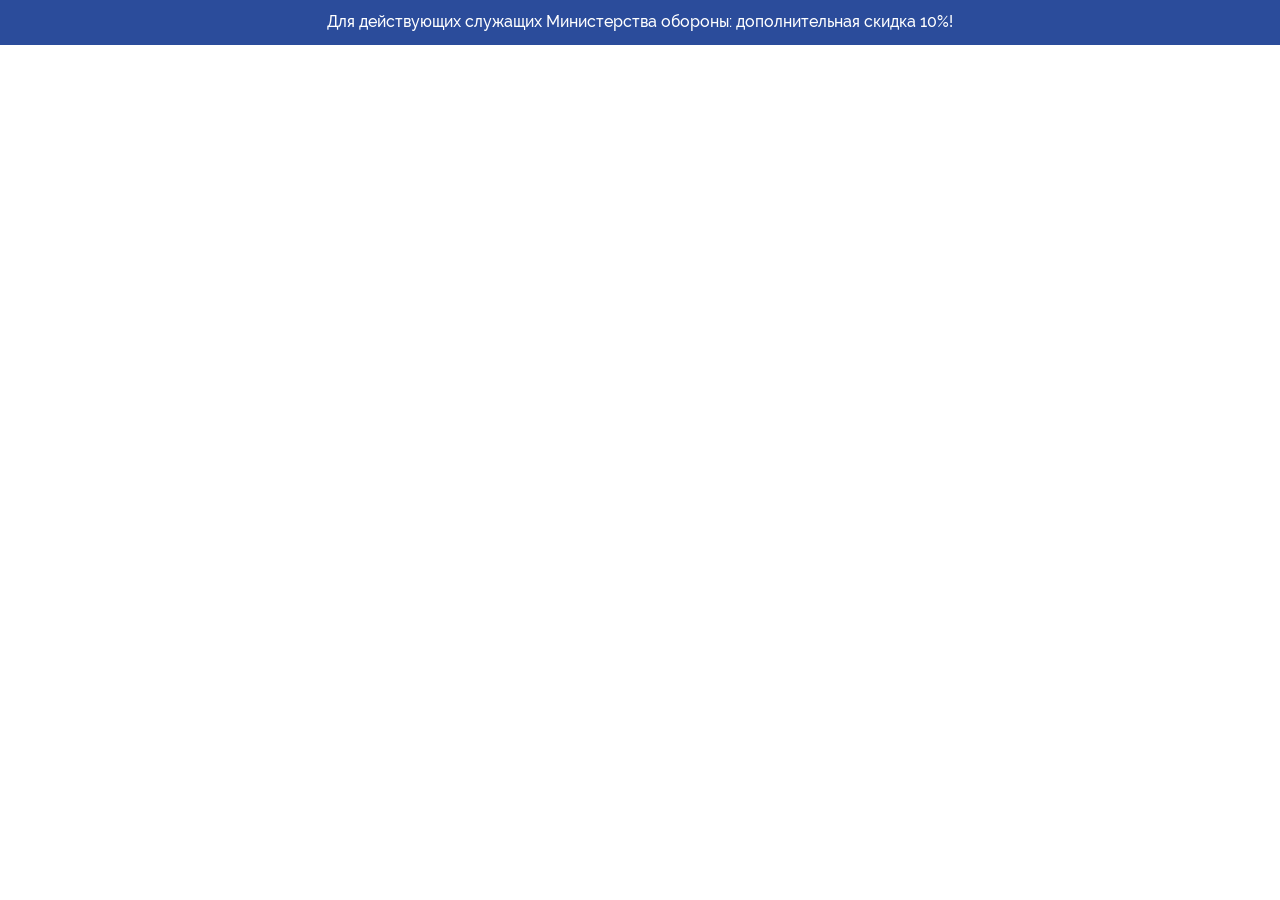
==== index.html @ e116390b "begin" ====
<!DOCTYPE html>
<html lang="ru">

<head>
    <meta charset="UTF-8">
    <meta name="viewport" content="width=device-width, initial-scale=1.0">
    <link rel="stylesheet" href="assets/css/normalize.css">
    <link rel="stylesheet" href="assets/css/style.css">
    <title>Главная</title>
</head>

<body>
    <div class="jaw">
        <div class="jaw__container container">
            <p class="jaw__text">
                Для действующих служащих Министерства обороны: дополнительная скидка 10%!
            </p>
        </div>
    </div>
</body>

</html>
---- assets/css/style.css ----
/* fonts */
@font-face {
    font-family: 'Raleway';
    src: local('Raleway Regular'), local('Raleway-Regular'),
        url('../fonts/Raleway-Regular.woff2') format('woff2'),
        url('../fonts/Raleway-Regular.woff') format('woff');
    font-display: swap;
    font-weight: 400;
    font-style: normal;
}

@font-face {
    font-family: 'Raleway';
    src: local('Raleway Medium'), local('IRalewaynter-Medium'),
        url('../fonts/Raleway-Medium.woff2') format('woff2'),
        url('../fonts/Raleway-Medium.woff') format('woff');
    font-display: swap;
    font-weight: 500;
    font-style: normal;
}

@font-face {
    font-family: 'Raleway';
    src: local('Raleway SemiBold'), local('Raleway-SemiBold'),
        url('../fonts/inter/Inter-SemiBold.woff2') format('woff2'),
        url('../fonts/inter/Inter-SemiBold.woff') format('woff');
    font-display: swap;
    font-weight: 600;
    font-style: normal;
}

@font-face {
    font-family: 'Raleway';
    src: local('Raleway Bold'), local('Raleway-Bold'),
        url('../fonts/Raleway-Bold.woff2') format('woff2'),
        url('../fonts/Raleway-Bold.woff') format('woff');
    font-display: swap;
    font-weight: 700;
    font-style: normal;
}

@font-face {
    font-family: 'Raleway';
    src: local('Raleway ExtraBold'), local('Raleway-ExtraBold'),
        url('../fonts/Raleway-ExtraBold.woff2') format('woff2'),
        url('../fonts/Raleway-ExtraBold.woff') format('woff');
    font-display: swap;
    font-weight: 800;
    font-style: normal;
}

/* reset styles */
* {
    padding: 0;
    margin: 0;
    border: 0;
}

*,
*:before,
*:after {
    -moz-box-sizing: border-box;
    -webkit-box-sizing: border-box;
    box-sizing: border-box;
}

:focus,
:active {
    outline: none;
}

a:focus,
a:active {
    outline: none;
}

nav,
footer,
header,
aside {
    display: block;
}

html,
body {
    width: 100%;
    line-height: 1;
    font-size: 16px;
    -ms-text-size-adjust: 100%;
    -moz-text-size-adjust: 100%;
    -webkit-text-size-adjust: 100%;
}

body {
    overflow-x: hidden;
}

input,
button,
textarea {
    font-family: inherit;
}

textarea {
    resize: none;
}

input::-ms-clear {
    display: none;
}

input::-moz-placeholder {
    color: rgba(1, 32, 55, 0.5);
}

input::-webkit-input-placeholder {
    color: rgba(1, 32, 55, 0.5);
}

textarea::-moz-placeholder {
    color: rgba(1, 32, 55, 0.5);
}

textarea::-webkit-input-placeholder {
    color: rgba(1, 32, 55, 0.5);
}

button {
    cursor: pointer;
    background-color: transparent;
}

button::-moz-focus-inner {
    padding: 0;
    border: 0;
}

a,
a:visited {
    text-decoration: none;
}

ul li {
    list-style: none;
}

img {
    vertical-align: top;
    max-width: 100%;
}

h1,
h2,
h3,
h4,
h5,
h6 {
    font-size: inherit;
    font-weight: 400;
    margin: 0;
}

picture {
    display: block;
}

/* glob */
body {
    font-family: 'Raleway', sans-serif;
    color: rgb(1, 32, 55);
    min-width: 320px;
}

body.lock {
    overflow: hidden;
}

.container {
    width: 100%;
    max-width: 1810px;
    padding: 0 15px;
    margin: 0 auto;
}

/* jaw */
.jaw {
    padding: 12px 0;
    background-color: rgb(43, 76, 155);
}

.jaw__text {
    font-size: 16px;
    font-weight: 500;
    line-height: 130%;
    color: #fff;
    text-align: center;
}

@media (max-width: 1024px) {

    /* jaw */
    .jaw {
        padding: 10px 0;
        background-color: rgb(43, 76, 155);
    }

    .jaw__text {
        font-size: 12px;
    }
}
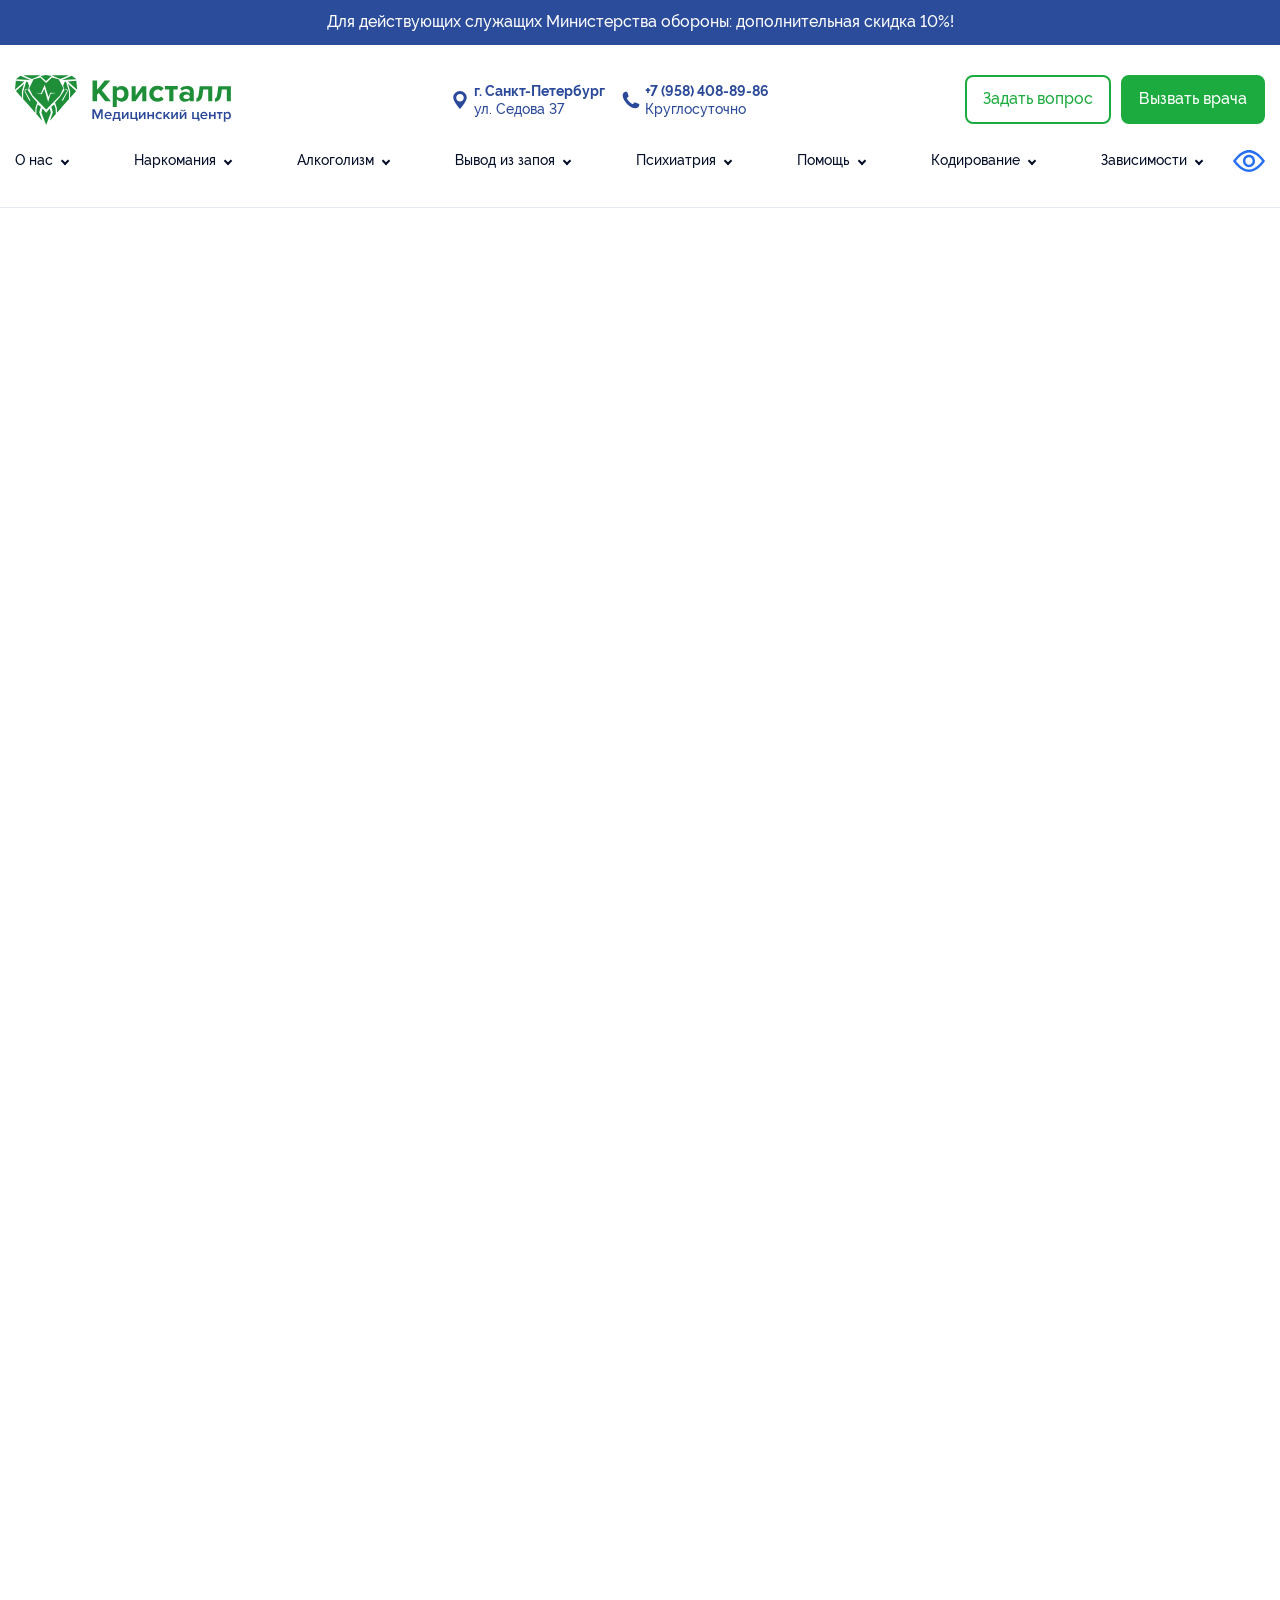
==== commit ecaf7ab4: "layout" ====
--- a/index.html
+++ b/index.html
@@ -3,10 +3,19 @@
 
 <head>
     <meta charset="UTF-8">
-    <meta name="viewport" content="width=device-width, initial-scale=1.0">
-    <link rel="stylesheet" href="assets/css/normalize.css">
+    <meta http-equiv="x-ua-compatible" content="ie=edge">
+    <meta name="viewport" content="width=device-width, initial-scale=1, shrink-to-fit=no">
+    <link rel="stylesheet" href="assets/css/build/fancybox.min.css">
+    <link rel="stylesheet" href="assets/css/build/swiper.css">
+    <link rel="stylesheet" href="assets/css/my_swiper.css">
     <link rel="stylesheet" href="assets/css/style.css">
-    <title>Главная</title>
+    <script defer src="https://api-maps.yandex.ru/2.1/?apikey=вашAPI-ключ&lang=ru_RU"></script>
+    <script defer src="assets/js/swiper-bundle.js"></script>
+    <script defer src="assets/js/fancybox.js"></script>
+    <script defer src="assets/js/build/lidrekon-jquery.js"></script>
+    <script defer src="assets/js/build/lidrekon.js"></script>
+    <script defer src="assets/js/app.js"></script>
+    <title>Тут титл</title>
 </head>
 
 <body>
@@ -17,6 +26,2107 @@
             </p>
         </div>
     </div>
+    <header class="header">
+        <div class="header__bottom" id="#header__bottom">
+            <div class="container">
+                <div class="header__bottom-content--mobile">
+                    <div class="header__bottom-content">
+                        <div class="header__bottom-intro">
+                            <a href="index.html" class="header__logo logo">
+                                <picture>
+                                    <source class="logo-img" srcset="assets/img/logo-mobile.svg" type="image/svg+xml">
+                                    <img class="logo-img" src="assets/img/logo-mobile.png"
+                                        alt="Кристалл медицинский центр">
+                                </picture>
+                            </a>
+                            <div class="header__bottom-item">
+                                <div class="header__bottom-item-p">
+                                    <a href="tel:+79584088986" class="header__bottom-item-p-title"> +7 (958)
+                                        408-89-86</a>
+                                    Круглосуточно
+                                </div>
+                            </div>
+                        </div>
+                    </div>
+                    <div class="burger__menu">
+                        <span></span>
+                    </div>
+                </div>
+                <div class="header__bottom-content--burger">
+                    <div class="header__bottom-content">
+                        <div class="header__bottom-intro">
+                            <a href="index.html" class="header__logo logo">
+                                <picture>
+                                    <source class="logo-img" srcset="assets/img/logo.svg" type="image/svg+xml">
+                                    <img class="logo-img" src="assets/img/logo.png" alt="Кристалл медицинский центр">
+                                </picture>
+                            </a>
+                            <div class="header__bottom-item header__bottom-item--line">
+                                Принимаем вызовы 24/7, без выходных. <br>
+                                Гарантируем анонимность обращения
+                            </div>
+                        </div>
+                        <div class="header__bottom-intro">
+                            <div class="header__bottom-item">
+                                <picture>
+                                    <source class="icon-header" srcset="assets/img/icon/map.svg" type="image/svg+xml">
+                                    <img class="icon-header" src="assets/img/icon/map.png" alt="map">
+                                </picture>
+                                <a href="#" class="header__bottom-item-p">
+                                    <span class="header__bottom-item-p-title"> г. Санкт-Петербург </span>
+                                    ул. Седова 37
+                                </a>
+                            </div>
+                            <div class="header__bottom-item">
+                                <picture>
+                                    <source class="icon-header" srcset="assets/img/icon/phone.svg" type="image/svg+xml">
+                                    <img class="icon-header" src="assets/img/icon/phone.png" alt="map">
+                                </picture>
+                                <div class="header__bottom-item-p">
+                                    <a href="tel:+79584088986" class="header__bottom-item-p-title"> +7 (958)
+                                        408-89-86</a>
+                                    Круглосуточно
+                                </div>
+                            </div>
+                        </div>
+                        <div class="header__bottom-intro">
+                            <div class="header__bottom-item header__bottom-item--btns">
+                                <a href="#"
+                                    class="header__bottom-item--btn btn__standart btn--opacity open-popup-second">
+                                    <span class="header__bottom-item-p">
+                                        Задать вопрос
+                                    </span>
+                                    <picture>
+                                        <img src="assets/img/icon/calcul.svg" alt="calculator">
+                                    </picture>
+                                </a>
+                                <a href="#" class="btn__standart header__bottom-item--btn open-popup-second">
+                                    <picture>
+                                        <source srcset="assets/img/icon/phone--white.svg" type="image/svg+xml">
+                                        <img src="assets/img/icon/phone--white.png" alt="calculator">
+                                    </picture>
+                                    <div class="header__bottom-item-p">
+                                        Вызвать врача
+                                    </div>
+                                </a>
+                            </div>
+                        </div>
+                    </div>
+                    <div class="header__bottom-content">
+                        <nav class="header__nav">
+                            <ul class="nav-item">
+                                <li class="header__click-submenu">
+                                    <a href="#">О нас</a>
+                                    <div class="header__nav-item panel-title"> </div>
+                                    <ul class="header__submenu panel-body">
+                                        <li><a href="#">Статьи</a></li>
+                                        <li><a href="#">Акции</a></li>
+                                        <li><a href="#">Контакты</a></li>
+                                        <li><a href="#">Врачи</a></li>
+                                        <li><a href="#">Фотогалерея</a></li>
+                                        <li><a href="#">Лицензия</a></li>
+                                        <li><a href="#">Вакансии</a></li>
+                                        <li><a href="#">Отзывы</a></li>
+                                        <li><a href="#">Цены</a></li>
+                                    </ul>
+                                </li>
+                            </ul>
+                            <ul class="nav-item">
+                                <li class="header__click-submenu">
+                                    <a href="#">Наркомания</a>
+                                    <div class="header__nav-item panel-title"> </div>
+                                    <ul class="header__submenu panel-body">
+                                        <li><a href="#">Статьи</a></li>
+                                        <li><a href="#">Акции</a></li>
+                                        <li><a href="#">Контакты</a></li>
+                                        <li><a href="#">Врачи</a></li>
+                                        <li><a href="#">Фотогалерея</a></li>
+                                        <li><a href="#">Лицензия</a></li>
+                                        <li><a href="#">Вакансии</a></li>
+                                        <li><a href="#">Отзывы</a></li>
+                                        <li><a href="#">Цены</a></li>
+                                    </ul>
+                                </li>
+                            </ul>
+                            <ul class="nav-item">
+                                <li class="header__click-submenu">
+                                    <a href="#">Алкоголизм</a>
+                                    <div class="header__nav-item panel-title"> </div>
+                                    <ul class="header__submenu panel-body">
+                                        <li><a href="#">Статьи</a></li>
+                                        <li><a href="#">Акции</a></li>
+                                        <li><a href="#">Контакты</a></li>
+                                        <li><a href="#">Врачи</a></li>
+                                        <li><a href="#">Фотогалерея</a></li>
+                                        <li><a href="#">Лицензия</a></li>
+                                        <li><a href="#">Вакансии</a></li>
+                                        <li><a href="#">Отзывы</a></li>
+                                        <li><a href="#">Цены</a></li>
+                                    </ul>
+                                </li>
+                            </ul>
+                            <ul class="nav-item">
+                                <li class="header__click-submenu">
+                                    <a href="#">Вывод из запоя</a>
+                                    <div class="header__nav-item panel-title"> </div>
+                                    <ul class="header__submenu panel-body">
+                                        <li><a href="#">Статьи</a></li>
+                                        <li><a href="#">Акции</a></li>
+                                        <li><a href="#">Контакты</a></li>
+                                        <li><a href="#">Врачи</a></li>
+                                        <li><a href="#">Фотогалерея</a></li>
+                                        <li><a href="#">Лицензия</a></li>
+                                        <li><a href="#">Вакансии</a></li>
+                                        <li><a href="#">Отзывы</a></li>
+                                        <li><a href="#">Цены</a></li>
+                                    </ul>
+                                </li>
+                            </ul>
+                            <ul class="nav-item">
+                                <li class="header__click-submenu">
+                                    <a href="#">Психиатрия</a>
+                                    <div class="header__nav-item panel-title"> </div>
+                                    <ul class="header__submenu panel-body">
+                                        <li><a href="#">Статьи</a></li>
+                                        <li><a href="#">Акции</a></li>
+                                        <li><a href="#">Контакты</a></li>
+                                        <li><a href="#">Врачи</a></li>
+                                        <li><a href="#">Фотогалерея</a></li>
+                                        <li><a href="#">Лицензия</a></li>
+                                        <li><a href="#">Вакансии</a></li>
+                                        <li><a href="#">Отзывы</a></li>
+                                        <li><a href="#">Цены</a></li>
+                                    </ul>
+                                </li>
+                            </ul>
+                            <ul class="nav-item">
+                                <li class="header__click-submenu">
+                                    <a href="#">Помощь</a>
+                                    <div class="header__nav-item panel-title"> </div>
+                                    <ul class="header__submenu panel-body">
+                                        <li><a href="#">Статьи</a></li>
+                                        <li><a href="#">Акции</a></li>
+                                        <li><a href="#">Контакты</a></li>
+                                        <li><a href="#">Врачи</a></li>
+                                        <li><a href="#">Фотогалерея</a></li>
+                                        <li><a href="#">Лицензия</a></li>
+                                        <li><a href="#">Вакансии</a></li>
+                                        <li><a href="#">Отзывы</a></li>
+                                        <li><a href="#">Цены</a></li>
+                                    </ul>
+                                </li>
+                            </ul>
+                            <ul class="nav-item">
+                                <li class="header__click-submenu">
+                                    <a href="#">Кодирование</a>
+                                    <div class="header__nav-item panel-title"> </div>
+                                    <ul class="header__submenu panel-body">
+                                        <li><a href="#">Статьи</a></li>
+                                        <li><a href="#">Акции</a></li>
+                                        <li><a href="#">Контакты</a></li>
+                                        <li><a href="#">Врачи</a></li>
+                                        <li><a href="#">Фотогалерея</a></li>
+                                        <li><a href="#">Лицензия</a></li>
+                                        <li><a href="#">Вакансии</a></li>
+                                        <li><a href="#">Отзывы</a></li>
+                                        <li><a href="#">Цены</a></li>
+                                    </ul>
+                                </li>
+                            </ul>
+                            <ul class="nav-item">
+                                <li class="header__click-submenu">
+                                    <a href="#">Зависимости</a>
+                                    <div class="header__nav-item panel-title"> </div>
+                                    <ul class="header__submenu panel-body">
+                                        <li><a href="#">Статьи</a></li>
+                                        <li><a href="#">Акции</a></li>
+                                        <li><a href="#">Контакты</a></li>
+                                        <li><a href="#">Врачи</a></li>
+                                        <li><a href="#">Фотогалерея</a></li>
+                                        <li><a href="#">Лицензия</a></li>
+                                        <li><a href="#">Вакансии</a></li>
+                                        <li><a href="#">Отзывы</a></li>
+                                        <li><a href="#">Цены</a></li>
+                                    </ul>
+                                </li>
+                            </ul>
+                        </nav>
+                        <div class="header__bottom-content__icon">
+                            <div class="eye-version">
+                                <img width="32" height="32" id="specialButton" style="cursor:pointer;"
+                                    src="assets/img/icon/lidrecon.svg" alt="ВЕРСИЯ ДЛЯ СЛАБОВИДЯЩИХ"
+                                    title="ВЕРСИЯ ДЛЯ СЛАБОВИДЯЩИХ" class="aspect-ratio">
+                            </div>
+                        </div>
+                    </div>
+                </div>
+                <div class="header__bottom-item header__bottom-item--btns header__bottom-item--btns_mobile">
+                    <a href="#" class="header__bottom-item--btn btn__standart btn--opacity open-popup-second">
+                        <span class="header__bottom-item-p">
+                            Задать вопрос
+                        </span>
+                        <picture>
+                            <img src="assets/img/icon/calcul.svg" alt="calculator">
+                        </picture>
+                    </a>
+                    <a href="#" class="btn__standart header__bottom-item--btn open-popup-second">
+                        <picture>
+                            <source srcset="assets/img/icon/phone--white.svg" type="image/svg+xml">
+                            <img src="assets/img/icon/phone--white.png" alt="calculator">
+                        </picture>
+                        <div class="header__bottom-item-p">
+                            Вызвать врача
+                        </div>
+                    </a>
+                </div>
+            </div>
+        </div>
+    </header>
+    <main class="main">
+        <!-- <section class="intro">
+            <div class="intro-inner">
+                <div class="intro-item">
+                    <h1>НАРКОЛОГИЧЕСКАЯ КЛИНИКА В САНКТ-ПЕТЕРБУРГЕ</h1>
+                    <p>Медкомиссии, профосмотры, анализы и выдача медицинских справок в одном месте. Прием
+                        специалистов.
+                        Делаем тест на COVID-19</p>
+                    <a href="#" class="btn__standart btn--white btn--intro">Перейти к услугам</a>
+                </div>
+                <div class="intro-item intro-item--bg">
+                    <form action="/" method="post" class="intro__form">
+                        <h3 class="intro__form--title">Получите консультацию специалиста бесплатно</h3>
+                        <label class="user-input-wrp">
+                            <input type="text" class="form--name" required />
+                            <span class="floating-label">Ваше имя</span>
+                        </label>
+                        <label class="user-input-wrp">
+                            <input type="tel" class="form--phone" required />
+                            <span class="floating-label">Телефон</span>
+                        </label>
+                        <button class="btn__standart gradient_btn ">Оставить заявку</button>
+                        <div class="form-personal">
+                            <label>
+                                <input type="checkbox" value="checked" /> Нажимая кнопку “Оставить заявку” вы
+                                соглашаетесь
+                                с политикой конфиденциальности данного сайта
+                            </label>
+                        </div>
+                    </form>
+                    <img src="assets/img/intro/woman.png" alt="woman">
+                </div>
+            </div>
+        </section> -->
+        <!-- <section class="second element-animation section-margin">
+            <div class="container">
+                <div class="second-inner">
+                    <h2>Уважаемые жители Санкт-Петербурга!</h2>
+                    <p>С радостью сообщаем Вам об открытии нашего медицинского Центра Кристалл в невском районе. Мы
+                        оказываем полный спектра медицинских услуг. Приёмы квалифицированных специалистов,
+                        диагностика,
+                        лабораторное обследование, обследование на коронавирусную инфекцию, все виды медицинских
+                        комиссий! Все виды медицинских комиссий, услуг по лечению алкоголизма, наркомании и других
+                        зависимостей, как в клинике, так и на дому. Запись на консультацию по телефону: <a href="#">+7
+                            (958) 408-89-86</a></p>
+                </div>
+            </div>
+        </section> -->
+        <!-- <section class="works section-margin">
+            <div class="container">
+                <h2 class="section-title">Услуги</h2>
+                <h2 class="section-subtitle">Основные направления</h2>
+                <div class="works-inner">
+                    <a href="#" class="works-item">
+                        <h3 class="works-text">Наркомания</h3>
+                        <img src="assets/img/works/nark.jpg" alt="Наркомания">
+                    </a>
+                    <a href="#" class="works-item">
+                        <h3 class="works-text">Игромания</h3>
+                        <img src="assets/img/works/igr.jpg" alt="Игромания">
+                    </a>
+                    <a href="#" class="works-item">
+                        <h3 class="works-text">Созависимость</h3>
+                        <img src="assets/img/works/soz.jpg" alt="Созависимость">
+                    </a>
+                    <a href="#" class="works-item">
+                        <h3 class="works-text">Алкоголизм</h3>
+                        <img src="assets/img/works/alk.jpg" alt="Алкоголизм">
+                    </a>
+                    <a href="#" class="works-item">
+                        <h3 class="works-text">Табакокурение</h3>
+                        <img src="assets/img/works/tabak.jpg" alt="Табакокурение">
+                    </a>
+                    <a href="#" class="works-item">
+                        <h3 class="works-text">Психиатрия</h3>
+                        <img src="assets/img/works/psih.jpg" alt="Психиатрия">
+                    </a>
+
+                </div>
+            </div>
+        </section> -->
+        <!-- <section class="price section-margin element-animation">
+            <div class="container">
+                <h2 class="section-title">Прайс</h2>
+                <h2 class="section-subtitle">Цены на наши услуги</h2>
+                <div class="price-inner">
+                    <div class="price-item">
+                        <p>Обращаем Ваше внимание на то, что данный интернет-сайт носит исключительно информационный
+                            характер и ни при каких условиях не является публичной офертой, определяемой положениями
+                            Статьи 437 (2) Гражданского кодекса Российской Федерации. Стоимость услуг уточняйте по
+                            телефону, указанному на сайте.</p>
+                        <a href="lechenie.html" class="header__bottom-item--btn btn__standart btn--opacity">
+                            Список всех услуг
+                        </a>
+                    </div>
+                    <ul class="panel-group">
+                        <li class="panel-title">
+                            <div>
+                                <div>
+                                    <span>Услуги по лечению алкоголизма</span>
+                                    <span>От 2500 ₽ <a href="#">Заказать</a></span>
+                                </div>
+                                <button><span class="open-popup-thrid"
+                                        id="Услуги по лечению алкоголизма">Заказать</span>
+                                    <picture>
+                                        <source srcset="assets/img/icon/popup.svg" type="image/svg+xml">
+                                        <img src="assets/img/icon/popup.png" alt="popup">
+                                    </picture>
+                                </button>
+                            </div>
+                        </li>
+                        <li class="panel-body">
+                            <ul>
+                                <li><span>В стационаре</span> <span>от 5000 ₽</span> <a class="open-popup-thrid"
+                                        id="В стационаре">Заказать</a></li>
+                                <li><span>Реабилитация алкоголизма</span><span>от 5000 ₽</span> <a
+                                        class="open-popup-thrid" id="Реабилитация алкоголизма">Заказать</a></li>
+                                <li><span>Анонимное лечение алкоголизма</span><span>от 5000 ₽</span> <a
+                                        class="open-popup-thrid" id="Анонимное лечение алкоголизма">Заказать</a>
+                                </li>
+                                <li><span>Лечение зависимости от пива</span><span>от 5000 ₽</span> <a
+                                        class="open-popup-thrid" id="ечение зависимости от пива">Заказать</a></li>
+                                <li><span>Лечение женской алкозависимости</span><span>от 5000 ₽</span> <a
+                                        class="open-popup-thrid" id="Лечение женской алкозависимости">Заказать</a>
+                                </li>
+                                <li><span>Подростковый алкоголизм</span><span>от 5000 ₽</span> <a
+                                        class="open-popup-thrid" id="Подростковый алкоголизм">Заказать</a></li>
+                                <li><span>Лечение алкоголизма на дому</span><span>от 5000 ₽</span> <a
+                                        class="open-popup-thrid" id="Лечение алкоголизма на дому">Заказать</a></li>
+                                <li><span>Хронический алкоголизм</span><span>от 5000 ₽</span> <a
+                                        class="open-popup-thrid" id="Хронический алкоголизм">Заказать</a></li>
+                                <li><span>Зависимости у пожилых</span><span>от 5000 ₽</span> <a class="open-popup-thrid"
+                                        id="Зависимости у пожилых">Заказать</a></li>
+                                <li><span>Эффективная помощь при алкозависимости</span><span>от 5000 ₽</span> <a
+                                        class="open-popup-thrid"
+                                        id="Эффективная помощь при алкозависимости">Заказать</a></li>
+                                <li><span>Бесплатное лечение алкоголизма</span><span>от 5000 ₽</span> <a
+                                        class="open-popup-thrid" id="Бесплатное лечение алкоголизма">Заказать</a>
+                                </li>
+                            </ul>
+                        </li>
+                        <li class="panel-title">
+
+                            <div>
+                                <div>
+
+                                    <span>Услуги по лечению наркомании</span>
+                                    <span>От 3500 ₽ <a href="#">Заказать</a></span>
+                                </div>
+                                <button><span class="open-popup-thrid" id="Услуги по лечению наркомании">Заказать</span>
+                                    <picture>
+                                        <source srcset="assets/img/icon/popup.svg" type="image/svg+xml">
+                                        <img src="assets/img/icon/popup.png" alt="popup">
+                                    </picture>
+                                </button>
+
+                            </div>
+
+
+                        </li>
+                        <li class="panel-body">
+                            Lorem ipsum dolor sit amet consectetur adipisicing elit. Itaque consequuntur, officiis
+                            magni
+                            harum hic officia esse qui earum dolor error minima quia placeat laborum provident
+                            aspernatur alias voluptatem unde voluptate.
+                        </li>
+                        <li class="panel-title">
+
+                            <div>
+                                <div>
+
+                                    <span>Услуги по выводу из запоя</span>
+                                    <span>От 2500 ₽ <a href="#">Заказать</a></span>
+                                </div>
+                                <button><span class="open-popup-thrid" id="Услуги по выводу из запоя">Заказать</span>
+                                    <picture>
+                                        <source srcset="assets/img/icon/popup.svg" type="image/svg+xml">
+                                        <img src="assets/img/icon/popup.png" alt="popup">
+                                    </picture>
+                                </button>
+
+                            </div>
+
+
+                        </li>
+                        <li class="panel-body">
+                            Lorem ipsum dolor sit amet consectetur adipisicing elit. Itaque consequuntur, officiis
+                            magni
+                            harum hic officia esse qui earum dolor error minima quia placeat laborum provident
+                            aspernatur alias voluptatem unde voluptate.
+                        </li>
+
+                        <li class="panel-title">
+
+                            <div>
+                                <div>
+
+                                    <span>Помощь</span>
+                                    <span>От 4500 ₽ <a href="#">Заказать</a></span>
+                                </div>
+                                <button><span class="open-popup-thrid" id="Помощь">Заказать</span>
+                                    <picture>
+                                        <source srcset="assets/img/icon/popup.svg" type="image/svg+xml">
+                                        <img src="assets/img/icon/popup.png" alt="popup">
+                                    </picture>
+                                </button>
+
+                            </div>
+
+
+                        </li>
+                        <li class="panel-body">
+                            Lorem ipsum dolor sit amet consectetur adipisicing elit. Itaque consequuntur, officiis
+                            magni
+                            harum hic officia esse qui earum dolor error minima quia placeat laborum provident
+                            aspernatur alias voluptatem unde voluptate.
+                        </li>
+                        <li class="panel-title">
+
+                            <div>
+                                <div>
+
+                                    <span>Кодирование</span>
+                                    <span>От 2500 ₽ <a href="#">Заказать</a></span>
+                                </div>
+                                <button><span class="open-popup-thrid" id="Кодирование">Заказать</span>
+                                    <picture>
+                                        <source srcset="assets/img/icon/popup.svg" type="image/svg+xml">
+                                        <img src="assets/img/icon/popup.png" alt="popup">
+                                    </picture>
+                                </button>
+
+                            </div>
+
+
+                        </li>
+                        <li class="panel-body">
+                            Lorem ipsum dolor sit amet consectetur adipisicing elit. Itaque consequuntur, officiis
+                            magni
+                            harum hic officia esse qui earum dolor error minima quia placeat laborum provident
+                            aspernatur alias voluptatem unde voluptate.
+                        </li>
+                        <li class="panel-title">
+
+                            <div>
+                                <div>
+
+                                    <span>Зависимости</span>
+                                    <span>От 5500 ₽ <a href="#">Заказать</a></span>
+                                </div>
+                                <button><span class="open-popup-thrid" id="Зависимости">Заказать</span>
+                                    <picture>
+                                        <source srcset="assets/img/icon/popup.svg" type="image/svg+xml">
+                                        <img src="assets/img/icon/popup.png" alt="popup">
+                                    </picture>
+                                </button>
+
+                            </div>
+
+
+                        </li>
+                        <li class="panel-body">
+                            Lorem ipsum dolor sit amet consectetur adipisicing elit. Itaque consequuntur, officiis
+                            magni
+                            harum hic officia esse qui earum dolor error minima quia placeat laborum provident
+                            aspernatur alias voluptatem unde voluptate.
+                        </li>
+
+
+                    </ul>
+
+                </div>
+            </div>
+        </section> -->
+        <!-- <section class="stage section-margin element-animation">
+            <div class="container">
+                <h2 class="section-title">6 шагов</h2>
+                <h2 class="section-subtitle">этапы оказания помощи</h2>
+                <div class="stage-inner">
+                    <div class="stage-item">
+                        <div class="stage-number">01</div>
+                        <div class="stage-img">
+                            <picture>
+                                <source srcset="assets/img/stage/1.svg" type="image/svg+xml">
+                                <img src="assets/img/stage/1.png" alt="stage1">
+                            </picture>
+                        </div>
+                        <div class="stage-name">Входящая заявка</div>
+                    </div>
+                    <div class="stage-item">
+                        <div class="stage-number">02</div>
+                        <div class="stage-img">
+                            <picture>
+                                <source srcset="assets/img/stage/2.svg" type="image/svg+xml">
+                                <img src="assets/img/stage/2.png" alt="stage2">
+                            </picture>
+                        </div>
+                        <div class="stage-name">Сбор анамнеза</div>
+                    </div>
+                    <div class="stage-item">
+                        <div class="stage-number">03</div>
+                        <div class="stage-img">
+                            <picture>
+                                <source srcset="assets/img/stage/3.svg" type="image/svg+xml">
+                                <img src="assets/img/stage/3.png" alt="stage3">
+                            </picture>
+                        </div>
+                        <div class="stage-name">Выезд врачей</div>
+                    </div>
+                    <div class="stage-item">
+                        <div class="stage-number">04</div>
+                        <div class="stage-img">
+                            <picture>
+                                <source srcset="assets/img/stage/4.svg" type="image/svg+xml">
+                                <img src="assets/img/stage/4.png" alt="stage4">
+                            </picture>
+                        </div>
+                        <div class="stage-name">Оплата услуг</div>
+                    </div>
+                    <div class="stage-item">
+                        <div class="stage-number">05</div>
+                        <div class="stage-img">
+                            <picture>
+                                <source srcset="assets/img/stage/5.svg" type="image/svg+xml">
+                                <img src="assets/img/stage/5.png" alt="stage5">
+                            </picture>
+                        </div>
+                        <div class="stage-name">Оказание помощи</div>
+                    </div>
+                    <div class="stage-item">
+                        <div class="stage-number">06</div>
+                        <div class="stage-img">
+                            <picture>
+                                <source srcset="assets/img/stage/6.svg" type="image/svg+xml">
+                                <img src="assets/img/stage/6.png" alt="stage6">
+                            </picture>
+                        </div>
+                        <div class="stage-name">Обратная связь</div>
+                    </div>
+                </div>
+            </div>
+        </section> -->
+        <!-- <section class="why__are__we section-margin">
+            <div class="container">
+                <h2 class="section-title">преимущества</h2>
+                <h2 class="section-subtitle">Почему выбирают нас</h2>
+                <div class="why__are__we-inner">
+                    <div class="why__are__we-item">
+                        <h4>
+                            <picture>
+                                <source srcset="assets/img/why__are__we/1.svg" type="image/svg+xml">
+                                <img src="assets/img/why__are__we/1.png" alt="why__are__we">
+                            </picture>
+                            Лечим в клинике и на дому
+                        </h4>
+                        <p>Если медработники видят, что терапия в амбулаторных условиях невозможна, вам
+                            порекомендуют
+                            госпитализацию для проведения обследования.</p>
+                    </div>
+
+                    <div class="why__are__we-item">
+                        <h4>
+                            <picture>
+                                <source srcset="assets/img/why__are__we/2.svg" type="image/svg+xml">
+                                <img src="assets/img/why__are__we/2.png" alt="why__are__we">
+                            </picture>
+                            Бесплатная консультация
+                        </h4>
+                        <p>Опытные специалисты нашей клиники помогут найти решение именно в вашей ситуации,
+                            обратитесь
+                            прямо сейчас!</p>
+                    </div>
+                    <div class="why__are__we-item">
+                        <h4>
+                            <picture>
+                                <source srcset="assets/img/why__are__we/3.svg" type="image/svg+xml">
+                                <img src="assets/img/why__are__we/3.png" alt="why__are__we">
+                            </picture>
+                            Выезд в течении 39 минут
+                        </h4>
+                        <p>Наркологи приедут к вам в течение 39 минут после вызова. Бригада имеет все необходимое,
+                            чтобы
+                            оказать требующеюся услуги на дому.</p>
+                    </div>
+                    <div class="why__are__we-item">
+                        <h4>
+                            <picture>
+                                <source srcset="assets/img/why__are__we/4.svg" type="image/svg+xml">
+                                <img src="assets/img/why__are__we/4.png" alt="why__are__we">
+                            </picture>
+                            Круглосуточно, 24/7
+                        </h4>
+                        <p>Обращайтесь в клинику в любое время, мы окажем своевременную помощь. Работаем
+                            круглосуточно и
+                            без выходных</p>
+                    </div>
+                    <div class="why__are__we-item">
+                        <h4>
+                            <picture>
+                                <source srcset="assets/img/why__are__we/5.svg" type="image/svg+xml">
+                                <img src="assets/img/why__are__we/5.png" alt="why__are__we">
+                            </picture>
+                            Анонимное обращение
+                        </h4>
+                        <p>Лечение в нашей клинике анонимно, поэтому никто не узнает, что вы проходите или проходили
+                            лечение в нашем наркологическом центре.</p>
+                    </div>
+                    <div class="why__are__we-item">
+                        <h4>
+                            <picture>
+                                <source srcset="assets/img/why__are__we/6.svg" type="image/svg+xml">
+                                <img src="assets/img/why__are__we/6.png" alt="why__are__we">
+                            </picture>
+                            Препараты с лицензией
+                        </h4>
+                        <p>В клинике применяются сертифицированные препараты безопасные для здоровья. Пациенты
+                            находятся
+                            под наблюдением врачей.</p>
+                    </div>
+                    <div class="why__are__we-item">
+                        <h4>
+                            <picture>
+                                <source srcset="assets/img/why__are__we/7.svg" type="image/svg+xml">
+                                <img src="assets/img/why__are__we/7.png" alt="why__are__we">
+                            </picture>
+                            Опытный персонал
+                        </h4>
+                        <p>У нас работают только опытные врачи высокой квалификации, постоянно повышающие свой
+                            профессиональный уровень.</p>
+                    </div>
+                    <div class="why__are__we-item">
+                        <h4>
+                            <picture>
+                                <source srcset="assets/img/why__are__we/8.svg" type="image/svg+xml">
+                                <img src="assets/img/why__are__we/8.png" alt="why__are__we">
+                            </picture>
+                            Все в одном месте
+                        </h4>
+                        <p>Отсутствие очередей и экономия времени.Выполняем все необходимые обследования и процедуры
+                            в
+                            одном месте.</p>
+                    </div>
+                </div>
+            </div>
+        </section> -->
+        <!-- <section class="form__center element-animation section-margin">
+            <div class="container">
+                <form action="/" method="post" class="intro__form form__center-inner">
+                    <h3 class="form__center-inner--title">Оставьте заявку и получите первичную консультацию
+                        бесплатно
+                    </h3>
+                    <h4 class="form__center-inner--subtitle">Позвоните сейчас и получите профессиональную
+                        консультацию
+                        бесплатно. Мы не навязываем услуги. Все звонки анонимны</h4>
+                    <div class="form__center-item">
+
+                        <label class="user-input-wrp">
+                            <input type="text" class="form--name" placeholder="Ваше имя" required />
+                        </label>
+                        <label class="user-input-wrp">
+                            <input type="tel" class="form--phone" placeholder="Телефон" required />
+                        </label>
+                        <button class="gradient_btn btn__standart">Вызвать врача</button>
+                    </div>
+                    <div class="form-personal">
+                        <label>
+                            <input type="checkbox" value="checked" /> <span>
+                                Нажимая кнопку “Оставить заявку” вы соглашаетесь
+                                с политикой конфиденциальности данного сайта
+                            </span>
+                        </label>
+                    </div>
+                </form>
+            </div>
+        </section> -->
+        <!-- <section class="plus section-margin">
+            <div class="container">
+                <div class="plus-inner">
+                    <h3 class="section-title--small">Преимущества профессиональной помощи в лечении зависимости от
+                        наркотиков</h3>
+                    <p>Избавиться от желания употреблять наркотические вещества – процесс нелегкий и занимает
+                        продолжительный период. Его должны контролировать квалифицированный психолог,
+                        психиатр-нарколог.
+                        Самое сложное для пациента – признать наличие проблемы и самостоятельно обратиться за
+                        поддержкой.</p>
+                    <ul>
+                        <h6>Целью терапии является:</h6>
+                        <li>избавление от физического и психологического пристрастия к наркотическим веществам;</li>
+                        <li>восстановление нормального состояния организма больного, применяя психотерапевтические
+                            методики;</li>
+                        <li>социализация пациента, восстановление семейных отношений, налаживание связей с близкими
+                            и
+                            родственниками.</li>
+                    </ul>
+                    <div class="plus-important">
+                        <p>
+                            <span>Важно:</span> курс проводится исключительно в специализированных клиниках.
+                            Самостоятельно избавится от проблемы практически невозможно, а все попытки могут лишь
+                            усугубить состояние зависимого. Большой практический опыт позволяет нам выделить три
+                            главных
+                            составляющих успеха:
+                        </p>
+                    </div>
+                    <div class="plus__center">
+                        <div class="plus__center-item plus__center-item--big">
+                            <div class="plus__center-elem">
+                                <picture>
+                                    <source srcset="assets/img/plus/1.svg" type="image/svg+xml">
+                                    <img src="assets/img/plus/1.png" alt="Мотивация">
+                                </picture>
+                                <p>
+                                    <span>Мотивация.</span>
+                                    Если у пациента отсутствует желание отказаться от наркотиков, то проведение
+                                    любых
+                                    процедур и манипуляций не имеет смысла. Для убеждения его избавиться от тяги к
+                                    психоактивным веществам и добровольно госпитализироваться, персонал клиники
+                                    применяет особые современные методики, которые всесторонне поощряют отказ от
+                                    наркотических средств. Медперсонал определяет причины пагубной привычки,
+                                    непринужденно устраняет защитные психологические барьеры. При необходимости,
+                                    можно
+                                    сделать вызов врча-нарколога по адресу больного, который убедит его в
+                                    необходимости
+                                    лечь в больницу.
+                                </p>
+                            </div>
+                            <div class="plus__center-elem">
+                                <picture>
+                                    <source srcset="assets/img/plus/2.svg" type="image/svg+xml">
+                                    <img src="assets/img/plus/2.png" alt="Поддержка">
+                                </picture>
+                                <p>
+                                    <span>Поддержка.</span>
+                                    Когда больной будет ощущать поддержку близких, друзей, родственников его
+                                    восстановление пройдет быстрее и легче.
+                                </p>
+                            </div>
+                            <div class="plus__center-elem">
+                                <picture>
+                                    <source srcset="assets/img/plus/3.svg" type="image/svg+xml">
+                                    <img src="assets/img/plus/3.png" alt="Анонимность">
+                                </picture>
+                                <p>
+                                    <span>Анонимность.</span>
+                                    Окружающие не всегда готовы принять в свое общество зависимого, который
+                                    пролечился.
+                                    У пациента медицинского учреждения после выписки часто возникают трудности с
+                                    трудоустройством, проблемы в личной жизни. Многие из наркозависимых лиц не
+                                    желают
+                                    госпитализироваться, опасаясь огласки и передачи данных об их заболевании в
+                                    государственные органы. В клинике «Кристалл» можно пройти полный курс
+                                    восстановления
+                                    полностью анонимно. Вся информация об обратившихся в клинику людях хранится
+                                    только в
+                                    архивах учреждения и не передается третьим лицам.
+                                </p>
+                            </div>
+
+                        </div>
+                        <div class="plus__center-item">
+                            <img src="assets/img/plus/man.jpg" alt="man">
+                        </div>
+                    </div>
+
+                    <ul class="counter--reset">
+                        <h6>Этапы терапии:</h6>
+                        <li>Снятие абсистентного синдрома, избавления больного от физического пристрастия к
+                            наркотическим веществам</li>
+                        <li>Прохождение лечебного курса по восстановлению здоровья</li>
+                        <li>Психотерапия, которую проводит психолог по особой программе в специализированном
+                            медучреждении</li>
+                        <li>Социализация. Данный этап предполагает постепенное возвращение зависимого к нормальной
+                            жизни: трудоустройство, налаживание отношений внутри семьи</li>
+
+                    </ul>
+                    <p>Полный курс восстановления может составлять 3-12 месяцев. За этот период больной полностью
+                        избавляется от любого вида тяги к запретным препаратам, изменяет мировоззрение, вырабатывает
+                        установку на трезвую жизнь.</p>
+
+
+
+                    <h3 class="section-title--small section-title--margin">Особенности лечения наркомании: в клинике
+                        или
+                        на дому?</h3>
+                    <p>Мероприятия в клинике направлены на отказ больного от употребления наркотических средств.
+                        Зависимый от препаратов человек не в состоянии давать адекватную оценку своим поступкам. Вне
+                        медицинского учреждения справиться с зависимостью практически невозможно. Ломка провоцирует
+                        новый срыв в 99% случаев, даже у стойких людей.</p>
+
+
+
+                    <ul>
+                        <h6>На стоимость терапевтических процедур влияет:</h6>
+                        <li>общее состояние человека;</li>
+                        <li>требуемый объем лечебных и диагностических процедур;</li>
+                        <li>продолжительность лечебного курса.</li>
+                    </ul>
+
+                    <p>Средняя цена пребывания в стационарных условиях – 3-5 тысяч рублей в сутки. Она зависит от
+                        класса
+                        палаты и уровня сервиса.</p>
+                    <p>Перед началом реабилитационных мероприятий необходимо получить согласие зависимого. Не
+                        допускается принудительные терапевтические мероприятия. После подписания больным согласия,
+                        проводится полное обследование организма. На основании полученных данных нарколог
+                        разрабатывает
+                        индивидуальный лечебный план с учетом степени зависимости, состояния здоровья больного, его
+                        возраста, наличия сопутствующих болезней.</p>
+
+
+
+                </div>
+            </div>
+        </section> -->
+        <!-- <section class="consultations element-animation section-margin">
+            <div class="consultations__content">
+                <div class="container consultations__container">
+                    <div class="consultations__box" style="margin: auto;">
+                        <form class="consultations__form" id="consultations__form">
+                            <h2 class="consultations-title">
+                                Анонимная и бесплатная
+                                консультация специалиста
+                            </h2>
+                            <p class="consultations-text">
+                                Опытные специалисты нашей клиники помогут найти решение именно в вашей ситуации,
+                                обратитесь прямо
+                                сейчас!
+                            </p>
+                            <div class="consultations__form-box">
+                                <label class="user-input-wrp consultations__label  consultations__label--row">
+                                    <input type="text" class="form--name" placeholder="Ваше имя" required />
+
+                                </label>
+                                <label class="user-input-wrp consultations__label consultations__label--row">
+                                    <input type="text" class="form--phone" placeholder="Ваш телефон" required />
+                                </label>
+
+                                <label class="user-input-wrp consultations__label consultations__label--row">
+                                    <textarea required="" name="f_message" placeholder="Сообщение"
+                                        class="consultations-textarea form__focus-js"></textarea>
+                                </label>
+
+                            </div>
+                            <div class="consultations__form-inner">
+                                <button class="consultations__btn gradient_btn ">
+                                    Отправить
+                                </button>
+                                <div class="form-personal">
+                                    <label>
+                                        <input type="checkbox" value="checked" /> Нажимая кнопку “Оставить заявку”
+                                        вы
+                                        соглашаетесь
+                                        с политикой конфиденциальности данного сайта
+                                    </label>
+
+                                </div>
+
+                            </div>
+
+                        </form>
+                        <div class="consultations__column">
+                            <div class="consultations__column-transport">
+                                <h3 class="consultations__column-title">
+                                    Бесплатно
+                                </h3>
+                                <strong class="consultations__column-cliniki">
+                                    Транспортировка до клиники
+                                </strong>
+                                <p class="consultations__column-text">
+                                    К пациенту выезжает врач нарколог, применяет при необходимости, меры первичной
+                                    медицинской помощи,
+                                    затем сопровождает пациента на всем пути следования в клинику
+                                </p>
+                            </div>
+                            <div class="consultations__column-qualit">
+                                <strong class="consultations__column-time">
+                                    24/7
+                                </strong>
+                                <p class="consultations__qualit-text">
+                                    Наша клиника работает круглосуточно
+                                </p>
+                            </div>
+                            <div class="consultations__column-qualit">
+                                <strong class="consultations__column-time">
+                                    100%
+                                </strong>
+                                <p class="consultations__qualit-text">
+                                    Бесплатный подбор
+                                    програмы лечения
+                                </p>
+                            </div>
+                        </div>
+                    </div>
+                </div>
+            </div>
+
+        </section> -->
+        <!-- <section class="special section-margin">
+            <div class="container">
+                <h3 class="section-title--small">Особенности оказываемых услуг</h3>
+                <div class="special-inner">
+                    <div class="special-item">
+                        <div class="special-item--flex">
+                            <div class="special-item--flex__item">
+                                <div class="special-item--flex__item--title">В домашних условиях</div>
+                                <ul>
+                                    <h6>Преимущества:</h6>
+                                    <li>Быстрое прибытие медперсонала на вызов в любое время суток. Скорость
+                                        реагирования имеет огромное значение в сложных и запущенных случаях.</li>
+                                    <li>Осмотр и беседа проходят в комфортных для больного условиях среди семьи.
+                                        Пребывание в домашней обстановке способствует охотному согласию на
+                                        прохождение
+                                        курса психотерапии.</li>
+                                    <li>Возможность вызвать нарколога анонимно. Гарантия неразглашения полученной
+                                        наркологом информации третьим лицам.</li>
+                                </ul>
+
+                            </div>
+                            <div class="special-item--flex__item">
+                                <div class="special-item--flex__item--title special-item--flex__item--title-second">
+                                    В
+                                    клинике</div>
+                                <ul>
+                                    <h6>Терапевтические этапы:</h6>
+                                    <li>Детоксикация. Используются медикаментозные препараты, снижающие вредное
+                                        воздействие наркотических средств на организм. При этом снимается ломка и
+                                        физическая тяга. Из организма выводятся наркотические вещества и продукты
+                                        его
+                                        распада.</li>
+                                    <li>Терапевтические процедуры от сопутствующих болезней. Больной принимает
+                                        лекарственные средства, нормализующие обмен веществ, улучшающие
+                                        функционирование
+                                        внутренних органов.</li>
+                                    <li>Психотерапия. Важнейший терапевтический этап. В это время снимается
+                                        психологическая тяга к приему наркотических веществ.</li>
+                                    <li>Социальная адаптация. После выписки из клиники больной приобретает
+                                        уверенность в
+                                        себе, налаживает отношения с близкими, трудоустраивается.</li>
+                                    <li>Для профилактики рецидивов, бывшие зависимые посещают групповые занятия.
+                                    </li>
+
+                                </ul>
+
+                            </div>
+                        </div>
+                        <p>Важно понимать, что вызов даже профессионального нарколога не является главным
+                            терапевтическим методом. В домашних условиях доктор может проводить осмотр больного,
+                            назначить обследования и процедуры, которые необходимо проходить в медицинском
+                            учреждении.
+                            Для окончательного выздоровления клиента потребуется длительный лечебный и
+                            восстановительный
+                            процесс.</p>
+                    </div>
+                    <div class="special-item">
+                        <h3 class="section-title--small">Как проводится лечение наркомании</h3>
+                        <h6>Основные терапевтические мероприятия включают:</h6>
+                        <ul>
+                            <li>Первичный прием у специалиста по лечебным программам. Осознание проблемы</li>
+                            <li>Беседа с наркологом/Срочный вызов</li>
+                            <li>Прием врача-нарколога в клинике, госпитализация</li>
+                            <li>Детоксикация</li>
+                            <li>Программа диагностики (обследование состояния внутренних органов, сдача клинического
+                                анализа крови, мочи)</li>
+                            <li>Врачебный консилиум. При выборе лечебной методики учитываются противопоказания,
+                                выявленные на стадии диагностики (серьезные нарушения в функционировании внутренних
+                                органов, психические расстройства, беременность, лактация)</li>
+                            <li>Выбор метода кодировки</li>
+                            <li>Психотерапевтическая программа восстановления</li>
+                            <li>Терапевтические процедуры в амбулатории, кодировка, последующая поддержка</li>
+                            <li>Гарантии</li>
+                        </ul>
+                    </div>
+                    <div class="special-item">
+                        <h3 class="section-title--small">Эффективность лечения зависимости от наркотиков</h3>
+                        <p>В случае успешной деятельности медицинского учреждения больной хочет вести трезвый образ
+                            жизни без употребления наркотических веществ. При этом у бывшего зависимого отсутствует
+                            желание вернуться к пагубной привычке. Если ему помогают близкие люди, то процесс
+                            выздоровления будет проходить быстрее, а результат закрепится на долгий период.</p>
+                    </div>
+                    <div class="section__center">
+                        <div class="special-item section__center__item--big">
+                            <h3 class="section-title--small">Реабилитация после лечения наркомании</h3>
+                            <p>
+                                Восстановление после завершения лечебного курса должно проходить в медицинском
+                                учреждении. При этом используются различные комплексные методики. Такой подход дает
+                                возможность не допустить срывы и получить психическую стабильность больному.
+                            </p>
+                            <ul>
+                                <h6>
+                                    Аспекты восстановительного процесса:
+                                </h6>
+                                <li>
+                                    <p>
+                                        <span> Социальный.</span>
+                                        Важно правильно подобрать психологические приемы и помочь зависимому
+                                        адаптироваться к условиям внешнего мира. Хорошие результаты дает спортивные
+                                        и
+                                        творческие занятия, труд.
+                                    </p>
+                                </li>
+                                <li>
+                                    <p>
+                                        <span> Физический.</span>
+                                        Употребление наркотических средств отрицательно влияет на организм больного.
+                                        Деструктивный процесс часто сопровождается: нарушениями функций почек,
+                                        печени,
+                                        сердца, нервной системы, онкологией, заболеваниями легких, СПИДом, гепатитом
+                                        С.
+                                        Наиболее сильное воздействие оказывает болезнь на функционирование головного
+                                        мозга. Поэтому для возвращения зависимого к нормальной жизни, требуется
+                                        вылечить
+                                        возникшие болезни.
+                                    </p>
+                                </li>
+                                <li>
+                                    <p> <span>
+                                            Психологический.
+                                        </span>
+                                        Проводится психотерапия, направленная на улучшение отношений между членами
+                                        семьи
+                                        и пациентом.</p>
+                                </li>
+                            </ul>
+                            <p>
+                                Реабилитационные мероприятия повышают шансы больного на излечение и минимизируют
+                                повторные рецидивы.
+                            </p>
+                        </div>
+                        <div class="special-item">
+                            <img src="assets/img/special/special.jpg" alt="help">
+                        </div>
+                    </div>
+                    <div class="special-item">
+                        <h3 class="section-title--small">Почему именно к нам обращаются для лечения
+                            наркозависимости?
+                        </h3>
+                        <p>Если больной принимает дозы наркотических веществ и близкие не знают, как помочь, то
+                            нужно
+                            срочно сделать звонок к нам в клинику или записаться на прием к наркологу. Мы знаем, как
+                            справиться с интоксикацией, очистить организм, избавить от ломки. Успешно применяем
+                            лечебную
+                            методику, которую разработал доктор медицинских наук Александр Довженко. В нашей клинике
+                            можно получить полный комплекс услуг от поступления в отделение интенсивной терапии до
+                            реабилитационных мероприятий. У нас принимают лучшие врачи-наркологи, психологи.</p>
+                        <ul class="special-list">
+                            <h6>Преимущества обращения в нашу клинику:</h6>
+                            <li>
+                                <picture>
+                                    <source srcset="assets/img/special/1.svg" type="image/svg+xml">
+                                    <img src="assets/img/special/1.png" alt="icon">
+                                </picture>
+                                <p>Лечим зависимость от наркотиков на любой стадии</p>
+                            </li>
+                            <li>
+                                <picture>
+                                    <source srcset="assets/img/special/2.svg" type="image/svg+xml">
+                                    <img src="assets/img/special/2.png" alt="icon">
+                                </picture>
+                                <p>Применяем различные виды лечебно-восстановительных методик</p>
+                            </li>
+                            <li>
+                                <picture>
+                                    <source srcset="assets/img/special/3.svg" type="image/svg+xml">
+                                    <img src="assets/img/special/3.png" alt="icon">
+                                </picture>
+                                <p>Индивидуальный подход. Каждый клиент получает уникальный терапевтический комплекс
+                                </p>
+                            </li>
+                            <li>
+                                <picture>
+                                    <source srcset="assets/img/plus/1.svg" type="image/svg+xml">
+                                    <img src="assets/img/plus/1.png" alt="icon">
+                                </picture>
+                                <p>Профессионализм медицинского персонала</p>
+                            </li>
+                            <li>
+                                <picture>
+                                    <source srcset="assets/img/special/4.svg" type="image/svg+xml">
+                                    <img src="assets/img/special/4.png" alt="icon">
+                                </picture>
+                                <p>Комфортные условия пребывания в учреждении при госпитализации</p>
+                            </li>
+                            <li>
+                                <picture>
+                                    <source srcset="assets/img/special/5.svg" type="image/svg+xml">
+                                    <img src="assets/img/special/5.png" alt="icon">
+                                </picture>
+                                <p>Гарантируем анонимность</p>
+                            </li>
+                            <li>
+                                <picture>
+                                    <source srcset="assets/img/special/6.svg" type="image/svg+xml">
+                                    <img src="assets/img/special/6.png" alt="icon">
+                                </picture>
+                                <p>Четырехразовое питание</p>
+                            </li>
+                        </ul>
+                        <p class="special-item__contact">
+                            Узнать точные цены и записаться на прием можно позвонив по <a href="#">телефону</a> или
+                            <a href="#">заполнив форму</a> на сайте.
+                        </p>
+                    </div>
+                </div>
+            </div>
+        </section> -->
+        <!-- <section class="difference section-margin element-animation">
+            <div class="container">
+                <div class="difference-inner">
+                    <div class="difference-item">
+                        <h2 class="section-title">Отличия</h2>
+                        <h2 class="section-subtitle">Чем мы лучше других клиник?</h2>
+                        <ul class="difference-list">
+                            <li>Доступные цены</li>
+                            <li>Собственный автопарк</li>
+                            <li>Современное оборудование</li>
+                            <li>Врачи разной специализации</li>
+                            <li>Работаем 24/7</li>
+                            <li>Гарантия анонимности</li>
+                            <li>Работа с тяжёлыми случаями</li>
+                            <li>Высокий процент положительных результатов</li>
+                            <li>Консультация для близких</li>
+                            <li>Мотивация и поддержка на всём этапе лечения</li>
+                        </ul>
+                    </div>
+                    <div class="difference-item">
+                        <img src="assets/img/diffrenece.jpg" alt="Отличия">
+                    </div>
+                </div>
+            </div>
+        </section> -->
+        <!-- <section class="calc section-margin element-animation">
+            <div class="container">
+                <div class="calc-inner">
+                    <h2 class="section-title">Калькулятор</h2>
+                    <h2 class="section-subtitle">рассчитайте стоимость услуг</h2>
+                    <form action="/" method="post" class="select__form">
+                        <div class="select__form-item">
+                            <label>Кому нужная помощь</label>
+                            <select name="" id="">
+                                <option value="">Выбрать</option>
+                                <option value="1">Мне</option>
+                                <option value="2">Не мне</option>
+                            </select>
+                        </div>
+
+                        <div class="select__form-item">
+                            <label>Услуги</label>
+                            <select name="" id="">
+                                <option value="">Выбрать</option>
+                            </select>
+                        </div>
+
+                        <div class="select__form-item">
+                            <label>Сколько лет зависимому</label>
+                            <select name="" id="">
+                                <option value="">Выбрать</option>
+                            </select>
+                        </div>
+
+                        <div class="select__form-item">
+                            <label>Длительность потребления</label>
+                            <select name="" id="">
+                                <option value="">Выбрать</option>
+                            </select>
+                        </div>
+                        <div class="select__form-big">
+                            <div class="select__form-item">
+
+                                <button class="btn__calcul btn__standart">Посчитать стоимость</button>
+                            </div>
+
+                            <div class="select__form-item">
+                                <label>Итог:
+                                    <span id="calcul__price">0</span>
+                                    <span>₽</span></label>
+
+                            </div>
+                        </div>
+
+
+
+                    </form>
+                </div>
+
+            </div>
+        </section> -->
+        <!-- <section class="faq section-margin element-animation">
+            <div class="container">
+                <div class="faq-inner">
+                    <h2 class="section-title">F.A.Q.</h2>
+                    <h2 class="section-subtitle">ОТВЕТЫ НА ЧАСТО ЗАДАВАЕМЫЕ ВОПРОСЫ</h2>
+
+                    <div class="faq-item">
+                        <div class="panel-title"> Что нужно капать, чтобы вывести из запоя? <span>+</span></div>
+
+                        <div class="faq-content panel-body">
+                            <p>
+                                Для вывода из запоя назначают капельницы. Количество препаратов, их дозировку
+                                назначает
+                                квалифицированный врач-нарколог с учетом общего состояния пациента, его возраста,
+                                сопутствующих патологий. В состав капельницы обычно входят:
+                            </p>
+                            <ul>
+                                <li>Эспераль – французский препарат, содержащий дисульфирам;</li>
+                                <li>Тетурам – его российский аналог;</li>
+                                <li>Лидевин – помимо дисульфирама, содержит витамины группы В;</li>
+                                <li>Колме – раствор, содержащий цианамид, который по фармакологическому воздействию
+                                    на
+                                    организм пациента сходен с дисульфирамом;</li>
+                                <li>Алгоминал, столэптил – вводятся внутривенно в условиях стационара;</li>
+                                <li>Бинастим – его можно применять внутримышечно в домашних условиях по назначению
+                                    врача.</li>
+                            </ul>
+                        </div>
+                    </div>
+
+                    <div class="faq-item">
+
+                        <div class="panel-title">Какие лекарства помогают выйти из запоя?<span>+</span></div>
+
+                        <div class="faq-content panel-body">Lorem ipsum dolor sit amet consectetur adipisicing elit.
+                            Nisi iure error deleniti. Nihil, ex eius voluptatibus ab quasi velit assumenda numquam
+                            distinctio corrupti. Quis voluptatibus, ducimus animi quos tempora adipisci.</div>
+                    </div>
+
+                    <div class="faq-item">
+                        <div class="panel-title">Как вывести человека из запоя в домашних условиях?<span>+</span>
+                        </div>
+
+                        <div class="faq-content panel-body">Lorem ipsum dolor sit amet consectetur adipisicing elit.
+                            Nisi iure error deleniti. Nihil, ex eius voluptatibus ab quasi velit assumenda numquam
+                            distinctio corrupti. Quis voluptatibus, ducimus animi quos tempora adipisci.</div>
+                    </div>
+
+                    <div class="faq-item">
+
+                        <div class="panel-title">Что входит в состав капельницы при выводе из запоя?<span>+</span>
+                        </div>
+
+                        <div class="faq-content panel-body">Lorem ipsum dolor sit amet consectetur adipisicing elit.
+                            Nisi iure error deleniti. Nihil, ex eius voluptatibus ab quasi velit assumenda numquam
+                            distinctio corrupti. Quis voluptatibus, ducimus animi quos tempora adipisci.</div>
+                    </div>
+                </div>
+                <section class="form__bottom element-animation">
+                    <div class="form__bottom-flex">
+                        <h2 class="section-title">Остались вопросы?</h2>
+                        <span>Оставьте заявку для связи со специалистом</span>
+                    </div>
+                    <form action="/" method="post" class="intro__form form__center-inner">
+                        <div class="form__center-item form__bottom__item">
+                            <label class="user-input-wrp">
+                                <input type="text" class="form--name" placeholder="Ваше имя" required />
+
+                            </label>
+                            <label class="user-input-wrp">
+                                <input type="text" class="form--phone" placeholder="Ваш телефон" required />
+
+                            </label>
+                            <a href="#" class="gradient_btn btn__standart">Оставить заявку</a>
+                        </div>
+                    </form>
+                    <div class="form-personal">
+                        <label>
+                            <input type="checkbox" value="checked" /> Нажимая кнопку “Оставить заявку” вы
+                            соглашаетесь
+                            с политикой конфиденциальности данного сайта
+                        </label>
+                    </div>
+                </section>
+            </div>
+        </section> -->
+        <!-- <section class="last__form section-margin element-animation">
+            <div class="container">
+                <div class="last__form-inner last__form-item--flex">
+
+                    <div class="last__form-item__img">
+                        <img src="assets/img/womans.png" alt="Женщины">
+                    </div>
+
+                    <div class="last__form-item last__form-item--flex">
+                        <form action="/">
+                            <h2 class="section-subtitle">больной не хочет лечиться?</h2>
+                            <p>Берем все на себя! Убеждаем на лечение без физического и морального давления</p>
+
+                            <div class="last__form-item__intro">
+                                <label class="user-input-wrp">
+                                    <input type="text" class="form--name" placeholder="Ваше имя" required />
+
+                                </label>
+                                <label class="user-input-wrp">
+                                    <input type="text" class="form--phone" placeholder="Ваш телефон" required />
+
+                                </label>
+
+                                <button class=" btn__standart btn--white last__form-btn">Оставить заявку</button>
+                                <div class="form-personal">
+                                    <label>
+                                        <input type="checkbox" value="checked" /> Нажимая кнопку “Оставить заявку”
+                                        вы
+                                        соглашаетесь
+                                        с политикой конфиденциальности данного сайта
+                                    </label>
+
+                                </div>
+                            </div>
+                        </form>
+                    </div>
+                </div>
+            </div>
+        </section> -->
+        <!-- <section class="comment section-margin element-animation">
+            <div class="container">
+                <div class="swiper-comments swiper-my__wrapper">
+                    <div class="swiper__header">
+                        <div class="comment-titles">
+                            <h2 class="section-title">Отзывы</h2>
+                            <h2 class="section-subtitle">истории наших пациентов</h2>
+                        </div>
+                        <div class="swiper__header-btn">
+                            <div class="header__bottom-item header__bottom-item--btns">
+                                <a href="#" class="header__bottom-item--btn btn__standart btn--opacity">
+                                    Оставить отзыв
+                                </a>
+                                <a href="#" class="btn__standart header__bottom-item--btn btn-comment">
+                                    <picture>
+                                        <source srcset="assets/img/icon/pen.svg" type="image/svg+xml">
+                                        <img src="assets/img/icon/pen.png" alt="pen">
+                                    </picture>
+
+                                    <div>
+                                        Все отзывы
+                                    </div>
+                                </a>
+                                <div class="swiper-button-prev1 swiper-button-prev"></div>
+                                <div class="swiper-button-next1 swiper-button-next"></div>
+                            </div>
+                        </div>
+                        <div class="comments--pagination my--pagination"></div>
+                    </div>
+                    <div class="swiper-wrapper">
+                        <div class="swiper-slide">
+                            <div class="comment-item">
+                                <span>
+                                    <picture>
+                                        <source srcset="assets/img/icon/“.svg" type="image/svg+xml">
+                                        <img src="assets/img/icon/“.png" alt="“">
+                                    </picture>
+                                </span>
+                                <p> Мой отец развелся с матерью 2 года назад и он стал выпивать спиртное. Регулярные
+                                    выпивки переросли в зависимость. Он думал, что сможет бросить пить в любой
+                                    момент,
+                                    но оказался не в силах. Все попытки отказаться от алкоголя заканчивались сильной
+                                    ломкой и новым срывом. Потом начались периоды запоя, когда отец не трезвел. Я
+                                    поняла, что он нуждается в квалифицированной медицинской помощи. Я решила
+                                    вызвать
+                                    врачей на дом, чтобы не напугать его. На вызов приехал врач-нарколог,
+                                    психотерапевт
+                                    и психолог. Отец сначала не хотел никого видеть, но с ним вежливо провела
+                                    беседу...
+                                    <a class="active open-popup">Читать полностью</a>
+                                </p>
+                                <div>
+                                    <span>Анна, 39 лет</span>
+                                    <span>15.03.2023</span>
+                                </div>
+                            </div>
+                        </div>
+                        <div class="swiper-slide">
+                            <div class="comment-item">
+                                <span>
+                                    <picture>
+                                        <source srcset="assets/img/icon/“.svg" type="image/svg+xml">
+                                        <img src="assets/img/icon/“.png" alt="“">
+                                    </picture>
+                                </span>
+                                <p> Моему племяннику 18 лет. Столкнулись с зависимостью от наркотиков. Только
+                                    обнаружив
+                                    проблему, я сразу начал искать лучшую наркологическую клинику, в которой можно
+                                    вызвать врачей на дом. Его мама очень боялась огласки, не хотели, чтобы знакомые
+                                    узнали. Благодарю персонал за анонимность. Очень помогли. Племянник проходит
+                                    реабилитационный курс, поправляется.
+                                    <a href="#">Читать полностью</a>
+                                </p>
+                                <div>
+                                    <span>Александр, 35 лет</span>
+                                    <span>12.02.2023</span>
+                                </div>
+                            </div>
+                        </div>
+                        <div class="swiper-slide">
+                            <div class="comment-item">
+                                <span>
+                                    <picture>
+                                        <source srcset="assets/img/icon/“.svg" type="image/svg+xml">
+                                        <img src="assets/img/icon/“.png" alt="“">
+                                    </picture>
+                                </span>
+                                <p> Мой отец развелся с матерью 2 года назад и он стал выпивать спиртное. Регулярные
+                                    выпивки переросли в зависимость. Он думал, что сможет бросить пить в любой
+                                    момент,
+                                    но оказался не в силах. Все попытки отказаться от алкоголя заканчивались сильной
+                                    ломкой и новым срывом. Потом начались периоды запоя, когда отец не трезвел. Я
+                                    поняла, что он нуждается в квалифицированной медицинской помощи. Я решила
+                                    вызвать
+                                    врачей на дом, чтобы не напугать его. На вызов приехал врач-нарколог,
+                                    психотерапевт
+                                    и психолог. Отец сначала не хотел никого видеть, но с ним вежливо провела
+                                    беседу...
+                                    <a href="#">Читать полностью</a>
+                                </p>
+                                <div>
+                                    <span>Анна, 39 лет</span>
+                                    <span>15.03.2023</span>
+                                </div>
+                            </div>
+                        </div>
+                        <div class="swiper-slide">
+                            <div class="comment-item">
+                                <span>
+                                    <picture>
+                                        <source srcset="assets/img/icon/“.svg" type="image/svg+xml">
+                                        <img src="assets/img/icon/“.png" alt="“">
+                                    </picture>
+                                </span>
+                                <p> Моему племяннику 18 лет. Столкнулись с зависимостью от наркотиков. Только
+                                    обнаружив
+                                    проблему, я сразу начал искать лучшую наркологическую клинику, в которой можно
+                                    вызвать врачей на дом. Его мама очень боялась огласки, не хотели, чтобы знакомые
+                                    узнали. Благодарю персонал за анонимность. Очень помогли. Племянник проходит
+                                    реабилитационный курс, поправляется.
+                                    <a href="#">Читать полностью</a>
+                                </p>
+                                <div>
+                                    <span>Александр, 35 лет</span>
+                                    <span>12.02.2023</span>
+                                </div>
+                            </div>
+                        </div>
+                    </div>
+                    <div class="comment-titles">
+                        <h2 class="section-title">Отзывы</h2>
+                        <h2 class="section-subtitle">истории наших пациентов</h2>
+                    </div>
+                </div>
+            </div>
+        </section> -->
+        <!-- <section class="gallery section-margin element-animation">
+            <div class="container">
+                <div class="swiper-gallery swiper-my__wrapper">
+                    <div class="swiper__header">
+                        <div class="comment-titles">
+                            <h2 class="section-title">Фотогалерея</h2>
+                            <h2 class="section-subtitle">Посмотрите, как всё устроено</h2>
+                        </div>
+                        <div class="swiper__header-btn">
+                            <div class="header__bottom-item header__bottom-item--btns">
+                                <div class="swiper-button-prev2 swiper-button-prev"></div>
+                                <div class="swiper-button-next2 swiper-button-next"></div>
+                            </div>
+                        </div>
+                        <div class="gallery--pagination my--pagination"></div>
+                    </div>
+                    <div class="swiper-wrapper">
+                        <div class="swiper-slide">
+                            <a href="assets/img/gallery/1.jpg" data-fancybox="gallery__photo" class="gallery-item">
+                                <img src="assets/img/gallery/1.jpg" alt="gallery__photo">
+                            </a>
+                        </div>
+                        <div class="swiper-slide">
+                            <a href="assets/img/gallery/2.jpg" data-fancybox="gallery__photo" class="gallery-item">
+                                <img src="assets/img/gallery/2.jpg" alt="gallery__photo">
+                            </a>
+                        </div>
+                        <div class="swiper-slide">
+                            <a href="assets/img/gallery/3.jpg" data-fancybox="gallery__photo" class="gallery-item">
+                                <img src="assets/img/gallery/3.jpg" alt="gallery__photo">
+                            </a>
+                        </div>
+                        <div class="swiper-slide">
+                            <a href="assets/img/gallery/4.jpg" data-fancybox="gallery__photo" class="gallery-item">
+                                <img src="assets/img/gallery/4.jpg" alt="gallery__photo">
+                            </a>
+                        </div>
+                    </div>
+                    <div class="comment-titles">
+                        <h2 class="section-title">Фотогалерея</h2>
+                        <h2 class="section-subtitle">Посмотрите, как всё устроено</h2>
+                    </div>
+                </div>
+            </div>
+        </section> -->
+        <!-- <section class="doctor section-margin element-animation">
+            <div class="container">
+                <div class="swiper-doctor swiper-my__wrapper">
+                    <div class="swiper__header">
+                        <div class="comment-titles">
+                            <h2 class="section-title">Наши врачи</h2>
+                            <h2 class="section-subtitle">Лучшие доктора</h2>
+                        </div>
+                        <div class="swiper__header-btn">
+                            <div class="header__bottom-item header__bottom-item--btns">
+                                <a href="#" class="btn__standart header__bottom-item--btn btn-comment">
+                                    <picture>
+                                        <source srcset="assets/img/icon/doctor.svg" type="image/svg+xml">
+                                        <img src="assets/img/icon/doctor.png" alt="doctor">
+                                    </picture>
+                                    <div>
+                                        Все врачи
+                                    </div>
+                                </a>
+                                <div class="swiper-button-prev3 swiper-button-prev"></div>
+                                <div class="swiper-button-next3 swiper-button-next"></div>
+                            </div>
+                        </div>
+                    </div>
+                    <div class="swiper-wrapper">
+                        <div class="swiper-slide">
+                            <div class="doctor-card">
+                                <div><img src="assets/img/proff/1.jpg" alt="Калюжная Марина Александровна"></div>
+                                <span>Калюжная Марина Александровна</span>
+                                <span> Гинеколог-эндокринолог, гинеколог, акушер</span>
+                                <span>
+                                    <picture>
+                                        <source srcset="assets/img/icon/exp.svg" type="image/svg+xml">
+                                        <img src="assets/img/icon/exp.png" alt="exp">
+                                    </picture> <span>
+                                        Стаж работы: <span>14 </span>лет
+                                    </span>
+                                </span>
+                                <a class="btn__standart" href="#">Записаться к врачу</a>
+                                <a href="#">Подробнее</a>
+                            </div>
+                        </div>
+                        <div class="swiper-slide">
+                            <div class="doctor-card">
+                                <div><img src="assets/img/proff/1.jpg" alt="Калюжная Марина Александровна"></div>
+                                <span>Калюжная Марина Александровна</span>
+                                <span> Гинеколог-эндокринолог, гинеколог, акушер</span>
+                                <span>
+                                    <picture>
+                                        <source srcset="assets/img/icon/exp.svg" type="image/svg+xml">
+                                        <img src="assets/img/icon/exp.png" alt="exp">
+                                    </picture> <span>
+                                        Стаж работы: <span>14 </span>лет
+                                    </span>
+                                </span>
+                                <a class="btn__standart" href="#">Записаться к врачу</a>
+                                <a href="#">Подробнее</a>
+                            </div>
+                        </div>
+                        <div class="swiper-slide">
+                            <div class="doctor-card">
+                                <div><img src="assets/img/proff/1.jpg" alt="Калюжная Марина Александровна"></div>
+                                <span>Калюжная Марина Александровна</span>
+                                <span> Гинеколог-эндокринолог, гинеколог, акушер</span>
+                                <span>
+                                    <picture>
+                                        <source srcset="assets/img/icon/exp.svg" type="image/svg+xml">
+                                        <img src="assets/img/icon/exp.png" alt="exp">
+                                    </picture> <span>
+                                        Стаж работы: <span>14 </span>лет
+                                    </span>
+                                </span>
+                                <a class="btn__standart" href="#">Записаться к врачу</a>
+                                <a href="#">Подробнее</a>
+                            </div>
+                        </div>
+                        <div class="swiper-slide">
+                            <div class="doctor-card">
+                                <div><img src="assets/img/proff/1.jpg" alt="Калюжная Марина Александровна"></div>
+                                <span>Калюжная Марина Александровна</span>
+                                <span> Гинеколог-эндокринолог, гинеколог, акушер</span>
+                                <span>
+                                    <picture>
+                                        <source srcset="assets/img/icon/exp.svg" type="image/svg+xml">
+                                        <img src="assets/img/icon/exp.png" alt="exp">
+                                    </picture> <span>
+                                        Стаж работы: <span>14 </span>лет
+                                    </span>
+                                </span>
+                                <a class="btn__standart" href="#">Записаться к врачу</a>
+                                <a href="#">Подробнее</a>
+                            </div>
+                        </div>
+                        <div class="swiper-slide">
+                            <div class="doctor-card">
+                                <div><img src="assets/img/proff/1.jpg" alt="Калюжная Марина Александровна"></div>
+                                <span>Калюжная Марина Александровна</span>
+                                <span> Гинеколог-эндокринолог, гинеколог, акушер</span>
+                                <span>
+                                    <picture>
+                                        <source srcset="assets/img/icon/exp.svg" type="image/svg+xml">
+                                        <img src="assets/img/icon/exp.png" alt="exp">
+                                    </picture> <span>
+                                        Стаж работы: <span>14 </span>лет
+                                    </span>
+                                </span>
+                                <a class="btn__standart" href="#">Записаться к врачу</a>
+                                <a href="#">Подробнее</a>
+                            </div>
+                        </div>
+                        <div class="swiper-slide">
+                            <div class="doctor-card">
+                                <div><img src="assets/img/proff/1.jpg" alt="Калюжная Марина Александровна"></div>
+                                <span>Калюжная Марина Александровна</span>
+                                <span> Гинеколог-эндокринолог, гинеколог, акушер</span>
+                                <span>
+                                    <picture>
+                                        <source srcset="assets/img/icon/exp.svg" type="image/svg+xml">
+                                        <img src="assets/img/icon/exp.png" alt="exp">
+                                    </picture> <span>
+                                        Стаж работы: <span>14 </span>лет
+                                    </span>
+                                </span>
+                                <a class="btn__standart" href="#">Записаться к врачу</a>
+                                <a href="#">Подробнее</a>
+                            </div>
+                        </div>
+                    </div>
+                    <div class="comment-titles">
+                        <h2 class="section-title">Наши врачи</h2>
+                        <h2 class="section-subtitle">Лучшие доктора</h2>
+                    </div>
+                </div>
+            </div>
+        </section> -->
+        <!-- <section class="certificate section-margin element-animation">
+            <div class="container">
+                <div class="swiper-certificate swiper-my__wrapper">
+                    <div class="swiper__header">
+                        <div class="comment-titles">
+                            <h2 class="section-title">Нормативные документы</h2>
+                            <h2 class="section-subtitle">Лицензии и сертификаты</h2>
+                        </div>
+                        <div class="swiper__header-btn">
+                            <div class="header__bottom-item header__bottom-item--btns">
+                                <a href="#" class="btn__standart header__bottom-item--btn btn-comment">
+                                    <picture>
+                                        <source srcset="assets/img/icon/doc.svg" type="image/svg+xml">
+                                        <img src="assets/img/icon/doc.png" alt="document">
+                                    </picture>
+                                    <div>
+                                        Все документы
+                                    </div>
+                                </a>
+                                <div class="swiper-button-prev4 swiper-button-prev"></div>
+                                <div class="swiper-button-next4 swiper-button-next"></div>
+                            </div>
+                        </div>
+                    </div>
+                    <div class="swiper-wrapper">
+                        <div class="swiper-slide">
+                            <a href="assets/img/certificate/pic1.jpg" data-fancybox="certificate"
+                                class="certificate__img">
+                                <img src="assets/img/certificate/pic1.jpg" alt="certificate">
+                            </a>
+                        </div>
+                        <div class="swiper-slide">
+                            <a href="assets/img/certificate/pic2.jpg" data-fancybox="certificate"
+                                class="certificate__img">
+                                <img src="assets/img/certificate/pic2.jpg" alt="certificate">
+                            </a>
+                        </div>
+                        <div class="swiper-slide">
+                            <a href="assets/img/certificate/pic3.jpg" data-fancybox="certificate"
+                                class="certificate__img">
+                                <img src="assets/img/certificate/pic3.jpg" alt="certificate">
+                            </a>
+                        </div>
+                        <div class="swiper-slide">
+                            <a href="assets/img/certificate/pic4.jpg" data-fancybox="certificate"
+                                class="certificate__img">
+                                <img src="assets/img/certificate/pic4.jpg" alt="certificate">
+                            </a>
+                        </div>
+                        <div class="swiper-slide">
+                            <a href="assets/img/certificate/pic5.jpg" data-fancybox="certificate"
+                                class="certificate__img">
+                                <img src="assets/img/certificate/pic5.jpg" alt="certificate">
+                            </a>
+                        </div>
+                        <div class="swiper-slide">
+                            <a href="assets/img/certificate/pic6.jpg" data-fancybox="certificate"
+                                class="certificate__img">
+                                <img src="assets/img/certificate/pic6.jpg" alt="certificate">
+                            </a>
+                        </div>
+                        <div class="swiper-slide">
+                            <a href="assets/img/certificate/pic6.jpg" data-fancybox="certificate"
+                                class="certificate__img">
+                                <img src="assets/img/certificate/pic6.jpg" alt="certificate">
+                            </a>
+                        </div>
+                    </div>
+                    <div class="comment-titles">
+                        <h2 class="section-title">Нормативные документы</h2>
+                        <h2 class="section-subtitle">Лицензии и сертификаты</h2>
+                    </div>
+                </div>
+            </div>
+        </section> -->
+        <!-- <section class="map section-margin element-animation">
+            <div class="map-content">
+                <div class="map-contacts">
+                    <div class="map-box">
+                        <div class="section-title map__section-title">
+                            <h2 class="section-title">Наши контакты</h2>
+                            <h3 class="section-subtitle">Как к нам добраться?</h3>
+                        </div>
+                        <div class="map-title">
+                            Наш адрес
+                        </div>
+                        <p class="map-text map-text-margin">
+                            г. Санкт-Петербург, ул. Седова 37 </p>
+                        <div class="map-title map-title--phone">
+                            Наши телефоны
+                        </div>
+                        <a class="map-text map-text-link" href="tel:+79584088986">
+                            +7 (958) 408-89-86 - Выездная наркология 24/7
+                        </a>
+                        <a class="map-text map-text-link map-text-margin" href="tel:+7(958)408-89-86">
+                            +7 (958) 408-89-86 - Регистратура
+                        </a>
+                        <div class="map-title map-title--time">
+                            Режим работы
+                        </div>
+                        <p class="map-text map-text-margin">
+                            Ежедневно, 24/7
+                            (прием по предварительной записи)
+                        </p>
+                        <div class="map-title map-title--mail">
+                            Электронная почта
+                        </div>
+                        <a class="map-text-mail" href="mailto:medcenter-kristall@yandex.ru">
+                            medcenter-kristall@yandex.ru
+                        </a>
+                    </div>
+                </div>
+                <div id="map_container" id="map" class="map container-fluid">
+                    <div id="map" style="width: 100%; height: 100%;"></div>
+                </div>
+            </div>
+        </section> -->
+    </main>
+    <br><br><br><br><br><br><br><br><br><br><br><br><br><br><br><br><br><br><br><br><br><br><br><br><br><br><br><br><br><br><br><br><br><br><br><br><br><br><br><br><br><br><br><br><br><br><br><br><br><br><br><br><br><br><br><br><br><br><br><br><br><br><br><br><br><br><br><br><br><br><br><br><br><br><br><br><br><br><br><br><br><br><br><br><br><br><br><br><br><br><br><br><br><br><br><br><br><br><br><br>
+    <!-- <footer class="footer">
+        <div class="footer-content">
+            <div class="container">
+                <div class="footer-inner">
+                    <div class="footer-contacts">
+                        <a href="index.html" class="logo">
+                            <picture>
+                                <source class="logo-img" srcset="assets/img/logo.svg" type="image/svg+xml">
+                                <img class="logo-img" src="assets/img/logo.png" alt="Кристалл медицинский центр">
+                            </picture>
+
+                        </a>
+                        <div class="footer-address footer-address-media">Адрес</div>
+                        <p class="footer-text-address footer-address-media">г. Санкт-Петербург, ул. Седова 37</p>
+                        <a class="footer-link" href="tel:+7(958)408-89-86">
+                            +7 (958) 408-89-86 </a>
+                        <p class="footer-text footer-text-margin16">Регистратура</p>
+
+                        <button
+                            class="footer__button button footer-address-media js__popup-link gradient_btn btn__standart btn--white"
+                            data-modal="#popup">Перезвоните
+                            мне</button>
+                        <form class="footer__label footer-address-media" id="wrapper-form2">
+                            <input class="footer__input input" placeholder="Поиск по сайту" type="text" id="top">
+
+
+
+                            <button class="footer-shearch-button" type="submit">
+                                <svg width="24" height="24" viewBox="0 0 24 24" fill="none"
+                                    xmlns="http://www.w3.org/2000/svg">
+                                    <path fill-rule="evenodd" clip-rule="evenodd"
+                                        d="M18.8469 17.1831C20.0858 15.5894 20.8235 13.5867 20.8235 11.4118C20.8235 6.21379 16.6097 2 11.4118 2C6.21379 2 2 6.21379 2 11.4118C2 16.6097 6.21379 20.8235 11.4118 20.8235C13.5867 20.8235 15.5894 20.0858 17.1831 18.8469L19.9916 21.6554C20.4511 22.1149 21.196 22.1149 21.6554 21.6554C22.1149 21.196 22.1149 20.4511 21.6554 19.9916L18.8469 17.1831ZM11.4115 18.4704C7.51305 18.4704 4.35271 15.31 4.35271 11.4115C4.35271 7.51305 7.51305 4.35271 11.4115 4.35271C15.31 4.35271 18.4704 7.51305 18.4704 11.4115C18.4704 15.31 15.31 18.4704 11.4115 18.4704Z"
+                                        fill="#3AB8EE"></path>
+                                </svg>
+                            </button>
+                            <input name="f_trafficSource" type="hidden" value="organic"><input name="f_istochnik"
+                                type="hidden" value="yandex">
+                        </form>
+                        <div class="footer-address">Адрес</div>
+                        <p class="footer-text-address">г. Санкт-Петербург, ул. Седова 37</p>
+                    </div>
+                    <nav class="footer-nav">
+                        <ul class="footer__list">
+                            <li class="footer__list-title">Услуги</li>
+                            <li class="footer__list-item">
+                                <a class="footer__list-link" href="/vyvod-iz-zapoya/"> Вывод из запоя </a>
+                            </li>
+                            <li class="footer__list-item">
+                                <a class="footer__list-link" href="/vyvod-iz-zapoya/kapelnitsa-ot-zapoya-na-domu/">
+                                    Капельница от
+                                    запоя </a>
+                            </li>
+                            <li class="footer__list-item">
+                                <a class="footer__list-link" href="/vyvod-iz-zapoya/narkolog-na-dom/"> Нарколог на
+                                    дом </a>
+                            </li>
+                            <li class="footer__list-item">
+                                <a class="footer__list-link" href="/kodirovanie/"> Кодирование </a>
+                            </li>
+                        </ul>
+                        <ul class="footer__list">
+                            <li class="footer__list-title">О центре</li>
+                            <li class="footer__list-item">
+                                <a class="footer__list-link" href="/o-nas/litsenzii/"> Лицензии </a>
+                            </li>
+                            <li class="footer__list-item">
+                                <a class="footer__list-link" href="/o-nas/otzyvy/"> Отзывы </a>
+                            </li>
+                            <li class="footer__list-item">
+                                <a class="footer__list-link" href="/o-nas/vrachi/"> Врачи </a>
+                            </li>
+                            <li class="footer__list-item">
+                                <a class="footer__list-link" href="/o-nas/price/"> Цены </a>
+                            </li>
+                        </ul>
+                        <ul class="footer__list">
+                            <li class="footer__list-title">Полезное</li>
+                            <li class="footer__list-item">
+                                <a class="footer__list-link" href="/o-nas/stati/"> Статьи </a>
+                            </li>
+                            <li class="footer__list-item">
+                                <a class="footer__list-link" href="/o-nas/kontakty/"> Контакты </a>
+                            </li>
+                            <li class="footer__list-item">
+                                <a class="footer__list-link" href="/o-nas/politika-konfidentsialnosti/">
+                                    Политика конфиденциальности
+                                </a>
+                            </li>
+                            <li class="footer__list-item">
+                                <a class="footer__list-link" href="/o-nas/polzovatelskoe-soglashenie/">
+                                    Пользовательское соглашение
+                                </a>
+                            </li>
+                        </ul>
+                    </nav>
+                    <div class="footer-title-socials footer-address-media">Мы в социальных сетях:</div>
+                    <div class="footer-items footer-address-media">
+                        <a class="footer-item" href="#">
+                            <picture>
+                                <source class="footer-item-icon icon-soc" srcset="assets/img/icon/vk.svg"
+                                    type="image/svg+xml">
+                                <img class=" footer-item-icon icon-soc" src="assets/img/icon/vk.png" alt="vkontakte">
+                            </picture>
+                        </a>
+                        <a class="footer-item" href="#">
+                            <picture>
+                                <source class="footer-item-icon  icon-soc" srcset="assets/img/icon/teleg.svg"
+                                    type="image/svg+xml">
+                                <img class="footer-item-icon  icon-soc" src="assets/img/icon/teleg.png" alt="telegram">
+                            </picture>
+                        </a>
+                    </div>
+                    <div class="mobile-payment">
+                        <div class="footer-title-socials title-sposobi-oplati">Способы оплаты</div>
+                        <div class="sposobi-oplati">
+                            <div class="sposobi-block">
+                                <img src="assets/img/pay/bank-card.png" loading="lazy" alt="иконка оплаты картой">
+                                <span>Банковские карты</span>
+                            </div>
+                            <div class="sposobi-block">
+                                <img src="assets/img/pay/bank-perevod.png" loading="lazy" alt="иконка оплаты переводом">
+                                <span>Банковский перевод</span>
+                            </div>
+                            <div class="sposobi-block">
+                                <img src="assets/img/pay/nalichnie.png" loading="lazy" alt="иконка наличной оплаты">
+                                <span>Наличные</span>
+                            </div>
+                        </div>
+                    </div>
+                    <div class="footer-shearch">
+                        <button class="button footer__button js__popup-link gradient_btn btn__standart btn--white"
+                            data-modal="#popup">Перезвоните мне</button>
+                        <form class="footer__label" id="wrapper-form">
+                            <input class="footer__input input" placeholder="Поиск по сайту" type="text" id="top">
+                            <button class="footer-shearch-button" type="submit">
+                                <svg width="24" height="24" viewBox="0 0 24 24" fill="none"
+                                    xmlns="http://www.w3.org/2000/svg">
+                                    <path fill-rule="evenodd" clip-rule="evenodd"
+                                        d="M18.8469 17.1831C20.0858 15.5894 20.8235 13.5867 20.8235 11.4118C20.8235 6.21379 16.6097 2 11.4118 2C6.21379 2 2 6.21379 2 11.4118C2 16.6097 6.21379 20.8235 11.4118 20.8235C13.5867 20.8235 15.5894 20.0858 17.1831 18.8469L19.9916 21.6554C20.4511 22.1149 21.196 22.1149 21.6554 21.6554C22.1149 21.196 22.1149 20.4511 21.6554 19.9916L18.8469 17.1831ZM11.4115 18.4704C7.51305 18.4704 4.35271 15.31 4.35271 11.4115C4.35271 7.51305 7.51305 4.35271 11.4115 4.35271C15.31 4.35271 18.4704 7.51305 18.4704 11.4115C18.4704 15.31 15.31 18.4704 11.4115 18.4704Z"
+                                        fill="#3AB8EE"></path>
+                                </svg>
+                            </button>
+                            <input name="f_trafficSource" type="hidden" value="organic"><input name="f_istochnik"
+                                type="hidden" value="yandex">
+                        </form>
+                        <div style="display: none;"
+                            class="ya-site-form ya-site-form_bg_transparent ya-site-form_inited_yes"
+                            data-bem="{&quot;action&quot;:&quot;https://medcentr-kristall.ru/rezultaty-poiska/&quot;,&quot;arrow&quot;:false,&quot;bg&quot;:&quot;transparent&quot;,&quot;fontsize&quot;:12,&quot;fg&quot;:&quot;#000000&quot;,&quot;language&quot;:&quot;ru&quot;,&quot;logo&quot;:&quot;rb&quot;,&quot;publicname&quot;:&quot;Поиск по medcentr-kristall.ru&quot;,&quot;suggest&quot;:true,&quot;target&quot;:&quot;_self&quot;,&quot;tld&quot;:&quot;ru&quot;,&quot;type&quot;:2,&quot;usebigdictionary&quot;:true,&quot;searchid&quot;:2842028,&quot;input_fg&quot;:&quot;#000000&quot;,&quot;input_bg&quot;:&quot;#ffffff&quot;,&quot;input_fontStyle&quot;:&quot;normal&quot;,&quot;input_fontWeight&quot;:&quot;normal&quot;,&quot;input_placeholder&quot;:&quot;Поиск по сайту&quot;,&quot;input_placeholderColor&quot;:&quot;#000000&quot;,&quot;input_borderColor&quot;:&quot;#7f9db9&quot;}"
+                            id="ya-site-form0">
+                            <div class="ya-site-form__form">
+                                <table class="ya-site-form__wrap">
+                                    <tbody>
+                                        <tr>
+                                            <td class="ya-site-form__search-wrap">
+                                                <table class="ya-site-form__search">
+                                                    <tbody>
+                                                        <tr>
+                                                            <td class="ya-site-form__search-input">
+                                                                <table class="ya-site-form__search-input-layout">
+                                                                    <tbody>
+                                                                        <tr>
+                                                                            <td
+                                                                                class="ya-site-form__search-input-layout-l">
+                                                                                <div class="ya-site-form__input">
+                                                                                    <input name="text" type="search"
+                                                                                        value=""
+                                                                                        class="ya-site-form__input-text"
+                                                                                        placeholder="Поиск по сайту"
+                                                                                        autocomplete="off">
+                                                                                    <div class="ya-site-suggest">
+                                                                                        <div class="ya-site-suggest-popup"
+                                                                                            style="display: none;">
+                                                                                            <i
+                                                                                                class="ya-site-suggest__opera-gap"></i>
+                                                                                            <div
+                                                                                                class="ya-site-suggest-list">
+                                                                                                <div
+                                                                                                    class="ya-site-suggest__iframe">
+                                                                                                </div>
+                                                                                                <ul
+                                                                                                    class="ya-site-suggest-items">
+                                                                                                </ul>
+                                                                                            </div>
+                                                                                        </div>
+                                                                                    </div>
+                                                                                </div>
+                                                                            </td>
+                                                                            <td
+                                                                                class="ya-site-form__search-input-layout-r">
+                                                                                <input class="ya-site-form__submit"
+                                                                                    type="button" value="Найти">
+                                                                            </td>
+                                                                        </tr>
+                                                                    </tbody>
+                                                                </table>
+                                                            </td>
+                                                        </tr>
+                                                        <tr>
+                                                            <td class="ya-site-form__gap">
+                                                                <div class="ya-site-form__gap-i"></div>
+                                                            </td>
+                                                        </tr>
+                                                    </tbody>
+                                                </table>
+                                            </td>
+                                        </tr>
+                                    </tbody>
+                                </table>
+                            </div>
+                        </div>
+
+
+
+                        <div class="footer-title-socials">Мы в социальных сетях:</div>
+                        <div class="footer-items">
+                            <a href="#" class="footer-item">
+                                <picture>
+                                    <source class="footer-item-icon icon-soc" srcset="assets/img/icon/vk.svg"
+                                        type="image/svg+xml">
+                                    <img class=" footer-item-icon icon-soc" src="assets/img/icon/vk.png"
+                                        alt="vkontakte">
+                                </picture>
+                            </a>
+                            <a href="#" class="footer-item">
+                                <picture>
+                                    <source class="footer-item-icon  icon-soc" srcset="assets/img/icon/teleg.svg"
+                                        type="image/svg+xml">
+                                    <img class="footer-item-icon  icon-soc" src="assets/img/icon/teleg.png"
+                                        alt="telegram">
+                                </picture>
+                            </a>
+                        </div>
+                        <div class="footer-title-socials title-sposobi-oplati">Способы оплаты</div>
+                        <div class="sposobi-oplati">
+                            <div class="sposobi-block">
+
+
+                                <img class="icon-soc" src="assets/img/pay/bank-card.png" alt="оплата иконка">
+
+                                <span>Банковские карты</span>
+                            </div>
+                            <div class="sposobi-block">
+
+
+                                <img class="icon-soc" src="assets/img/pay/bank-perevod.png" alt="иконка оплаты">
+
+                                <span>Банковский перевод</span>
+                            </div>
+                            <div class="sposobi-block">
+
+                                <img class="icon-soc" src="assets/img/pay/nalichnie.png" alt="иконка способов оплаты">
+
+                                <span>Наличные</span>
+                            </div>
+                        </div>
+                    </div>
+                </div>
+            </div>
+        </div>
+    </footer> -->
+    <div class="popup__bg-thrid">
+        <form class="popup-thrid">
+            <picture class="close-popup-thrid">
+                <source srcset="assets/img/icon/close_popup.svg" type="image/svg+xml">
+                <img src="assets/img/icon/close_popup.png" alt="close_popup">
+            </picture>
+            <h3 class="title-popup">Заполните форму и мы с вами свяжемся</h3>
+            <div>
+                <input type="text" placeholder="Ваше имя" required>
+                <input type="tel" placeholder="Телефон" required>
+                <textarea name="message" id="message" placeholder="Сообщение"></textarea>
+            </div>
+            <button class="btn__standart ">Заказать</button>
+            <div class="form-personal">
+                <label>
+                    <input type="checkbox" value="checked" /> Нажимая кнопку “Оставить заявку” вы соглашаетесь
+                    с политикой конфиденциальности данного сайта
+                </label>
+            </div>
+        </form>
+    </div>
+    <div class="popup__bg-second">
+        <form class="popup-second">
+            <picture class="close-popup-second">
+                <source srcset="assets/img/icon/close_popup.svg" type="image/svg+xml">
+                <img src="assets/img/icon/close_popup.png" alt="close_popup">
+            </picture>
+            <h3 class="section-title">Заполните форму и мы с вами свяжемся</h3>
+            <div>
+                <input type="text" placeholder="Ваше имя" required>
+                <input type="tel" placeholder="Телефон" required>
+            </div>
+            <button class="btn__standart ">Отправить</button>
+            <div class="form-personal">
+                <label>
+                    <input type="checkbox" value="checked" /> Нажимая кнопку “Оставить заявку” вы соглашаетесь
+                    с политикой конфиденциальности данного сайта
+                </label>
+            </div>
+        </form>
+    </div>
 </body>
 
 </html>
--- a/assets/css/style.css
+++ b/assets/css/style.css
@@ -1,67 +1,10 @@
-/* fonts */
-@font-face {
-    font-family: 'Raleway';
-    src: local('Raleway Regular'), local('Raleway-Regular'),
-        url('../fonts/Raleway-Regular.woff2') format('woff2'),
-        url('../fonts/Raleway-Regular.woff') format('woff');
-    font-display: swap;
-    font-weight: 400;
-    font-style: normal;
-}
-
-@font-face {
-    font-family: 'Raleway';
-    src: local('Raleway Medium'), local('IRalewaynter-Medium'),
-        url('../fonts/Raleway-Medium.woff2') format('woff2'),
-        url('../fonts/Raleway-Medium.woff') format('woff');
-    font-display: swap;
-    font-weight: 500;
-    font-style: normal;
-}
-
-@font-face {
-    font-family: 'Raleway';
-    src: local('Raleway SemiBold'), local('Raleway-SemiBold'),
-        url('../fonts/inter/Inter-SemiBold.woff2') format('woff2'),
-        url('../fonts/inter/Inter-SemiBold.woff') format('woff');
-    font-display: swap;
-    font-weight: 600;
-    font-style: normal;
-}
-
-@font-face {
-    font-family: 'Raleway';
-    src: local('Raleway Bold'), local('Raleway-Bold'),
-        url('../fonts/Raleway-Bold.woff2') format('woff2'),
-        url('../fonts/Raleway-Bold.woff') format('woff');
-    font-display: swap;
-    font-weight: 700;
-    font-style: normal;
-}
-
-@font-face {
-    font-family: 'Raleway';
-    src: local('Raleway ExtraBold'), local('Raleway-ExtraBold'),
-        url('../fonts/Raleway-ExtraBold.woff2') format('woff2'),
-        url('../fonts/Raleway-ExtraBold.woff') format('woff');
-    font-display: swap;
-    font-weight: 800;
-    font-style: normal;
-}
-
-/* reset styles */
+@charset "UTF-8";
+
+/*Общие */
 * {
     padding: 0;
     margin: 0;
     border: 0;
-}
-
-*,
-*:before,
-*:after {
-    -moz-box-sizing: border-box;
-    -webkit-box-sizing: border-box;
-    box-sizing: border-box;
 }
 
 :focus,
@@ -81,20 +24,6 @@
     display: block;
 }
 
-html,
-body {
-    width: 100%;
-    line-height: 1;
-    font-size: 16px;
-    -ms-text-size-adjust: 100%;
-    -moz-text-size-adjust: 100%;
-    -webkit-text-size-adjust: 100%;
-}
-
-body {
-    overflow-x: hidden;
-}
-
 input,
 button,
 textarea {
@@ -103,26 +32,6 @@
 
 textarea {
     resize: none;
-}
-
-input::-ms-clear {
-    display: none;
-}
-
-input::-moz-placeholder {
-    color: rgba(1, 32, 55, 0.5);
-}
-
-input::-webkit-input-placeholder {
-    color: rgba(1, 32, 55, 0.5);
-}
-
-textarea::-moz-placeholder {
-    color: rgba(1, 32, 55, 0.5);
-}
-
-textarea::-webkit-input-placeholder {
-    color: rgba(1, 32, 55, 0.5);
 }
 
 button {
@@ -160,19 +69,33 @@
     margin: 0;
 }
 
-picture {
-    display: block;
-}
-
-/* glob */
+html {
+    font-size: 100px;
+}
+
+*,
+*::before,
+*::after {
+    -webkit-box-sizing: border-box;
+    box-sizing: border-box;
+}
+
+html {
+    overflow-x: hidden;
+}
+
 body {
-    font-family: 'Raleway', sans-serif;
-    color: rgb(1, 32, 55);
-    min-width: 320px;
-}
-
-body.lock {
-    overflow: hidden;
+    overflow-x: hidden;
+    font-family: "Raleway", sans-serif;
+    -webkit-font-feature-settings: "lnum" 1;
+    font-feature-settings: "lnum" 1;
+    margin: 0;
+    padding: 0;
+    font-size: 16px;
+    line-height: 1.56;
+    font-weight: 500;
+    color: #012037;
+    min-height: 100vh;
 }
 
 .container {
@@ -182,29 +105,6388 @@
     margin: 0 auto;
 }
 
+a,
+button {
+    text-decoration: none;
+    color: inherit;
+    -webkit-transition: all 0.3s linear;
+    transition: all 0.3s linear;
+    cursor: pointer;
+}
+
+button {
+    border: none;
+    cursor: pointer;
+    -webkit-transition: all 0.3s linear;
+    transition: all 0.3s linear;
+    font-family: inherit;
+    font-size: inherit;
+    background-color: none;
+}
+
+textarea:focus {
+    outline-width: 0;
+}
+
+input::-webkit-input-placeholder {
+    font-size: inherit;
+    font-weight: 400;
+    font-family: inherit;
+    border: none;
+    outline: none;
+}
+
+input::-moz-placeholder {
+    font-size: inherit;
+    font-weight: 400;
+    font-family: inherit;
+    border: none;
+    outline: none;
+}
+
+input:-ms-input-placeholder {
+    font-size: inherit;
+    font-weight: 400;
+    font-family: inherit;
+    border: none;
+    outline: none;
+}
+
+input::-ms-input-placeholder {
+    font-size: inherit;
+    font-weight: 400;
+    font-family: inherit;
+    border: none;
+    outline: none;
+}
+
+input,
+input::placeholder {
+    font-size: inherit;
+    font-weight: 400;
+    font-family: inherit;
+    border: none;
+    outline: none;
+}
+
+picture {
+    text-align: center;
+    display: -webkit-box;
+    display: -ms-flexbox;
+    display: flex;
+    -webkit-box-align: center;
+    -ms-flex-align: center;
+    align-items: center;
+}
+
+picture img {
+    width: 100%;
+}
+
+ul,
+li,
+h1,
+h2,
+h3,
+h4,
+h5,
+h6,
+p {
+    margin: 0;
+    padding: 0;
+}
+
+p {
+    -webkit-margin-before: 0;
+    margin-block-start: 0;
+    -webkit-margin-after: 0;
+    margin-block-end: 0;
+}
+
+ul li {
+    list-style-type: none;
+}
+
+.section-title {
+    color: #03399E;
+    font-weight: 700;
+    font-size: 32px;
+    text-transform: uppercase;
+    margin-bottom: 10px;
+}
+
+.section-subtitle {
+    color: #3AB8EE;
+    font-size: 40px;
+    font-weight: 800;
+    text-transform: uppercase;
+    line-height: 1.1;
+    margin-bottom: 20px;
+}
+
+.section-margin {
+    margin-bottom: 160px;
+}
+
+.btn__standart {
+    background-color: #1CAB3E;
+    color: #fff;
+    display: -webkit-box;
+    display: -ms-flexbox;
+    display: flex;
+    gap: 8px;
+    -webkit-box-pack: center;
+    -ms-flex-pack: center;
+    justify-content: center;
+    -webkit-box-align: center;
+    -ms-flex-align: center;
+    align-items: center;
+    font-weight: 600;
+    cursor: pointer;
+    -webkit-transition: all 0.3s linear;
+    transition: all 0.3s linear;
+    line-height: 0.5;
+    text-align: center;
+}
+
+.btn__standart picture {
+    flex-shrink: 0;
+}
+
+.btn__standart:hover {
+    color: #1CAB3E;
+    background-color: #fff;
+    -webkit-box-shadow: 1px 1px 7px 3px rgba(7, 7, 7, 0.37);
+    box-shadow: 1px 1px 7px 3px rgba(7, 7, 7, 0.37);
+}
+
+.page {
+    overflow: hidden;
+}
+
+h6 {
+    font-size: 16px;
+    margin-bottom: 15px;
+}
+
+.btn--white:hover {
+    color: #fff;
+}
+
+.user-input-wrp input {
+    height: 50px;
+}
+
+.element-animation {
+    opacity: 0;
+    -webkit-transform: translateY(10%);
+    transform: translateY(10%);
+}
+
+.element-animation.element-show {
+    opacity: 1;
+    -webkit-transform: translateX(0);
+    transform: translateX(0);
+    -webkit-transform: translateY(0);
+    transform: translateY(0);
+    -webkit-transition: opacity 0.4s linear, -webkit-transform 0.4s linear;
+    transition: opacity 0.4s linear, -webkit-transform 0.4s linear;
+    transition: opacity 0.4s linear, transform 0.4s linear;
+    transition: opacity 0.4s linear, transform 0.4s linear, -webkit-transform 0.4s linear;
+}
+
+.active__burger {
+    max-height: 100vh;
+    overflow: hidden;
+}
+
+.breadcrumbs {
+    padding-left: 5px;
+    display: -webkit-box;
+    display: -ms-flexbox;
+    display: flex;
+    font-weight: 400;
+    gap: 8px;
+    margin-bottom: 50px;
+    padding-top: 20px;
+}
+
+.breadcrumbs li {
+    font-family: "Roboto", sans-serif;
+    color: #2B4999;
+    display: -webkit-box;
+    display: -ms-flexbox;
+    display: flex;
+    text-align: center;
+    -webkit-box-align: center;
+    -ms-flex-align: center;
+    align-items: center;
+}
+
+.breadcrumbs li::after {
+    content: "";
+    display: block;
+    width: 5px;
+    height: 5px;
+    border-radius: 50%;
+    background-color: #2B4999;
+    margin-left: 8px;
+}
+
+.breadcrumbs li:last-of-type {
+    color: rgba(4, 14, 40, 0.3);
+}
+
+.breadcrumbs li:last-of-type::after {
+    display: none;
+}
+
+.form-personal label {
+    display: -webkit-box;
+    display: -ms-flexbox;
+    display: flex;
+    -webkit-box-align: center;
+    -ms-flex-align: center;
+    align-items: center;
+    cursor: pointer;
+    gap: 8px;
+    text-align: left;
+    width: 100%;
+    max-width: 470px;
+    font-size: 12px;
+    line-height: 1.25;
+}
+
+.form-personal label>input {
+    height: 25px;
+    width: 100%;
+    max-width: 25px;
+    margin-bottom: 0;
+    cursor: pointer;
+}
+
+@media (max-width: 1200px) {
+    .section-margin {
+        margin-bottom: 120px;
+    }
+
+    .section-title {
+        font-size: 28px;
+    }
+
+    .section-subtitle {
+        font-size: 32px;
+    }
+}
+
+@media (max-width: 950px) {
+    .header__bottom.fixed {
+        background-color: #fff;
+        padding-bottom: 0;
+        position: fixed;
+        top: 0;
+        right: 0;
+        left: 0;
+        z-index: 100;
+        -webkit-box-shadow: 0px 5px 4px 0px rgba(52, 53, 54, 0.42);
+        box-shadow: 0px 5px 4px 0px rgba(52, 53, 54, 0.42);
+    }
+}
+
+@media (max-width: 800px) {
+    .section-margin {
+        margin-bottom: 80px;
+    }
+
+    .section-title {
+        font-size: 24px;
+    }
+
+    .section-subtitle {
+        font-size: 28px;
+    }
+
+    body {
+        font-size: 14px;
+        line-height: 1.43;
+    }
+
+    .breadcrumbs {
+        -ms-flex-wrap: wrap;
+        flex-wrap: wrap;
+        margin-bottom: 25px;
+    }
+
+    .breadcrumbs li {
+        font-size: 12px;
+    }
+}
+
+@media (max-width: 500px) {
+    .section-margin {
+        margin-bottom: 60px;
+    }
+
+    .section-no-margin-mobile {
+        margin-bottom: 0;
+    }
+
+    .section-title {
+        font-size: 20px;
+        margin-bottom: 5px;
+    }
+
+    .section-subtitle {
+        font-size: 25px;
+    }
+}
+
+html {
+    line-height: 1.15;
+    -webkit-text-size-adjust: 100%;
+}
+
+body {
+    margin: 0;
+}
+
+main {
+    display: block;
+}
+
+hr {
+    -webkit-box-sizing: content-box;
+    box-sizing: content-box;
+    height: 0;
+    overflow: visible;
+}
+
+pre {
+    font-family: monospace, monospace;
+    font-size: 1em;
+}
+
+a {
+    background-color: transparent;
+}
+
+abbr[title] {
+    border-bottom: none;
+    text-decoration: underline;
+    -webkit-text-decoration: underline dotted;
+    text-decoration: underline dotted;
+}
+
+b,
+strong {
+    font-weight: bolder;
+}
+
+code,
+kbd,
+samp {
+    font-family: monospace, monospace;
+    font-size: 1em;
+}
+
+small {
+    font-size: 80%;
+}
+
+sub,
+sup {
+    font-size: 75%;
+    line-height: 0;
+    position: relative;
+    vertical-align: baseline;
+}
+
+sub {
+    bottom: -0.25em;
+}
+
+sup {
+    top: -0.5em;
+}
+
+img {
+    border-style: none;
+    display: block;
+}
+
+button,
+input,
+optgroup,
+select,
+textarea {
+    font-family: inherit;
+    font-size: 100%;
+    line-height: 1.15;
+    margin: 0;
+}
+
+button,
+input {
+    overflow: visible;
+}
+
+button,
+select {
+    text-transform: none;
+}
+
+button,
+[type=button],
+[type=reset],
+[type=submit] {
+    -webkit-appearance: button;
+}
+
+button::-moz-focus-inner,
+[type=button]::-moz-focus-inner,
+[type=reset]::-moz-focus-inner,
+[type=submit]::-moz-focus-inner {
+    border-style: none;
+    padding: 0;
+}
+
+button:-moz-focusring,
+[type=button]:-moz-focusring,
+[type=reset]:-moz-focusring,
+[type=submit]:-moz-focusring {
+    outline: 1px dotted ButtonText;
+}
+
+fieldset {
+    padding: 0.35em 0.75em 0.625em;
+}
+
+legend {
+    -webkit-box-sizing: border-box;
+    box-sizing: border-box;
+    color: inherit;
+    display: table;
+    max-width: 100%;
+    padding: 0;
+    white-space: normal;
+}
+
+progress {
+    vertical-align: baseline;
+}
+
+textarea {
+    overflow: auto;
+}
+
+[type=checkbox],
+[type=radio] {
+    -webkit-box-sizing: border-box;
+    box-sizing: border-box;
+    padding: 0;
+}
+
+[type=number]::-webkit-inner-spin-button,
+[type=number]::-webkit-outer-spin-button {
+    height: auto;
+}
+
+[type=search] {
+    -webkit-appearance: textfield;
+    outline-offset: -2px;
+}
+
+[type=search]::-webkit-search-decoration {
+    -webkit-appearance: none;
+}
+
+::-webkit-file-upload-button {
+    -webkit-appearance: button;
+    font: inherit;
+}
+
+details {
+    display: block;
+}
+
+summary {
+    display: list-item;
+}
+
+template {
+    display: none;
+}
+
+[hidden] {
+    display: none;
+}
+
 /* jaw */
 .jaw {
     padding: 12px 0;
-    background-color: rgb(43, 76, 155);
+    background-color: #2B4C9B;
 }
 
 .jaw__text {
+    color: #fff;
+    text-align: center;
     font-size: 16px;
     font-weight: 500;
     line-height: 130%;
+}
+
+@media (max-width: 950px) {
+    .jaw {
+        padding: 10px 0;
+    }
+
+    .jaw__text {
+        font-size: 12px;
+        line-height: 120%;
+    }
+}
+
+/* Header */
+.header {
+    padding: 30px 0;
+    border-bottom: 1px solid #E5E9F2;
+}
+
+.header__bottom-content--mobile {
+    display: none;
+}
+
+.header__bottom-content {
+    display: -webkit-box;
+    display: -ms-flexbox;
+    display: flex;
+    -webkit-box-pack: justify;
+    -ms-flex-pack: justify;
+    justify-content: space-between;
+    color: #2B4999;
+    margin-bottom: 20px;
+}
+
+.header__bottom-content:last-child {
+    margin-bottom: 0;
+}
+
+.header__logo {
+    display: flex;
+    margin-right: 24px;
+}
+
+.logo {
+    display: -webkit-box;
+    display: -ms-flexbox;
+    display: flex;
+    align-items: center;
+}
+
+
+.icon-header {
+    width: 100%;
+    max-width: 24px;
+    height: 100%;
+    max-height: 24px;
+}
+
+.header__bottom-intro {
+    display: -webkit-box;
+    display: -ms-flexbox;
+    display: flex;
+    -webkit-box-pack: justify;
+    -ms-flex-pack: justify;
+    justify-content: space-between;
+}
+
+.header__bottom-item {
+    color: rgb(43, 73, 153);
+    position: relative;
+    display: -webkit-box;
+    display: -ms-flexbox;
+    display: flex;
+    -webkit-box-pack: justify;
+    -ms-flex-pack: justify;
+    justify-content: space-between;
+    -ms-flex-item-align: center;
+    align-self: center;
+    padding-left: 17px;
+    font-size: 16px;
+    font-weight: 700;
+    line-height: 140%;
+}
+
+.header__bottom-item--line::before {
+    content: "";
+    position: absolute;
+    top: 0;
+    left: 0;
+    display: block;
+    width: 4px;
+    height: 100%;
+    background-color: #36B1EA;
+}
+
+.header__bottom-item-p {
+    margin: auto 0;
+    display: -webkit-box;
+    display: -ms-flexbox;
+    display: flex;
+    -webkit-box-orient: vertical;
+    -webkit-box-direction: normal;
+    -ms-flex-direction: column;
+    flex-direction: column;
+    font-size: 16px;
+    font-weight: 400;
+    line-height: 130%;
+    text-align: initial;
+}
+
+.header__bottom-item-p-title {
+    font-size: 18px;
+    font-weight: 700;
+    line-height: 130%;
+    text-align: initial;
+}
+
+.header__bottom-item--btns {
+    color: #1CAB3E;
+}
+
+.header__bottom-item--btns .header__bottom-item-p {
+    font-size: 16px;
+}
+
+a.header__bottom-item--btn {
+    border: 2px solid #1CAB3E;
+    padding: 15px 25px;
+    font-weight: 600;
+    border-radius: 8px;
+}
+
+.btn__standart.header__bottom-item--btn:nth-of-type(2):hover {
+    color: #fff;
+    background-color: #1CAB3E;
+    -webkit-box-shadow: 1px 1px 7px 3px rgba(7, 7, 7, 0.37);
+    box-shadow: 1px 1px 7px 3px rgba(7, 7, 7, 0.37);
+}
+
+a.btn--opacity {
+    margin-right: 10px;
+    background-color: #fff;
+    color: #1CAB3E;
+    padding: 16px 30px;
+    font-size: 15px;
+}
+
+.btn--opacity:hover {
+    -webkit-box-shadow: 1px 1px 7px 3px rgba(7, 7, 7, 0.37);
+    box-shadow: 1px 1px 7px 3px rgba(7, 7, 7, 0.37);
+}
+
+.header__nav {
+    display: -webkit-box;
+    display: -ms-flexbox;
+    display: flex;
+    align-items: center;
+    -webkit-box-pack: justify;
+    -ms-flex-pack: justify;
+    justify-content: space-between;
+    width: 100%;
+    max-width: 1172px;
+    margin-right: 40px;
+    overflow: visible;
+}
+
+.header__submenu {
+    display: none;
+    cursor: pointer;
+    color: #040E28;
+    position: absolute;
+    background-color: #fff;
+    padding: 15px;
+    top: 20px;
+    right: 0;
+    left: 0;
+    z-index: 1000;
+    width: 100%;
+    min-width: 200px;
+    -webkit-box-shadow: 4px 4px 6px 0px rgba(95, 111, 124, 0.47);
+    box-shadow: 4px 4px 6px 0px rgba(95, 111, 124, 0.47);
+}
+
+.header__click-submenu {
+    display: block;
+    position: relative;
+}
+
+.header__click-submenu::before {
+    content: "";
+    display: block;
+    width: 6px;
+    height: 6px;
+    background-color: #fff;
+    position: absolute;
+    top: 35%;
+    right: -15px;
+    border: 2px solid #040E28;
+    border-top: none;
+    border-left: none;
+    -webkit-transform: rotate(-315deg);
+    transform: rotate(-315deg);
+    -webkit-transition: all 0.3s linear;
+    transition: all 0.3s linear;
+}
+
+.nav-item li {
+    color: #040E28;
+}
+
+.nav-item li:hover {
+    color: #36B1EA;
+}
+
+.nav-item li:hover::before {
+    border-color: #36B1EA;
+}
+
+.header__bottom .container {
+    overflow: visible;
+}
+
+.header__bottom .container>.header__bottom-content {
+    padding-top: 0;
+}
+
+.header__bottom-content__icon {
+    display: -webkit-box;
+    display: -ms-flexbox;
+    display: flex;
+    -webkit-box-pack: justify;
+    -ms-flex-pack: justify;
+    justify-content: space-between;
+    -webkit-box-align: center;
+    -ms-flex-align: center;
+    align-items: center;
+}
+
+.header__bottom-content__icon a {
+    -webkit-transition: opacity 0.3s linear;
+    transition: opacity 0.3s linear;
+}
+
+.header__bottom-content__icon a>picture {
+    display: -webkit-box;
+    display: -ms-flexbox;
+    display: flex;
+    -webkit-box-align: center;
+    -ms-flex-align: center;
+    align-items: center;
+}
+
+.header__bottom-content__icon a:hover {
+    opacity: 0.7;
+}
+
+.icon-soc {
+    margin-left: 10px;
+}
+
+.header .header__bottom-content__icon a:nth-of-type(3) {
+    display: none;
+}
+
+.header__bottom-content__icon a img {
+    width: 100%;
+    max-width: 20px;
+}
+
+.header__open--submenu {
+    display: block;
+}
+
+.header__nav-item {
+    display: none;
+}
+
+.header__bottom-content--burger>.header__bottom-content>.header__bottom-intro:nth-of-type(2) .header__bottom-item {
+    gap: 10px;
+}
+
+.burger__menu {
+    display: none;
+    position: relative;
+    cursor: pointer;
+    height: 20px;
+    display: flex;
+    align-items: center;
+}
+
+.header__bottom-content--burger.active {
+    overflow: auto;
+}
+
+.burger__menu::after,
+.burger__menu::before {
+    content: "";
+}
+
+.burger__menu span,
+.burger__menu::after,
+.burger__menu::before {
+    display: block;
+    width: 25px;
+    height: 4px;
+    background-color: #1CA93E;
+}
+
+.burger__menu::after,
+.burger__menu::before {
+    position: absolute;
+    left: 0;
+}
+
+.burger__menu::before {
+    top: 0;
+}
+
+.burger__menu::after {
+    bottom: 0;
+}
+
+.header__bottom-item--btns_mobile {
+    display: none;
+}
+
+@-webkit-keyframes burger {
+    0% {
+        opacity: 0;
+    }
+
+    50% {
+        opacity: 0.5;
+    }
+
+    75% {
+        opacity: 0.75;
+    }
+
+    100% {
+        opacity: 1;
+    }
+}
+
+@keyframes burger {
+    0% {
+        opacity: 0;
+    }
+
+    50% {
+        opacity: 0.5;
+    }
+
+    75% {
+        opacity: 0.75;
+    }
+
+    100% {
+        opacity: 1;
+    }
+}
+
+@media (min-width: 950px) {
+    .header__click-submenu:hover .header__submenu.panel-body {
+        display: block;
+        opacity: 1;
+        height: auto;
+    }
+
+    .header__click-submenu:hover.header__click-submenu::before {
+        top: 45%;
+        -webkit-transform: rotate(-495deg);
+        transform: rotate(-495deg);
+    }
+}
+
+@media (max-width: 1556px) {
+    .header__bottom-content--burger>.header__bottom-content>.header__bottom-intro:nth-of-type(2) .header__bottom-item {
+        gap: 5px;
+    }
+
+    .header__bottom-content--burger>.header__bottom-content>.header__bottom-intro:nth-of-type(2) .header__bottom-item picture img {
+        max-width: 18px;
+    }
+
+    .header__bottom-item--btn picture {
+        width: 20px;
+    }
+
+    a.btn--opacity {
+        padding: 6px 7px;
+        white-space: nowrap;
+    }
+
+    body {
+        font-size: 15px;
+    }
+
+}
+
+@media (max-width: 1440px) {
+    .header__bottom-content {
+        font-size: 14px;
+    }
+
+    .header__bottom-item {
+        font-size: 14px;
+    }
+
+    .header__bottom-item--btns {
+        text-align: center;
+        font-size: 14px;
+    }
+
+    .header__bottom-item-p {
+        font-size: 14px;
+        font-weight: 500;
+    }
+
+    .header__bottom-item-p-title {
+        font-size: 14px;
+    }
+
+    a.header__bottom-item--btn {
+        padding: 12px 16px;
+    }
+
+    .header__bottom-item--line {
+        display: none;
+    }
+}
+
+@media (max-width: 1350px) {
+    .header__bottom-item--line {
+        max-width: 45%;
+    }
+
+    .header__bottom-item--btn picture {
+        display: none;
+    }
+}
+
+@media (max-width: 1150px) {
+    a.header__bottom-item--btn {
+        padding: 5px 2px;
+    }
+
+    .header__bottom-content .header__bottom-intro:nth-of-type(2) {
+        -webkit-box-pack: justify;
+        -ms-flex-pack: justify;
+        justify-content: space-between;
+        text-align: center;
+    }
+
+    .header__logo {
+        margin-right: 0;
+    }
+}
+
+@media (max-width: 950px) {
+    .header__bottom-item--btns_mobile {
+        display: flex;
+        justify-content: initial;
+    }
+
+    .header__bottom-item--btns_mobile .header__bottom-item--btn {
+        padding: 10px 15px;
+        gap: 6px;
+    }
+
+    .header__bottom-item--btns_mobile .header__bottom-item--btn .header__bottom-item-p {
+        font-size: 12px;
+    }
+
+    .header__bottom-item--btn picture {
+        width: 12px;
+        height: 12px;
+    }
+
+    .header {
+        padding: 10px 0;
+        position: relative;
+    }
+
+    .header__bottom .container>.header__bottom-content {
+        padding-top: 10px;
+        padding-bottom: 10px;
+    }
+
+    .header .header__bottom-content__icon a:nth-of-type(3) {
+        display: block;
+    }
+
+    .header__nav {
+        margin-left: 0;
+        -webkit-box-orient: vertical;
+        -webkit-box-direction: normal;
+        -ms-flex-direction: column;
+        flex-direction: column;
+    }
+
+    .header__click-submenu>a {
+        position: absolute;
+        top: 0;
+        left: 0;
+        z-index: 100;
+        font-size: 16px;
+        font-weight: 600;
+    }
+
+    .header__click-submenu>.header__nav-item {
+        position: absolute;
+        top: 0;
+        right: 0;
+        z-index: 100;
+    }
+
+    .header__submenu.panel-body {
+        display: block;
+        position: static;
+        margin: 0;
+        padding: 0;
+        border: none;
+        padding-top: 25px;
+        -webkit-box-shadow: none;
+        box-shadow: none;
+    }
+
+    .header__submenu.panel-body li {
+        margin-bottom: 10px;
+    }
+
+    .burger__menu::before,
+    .burger__menu::after {
+        -webkit-transition: top 200ms 200ms, -webkit-transform 200ms cubic-bezier(0.23, 1, 0.32, 1);
+        transition: top 200ms 200ms, -webkit-transform 200ms cubic-bezier(0.23, 1, 0.32, 1);
+        transition: top 200ms 200ms, transform 200ms cubic-bezier(0.23, 1, 0.32, 1);
+        transition: top 200ms 200ms, transform 200ms cubic-bezier(0.23, 1, 0.32, 1), -webkit-transform 200ms cubic-bezier(0.23, 1, 0.32, 1);
+    }
+
+    .burger__menu.active::before {
+        top: 50%;
+        left: 50%;
+        bottom: auto;
+        -webkit-transform: translate(-50%, -50%) rotate(45deg);
+        transform: translate(-50%, -50%) rotate(45deg);
+        -webkit-transition: top 200ms, -webkit-transform 200ms 200ms cubic-bezier(0.68, -0.55, 0.265, 1.55);
+        transition: top 200ms, -webkit-transform 200ms 200ms cubic-bezier(0.68, -0.55, 0.265, 1.55);
+        transition: top 200ms, transform 200ms 200ms cubic-bezier(0.68, -0.55, 0.265, 1.55);
+        transition: top 200ms, transform 200ms 200ms cubic-bezier(0.68, -0.55, 0.265, 1.55), -webkit-transform 200ms 200ms cubic-bezier(0.68, -0.55, 0.265, 1.55);
+    }
+
+    .burger__menu.active span {
+        background-color: #fff;
+    }
+
+    .burger__menu.active::after {
+        top: 50%;
+        left: 50%;
+        bottom: auto;
+        -webkit-transform: translate(-50%, -50%) rotate(-45deg);
+        transform: translate(-50%, -50%) rotate(-45deg);
+        -webkit-transition: top 200ms, -webkit-transform 200ms 200ms cubic-bezier(0.68, -0.55, 0.265, 1.55);
+        transition: top 200ms, -webkit-transform 200ms 200ms cubic-bezier(0.68, -0.55, 0.265, 1.55);
+        transition: top 200ms, transform 200ms 200ms cubic-bezier(0.68, -0.55, 0.265, 1.55);
+        transition: top 200ms, transform 200ms 200ms cubic-bezier(0.68, -0.55, 0.265, 1.55), -webkit-transform 200ms 200ms cubic-bezier(0.68, -0.55, 0.265, 1.55);
+    }
+
+    .header__logo {
+        margin-right: 17px;
+    }
+
+    .header__bottom-content {
+        display: -webkit-box;
+        display: -ms-flexbox;
+        display: flex;
+        -webkit-box-pack: justify;
+        -ms-flex-pack: justify;
+        justify-content: space-between;
+        -webkit-box-align: center;
+        -ms-flex-align: center;
+        align-items: center;
+        padding-top: 0;
+        margin-bottom: 0;
+    }
+
+    .header__bottom-content--mobile {
+        display: block;
+    }
+
+    .header__bottom-content--mobile .logo {
+        max-height: none;
+    }
+
+    .header__bottom-content--burger {
+        display: -webkit-box;
+        display: -ms-flexbox;
+        display: flex;
+        position: absolute;
+        top: -400vh;
+        -webkit-animation: burger 0.3s forwards;
+        animation: burger 0.3s forwards;
+        -webkit-transition: top 300ms 300ms;
+        transition: top 300ms 300ms;
+        z-index: 100001;
+        background-color: #fff;
+        width: 100%;
+        min-height: calc(100vh - 57.16px);
+        -webkit-box-orient: vertical;
+        -webkit-box-direction: normal;
+        -ms-flex-direction: column;
+        flex-direction: column;
+        left: 0;
+        right: 0;
+    }
+
+    .header__bottom-content--burger.active {
+        top: 100%;
+        -webkit-transition: top 300ms 300ms;
+        transition: top 300ms 300ms;
+        padding: 0 15px;
+    }
+
+    .header__bottom-item--btns_mobile .header__bottom-item--btn picture {
+        display: block;
+    }
+
+    .header__bottom-content--burger.active>.header__bottom-content:first-of-type {
+        gap: 15px;
+        max-width: none;
+    }
+
+    .header__bottom-content--burger .header__bottom-content {
+        width: 100%;
+        max-width: 300px;
+        margin: 0 auto;
+    }
+
+    .header__bottom-content--burger .header__bottom-content .logo {
+        display: none;
+    }
+
+    .header__bottom-content--burger .header__bottom-content .header__bottom-intro .header__bottom-item--btns .btn__standart:nth-of-type(1) {
+        display: none;
+    }
+
+    .header__bottom-content--burger .header__bottom-content,
+    .header__bottom-content--burger .header__bottom-content .header__bottom-intro,
+    .header__bottom-content--burger .header__bottom-content .nav {
+        -webkit-box-orient: vertical;
+        -webkit-box-direction: normal;
+        -ms-flex-direction: column;
+        flex-direction: column;
+    }
+
+    .nav-item {
+        width: 100%;
+        padding-top: 12px;
+        padding-bottom: 12px;
+        line-height: 1;
+    }
+
+    .nav-item li {
+        color: #2B4999;
+        font-weight: 600;
+    }
+
+    .header__submenu li a {
+        font-weight: 500;
+        font-size: 14px;
+    }
+
+    .header__nav-item {
+        position: relative;
+        display: block;
+        width: 20px;
+        height: 20px;
+        color: #fff;
+        font-size: 30px;
+        line-height: 0.7;
+        font-weight: 300;
+        background-color: #1D9339;
+        position: static;
+        -webkit-transition: all 0.3s linear;
+        transition: all 0.3s linear;
+        border-radius: 4px;
+    }
+
+    .header__nav-item.panel-active {
+        border-radius: 4px;
+    }
+
+    .header__nav-item::after {
+        content: "+";
+        position: absolute;
+        top: 50%;
+        right: 50%;
+        z-index: 100;
+        -webkit-transform: translate3d(50%, -50%, 0);
+        transform: translate3d(50%, -50%, 0);
+    }
+
+    .panel-title.panel-active.header__nav-item::after {
+        content: "-";
+        font-size: 28px;
+        font-weight: 100;
+        top: 40%;
+    }
+
+    .header__click-submenu::before {
+        display: none;
+    }
+
+    .header__nav-item {
+        display: block;
+    }
+
+    .header__nav-item:hover {
+        background-color: #3ab8ee;
+    }
+
+    .header__bottom-item {
+        padding-left: 0;
+    }
+
+    .header__bottom-content--mobile {
+        display: flex;
+        align-items: center;
+        justify-content: space-between;
+        margin-bottom: 10px;
+    }
+}
+
+@media (max-width: 500px) {
+    .header__bottom-content--burger>.header__bottom-content>.header__bottom-intro:nth-of-type(2) {
+        width: 100%;
+        max-width: 300px;
+        margin: 0 auto;
+    }
+
+    .header__bottom-content--burger>.header__bottom-content>.header__bottom-intro:nth-of-type(2) .header__bottom-item {
+        -ms-flex-item-align: start;
+        align-self: flex-start;
+    }
+
+    .header__bottom-content--mobile .header__bottom-intro {
+        margin-right: 0;
+        -webkit-box-pack: justify;
+        -ms-flex-pack: justify;
+        justify-content: space-between;
+    }
+
+    .header__bottom-content--burger .header__bottom-content {
+        -webkit-box-align: self-start;
+        -ms-flex-align: self-start;
+        align-items: self-start;
+    }
+
+    .header__bottom-content--burger .header__bottom-intro {
+        margin-bottom: 13px;
+        -moz-text-align-last: left;
+        text-align-last: left;
+    }
+
+    .header__bottom-content--burger .header__bottom-intro:last-of-type {
+        margin: 0 auto;
+        -moz-text-align-last: center;
+        text-align-last: center;
+    }
+
+    .header__bottom-content--burger .header__bottom-intro:last-of-type .btn__standart {
+        width: 100%;
+        max-width: 320px;
+        min-width: 100px;
+        padding: 0 78px;
+    }
+
+    .header__bottom-content__icon a picture {
+        text-align: center;
+    }
+
+    .icon-soc {
+        margin-top: 15px;
+        margin-left: 15px;
+    }
+
+    .header__bottom-content__icon a:first-of-type picture .icon-soc {
+        margin-left: 0;
+    }
+}
+
+@media (max-width: 371px) {
+    .logo picture {
+        margin-left: 0;
+    }
+
+    .header__bottom-content--burger .header__bottom-intro:last-of-type .btn__standart {
+        max-width: 80%;
+        margin: 0 auto;
+    }
+}
+
+/* INTRO */
+.intro-item {
+    background-color: rgb(236, 245, 250);
+    position: relative;
+    margin-bottom: 5%;
+    border-radius: 20px;
+    border-top-left-radius: 0;
+    max-width: 50%;
+    padding-right: 10%;
+}
+
+.intro-item .form-personal {
+    max-width: 350px;
+}
+
+.intro-item .form-personal label {
+    color: #040E28;
+    font-size: 12px;
+}
+
+.intro-item--bg {
+    background: url("../img/intro/bg.png") center center no-repeat;
+    background: url("../img/intro/bg.svg") center center no-repeat;
+    background-size: cover;
+    display: -webkit-box;
+    display: -ms-flexbox;
+    display: flex;
+    width: 100%;
+    max-width: 1026px;
+    -webkit-box-pack: justify;
+    -ms-flex-pack: justify;
+    justify-content: space-between;
+    max-height: 704px;
+    margin-bottom: 0;
+    margin-top: 2%;
+    margin-right: 0;
+    margin-left: -20%;
+    padding-right: 0;
+    position: relative;
+    margin-right: 70px;
+    border-radius: 20px;
+    z-index: 11;
+}
+
+.intro-item--bg img {
+    width: 100%;
+    max-width: 467px;
+    position: absolute;
+    bottom: 0;
+    right: -5%;
+    z-index: 10;
+}
+
+.intro-inner {
+    display: -webkit-box;
+    display: -ms-flexbox;
+    display: flex;
+    -webkit-box-pack: justify;
+    -ms-flex-pack: justify;
+    justify-content: space-between;
+}
+
+.intro-item:first-of-type {
+    padding: 124px 72px;
+}
+
+.intro-item:first-of-type>p {
+    margin-bottom: 40px;
+    max-width: 80%;
+}
+
+h1 {
+    font-size: 56px;
+    line-height: 1.1;
+    color: #2C4A99;
+    font-weight: 800;
+    margin-bottom: 32px;
+    text-transform: uppercase;
+}
+
+.intro__form {
+    font-family: "Roboto", sans-serif;
+    text-align: center;
+    display: -webkit-box;
+    display: -ms-flexbox;
+    display: flex;
+    -webkit-box-align: center;
+    -ms-flex-align: center;
+    align-items: center;
+    padding-top: 24px;
+    -webkit-box-orient: vertical;
+    -webkit-box-direction: normal;
+    -ms-flex-direction: column;
+    flex-direction: column;
+    width: 100%;
+    max-width: 445px;
+    height: 100%;
+    max-height: 443px;
+    background-color: #fff;
+    border-radius: 24px;
+    line-height: 1.1;
+    margin-top: 56px;
+    margin-left: 80px;
+}
+
+.intro__form p {
+    color: #040E28;
+    font-size: 13px;
+    line-height: 1.6;
+    max-width: 346px;
+}
+
+.gradient_btn {
+    max-width: 346px;
+    height: 56px;
+    background: -webkit-gradient(linear, left top, left bottom, from(#1D8F38), to(#1CAB3E));
+    background: linear-gradient(#1D8F38, #1CAB3E);
+    position: relative;
+    margin-top: 32px;
+    margin-bottom: 16px;
+    border-radius: 8px;
+    z-index: 11;
+}
+
+.btn--intro {
+    padding: 14px 44px;
+    border-radius: 10px;
+    max-width: 235px;
+    height: 50px;
+}
+
+.btn--intro:hover {
+    color: #1D8F38;
+}
+
+.gradient_btn::after {
+    content: "Оставить заявку";
+    display: block;
+    position: absolute;
+    top: 42%;
+    left: 0;
+    width: 100%;
+    height: 100%;
+    -webkit-transition: all 0.1s linear;
+    transition: all 0.1s linear;
+    opacity: 0;
+    -webkit-transition: inherit;
+    transition: inherit;
+    border-radius: 8px;
+    z-index: 10;
+    pointer-events: none !important;
+}
+
+.gradient_btn::before {
+    content: "";
+    display: block;
+    position: absolute;
+    top: 0;
+    left: 0;
+    width: 100%;
+    height: 100%;
+    -webkit-transition: all 0.2s linear;
+    transition: all 0.2s linear;
+    background: -webkit-gradient(linear, left top, left bottom, from(#f7f7f7), to(#f6fff8));
+    background: linear-gradient(#f7f7f7, #f6fff8);
+    opacity: 0;
+    -webkit-transition: inherit;
+    transition: inherit;
+    border-radius: 8px;
+    z-index: 10;
+}
+
+.gradient_btn:hover {
+    color: #1D8F38;
+    -webkit-box-shadow: 1px 1px 7px 3px rgba(7, 7, 7, 0.37);
+    box-shadow: 1px 1px 7px 3px rgba(7, 7, 7, 0.37);
+}
+
+.gradient_btn:hover::before,
+.gradient_btn:hover::after {
+    opacity: 1;
+}
+
+.intro__form .gradient_btn {
+    margin-top: 16px;
+}
+
+.intro__form button {
+    height: 53px;
+}
+
+.intro__form .user-input-wrp input {
+    width: 100%;
+    padding: 11px 16px;
+    border-radius: 8px;
+    margin: 0 auto;
+    margin-bottom: 16px;
+    border: 1px solid rgba(4, 14, 40, 0.2);
+}
+
+.intro__form input::-webkit-input-placeholder {
+    color: rgba(4, 14, 40, 0.5019607843);
+}
+
+.intro__form input::-moz-placeholder {
+    color: rgba(4, 14, 40, 0.5019607843);
+}
+
+.intro__form input:-ms-input-placeholder {
+    color: rgba(4, 14, 40, 0.5019607843);
+}
+
+.intro__form input::-ms-input-placeholder {
+    color: rgba(4, 14, 40, 0.5019607843);
+}
+
+.intro__form input::placeholder {
+    color: rgba(4, 14, 40, 0.5019607843);
+}
+
+.intro__form--title {
+    color: #2B5BA7;
+    font-weight: bold;
+    font-size: 32px;
+    margin-bottom: 42px;
+}
+
+.intro__form input,
+.intro__form button,
+.intro__form p {
+    max-width: 346px;
+}
+
+@media (min-width: 1921px) {
+    .intro-item--bg {
+        max-width: 53.44vw;
+    }
+}
+
+@media (max-width: 1750px) {
+    h1 {
+        font-size: 46px;
+    }
+
+    .intro-item--bg {
+        width: 55%;
+    }
+
+    .intro-item:first-of-type {
+        padding-right: 13%;
+    }
+}
+
+@media (max-width: 1604px) {
+    .intro-item .form-personal {
+        max-width: 346px;
+    }
+
+    h1 {
+        font-size: 30px;
+        margin-bottom: 16px;
+    }
+
+    .intro-item--bg img {
+        max-width: 295px;
+    }
+
+    .intro__form--title {
+        font-size: 18px;
+    }
+
+    .intro .swiper-slide p {
+        margin-bottom: 30px;
+    }
+
+    .intro__form--title {
+        margin-bottom: 18px;
+        max-width: 250px;
+    }
+
+    .intro__form input {
+        margin-bottom: 12px;
+    }
+
+    .intro-item--bg .gradient_btn {
+        margin-top: 0;
+    }
+
+    .intro__form p {
+        font-size: 10px;
+    }
+
+    .intro__form {
+        max-height: 350px;
+        margin-bottom: 20px;
+        margin-top: 20px;
+    }
+
+    .intro__form input,
+    .intro__form button,
+    .intro__form p {
+        max-width: 346px;
+    }
+}
+
+@media (max-width: 1250px) {
+    .intro-item:first-of-type {
+        padding-right: 10%;
+    }
+
+    .intro-item--bg {
+        max-height: none;
+        height: auto;
+    }
+
+    .intro-item {
+        max-height: none;
+        height: auto;
+    }
+
+    .intro-item.intro-item--bg {
+        text-align: center;
+    }
+
+    .intro-item--bg img {
+        display: none;
+    }
+
+    .intro-item {
+        margin-right: 0;
+        padding-right: 0;
+    }
+
+    .intro-item--bg {
+        padding: 0 15px;
+    }
+
+    .intro__form {
+        margin: auto auto;
+        padding: 24px 15px 0;
+    }
+
+    .intro-item--bg {
+        width: 52%;
+    }
+}
+
+@media (max-width: 800px) {
+    .intro-item .form-personal {
+        padding-bottom: 10px;
+    }
+
+    .intro-inner {
+        -webkit-box-orient: vertical;
+        -webkit-box-direction: normal;
+        -ms-flex-direction: column;
+        flex-direction: column;
+        text-align: center;
+    }
+
+    .intro-item {
+        margin-bottom: 0;
+        border-radius: 0;
+    }
+
+    .intro-item,
+    .intro-item:first-of-type {
+        height: auto;
+        padding-right: 0;
+        min-width: 100%;
+    }
+
+    .intro-item:first-of-type {
+        padding: 70px 15px;
+        display: -webkit-box;
+        display: -ms-flexbox;
+        display: flex;
+        -webkit-box-orient: vertical;
+        -webkit-box-direction: normal;
+        -ms-flex-direction: column;
+        flex-direction: column;
+    }
+
+    .intro-item:first-of-type>p {
+        margin: 0 auto;
+        margin-bottom: 30px;
+        max-width: 100%;
+    }
+
+    .intro-item:first-of-type>a {
+        margin: 0 auto;
+    }
+
+    h1 {
+        font-size: 25px;
+    }
+
+    .intro-item.intro-item--bg {
+        border-radius: 20px;
+        margin-top: 0;
+        width: 100%;
+        padding: 20px;
+        margin-left: 0;
+        height: auto;
+    }
+}
+
+@media (max-width: 500px) {
+    .intro-item:first-of-type {
+        padding: 37px 15px;
+    }
+
+    .intro-item .form-personal label {
+        font-size: 10px;
+    }
+}
+
+@media (max-width: 400px) {
+    h1 {
+        margin-right: 10px;
+    }
+}
+
+/* Second */
+.second-inner {
+    color: #fff;
+    padding-top: 70px;
+    padding-bottom: 65px;
+}
+
+.second {
+    width: 100%;
+    background: -webkit-gradient(linear, left top, left bottom, from(#187adc), to(#39b5eb));
+    background: linear-gradient(#187adc, #39b5eb);
+    text-align: center;
+    margin-top: 40px;
+    font-family: "Roboto", sans-serif;
+}
+
+.second-inner h2 {
+    font-weight: bold;
+    padding-bottom: 30px;
+    font-size: 27px;
+}
+
+.second-inner p {
+    font-size: 20px;
+}
+
+/* second MEDIA */
+@media (max-width: 800px) {
+    .second {
+        margin-top: 25px;
+    }
+
+    .second-inner {
+        padding: 40px 0;
+    }
+
+    .second-inner h2 {
+        padding-bottom: 15px;
+        font-size: 18px;
+        line-height: 1;
+    }
+
+    .second-inner p {
+        font-size: 14px;
+    }
+}
+
+/* Works */
+.works-inner {
+    display: -webkit-box;
+    display: -ms-flexbox;
+    display: flex;
+    -ms-flex-wrap: wrap;
+    flex-wrap: wrap;
+    -ms-flex-pack: distribute;
+    justify-content: space-around;
+}
+
+.works-item {
+    display: block;
+    width: 100%;
+    max-width: 576px;
+    margin: 8px;
+    border-radius: 15px;
+    position: relative;
+    max-height: 300px;
+}
+
+.works-item img {
+    overflow: hidden;
+    -webkit-transition: all 0.3s linear;
+    transition: all 0.3s linear;
+}
+
+.works-item img:hover {
+    border-radius: 40px;
+    -webkit-box-shadow: 1px 1px 7px 3px rgba(7, 7, 7, 0.37);
+    box-shadow: 1px 1px 7px 3px rgba(7, 7, 7, 0.37);
+}
+
+.works-text {
+    position: absolute;
+    bottom: 20px;
+    left: 20px;
+    z-index: 10;
+    padding: 15px 25px;
+    color: #fff;
+    font-weight: bold;
+    font-size: 20px;
+    background-color: #3AB8EE;
+    border-radius: 10px;
+}
+
+@media (max-width: 700px) {
+    .works-inner {
+        -webkit-box-pack: justify;
+        -ms-flex-pack: justify;
+        justify-content: space-between;
+        -webkit-box-orient: horizontal;
+        -webkit-box-direction: normal;
+        -ms-flex-direction: row;
+        flex-direction: row;
+        -ms-flex-wrap: nowrap;
+        flex-wrap: nowrap;
+        overflow-y: scroll;
+        height: 100%;
+    }
+
+    .works-inner::-webkit-scrollbar {
+        width: 0;
+        height: 0;
+    }
+
+    .works-text {
+        font-size: 14px;
+        padding: 5px 10px;
+    }
+
+    .works-item {
+        max-width: 450px;
+        min-width: 237px;
+        min-height: 160px;
+    }
+
+    .works-item img {
+        width: 100%;
+        height: 100%;
+        max-height: 150px;
+    }
+}
+
+/* Stage */
+.stage-inner {
+    display: -webkit-box;
+    display: -ms-flexbox;
+    display: flex;
+    -webkit-box-pack: justify;
+    -ms-flex-pack: justify;
+    justify-content: space-between;
+    margin-top: 45px;
+    gap: 20px;
+}
+
+.stage-item {
+    display: -webkit-box;
+    display: -ms-flexbox;
+    display: flex;
+    -webkit-box-orient: vertical;
+    -webkit-box-direction: normal;
+    -ms-flex-direction: column;
+    flex-direction: column;
+    background-color: #ECF5FA;
+    min-width: 15%;
+    padding-bottom: 60px;
+    border-radius: 20px;
+}
+
+.stage-number {
+    padding-top: 15px;
+    padding-right: 20px;
+    color: #607788;
+    -ms-flex-item-align: end;
+    align-self: flex-end;
+}
+
+.stage-img {
+    margin: 14px auto;
+}
+
+.stage-img img {
+    max-width: 100px;
+    margin: 0 auto;
+}
+
+.stage-name {
+    color: #2B4999;
+    width: 100%;
+    font-weight: 600;
+    text-align: center;
+    font-size: 24px;
+}
+
+@media (max-width: 1176px) {
+    .stage-inner {
+        -ms-flex-wrap: wrap;
+        flex-wrap: wrap;
+    }
+
+    .stage-item {
+        width: 30%;
+    }
+}
+
+@media (max-width: 600px) {
+    .stage-item {
+        padding-bottom: 25px;
+    }
+
+    .stage-name {
+        font-size: 14px;
+    }
+
+    .stage-img img {
+        max-width: 60px;
+    }
+
+    .stage-number {
+        font-size: 12px;
+    }
+}
+
+@media (max-width: 500px) {
+    .stage-img {
+        margin: 5px auto;
+    }
+
+    .stage-item {
+        width: 45%;
+    }
+}
+
+/* PRICE */
+.price-item {
+    display: -webkit-box;
+    display: -ms-flexbox;
+    display: flex;
+    margin-bottom: 60px;
+    gap: 10px;
+}
+
+.price-inner:first-child {
+    -webkit-box-pack: justify;
+    -ms-flex-pack: justify;
+    justify-content: space-between;
+    -webkit-box-align: center;
+    -ms-flex-align: center;
+    align-items: center;
+}
+
+.price-inner>p {
+    max-width: 65%;
+    margin-right: 10px;
+}
+
+.price-inner ul li {
+    font-size: 18px;
+    font-weight: 600;
+}
+
+.price-inner ul li>div {
+    padding: 15px;
+}
+
+.price-inner ul li div {
+    background-color: #ECF5FA;
+    border-radius: 10px;
+    width: 100%;
+    display: -webkit-box;
+    display: -ms-flexbox;
+    display: flex;
+    -webkit-box-pack: justify;
+    -ms-flex-pack: justify;
+    justify-content: space-between;
+    -webkit-box-align: center;
+    -ms-flex-align: center;
+    align-items: center;
+}
+
+.price-inner ul li>div>div>span:last-of-type {
+    display: -webkit-box;
+    display: -ms-flexbox;
+    display: flex;
+    gap: 15px;
+}
+
+.price-inner ul li span {
+    font-weight: 600;
+}
+
+.price-inner ul li>div>div>span:first-of-type {
+    width: 60%;
+}
+
+.price-inner ul li button {
+    background-color: #ECF5FA;
+    color: #3AB8EE;
+    font-weight: 600;
+    line-height: 1.4;
+    display: -webkit-box;
+    display: -ms-flexbox;
+    display: flex;
+    -webkit-box-align: center;
+    -ms-flex-align: center;
+    align-items: center;
+    margin-left: 180px;
+}
+
+.price-inner ul li button span:hover {
+    color: #03399E;
+}
+
+.price-inner ul li button img {
+    margin-left: 10px;
+    width: 40px;
+    height: auto;
+    -webkit-transition: -webkit-transform 0.3s ease;
+    transition: -webkit-transform 0.3s ease;
+    transition: transform 0.3s ease;
+    transition: transform 0.3s ease, -webkit-transform 0.3s ease;
+}
+
+.price-inner ul li button img:hover {
+    -webkit-transform: rotate(180deg);
+    transform: rotate(180deg);
+}
+
+.price-inner ul li.panel-active button img:hover {
+    -webkit-transform: rotate(0);
+    transform: rotate(0);
+}
+
+.price-inner ul li a {
+    display: none;
+    color: #3ab8ee;
+    font-weight: 600;
+    font-size: 14px;
+}
+
+.price-inner .panel-group .panel-title {
+    position: relative;
+    z-index: 12;
+}
+
+.price-inner .panel-group .panel-body {
+    background-color: #E2EDF3;
+    border-bottom-left-radius: 4px;
+    border-bottom-right-radius: 4px;
+    position: relative;
+    z-index: 2;
+    margin: 0;
+    padding: 0;
+}
+
+.price-inner .panel-group .panel-body.active {
+    margin-top: -10px;
+    padding-top: 25px;
+    margin-bottom: 20px;
+    padding: 10px;
+    padding-top: 20px;
+}
+
+.panel {
+    margin-bottom: 5px;
+}
+
+.panel-title {
+    font-size: 18px;
+    border-radius: 4px;
+    font-weight: 300;
+    cursor: pointer;
+    margin-bottom: 5px;
+}
+
+.panel-body {
+    padding: 15px;
+    height: 0;
+    opacity: 0;
+    margin-bottom: 10px;
+    -webkit-animation-direction: alternate;
+    animation-direction: alternate;
+}
+
+.panel-active button picture img {
+    rotate: 180deg;
+    -webkit-transition: all 0.3s ease;
+    transition: all 0.3s ease;
+}
+
+.panel-active {
+    margin-bottom: 0;
+    border-bottom: 0;
+    border-bottom-left-radius: 0;
+    border-bottom-right-radius: 0;
+}
+
+.panel-body.active {
+    -webkit-animation-direction: alternate;
+    animation-direction: alternate;
+    height: auto;
+    -webkit-transition: all 0.5s linear;
+    transition: all 0.5s linear;
+    opacity: 1;
+}
+
+.price-inner .panel-body>ul li {
+    display: -webkit-box;
+    display: -ms-flexbox;
+    display: flex;
+    -webkit-box-pack: justify;
+    -ms-flex-pack: justify;
+    justify-content: space-between;
+    padding: 15px 5px;
+}
+
+.price-inner .panel-body>ul li a {
+    display: block;
+}
+
+.price-inner .panel-body>ul li a:hover {
+    color: #03399E;
+}
+
+.price-inner .panel-body>ul li span:last-of-type {
+    font-weight: 600;
+}
+
+.price-inner .panel-body>ul li span:first-of-type {
+    width: 60%;
+}
+
+@media (max-width: 900px) {
+    .price-inner ul li button {
+        margin-left: 30px;
+    }
+}
+
+@media (max-width: 660px) {
+    .price-inner ul li {
+        font-size: 14px;
+    }
+
+    .price-inner {
+        font-size: 12px;
+    }
+
+    .price-inner ul li a {
+        display: block;
+    }
+
+    .price-inner ul li button span {
+        display: none;
+    }
+
+    .price-inner ul li>div>div {
+        display: block;
+    }
+}
+
+@media (max-width: 650px) {
+    .price-mt {
+        padding-top: 55px;
+    }
+}
+
+@media (max-width: 500px) {
+    .price-inner ul li button {
+        margin-left: 10px;
+    }
+
+    .price-inner {
+        margin-bottom: 40px;
+    }
+
+    .price-item>p {
+        font-size: 14px;
+        max-width: 100%;
+        margin-right: 0;
+    }
+
+    .price-inner a {
+        display: none;
+    }
+
+    .price-inner .panel-title span {
+        margin-left: 0;
+    }
+
+    .price-inner .panel-body>ul li span:first-of-type {
+        width: 50%;
+    }
+}
+
+/*WHY ARE WE*/
+.why__are__we-inner {
+    margin-top: 80px;
+    display: -webkit-box;
+    display: -ms-flexbox;
+    display: flex;
+    -ms-flex-wrap: wrap;
+    flex-wrap: wrap;
+    gap: 60px;
+}
+
+.why__are__we-item {
+    -ms-flex-preferred-size: calc((100% - 180px) / 4);
+    flex-basis: calc((100% - 180px) / 4);
+    display: -webkit-box;
+    display: -ms-flexbox;
+    display: flex;
+    -webkit-box-orient: vertical;
+    -webkit-box-direction: normal;
+    -ms-flex-direction: column;
+    flex-direction: column;
+    gap: 20px;
+}
+
+.why__are__we-item picture {
+    width: 100%;
+    max-width: 70px;
+    height: auto;
+}
+
+.why__are__we-item h4 {
+    color: #2B4999;
+    font-weight: bold;
+    font-size: 20px;
+    display: -webkit-box;
+    display: -ms-flexbox;
+    display: flex;
+    gap: 20px;
+    -webkit-box-align: center;
+    -ms-flex-align: center;
+    align-items: center;
+}
+
+.why__are__we-item p {
+    font-size: 14px;
+}
+
+@media (max-width: 1400px) {
+    .why__are__we-inner {
+        gap: 40px;
+    }
+
+    .why__are__we-item {
+        -ms-flex-preferred-size: calc((100% - 80px) / 3);
+        flex-basis: calc((100% - 80px) / 3);
+    }
+}
+
+@media (max-width: 1000px) {
+    .why__are__we-inner {
+        gap: 15px;
+    }
+
+    .why__are__we-item {
+        -ms-flex-preferred-size: calc((100% - 15px) / 2);
+        flex-basis: calc((100% - 15px) / 2);
+    }
+}
+
+@media (max-width: 800px) {
+    .why__are__we-inner {
+        margin-top: 0;
+    }
+}
+
+@media (max-width: 600px) {
+    .why__are__we-item {
+        -ms-flex-preferred-size: 100%;
+        flex-basis: 100%;
+        gap: 10px;
+        padding-bottom: 15px;
+        border-bottom: 1px solid #CFE0EA;
+    }
+
+    .why__are__we-item picture {
+        max-width: 45px;
+    }
+
+    .why__are__we-item h4 {
+        font-size: 16px;
+        gap: 15px;
+    }
+
+    .why__are__we-item p {
+        font-size: 12px;
+    }
+}
+
+/* FORM CENTER */
+.form__center {
+    width: 100%;
+    padding: 100px 0;
+    background: url(../img/form__center__bg.jpg) center center no-repeat;
+    background-size: cover;
+}
+
+.form__center-inner {
+    background: none;
     color: #fff;
     text-align: center;
+    margin: 0 auto;
+    width: 100%;
+    max-width: 1280px;
+}
+
+.form__center-inner--title {
+    font-weight: 800;
+    font-size: 32px;
+    line-height: 1.25;
+    margin-bottom: 20px;
+    width: 100%;
+    text-transform: uppercase;
+}
+
+.form__center-inner--subtitle {
+    margin-bottom: 50px;
+    width: 100%;
+    max-width: 673px;
+    font-weight: 600;
+    font-size: 20px;
+    line-height: 1.5;
+}
+
+.form__center-item {
+    display: -webkit-box;
+    display: -ms-flexbox;
+    display: flex;
+    -webkit-box-pack: center;
+    -ms-flex-pack: center;
+    justify-content: center;
+    margin-bottom: 20px;
+    width: 100%;
+    max-width: 1014px;
+    height: 100%;
+    max-height: 50px;
+    gap: 10px;
+}
+
+.form__center-item input {
+    margin-right: 15px;
+    margin-bottom: 0;
+    width: 100%;
+    max-width: 329px;
+    border: none;
+}
+
+.form__center-item .gradient_btn {
+    margin: 0;
+    width: 100%;
+    max-width: 329px;
+    height: 50px;
+}
+
+.user-input-wrp {
+    position: relative;
+    width: 100%;
+}
+
+.user-input-wrp .form--phone,
+.user-input-wrp .form--name {
+    width: 100%;
+    outline: none;
+    border: none;
+    border: 1px solid rgba(4, 14, 40, 0.2);
+}
+
+.user-input-wrp .floating-label {
+    position: absolute;
+    pointer-events: none;
+    top: 16px;
+    left: 15%;
+    -webkit-transition: 0.2s ease all;
+    transition: 0.2s ease all;
+    color: rgba(4, 14, 40, 0.5);
+}
+
+.user-input-wrp input:focus~.floating-label,
+.user-input-wrp input:not(:focus):valid~.floating-label {
+    top: -7px;
+    font-size: 15px;
+    opacity: 1;
+}
+
+.form__center-item .gradient_btn::after {
+    content: "Вызвать врача";
+    left: 0;
+}
+
+.form__center .form-personal label {
+    max-width: 345px;
+}
+
+@media (max-width: 800px) {
+    .form__center {
+        padding: 50px 0;
+    }
+
+    .form__center-inner--title {
+        font-size: 20px;
+    }
+
+    .form__center-inner--subtitle {
+        font-size: 14px;
+        margin-bottom: 105px;
+    }
+
+    .form__center-item .user-input-wrp {
+        max-width: 320px;
+        margin: 0 auto;
+    }
+
+    .form__center-item {
+        -webkit-box-orient: vertical;
+        -webkit-box-direction: normal;
+        -ms-flex-direction: column;
+        flex-direction: column;
+        margin-top: 30px;
+    }
+
+    .form__center-inner {
+        max-height: none;
+    }
+
+    .form__center-inner .form-personal {
+        margin-top: 90px;
+        max-width: 320px;
+        gap: 10px;
+    }
+
+    .form__center-inner .form-personal label {
+        font-size: 10px;
+    }
+
+    .form__center-item .gradient_btn {
+        min-height: 50px;
+        margin: 0 auto;
+    }
+}
+
+/* PLUS */
+.section-title--small {
+    margin-bottom: 15px;
+    font-weight: 700;
+    font-size: 24px;
+    line-height: 1.25;
+}
+
+.plus-inner h6 {
+    font-weight: bold;
+}
+
+.plus-inner p {
+    margin-top: 15px;
+    margin-bottom: 15px;
+}
+
+.plus-inner ul,
+.special__intro ul {
+    margin-top: 30px;
+    margin-bottom: 30px;
+}
+
+.plus-inner>ul:first-of-type {
+    margin-bottom: 0;
+}
+
+.plus-inner ul li,
+.special__item__flex__item ul li {
+    list-style-type: none;
+    position: relative;
+    margin-bottom: 5px;
+}
+
+.plus-inner ul li {
+    margin-left: 20px;
+}
+
+.plus-inner ul li::before {
+    content: "";
+    display: block;
+    width: 6px;
+    height: 6px;
+    background-color: #3AB8EE;
+    border-radius: 50%;
+    position: absolute;
+    left: -1%;
+    top: 50%;
+    z-index: 10;
+    -webkit-transform: translateY(-50%);
+    transform: translateY(-50%);
+}
+
+.plus-important {
+    margin: 80px 35px 30px 35px;
+    display: -webkit-box;
+    display: -ms-flexbox;
+    display: flex;
+    -webkit-box-align: center;
+    -ms-flex-align: center;
+    align-items: center;
+    background-color: #ECF5FA;
+    padding: 0px 30px;
+    border-radius: 10px;
+    gap: 30px;
+}
+
+.plus-important p span {
+    font-weight: 700;
+}
+
+.plus-important::before {
+    content: "!";
+    display: inline;
+    font-size: 56px;
+    font-weight: 700;
+    line-height: 1;
+    color: #3AB8EE;
+}
+
+.plus-important--red {
+    display: -webkit-box;
+    display: -ms-flexbox;
+    display: flex;
+    padding: 0px;
+    -webkit-box-align: center;
+    -ms-flex-align: center;
+    align-items: center;
+    border-radius: 20px;
+    background-color: #F6686D;
+    border: 1px solid #F6686D;
+}
+
+.plus-important--red>p {
+    background-color: #fff;
+    padding: 20px 30px;
+    border-radius: 20px;
+    border-top-left-radius: 0;
+    border-bottom-left-radius: 0;
+}
+
+.plus-important--red::before {
+    color: #fff;
+    font-size: 44px;
+    padding-left: 25px;
+    border-radius: 8px;
+}
+
+.plus__center,
+.section__center {
+    display: -webkit-box;
+    display: -ms-flexbox;
+    display: flex;
+}
+
+.plus__center-item--big,
+.section__center__item--big {
+    max-width: 1111px;
+    margin-right: 66px;
+}
+
+.plus__center-elem {
+    margin-bottom: 30px;
+}
+
+.plus__center-elem picture {
+    width: 100%;
+    max-width: 50px;
+}
+
+.plus__center-elem p {
+    margin-top: 15px;
+}
+
+.plus__center-elem p span {
+    font-weight: 700;
+}
+
+.plus__center .plus__center-item:nth-of-type(2) {
+    display: -webkit-box;
+    display: -ms-flexbox;
+    display: flex;
+    -webkit-box-align: center;
+    -ms-flex-align: center;
+    align-items: center;
+}
+
+.plus__center-item>img {
+    width: 100%;
+    max-width: 599px;
+    border-radius: 10px;
+    min-width: 599px;
+}
+
+.plus__center-elem img {
+    max-width: 50px;
+}
+
+.section-title--margin {
+    margin-top: 80px;
+}
+
+.counter--reset {
+    list-style-type: none;
+    counter-reset: list 0;
+    margin-top: 80px;
+}
+
+.plus-inner .counter--reset li {
+    display: -webkit-box;
+    display: -ms-flexbox;
+    display: flex;
+    -webkit-box-align: center;
+    -ms-flex-align: center;
+    align-items: center;
+    margin-bottom: 10px;
+    margin-left: 0;
+}
+
+.plus-inner .counter--reset li::before {
+    min-width: 40px;
+    width: 40px;
+    height: 40px;
+    position: static;
+    left: 0;
+    margin-right: 15px;
+    -webkit-transform: none;
+    transform: none;
+    counter-increment: list;
+    content: "0" counter(list);
+    display: -webkit-box;
+    display: -ms-flexbox;
+    display: flex;
+    text-align: center;
+    -webkit-box-align: center;
+    -ms-flex-align: center;
+    align-items: center;
+    -webkit-box-pack: center;
+    -ms-flex-pack: center;
+    justify-content: center;
+    color: #fff;
+    font-weight: 700;
+    font-size: 14px;
+}
+
+@media (max-width: 1500px) {
+    .plus__center-item>img {
+        min-width: 499px;
+    }
+
+    .plus__center-item--big {
+        margin-right: 20px;
+    }
+}
+
+@media (max-width: 1200px) {
+    .section-title--margin {
+        margin-top: 60px;
+    }
+
+    .section-title--small {
+        font-size: 18px;
+    }
+
+    .plus-inner p {
+        margin: 10px 0;
+        line-height: 1.38;
+    }
+
+    .plus-important {
+        -webkit-box-orient: vertical;
+        -webkit-box-direction: normal;
+        -ms-flex-direction: column;
+        flex-direction: column;
+        -webkit-box-align: self-start;
+        -ms-flex-align: self-start;
+        align-items: self-start;
+        margin: 0 30px 45px;
+    }
+
+    .plus-important::before {
+        margin-top: 10px;
+    }
+
+    .plus-important--red {
+        background-color: #fff;
+    }
+
+    .plus-important--red>p {
+        border-radius: 20px;
+        border-top-left-radius: 0;
+        padding-top: 0;
+        border-top-right-radius: 0;
+    }
+
+    .plus-important--red::before {
+        color: #F6686D;
+    }
+
+    .plus__center-item>img {
+        min-width: 399px;
+    }
+
+    .plus__center-elem {
+        margin-bottom: 10px;
+    }
+}
+
+@media (max-width: 800px) {
+    .plus-important {
+        gap: 10px;
+        margin: 40px 0;
+    }
+
+    .section-title--margin {
+        margin-top: 40px;
+    }
+
+    .plus__center-item--big {
+        margin-right: 0;
+    }
+
+    .plus-inner ul li:before {
+        top: 12px;
+        left: -3%;
+    }
+
+    .plus__center-item>img {
+        margin: 0 auto;
+        min-width: 320px;
+    }
+
+    .plus__center {
+        -webkit-box-orient: vertical;
+        -webkit-box-direction: normal;
+        -ms-flex-direction: column;
+        flex-direction: column;
+    }
+}
+
+/* Special */
+.special-item {
+    margin: 80px 0;
+}
+
+.special-item:first-of-type {
+    margin: 0;
+    margin-top: 30px;
+}
+
+.special-inner>.special-item:last-of-type {
+    margin-bottom: 0;
+}
+
+.special-item--flex {
+    display: -webkit-box;
+    display: -ms-flexbox;
+    display: flex;
+    margin-bottom: 30px;
+}
+
+.special-item--flex__item {
+    background-color: #ECF5FA;
+    width: 100%;
+    border-radius: 8px;
+}
+
+.special-item--flex__item:first-of-type {
+    margin-right: 4px;
+}
+
+.special-item--flex__item--title {
+    font-weight: 600;
+    text-transform: uppercase;
+    color: #fff;
+    background-color: #3AB8EE;
+    padding: 15px 0 15px 30px;
+    border-top-left-radius: 15px;
+}
+
+.special-item--flex__item--title-second {
+    border-top-left-radius: 0;
+    border-top-right-radius: 15px;
+}
+
+.special-item--flex__item ul {
+    border-top: 4px solid #fff;
+    padding: 30px;
+    height: 100%;
+}
+
+.special-item--flex__item ul li,
+.special-item ul li {
+    display: -webkit-box;
+    display: -ms-flexbox;
+    display: flex;
+    margin-bottom: 10px;
+}
+
+.special-item--flex__item ul li::before,
+.special-item ul li::before {
+    content: "";
+    display: block;
+    width: 6px;
+    min-width: 6px;
+    height: 6px;
+    margin-right: 8px;
+    background-color: #3AB8EE;
+    border-radius: 50%;
+    margin-top: 8px;
+}
+
+.special-item .special-list li::before {
+    display: none;
+}
+
+.special-inner>.special-item>.special-list h6 {
+    margin-top: 30px;
+}
+
+.special-item img {
+    border-radius: 10px;
+    width: 100%;
+    max-width: 599px;
+    min-width: 599px;
+}
+
+.special-list li {
+    text-align: center;
+    -webkit-box-align: center;
+    -ms-flex-align: center;
+    align-items: center;
+}
+
+.special-list li picture {
+    width: 100%;
+    max-width: 35px;
+    height: 100%;
+    max-height: 35px;
+    margin-bottom: 5px;
+    margin-right: 15px;
+}
+
+.special-list li picture img {
+    width: 100%;
+    max-width: 35px;
+    height: 100%;
+    max-height: 35px;
+    min-width: 10px;
+}
+
+.special-item__contact {
+    font-weight: bold;
+}
+
+.special-item__contact a {
+    color: #3AB8EE;
+}
+
+.special-item__contact a:hover {
+    color: #03399E;
+}
+
+.section__center>.special-item {
+    margin: 0 auto;
+}
+
+.section__center__item--big ul h6 {
+    margin-top: 30px;
+}
+
+.section__center__item--big ul li p span {
+    font-weight: 700;
+}
+
+.special-inner .section__center {
+    gap: 30px;
+}
+
+@media (max-width: 1200px) {
+    .special-item:first-of-type {
+        margin-top: 20px;
+    }
+
+    .special-item {
+        margin: 50px 0;
+    }
+
+    .section__center {
+        -webkit-box-orient: vertical;
+        -webkit-box-direction: normal;
+        -ms-flex-direction: column;
+        flex-direction: column;
+        gap: 0;
+    }
+
+    .special-item img {
+        min-width: 200px;
+    }
+
+    .section__center .special-item:nth-of-type(2) {
+        text-align: center;
+    }
+
+    .special-item--flex__item--title {
+        border-top-right-radius: 15px;
+        padding: 15px;
+    }
+
+    .special-item--flex__item--title-second {
+        border-top-left-radius: 15px;
+    }
+}
+
+@media (max-width: 830px) {
+    .special-list h6 {
+        margin-bottom: 10px;
+        line-height: 1;
+    }
+
+    .special-item {
+        margin: 0;
+        margin-top: 35px;
+    }
+
+    .section__center .special-item:nth-of-type(2) {
+        margin: 0;
+        margin-top: 20px;
+    }
+
+    .special-item--flex {
+        -webkit-box-orient: vertical;
+        -webkit-box-direction: normal;
+        -ms-flex-direction: column;
+        flex-direction: column;
+        gap: 20px;
+    }
+
+    .special-item--flex__item--title {
+        text-align: center;
+    }
+
+    .special-item {
+        font-size: 14px;
+    }
+
+    .special-item ul li,
+    .special-item--flex__item ul li {
+        margin-bottom: 15px;
+    }
+}
+
+@media (max-width: 730px) {
+    .special-list li {
+        -webkit-box-orient: vertical;
+        -webkit-box-direction: normal;
+        -ms-flex-direction: column;
+        flex-direction: column;
+        -webkit-box-align: self-start;
+        -ms-flex-align: self-start;
+        align-items: self-start;
+    }
+
+    .special-list li {
+        text-align: left;
+    }
+}
+
+/* Difference*/
+.difference-inner {
+    display: -webkit-box;
+    display: -ms-flexbox;
+    display: flex;
+}
+
+.difference-list {
+    display: -webkit-box;
+    display: -ms-flexbox;
+    display: flex;
+    -ms-flex-wrap: wrap;
+    flex-wrap: wrap;
+}
+
+.difference-list {
+    counter-reset: list 0;
+    font-size: 18px;
+    margin-top: 50px;
+    width: 100%;
+    max-width: 900px;
+}
+
+.difference-list li {
+    display: -webkit-box;
+    display: -ms-flexbox;
+    display: flex;
+    min-width: 40%;
+    position: relative;
+    margin-bottom: 40px;
+    padding-bottom: 3px;
+    line-height: 1;
+    font-weight: 600;
+}
+
+.difference-list li::before {
+    width: 51px;
+    height: 26px;
+    position: static;
+    left: 0;
+    margin-right: 15px;
+    -webkit-transform: none;
+    transform: none;
+    counter-increment: list;
+    content: "0" counter(list);
+    display: -webkit-box;
+    display: -ms-flexbox;
+    display: flex;
+    text-align: center;
+    -webkit-box-align: center;
+    -ms-flex-align: center;
+    align-items: center;
+    -webkit-box-pack: center;
+    -ms-flex-pack: center;
+    justify-content: center;
+    color: #3AB8EE;
+    font-weight: 700;
+    font-size: 38px;
+    line-height: 1;
+}
+
+.difference-list li:nth-of-type(1n+10)::before {
+    content: counter(list);
+}
+
+.difference-list li:nth-last-of-type(0n+2),
+.difference-list li:nth-last-of-type(0n+1) {
+    margin-bottom: 0;
+}
+
+.difference-list li::after {
+    content: "";
+    display: block;
+    width: 80px;
+    height: 2px;
+    background-color: #3AB8EE;
+    position: absolute;
+    bottom: 2px;
+    left: 65px;
+    z-index: 10;
+}
+
+.difference-item {
+    border-radius: 30px;
+}
+
+.difference-item:nth-of-type(2) {
+    display: -webkit-box;
+    display: -ms-flexbox;
+    display: flex;
+    text-align: center;
+    -webkit-box-align: center;
+    -ms-flex-align: center;
+    align-items: center;
+}
+
+.difference-item img {
+    width: 100%;
+    max-width: 795px;
+    border-radius: 30px;
+}
+
+@media (max-width: 1550px) {
+    .difference-item img {
+        max-width: 600px;
+    }
+}
+
+@media (max-width: 1375px) {
+    .difference-item img {
+        max-width: 500px;
+    }
+}
+
+@media (max-width: 1290px) {
+    .difference-list {
+        margin-top: 40px;
+        max-width: none;
+        -webkit-box-pack: start;
+        -ms-flex-pack: start;
+        justify-content: flex-start;
+    }
+
+    .difference-inner {
+        -webkit-box-orient: vertical;
+        -webkit-box-direction: normal;
+        -ms-flex-direction: column;
+        flex-direction: column;
+    }
+
+    .difference-list li {
+        min-width: 50%;
+    }
+
+    .difference-item img {
+        max-width: 795px;
+    }
+
+    .difference-item:nth-of-type(2) {
+        margin-top: 25px;
+        -ms-flex-item-align: center;
+        align-self: center;
+    }
+}
+
+@media (max-width: 1000px) {
+    .difference-list li {
+        min-width: 45%;
+        -moz-text-align-last: left;
+        text-align-last: left;
+    }
+}
+
+@media (max-width: 912px) {
+    .difference-list {
+        margin-top: 25px;
+        font-size: 14px;
+    }
+}
+
+@media (max-width: 743px) {
+    .difference-list li {
+        margin-bottom: 20px;
+    }
+
+    .difference-list li:nth-last-of-type(0n+1),
+    .difference-list li:nth-last-of-type(0n+2) {
+        margin-bottom: 20px;
+    }
+
+    .difference-list {
+        margin-top: 25px;
+        -ms-flex-wrap: nowrap;
+        flex-wrap: nowrap;
+        -webkit-box-orient: vertical;
+        -webkit-box-direction: normal;
+        -ms-flex-direction: column;
+        flex-direction: column;
+    }
+
+    .difference-item:nth-of-type(2) {
+        margin-top: 0;
+    }
+}
+
+@media (max-width: 420px) {
+    .difference-list li {
+        line-height: 1.6;
+    }
+}
+
+/* calc */
+.calc {
+    margin-bottom: 160px;
+}
+
+.calc-inner {
+    padding: 60px;
+    background: url(../img/calcul.jpg) center center no-repeat;
+    background-size: cover;
+    border-radius: 30px;
+}
+
+.calc-inner .section-title,
+.calc-inner .section-subtitle,
+.last__form__item .section-subtitle {
+    color: #fff;
+}
+
+.select__form {
+    display: -webkit-box;
+    display: -ms-flexbox;
+    display: flex;
+    -ms-flex-wrap: wrap;
+    flex-wrap: wrap;
+    margin-top: 40px;
+}
+
+.select__form-item {
+    display: -webkit-box;
+    display: -ms-flexbox;
+    display: flex;
+    -webkit-box-orient: vertical;
+    -webkit-box-direction: normal;
+    -ms-flex-direction: column;
+    flex-direction: column;
+    width: 100%;
+    max-width: 402px;
+    margin-right: 16px;
+    margin-bottom: 40px;
+}
+
+.select__form-big {
+    display: -webkit-box;
+    display: -ms-flexbox;
+    display: flex;
+    width: 100%;
+}
+
+.select__form-item:nth-of-type(4) {
+    margin-right: 0;
+}
+
+.select__form-item label {
+    color: #fff;
+    margin-bottom: 10px;
+}
+
+.select__form-item select::-ms-expand {
+    display: none;
+}
+
+.select__form-item select {
+    display: block;
+    height: 60px;
+    border: none;
+    outline: none;
+    border-radius: 5px;
+    color: rgba(1, 32, 55, 0.5);
+    font-weight: 400;
+    padding: 17px 20px;
+    font-size: 16px;
+    -moz-appearance: none;
+    -webkit-appearance: none;
+    appearance: none;
+    cursor: pointer;
+}
+
+.select__form-item select:not([multiple]) {
+    padding-right: 1.2rem;
+    background-image: url(../img/icon/select.png);
+    background-repeat: no-repeat;
+    background-position: calc(100% - 20px) 50%;
+}
+
+.btn__calcul {
+    max-width: 402px;
+    height: 60px;
+    border-radius: 5px;
+}
+
+.select__form-item:nth-last-of-type(1) {
+    display: -webkit-box;
+    display: -ms-flexbox;
+    display: flex;
+    -webkit-box-pack: center;
+    -ms-flex-pack: center;
+    justify-content: center;
+    padding-left: 24px;
+}
+
+.select__form-item span {
+    font-weight: 600;
+    font-size: 32px;
+}
+
+@media (max-width: 1806px) {
+    .select__form-item:nth-of-type(4) {
+        margin-right: 16px;
+    }
+
+    .select__form-item:nth-last-of-type(1),
+    .select__form-item:nth-last-of-type(2) {
+        -ms-flex-item-align: end;
+        align-self: flex-end;
+    }
+}
+
+@media (max-width: 1030px) {
+    .calc-inner {
+        padding: 50px 15px;
+    }
+
+    .select__form {
+        margin-top: 10px;
+    }
+
+    .calc {
+        margin-bottom: 60px;
+    }
+}
+
+@media (max-width: 900px) {
+    .select__form {
+        -webkit-box-align: center;
+        -ms-flex-align: center;
+        align-items: center;
+        -webkit-box-orient: vertical;
+        -webkit-box-direction: normal;
+        -ms-flex-direction: column;
+        flex-direction: column;
+    }
+
+    .select__form-item {
+        margin: 0 auto;
+        margin-bottom: 25px;
+    }
+
+    .select__form-item:nth-of-type(4) {
+        margin: 0 auto;
+        margin-bottom: 25px;
+    }
+
+    .select__form-big {
+        -webkit-box-orient: vertical;
+        -webkit-box-direction: reverse;
+        -ms-flex-direction: column-reverse;
+        flex-direction: column-reverse;
+    }
+
+    .select__form-big .select__form-item {
+        margin: 0 auto;
+        padding: 0;
+    }
+}
+
+@media (max-width: 850px) {
+    .calc {
+        margin-bottom: 80px;
+    }
+
+    .calc .container {
+        padding: 0;
+    }
+
+    .calc-inner {
+        padding: 50px 15px;
+        border-radius: 0;
+    }
+}
+
+@media (max-width: 650px) {
+    .calc {
+        margin-top: 55px;
+        margin-bottom: 0;
+    }
+}
+
+/* F. A. Q. */
+.faq {
+    background-color: #ECF5FA;
+    padding: 100px 0;
+}
+
+.faq .form-personal {
+    gap: 0;
+}
+
+.faq .form-personal label {
+    color: #012037;
+    max-width: 406px;
+}
+
+.faq .container {
+    display: -webkit-box;
+    display: -ms-flexbox;
+    display: flex;
+    -webkit-box-orient: vertical;
+    -webkit-box-direction: normal;
+    -ms-flex-direction: column;
+    flex-direction: column;
+    text-align: center;
+}
+
+.faq-inner {
+    margin-top: 60px;
+    max-width: 1341px;
+    margin: 0 auto;
+}
+
+.faq-item {
+    background-color: #fff;
+    margin-bottom: 20px;
+    font-size: 18px;
+    font-weight: 600;
+    border-radius: 10px;
+}
+
+.faq-item .panel-title {
+    display: -webkit-box;
+    display: -ms-flexbox;
+    display: flex;
+    -webkit-box-pack: justify;
+    -ms-flex-pack: justify;
+    justify-content: space-between;
+    padding: 20px 25px;
+    position: relative;
+    font-weight: 600;
+}
+
+.faq-item .panel-title span {
+    padding-top: 14px;
+    color: #3AB8EE;
+    font-size: 40px;
+    font-weight: 100;
+    -webkit-transition: color 0.3s linear;
+    transition: color 0.3s linear;
+    line-height: 0;
+}
+
+.faq-item .panel-title span:hover {
+    color: #03399E;
+}
+
+.faq-item .panel-title.panel-active span {
+    display: none;
+}
+
+.faq-item .panel-title.panel-active::after {
+    content: "";
+    display: block;
+    border-bottom: 2px solid #3AB8EE;
+    width: 18px;
+    position: absolute;
+    top: 50%;
+    right: 25px;
+    z-index: 10;
+}
+
+.faq-item .panel-body {
+    background-color: #DEEBF2;
+    text-align: left;
+    border: none;
+    font-size: 16px;
+}
+
+.faq-item .panel-body ul {
+    color: #03399E;
+    font-weight: 600;
+}
+
+.faq-content {
+    padding: 0;
+    margin: 0;
+}
+
+.faq-content.panel-body.active {
+    padding: 15px;
+}
+
+.faq-content ul {
+    padding-left: 15px;
+}
+
+.faq-content ul li {
+    list-style-type: disc;
+    padding-bottom: 10px;
+}
+
+.faq-content.panel-body.active p {
+    padding-bottom: 20px;
+}
+
+@media (max-width: 900px) {
+    .faq {
+        margin-bottom: 0;
+    }
+
+    .panel-title {
+        font-size: 16px;
+        -webkit-box-align: center;
+        -ms-flex-align: center;
+        align-items: center;
+    }
+
+    .faq-inner .panel-title {
+        -webkit-box-align: start;
+        -ms-flex-align: start;
+        align-items: flex-start;
+        text-align: left;
+        margin-top: 20px;
+    }
+
+    .faq-content {
+        font-size: 14px;
+    }
+
+    .faq-content ul {
+        margin-top: 10px;
+    }
+}
+
+@media (max-width: 500px) {
+    .faq-inner {
+        margin-top: 5px;
+    }
+
+    .faq-item {
+        margin-bottom: 15px;
+    }
+
+    .panel-title {
+        font-size: 14px;
+    }
+
+    .panel-title span {
+        margin-left: 50px;
+    }
+}
+
+/* Form bottom */
+.form__bottom {
+    background-color: #DEEBF2;
+    border-radius: 10px;
+    width: 100%;
+    max-width: 1341px;
+    margin: 0 auto;
+    margin-top: 40px;
+    padding: 40px;
+}
+
+.form__bottom-flex {
+    display: -webkit-box;
+    display: -ms-flexbox;
+    display: flex;
+    -webkit-box-pack: justify;
+    -ms-flex-pack: justify;
+    justify-content: space-between;
+    -webkit-box-align: center;
+    -ms-flex-align: center;
+    align-items: center;
+    width: 100%;
+    max-width: 1261px;
+}
+
+.form__bottom-flex .section-title {
+    color: #012037;
+    text-transform: none;
+}
+
+.form__bottom-flex span {
+    font-weight: 600;
+}
+
+.form__bottom .container p {
+    font-size: 12px;
+}
+
+.form__bottom__item {
+    min-width: 100%;
+    width: 1261px;
+}
+
+.form__bottom .form-personal>p {
+    max-width: 440px;
+}
+
+.intro__form .form__bottom__item input,
+.form__bottom__item .gradient_btn {
+    max-width: 410px;
+    height: 50px;
+    margin-bottom: 20px;
+}
+
+.form__bottom__item .user-input-wrp .floating-label {
+    top: 16px;
+}
+
+.form__bottom__item .gradient_btn::after {
+    content: "Оставить заявку";
+}
+
+.user-input-wrp textarea:focus~.floating-label,
+.user-input-wrp textarea:not(:focus):valid~.floating-label {
+    top: -11px;
+    font-size: 15px;
+    opacity: 1;
+    background-color: #2b80db;
+    font-weight: bold;
+}
+
+@media (max-width: 1100px) {
+    .form__bottom {
+        display: none;
+    }
+}
+
+/* last form */
+.last__form {
+    overflow: visible;
+    margin-top: 109px;
+    margin-bottom: 160px;
+    background: url(../img/form__center__bg.jpg) center center no-repeat;
+    background-size: cover;
+    border-radius: 30px;
+}
+
+.last__form .form-personal {
+    max-width: 320px;
+    display: -webkit-box;
+    display: -ms-flexbox;
+    display: flex;
+    -webkit-box-orient: vertical;
+    -webkit-box-direction: normal;
+    -ms-flex-direction: column;
+    flex-direction: column;
+    -webkit-box-pack: center;
+    -ms-flex-pack: center;
+    justify-content: center;
+    color: #fff;
+}
+
+.last__form .form-personal label {
+    font-size: 11px;
+}
+
+.last__form .last__form-btn:hover {
+    color: #1cab3e;
+}
+
+.last__form .container {
+    overflow: visible;
+}
+
+.last__form-inner {
+    display: -webkit-box;
+    display: -ms-flexbox;
+    display: flex;
+    height: 100%;
+    max-height: 470px;
+}
+
+.last__form-item {
+    margin: 100px;
+    width: 100%;
+    max-width: 835px;
+}
+
+.last__form-item h2 {
+    color: #fff;
+}
+
+.last__form-item__img {
+    position: relative;
+    width: 35%;
+    margin-right: 10px;
+}
+
+.last__form-item__img img {
+    position: absolute;
+    bottom: 0%;
+    left: 15%;
+    z-index: 10;
+    width: 100%;
+    max-width: 596px;
+    min-width: 596px;
+}
+
+.last__form-inner .last__form-item form>p {
+    color: #fff;
+    font-size: 20px;
+    font-weight: 600;
+    line-height: 1.25;
+    margin-top: 25px;
+    margin-bottom: 60px;
+}
+
+.last__form-item .last__form-inner p:nth-of-type(2) {
+    font-weight: 500;
+}
+
+.last__form-item__intro {
+    display: -webkit-box;
+    display: -ms-flexbox;
+    display: flex;
+    -ms-flex-wrap: wrap;
+    flex-wrap: wrap;
+    gap: 15px;
+}
+
+.last__form-item__intro input,
+.last__form-item__intro button {
+    height: 50px;
+    width: 49%;
+    max-width: 410px;
+    border-radius: 8px;
+    padding: 12px 15px;
+    margin-top: 0;
+}
+
+.last__form-item__intro p {
+    font-size: 15px;
+    margin-bottom: 0;
+    margin-top: 0;
+    height: 50px;
+    width: 50%;
+    max-width: 410px;
+}
+
+.last__form-item__intro .user-input-wrp {
+    width: 49%;
+}
+
+@media (max-width: 1663px) {
+    .last__form {
+        margin-bottom: 120px;
+        margin-top: 80px;
+    }
+
+    .last__form-item__img img {
+        min-width: 450px;
+        max-width: 450px;
+    }
+
+    .last__form-item--flex {
+        gap: 10px;
+        -webkit-box-pack: justify;
+        -ms-flex-pack: justify;
+        justify-content: space-between;
+    }
+
+    .last__form-item__intro {
+        -ms-flex-pack: distribute;
+        justify-content: space-around;
+        text-align: center;
+    }
+
+    .last__form-item__intro .user-input-wrp .floating-label {
+        left: 7%;
+    }
+
+    .last__form-item__intro input,
+    .last__form-item__intro button,
+    .last__form-item__intro p {
+        max-width: 320px;
+    }
+
+    .last__form-inner.last__form-item--flex {
+        width: 100%;
+        min-height: 100%;
+    }
+
+    .last__form-item.last__form-item--flex {
+        text-align: center;
+        width: 100%;
+        max-width: 800px;
+        margin: 50px;
+    }
+}
+
+@media (max-width: 1401px) {
+    .last__form-inner p {
+        margin-top: 0;
+        margin-bottom: 20px;
+    }
+
+    .last__form-item__intro .user-input-wrp {
+        max-width: 320px;
+    }
+
+    .last__form-item.last__form-item--flex {
+        max-width: 656px;
+    }
+}
+
+@media (max-width: 1252px) {
+    .last__form-item__img img {
+        max-width: 450px;
+        min-width: 280px;
+    }
+}
+
+@media (max-width: 1045px) {
+    .last__form-item__img img {
+        left: 0;
+    }
+
+    .last__form-item.last__form-item--flex {
+        margin: 0 auto;
+        margin-top: 50px;
+    }
+
+    .last__form {
+        padding-top: 0;
+    }
+
+    .last__form .form-personal label>input {
+        min-width: 10px;
+    }
+
+    .last__form-item__img {
+        display: block;
+        min-height: 245px;
+        margin: 0 auto;
+        min-width: 320px;
+    }
+
+    .last__form-inner.last__form-item--flex {
+        -webkit-box-orient: vertical;
+        -webkit-box-direction: reverse;
+        -ms-flex-direction: column-reverse;
+        flex-direction: column-reverse;
+        text-align: center;
+        min-height: 700px;
+    }
+
+    .last__form-item.last__form-item--flex {
+        max-width: 90%;
+    }
+
+    .last__form-item__intro input,
+    .last__form-item__intro button,
+    .last__form-item__intro p {
+        min-width: 320px;
+    }
+
+    .last__form-item__intro .user-input-wrp {
+        width: 100% !important;
+    }
+}
+
+@media (max-width: 740px) {
+    .last__form-inner {
+        gap: 40px;
+        max-height: none;
+    }
+
+    .last__form .form-personal {
+        margin-bottom: 20px;
+    }
+}
+
+@media (max-width: 650px) {
+    .last__form {
+        margin-top: 0;
+        margin-bottom: 40px;
+        border-radius: 0;
+    }
+
+    .last__form-item__intro p:last-of-type {
+        margin-bottom: 0;
+    }
+
+    .last__form-item__img img {
+        max-width: 278px;
+        left: 20px;
+    }
+
+    .last__form-item .section-subtitle {
+        margin-bottom: 15px;
+    }
+
+    .last__form-item form>p {
+        font-size: 14px;
+    }
+}
+
+@media (max-width: 405px) {
+    .last__form-item.last__form-item--flex {
+        max-width: 100%;
+    }
+}
+
+@media (max-width: 405px) {
+
+    .last__form-item__intro button,
+    .last__form-item__intro input,
+    .last__form-item__intro p {
+        min-width: 270px;
+        max-width: 270px;
+    }
+
+    .last__form-item__intro p {
+        font-size: 12px;
+    }
+}
+
+.comment {
+    overflow: hidden;
+}
+
+.swiper-my__wrapper>.comment-titles {
+    display: none;
+}
+
+.swiper__header {
+    display: -webkit-box;
+    display: -ms-flexbox;
+    display: flex;
+    -webkit-box-align: center;
+    -ms-flex-align: center;
+    align-items: center;
+    -webkit-box-pack: justify;
+    -ms-flex-pack: justify;
+    justify-content: space-between;
+    margin-bottom: 40px;
+}
+
+.slide__comment {
+    font-size: 30px;
+}
+
+.comment-item {
+    display: -webkit-box;
+    display: -ms-flexbox;
+    display: flex;
+    padding: 25px;
+    -webkit-box-orient: vertical;
+    -webkit-box-direction: normal;
+    -ms-flex-direction: column;
+    flex-direction: column;
+    -webkit-box-pack: justify;
+    -ms-flex-pack: justify;
+    justify-content: space-between;
+    border-radius: 20px;
+    border: 5px solid #CFEBFB;
+    height: 100%;
+    min-height: 320px;
+    background-color: #ECF5FA;
+}
+
+a.btn-comment {
+    padding: 13px 24px;
+    margin-right: 24px;
+}
+
+.btn-comment picture {
+    width: 24px;
+}
+
+.btn-comment picture img {
+    width: 24px;
+}
+
+.comment-item>span img {
+    width: 100%;
+    max-width: 14px;
+    margin-bottom: 10px;
+}
+
+.comment-item div span:first-of-type {
+    font-weight: bold;
+}
+
+.comment-item div span:last-of-type {
+    color: rgba(1, 32, 55, 0.5);
+}
+
+.comment-item div {
+    display: -webkit-box;
+    display: -ms-flexbox;
+    display: flex;
+    -webkit-box-pack: justify;
+    -ms-flex-pack: justify;
+    justify-content: space-between;
+}
+
+.comment-item p {
+    padding-bottom: 9px;
+}
+
+.comment-item p a {
+    display: block;
+    color: #3AB8EE;
+    padding-top: 10px;
+    display: none;
+}
+
+.comment-item p a:hover {
+    color: #03399e;
+}
+
+.comment-item p a.active {
+    display: block;
+}
+
+.swiper__header-btn .header__bottom-item--btns {
+    gap: 16px;
+    white-space: nowrap;
+}
+
+.swiper__header-btn .header__bottom-item--btns>.header__bottom-item--btn {
+    margin-right: 24px;
+}
+
+.swiper__header-btn .header__bottom-item--btn picture {
+    margin-right: 5px;
+}
+
+@media (max-width: 1350px) {
+    .swiper__header-btn .header__bottom-item--btn picture {
+        display: block;
+    }
+}
+
+@media (max-width: 1152px) {
+    .swiper__header-btn .header__bottom-item--btns>.header__bottom-item--btn {
+        margin-right: 0;
+        padding: 5px 5px;
+    }
+}
+
+@media (max-width: 1125px) {
+    .comment-item {
+        font-size: 14px;
+    }
+}
+
+@media (max-width: 950px) {
+    .swiper__header-btn .header__bottom-item--btns>.header__bottom-item--btn {
+        max-width: 155px;
+        min-width: 155px;
+    }
+}
+
+@media (max-width: 850px) {
+    .swiper__header-btn .header__bottom-item--btns {
+        -webkit-box-pack: center;
+        -ms-flex-pack: center;
+        justify-content: center;
+    }
+
+    .swiper-my__wrapper {
+        display: -webkit-box;
+        display: -ms-flexbox;
+        display: flex;
+        -webkit-box-orient: vertical;
+        -webkit-box-direction: reverse;
+        -ms-flex-direction: column-reverse;
+        flex-direction: column-reverse;
+    }
+
+    .swiper-my__wrapper .comment-titles {
+        position: relative;
+    }
+
+    .comment-item>p {
+        max-height: 350px;
+        line-height: 1.38;
+    }
+
+    .swiper-my__wrapper .comment-item {
+        width: 100%;
+        margin: 0 auto;
+        border-width: 2px;
+    }
+
+    .swiper-my__wrapper .swiper__header>.comment-titles {
+        display: none;
+    }
+
+    .swiper-my__wrapper>.comment-titles {
+        display: block;
+    }
+
+    .swiper-my__wrapper>.swiper__header {
+        -webkit-box-orient: vertical;
+        -webkit-box-direction: reverse;
+        -ms-flex-direction: column-reverse;
+        flex-direction: column-reverse;
+        text-align: center;
+        margin-top: 25px;
+        margin-bottom: 0;
+    }
+
+    .swiper__header-btn .btn__standart {
+        width: 155px;
+    }
+
+    .swiper__header .swiper__header-btn {
+        margin-top: 25px;
+    }
+
+    .swiper__header-btn .header__bottom-item .btn-comment {
+        margin: 0;
+    }
+}
+
+@media (max-width: 500px) {
+    .swiper__header-btn .header__bottom-item--btns {
+        gap: 10px;
+    }
+
+    .swiper__header-btn .header__bottom-item .btn-comment {
+        width: 100%;
+    }
+
+    .comment .header__bottom-item .header__bottom-item--btn {
+        width: 50%;
+    }
+
+    .header__bottom-item--btns {
+        width: 100%;
+    }
+
+    .swiper__header-btn {
+        width: 100%;
+    }
+}
+
+@media (max-width: 390px) {
+    .comment-item>span img {
+        max-width: 10px;
+        margin-bottom: 0;
+    }
+
+    .comment-item {
+        padding: 20px;
+    }
+
+    .comment-item p a {
+        padding-top: 5px;
+    }
+}
+
+@media (max-width: 340px) {
+    .comment-item {
+        padding: 15px;
+    }
+}
+
+/* gallery */
+.gallery-item {
+    border-radius: 30px;
+}
+
+.gallery-item img {
+    width: 100%;
+    border-radius: 30px;
+    height: 100%;
+    -o-object-fit: cover;
+    object-fit: cover;
+    min-width: 320px;
+}
+
+/* gallery MEDIA */
+@media (max-width: 850px) {
+    .gallery-item img {
+        width: 100%;
+        margin: 0 auto;
+    }
+}
+
+/* doctor */
+.doctor-card {
+    display: -webkit-box;
+    display: -ms-flexbox;
+    display: flex;
+    -webkit-box-orient: vertical;
+    -webkit-box-direction: normal;
+    -ms-flex-direction: column;
+    flex-direction: column;
+    text-align: center;
+    border: 1px solid #CADCE5;
+    padding-bottom: 24px;
+    border-radius: 15px;
+    width: 100%;
+    max-width: 336px;
+    background-color: #ECF5FA;
+    -webkit-box-align: center;
+    -ms-flex-align: center;
+    align-items: center;
+    padding: 0 5px 24px;
+}
+
+.doctor-card div {
+    border-top-left-radius: 15px;
+    border-top-right-radius: 15px;
+    background-color: #fff;
+    padding-top: 20px;
+    width: 100%;
+    border-bottom: 6px solid #3AB8EE;
+}
+
+.doctor-card div img {
+    display: block;
+    margin: 0 auto;
+}
+
+.doctor-card span picture {
+    max-width: 18px;
+}
+
+.doctor-card>span:first-of-type {
+    font-size: 20px;
+    font-weight: 600;
+    line-height: 1.25;
+    padding-top: 22px;
+    padding-bottom: 15px;
+}
+
+.doctor-card span:nth-of-type(2) {
+    font-size: 14px;
+    line-height: 1.4;
+    padding-bottom: 10px;
+    -webkit-box-flex: 1;
+    -ms-flex-positive: 1;
+    flex-grow: 1;
+}
+
+.doctor-card span:nth-of-type(3) {
+    display: -webkit-box;
+    display: -ms-flexbox;
+    display: flex;
+    -webkit-box-pack: center;
+    -ms-flex-pack: center;
+    justify-content: center;
+    font-size: 14px;
+    line-height: 1.4;
+    padding-bottom: 25px;
+}
+
+.doctor-card span:nth-of-type(3) span {
+    margin-left: 8px;
+}
+
+.doctor-card a:first-of-type {
+    max-width: 84.52%;
+    margin-bottom: 15px;
+}
+
+.doctor-card a:last-of-type {
+    color: #1CAB3E;
+}
+
+.doctor-card a:last-of-type:hover {
+    color: #3AB8EE;
+}
+
+.doctor-card .btn__standart {
+    padding: 12px 0;
+    border-radius: 8px;
+    height: 50px;
+}
+
+.swiper__header-btn>.header__bottom-item>.btn__standart.header__bottom-item--btn:hover {
+    color: #fff;
+    background-color: #1CAB3E;
+    -webkit-box-shadow: 1px 1px 7px 3px rgba(7, 7, 7, 0.37);
+    box-shadow: 1px 1px 7px 3px rgba(7, 7, 7, 0.37);
+}
+
+/* doctor MEDIA */
+@media (max-width: 560px) {
+    .doctor .swiper__header-btn .header__bottom-item--btns>.header__bottom-item--btn {
+        min-width: 320px;
+        max-width: 320px;
+    }
+
+    .doctor-card {
+        margin-left: auto;
+    }
+
+    .swiper-doctor .swiper__header-btn {
+        margin-top: 0;
+    }
+}
+
+.certificate__img {
+    height: auto;
+    display: -webkit-box;
+    display: -ms-flexbox;
+    display: flex;
+    text-align: center;
+    padding-bottom: 20px;
+}
+
+.certificate__img img {
+    -o-object-fit: cover;
+    object-fit: cover;
+    width: 100%;
+    max-width: 170px;
+    -webkit-transition: scale 0.3s linear;
+    transition: scale 0.3s linear;
+}
+
+.certificate__img:hover img {
+    scale: 1.1;
+}
+
+@media (max-width: 850px) {
+    .swiper-certificate .swiper__header-btn .header__bottom-item--btns>.header__bottom-item--btn {
+        width: 100%;
+        min-width: 300px;
+        max-width: 320px;
+    }
+
+    .certificate__img img {
+        max-width: 250px;
+    }
+}
+
+@media (max-width: 600px) {
+    .swiper--certificate .swiper__header-btn {
+        margin-top: 0;
+    }
+}
+
+.map-content {
+    margin: 0 auto;
+    display: -webkit-box;
+    display: -ms-flexbox;
+    display: flex;
+    overflow: hidden;
+    -webkit-box-align: start;
+    -ms-flex-align: start;
+    align-items: flex-start;
+    width: 100%;
+}
+
+.map-box {
+    padding: 70px 80px;
+    padding-right: 200px;
+    background-color: #ECF5FA;
+    border-top-right-radius: 32px;
+    border-bottom-right-radius: 32px;
+}
+
+.map.container-fluid {
+    margin-top: 40px;
+    -webkit-box-flex: 0;
+    -ms-flex: 0 0 auto;
+    flex: 0 0 auto;
+    background: #ECF5FA;
+    border-radius: 32px;
+    overflow: hidden;
+    margin-left: -128px;
+    max-width: 1100px;
+    background: url("../img/map/map.jpg") center center no-repeat;
+    width: 100%;
+    max-width: 1100px;
+    height: 710px;
+    border-radius: 20px;
+    overflow: hidden;
+    padding: 0;
+}
+
+.map-title {
+    font-family: "Raleway", sans-serif;
+    font-weight: 700;
+    font-size: 0.18rem;
+    line-height: 0.26rem;
+    color: #2B4999;
+    position: relative;
+    padding-left: 0.34rem;
+    margin-bottom: 0.08rem;
+}
+
+.map-title:before {
+    content: "";
+    position: absolute;
+    top: 0px;
+    left: 0px;
+    width: 0.26rem;
+    height: 0.26rem;
+    background: url("../img/icon/map4.png");
+    background: url("../img/icon/map4.svg");
+    background-repeat: no-repeat;
+    background-size: 100% 100%;
+}
+
+.map-text {
+    margin-left: 0.34rem;
+    font-family: "Roboto", sans-serif;
+    font-weight: 400;
+    font-size: 0.18rem;
+    line-height: 160%;
+    color: #040E28;
+    display: block;
+}
+
+.map-text:not(:last-child) {
+    margin-bottom: 0.08rem;
+}
+
+.map-title--phone:before {
+    background: url("../img/icon/phone1.png");
+    background: url("../img/icon/phone1.svg");
+    background-repeat: no-repeat;
+    background-size: 100% 100%;
+}
+
+.map-title--time:before {
+    background: url("../img/icon/watch1.png");
+    background: url("../img/icon/watch1.svg");
+    background-repeat: no-repeat;
+    background-size: 100% 100%;
+}
+
+.map-title--mail:before {
+    background: url("../img/icon/mail1.png");
+    background: url("../img/icon/mail1.svg");
+    background-repeat: no-repeat;
+    background-size: 100% 100%;
+}
+
+.map-text-mail {
+    font-family: "Roboto", sans-serif;
+    font-weight: 400;
+    font-size: 0.18rem;
+    line-height: 160%;
+    text-decoration-line: underline;
+    color: #3AB8EE;
+    margin-left: 0.34rem;
+}
+
+.map-text-mail:hover {
+    text-decoration: none;
+}
+
+.map-text-link:hover {
+    text-decoration: underline;
+}
+
+.map-text-margin:not(:last-child) {
+    margin-bottom: 0.16rem;
+}
+
+.map__section-title {
+    margin-bottom: 0.4rem;
+}
+
+@media (max-width: 1600px) {
+    .map.container-fluid {
+        -webkit-box-flex: 0;
+        -ms-flex: 0 1 auto;
+        flex: 0 1 auto;
+        max-width: 50vw;
+    }
+}
+
+@media (max-width: 1023px) {
+    .map-contacts {
+        width: 100%;
+    }
+
+    .map-box {
+        padding: 50px 15px;
+    }
+
+    .map.section-margin {
+        margin-bottom: 0;
+    }
+
+    .map-content {
+        -webkit-box-orient: vertical;
+        -webkit-box-direction: normal;
+        -ms-flex-direction: column;
+        flex-direction: column;
+    }
+
+    .map.container-fluid {
+        border-radius: 0;
+        margin: 0;
+        max-width: none;
+        width: 100%;
+        border-radius: 0;
+        height: 400px;
+    }
+}
+
+@media (max-width: 500px) {
+    .map.container-fluid {
+        height: 240px;
+    }
+}
+
+.footer-content {
+    padding: 0.4rem 0px 0.32rem;
+    background: #ECF5FA;
+}
+
+.footer-shearch-button {
+    position: absolute;
+    top: 50%;
+    -webkit-transform: translate(0%, -50%);
+    transform: translate(0%, -50%);
+    right: 0.16rem;
+    background-color: #fff;
+}
+
+.footer-inner {
+    display: -webkit-box;
+    display: -ms-flexbox;
+    display: flex;
+    -webkit-box-align: center;
+    -ms-flex-align: center;
+    align-items: center;
+    -webkit-box-pack: justify;
+    -ms-flex-pack: justify;
+    justify-content: space-between;
+}
+
+.footer-contacts {
+    height: 100%;
+    width: 2.83rem;
+    margin-right: 1.66rem;
+    display: -webkit-box;
+    display: -ms-flexbox;
+    display: flex;
+    -webkit-box-pack: justify;
+    -ms-flex-pack: justify;
+    justify-content: space-between;
+    -webkit-box-orient: vertical;
+    -webkit-box-direction: normal;
+    -ms-flex-direction: column;
+    flex-direction: column;
+}
+
+.footer-contacts .logo {
+    margin-bottom: 75px;
+}
+
+.footer-link {
+    font-family: "Montserrat", sans-serif;
+    font-weight: 800;
+    font-size: 18px;
+    line-height: 0.32rem;
+    color: #2B4999;
+    margin-bottom: 0.04rem;
+    display: inline-block;
+}
+
+.footer-link:hover {
+    text-decoration: underline;
+}
+
+.footer-text {
+    font-family: "Roboto", sans-serif;
+    font-weight: 400;
+    font-size: 0.16rem;
+    line-height: 0.26rem;
+    color: #040E28;
+}
+
+.footer-text-margin16 {
+    margin-bottom: 0.16rem;
+}
+
+.ya-site-form__wrap tr,
+.ya-site-form__wrap td {
+    padding: 0;
+}
+
+.ya-site-form__search tr,
+.ya-site-form__search td {
+    padding: 0;
+}
+
+.footer-address {
+    font-family: "Roboto", sans-serif;
+    font-weight: 700;
+    font-size: 0.18rem;
+    line-height: 0.26rem;
+    color: #040E28;
+    margin-bottom: 0.04rem;
+    position: relative;
+    padding-left: 0.3rem;
+}
+
+.sposobi-oplati {
+    display: -webkit-box;
+    display: -ms-flexbox;
+    display: flex;
+    gap: 5px;
+}
+
+.footer-address:before {
+    content: "";
+    position: absolute;
+    top: 0px;
+    left: 0px;
+    width: 0.26rem;
+    height: 0.26rem;
+    background: url("../img/icon/map3.png") no-repeat;
+    background: url("../img/icon/map3.svg") no-repeat;
+    background-size: 100% 100%;
+    z-index: 10;
+}
+
+.footer-text-address {
+    font-family: "Roboto", sans-serif;
+    font-weight: 400;
+    font-size: 0.18rem;
+    line-height: 0.26rem;
+    color: #040E28;
+    margin-bottom: 0.4rem;
+}
+
+.footer-nav {
+    display: grid;
+    grid-template-columns: repeat(auto-fit, minmax(2.36rem, 1fr));
+    grid-column-gap: 1rem;
+    grid-row-gap: 0.2rem;
+    width: 9.87rem;
+    margin-right: 0.63rem;
+}
+
+.footer__list-title {
+    font-family: "Raleway", sans-serif;
+    font-weight: 700;
+    font-size: 0.24rem;
+    line-height: 160%;
+    letter-spacing: 0.02em;
+    color: #2B4999;
+    margin-bottom: 0.24rem;
+}
+
+.footer__list-item:not(:last-child) {
+    margin-bottom: 0.16rem;
+}
+
+.footer__list-link {
+    font-family: "Roboto", sans-serif;
+    font-weight: 400;
+    font-size: 0.16rem;
+    line-height: 130%;
+    color: #040E28;
+    -webkit-transition: all 0.4s ease;
+    transition: all 0.4s ease;
+}
+
+.footer__list-link:hover {
+    color: #1CAB3E;
+}
+
+.footer-shearch {
+    width: 2.76rem;
+    -webkit-box-flex: 0;
+    -ms-flex: 0 0 auto;
+    flex: 0 0 auto;
+}
+
+.footer-shearch .footer-items {
+    margin-left: 5px;
+}
+
+.footer-shearch .footer-items a picture .footer-item-icon,
+.footer-address-media a picture .icon-soc {
+    max-width: 16px;
+    margin-left: 0;
+}
+
+.footer-items {
+    padding: 20px 0;
+}
+
+.footer__button {
+    width: 100%;
+    margin-bottom: 0.24rem;
+}
+
+.footer__label {
+    position: relative;
+    display: block;
+    margin-bottom: 0.4rem;
+}
+
+.footer__input {
+    width: 100%;
+    background: #FFFFFF;
+    border: 1px solid rgba(4, 14, 40, 0.2);
+    border-radius: 8px;
+    height: 0.48rem;
+    padding-left: 0.24rem;
+    padding-right: 0.54rem;
+    font-family: "Roboto", sans-serif;
+    font-weight: 400;
+    font-size: 0.16rem;
+    line-height: 160%;
+    color: rgba(4, 14, 40, 0.5);
+}
+
+.footer__input::-webkit-input-placeholder {
+    color: rgba(4, 14, 40, 0.5);
+}
+
+.footer__input::-moz-placeholder {
+    color: rgba(4, 14, 40, 0.5);
+}
+
+.footer__input::-ms-input-placeholder {
+    color: rgba(4, 14, 40, 0.5);
+}
+
+.footer__input:-ms-input-placeholder {
+    color: rgba(4, 14, 40, 0.5);
+}
+
+.footer__input::placeholder {
+    color: rgba(4, 14, 40, 0.5);
+}
+
+.footer-items {
+    display: -webkit-box;
+    display: -ms-flexbox;
+    display: flex;
+    -webkit-box-align: center;
+    -ms-flex-align: center;
+    align-items: center;
+}
+
+.footer-item {
+    -webkit-transition: all 0.4s ease;
+    transition: all 0.4s ease;
+}
+
+.footer-item:not(:last-child) {
+    margin-right: 0.24rem;
+}
+
+.footer-item:hover {
+    opacity: 0.6;
+}
+
+.footer-address-media {
+    display: none;
+}
+
+.footer__icon--map--mobile {
+    display: none;
+}
+
+.mobile-payment {
+    display: none;
+}
+
+.footer-contacts .gradient_btn.btn__standart {
+    display: none;
+}
+
+.footer-shearch .gradient_btn::after {
+    content: "Перезвоните мне";
+}
+
+.sposobi-block {
+    display: -webkit-box;
+    display: -ms-flexbox;
+    display: flex;
+    -webkit-box-orient: vertical;
+    -webkit-box-direction: normal;
+    -ms-flex-direction: column;
+    flex-direction: column;
+    text-align: center;
+}
+
+.sposobi-block img {
+    margin: 0 auto;
+    max-width: 27px;
+}
+
+.footer-title-socials {
+    font-size: 20px;
+    font-weight: 600;
+    color: rgb(43, 73, 153);
+}
+
+@media (max-width: 1600px) {
+    .footer-inner {
+        -webkit-box-pack: justify;
+        -ms-flex-pack: justify;
+        justify-content: space-between;
+    }
+
+    .footer-contacts {
+        margin-right: 0.3rem;
+    }
+
+    .footer-nav {
+        grid-gap: 0.2rem;
+        margin-right: 0.3rem;
+    }
 }
 
 @media (max-width: 1024px) {
-
-    /* jaw */
-    .jaw {
-        padding: 10px 0;
-        background-color: rgb(43, 76, 155);
-    }
-
-    .jaw__text {
-        font-size: 12px;
-    }
+    .doctors__swiper-slide:after {
+        display: none;
+    }
+
+    .footer-nav {
+        width: 5rem;
+    }
+
+    .mobile-payment {
+        display: block;
+    }
+}
+
+@media (max-width: 1023px) {
+
+    .footer-address-media,
+    .footer-contacts .gradient_btn.btn__standart {
+        display: block;
+    }
+
+    .footer-inner {
+        -webkit-box-orient: vertical;
+        -webkit-box-direction: normal;
+        -ms-flex-direction: column;
+        flex-direction: column;
+        -webkit-box-pack: start;
+        -ms-flex-pack: start;
+        justify-content: start;
+        -webkit-box-align: start;
+        -ms-flex-align: start;
+        align-items: flex-start;
+    }
+
+    .footer-contacts,
+    .footer-nav {
+        margin-right: 0px;
+    }
+
+    .footer-nav {
+        width: 100%;
+        margin-bottom: 30px;
+    }
+
+    .footer-address {
+        margin-top: 0px;
+        display: none;
+    }
+
+    .footer-shearch {
+        display: none;
+    }
+
+    .footer-text-address {
+        margin-bottom: 0.16rem;
+        display: none;
+    }
+
+    .footer-address-media {
+        display: block;
+    }
+
+    .footer__button {
+        margin-top: 0.24rem;
+        margin-bottom: 0.16rem;
+    }
+
+    .footer__label {
+        margin-bottom: 0.24rem;
+    }
+
+    .footer-items {
+        display: -webkit-box;
+        display: -ms-flexbox;
+        display: flex;
+    }
+
+    .footer-contacts .logo {
+        margin-bottom: 40px;
+    }
+}
+
+@media (max-width: 500px) {
+    .footer-nav {
+        grid-template-columns: 1fr;
+    }
+
+    .footer__list-title {
+        margin-bottom: 0.08rem;
+    }
+
+    .footer__list-item:not(:last-child) {
+        margin-bottom: 0.08rem;
+    }
+
+    .footer-items {
+        display: -webkit-box;
+        display: -ms-flexbox;
+        display: flex;
+    }
+
+    .footer-contacts .logo {
+        margin-bottom: 30px;
+        -webkit-box-pack: start;
+        -ms-flex-pack: start;
+        justify-content: flex-start;
+    }
+}
+
+@media screen and (max-width: 1050px) {
+    .footer-link {
+        font-size: 15px;
+    }
+}
+
+/* consultation */
+.consultations__content {
+    margin: 0 auto;
+    margin-top: 80px;
+    background: #ecf5fa;
+    max-width: 1920px;
+    padding: 1.2rem 0px;
+    position: relative;
+}
+
+.consultations__content .form-personal {
+    position: relative;
+    z-index: 10000000;
+    color: #fff;
+}
+
+.consultations__content-img {
+    position: absolute;
+    bottom: 0rem;
+    right: 0.88rem;
+    z-index: 1;
+}
+
+.consultations__box {
+    background: linear-gradient(115.49deg, #1676db 0%, #3bb9ec 98.6%);
+    border-radius: 24px;
+    display: -webkit-box;
+    display: -ms-flexbox;
+    display: flex;
+    -webkit-box-align: start;
+    -ms-flex-align: start;
+    align-items: flex-start;
+    position: relative;
+    padding: 0.32rem 0.4rem 0.4rem 0.64rem;
+    max-width: 13.26rem;
+}
+
+.consultations__box::before {
+    content: "";
+    position: absolute;
+    top: 0px;
+    left: -25%;
+    width: 1000px;
+    height: 1000px;
+    background: url("../img/confbg2.png") no-repeat;
+    mix-blend-mode: overlay;
+    opacity: 0.3;
+    -webkit-transform: rotate(270deg);
+    transform: rotate(270deg);
+}
+
+.consultations__box::after {
+    content: "";
+    position: absolute;
+    bottom: 0px;
+    right: 0px;
+    width: 402px;
+    height: 369px;
+    background: url("../img/confbg.png") no-repeat;
+    mix-blend-mode: overlay;
+}
+
+.consultations__form {
+    width: 5.5rem;
+    margin-right: 1.28rem;
+    margin-top: 0.22rem;
+}
+
+.consultations-title {
+    font-family: "Raleway", sans-serif;
+    font-weight: 700;
+    font-size: 0.32rem;
+    line-height: 130%;
+    text-transform: uppercase;
+    color: #ffffff;
+    margin-bottom: 0.24rem;
+}
+
+.consultations-text {
+    font-family: "Roboto", sans-serif;
+    font-weight: 500;
+    font-size: 0.18rem;
+    line-height: 160%;
+    color: #ffffff;
+    margin-bottom: 0.32rem;
+}
+
+.consultations__form-box {
+    display: -webkit-box;
+    display: -ms-flexbox;
+    display: flex;
+    -ms-flex-wrap: wrap;
+    flex-wrap: wrap;
+    -webkit-box-pack: justify;
+    -ms-flex-pack: justify;
+    justify-content: space-between;
+    gap: 15px;
+    margin-bottom: 0.24rem;
+}
+
+.consultations__label {
+    display: block;
+    position: relative;
+    background: none;
+    width: 100%;
+}
+
+.consultations__label:before {
+    content: "";
+    position: absolute;
+    top: 50%;
+    right: 0.16rem;
+    width: 0.26rem;
+    height: 0.26rem;
+    -webkit-transform: translate(0%, -50%);
+    transform: translate(0%, -50%);
+    background-size: 100% 100%;
+    opacity: 0;
+    -webkit-transition: 0.4s;
+    transition: 0.4s;
+}
+
+.consultations__label.check:before {
+    opacity: 1;
+}
+
+.consultations__form-input,
+.consultations-textarea {
+    width: 100%;
+    border: 1px solid #ffffff;
+    border-radius: 8px;
+    height: 0.48rem;
+    padding-left: 0.24rem;
+    font-family: "Roboto";
+    font-weight: 400;
+    line-height: 160%;
+    color: #ffffff;
+    padding-right: 0.45rem;
+    position: relative;
+    z-index: 2;
+    background: none;
+}
+
+.consultations__form-input::-webkit-input-placeholder,
+.consultations-textarea::-webkit-input-placeholder {
+    color: #fff;
+}
+
+.consultations__form-input::-moz-placeholder,
+.consultations-textarea::-moz-placeholder {
+    color: #fff;
+}
+
+.consultations__form-input:-ms-input-placeholder,
+.consultations-textarea:-ms-input-placeholder {
+    color: #fff;
+}
+
+.consultations__form-input::-ms-input-placeholder,
+.consultations-textarea::-ms-input-placeholder {
+    color: #fff;
+}
+
+.consultations__form-input::placeholder,
+.consultations-textarea::placeholder {
+    color: #fff;
+}
+
+.consultations__focus {
+    font-family: "Roboto", sans-serif;
+    font-weight: 400;
+    font-size: 0.16rem;
+    line-height: 160%;
+    color: #ffffff;
+    position: absolute;
+    top: 0px;
+    left: 0px;
+    padding-left: 0.24rem;
+    width: 100%;
+    height: 100%;
+    display: -webkit-box;
+    display: -ms-flexbox;
+    display: flex;
+    -webkit-box-align: center;
+    -ms-flex-align: center;
+    align-items: center;
+    -webkit-transition: -webkit-transform 0.4s;
+    transition: -webkit-transform 0.4s;
+    transition: transform 0.4s;
+    transition: transform 0.4s, -webkit-transform 0.4s;
+}
+
+.consultations__focus-textarea {
+    -webkit-box-align: start;
+    -ms-flex-align: start;
+    align-items: flex-start;
+    padding: 0.12rem 0.24rem;
+}
+
+.consultations__form-input.open+.consultations__focus,
+.consultations-textarea.open+.consultations__focus {
+    -webkit-transform: translateY(-53%);
+    transform: translateY(-53%);
+    display: inline;
+    width: auto;
+    height: auto;
+    background: #1e84df;
+    z-index: 3;
+    padding: 0px 0.03rem;
+    left: 0.11rem;
+    font-family: "Roboto", sans-serif;
+    font-weight: 400;
+    font-size: 0.12rem;
+    line-height: 130%;
+}
+
+.consultations-textarea {
+    padding: 0.12rem 0.24rem;
+    height: 0.78rem;
+    resize: none;
+}
+
+.consultations__form-inner {
+    display: -webkit-box;
+    display: -ms-flexbox;
+    display: flex;
+    -webkit-box-align: center;
+    -ms-flex-align: center;
+    align-items: center;
+    gap: 20px;
+}
+
+.consultations__form-inner .form-personal {
+    gap: 10px;
+}
+
+.consultations__btn {
+    display: -webkit-box;
+    display: -ms-flexbox;
+    display: flex;
+    -webkit-box-align: center;
+    -ms-flex-align: center;
+    align-items: center;
+    -webkit-box-pack: center;
+    -ms-flex-pack: center;
+    justify-content: center;
+    background: -webkit-gradient(linear, left top, right top, from(#1cab3e), to(#2ab84c));
+    background: linear-gradient(90deg, #1cab3e 0%, #2ab84c 100%);
+    border-radius: 8px;
+    width: 1.69rem;
+    min-height: 0.49rem;
+    padding: 0.1rem;
+    font-family: "Roboto", sans-serif;
+    font-weight: 500;
+    font-size: 0.16rem;
+    line-height: 130%;
+    color: #ffffff;
+    -webkit-transition: all 0.4s ease;
+    transition: all 0.4s ease;
+    min-width: 200px;
+    z-index: 200000;
+}
+
+.consultations__btn.gradient_btn {
+    margin: 0;
+}
+
+.consultations__form-inner .gradient_btn:after {
+    content: "Отправить";
+    top: 32%;
+}
+
+.consultations__politica {
+    font-family: "Roboto", sans-serif;
+    font-weight: 400;
+    font-size: 0.13rem;
+    line-height: 160%;
+    color: #FFFFFF;
+    max-width: 3.46rem;
+}
+
+.consultations__column {
+    width: 5.44rem;
+    display: grid;
+    grid-template-columns: repeat(auto-fill, minmax(2rem, 1fr));
+    grid-gap: 0.24rem;
+    position: relative;
+}
+
+.consultations__column-transport {
+    grid-column: 1/3;
+    background: #FFFFFF;
+    -webkit-box-shadow: 0px 4px 32px rgba(141, 163, 179, 0.2);
+    box-shadow: 0px 4px 32px rgba(141, 163, 179, 0.2);
+    border-radius: 16px;
+    padding: 0.24rem 0.32rem 0.32rem 0.32rem;
+}
+
+.consultations__column-title {
+    font-family: "Raleway", sans-serif;
+    font-weight: 700;
+    font-size: 0.32rem;
+    line-height: 130%;
+    color: #3AB8EE;
+    margin-bottom: 0.08rem;
+}
+
+.consultations__column-cliniki {
+    font-family: "Raleway", sans-serif;
+    font-weight: 500;
+    font-size: 0.24rem;
+    line-height: 130%;
+    color: #012037;
+    margin-bottom: 0.16rem;
+    display: block;
+}
+
+.consultations__column-text {
+    font-family: "Roboto", sans-serif;
+    font-weight: 400;
+    font-size: 0.16rem;
+    line-height: 160%;
+    color: #607788;
+}
+
+.consultations__column-qualit {
+    background: #FFFFFF;
+    border-radius: 0.16rem;
+    padding: 0.16rem;
+}
+
+.consultations__column-time {
+    font-family: "Gilroy", sans-serif;
+    font-weight: 900;
+    font-size: 20px;
+    line-height: 0.48rem;
+    text-align: center;
+    color: #35ADE9;
+    display: block;
+    margin-bottom: 0.04rem;
+}
+
+.consultations__qualit-text {
+    font-family: "Roboto", sans-serif;
+    font-weight: 500;
+    font-size: 14px;
+    line-height: 0.22rem;
+    text-align: center;
+    color: #35ADE9;
+}
+
+.consultations__form-box .user-input-wrp input {
+    height: 50px;
+    background: none;
+    border: 1px solid #fff;
+    color: #fff;
+    border-radius: 0.16rem;
+    padding: 0 20px;
+}
+
+.consultations__form-box .user-input-wrp input::-webkit-input-placeholder {
+    color: #fff;
+}
+
+.consultations__form-box .user-input-wrp input::-moz-placeholder {
+    color: #fff;
+}
+
+.consultations__form-box .user-input-wrp input:-ms-input-placeholder {
+    color: #fff;
+}
+
+.consultations__form-box .user-input-wrp input::-ms-input-placeholder {
+    color: #fff;
+}
+
+.consultations__form-box .user-input-wrp input::placeholder {
+    color: #fff;
+}
+
+.consultations__form-box .user-input-wrp .floating-label {
+    left: 6%;
+}
+
+.consultations__form-box .user-input-wrp:last-of-type {
+    width: 100%;
+}
+
+.consultations__btn {
+    cursor: pointer;
+}
+
+@media (max-width: 1869px) {
+    .consultations__content-img {
+        z-index: 0;
+    }
+}
+
+@media (max-width: 1409px) {
+    .consultations__box {
+        max-width: none;
+        width: 100%;
+    }
+
+    .consultations__content {
+        padding: 50px 0;
+    }
+}
+
+@media (max-width: 1023px) {
+    .consultations__content {
+        padding: 30px 0;
+        margin: 80px 0;
+    }
+
+    .consultations__box {
+        -webkit-box-orient: vertical;
+        -webkit-box-direction: normal;
+        -ms-flex-direction: column;
+        flex-direction: column;
+        padding: 0.24rem 0.2rem;
+    }
+
+    .consultations__form {
+        width: 100%;
+        margin-right: 0px;
+        margin-bottom: 0.24rem;
+        margin-top: 0px;
+    }
+
+    .consultations__column {
+        width: 100%;
+    }
+
+    .consultations__content-img {
+        display: none;
+    }
+}
+
+@media (max-width: 500px) {
+    .consultations__btn {
+        max-width: none;
+    }
+
+    .consultations__content {
+        margin: 30px 0;
+        margin-top: 80px;
+        padding: 0px;
+        background: transparent;
+    }
+
+    .consultations__column-transport {
+        padding: 0.16rem;
+        grid-row: 2;
+    }
+
+    .consultations__column-qualit {
+        padding-right: 0.02rem;
+        padding-left: 0.02rem;
+    }
+
+    .consultations__column {
+        grid-gap: 0.16rem;
+        grid-template-columns: 1fr 1fr;
+    }
+
+    .consultations__box:after {
+        display: none;
+    }
+
+    .consultations__column-title {
+        font-size: 0.18rem;
+        line-height: 130%;
+    }
+
+    .consultations__column-cliniki {
+        font-size: 0.16rem;
+        line-height: 130%;
+    }
+
+    .consultations__column-text {
+        font-size: 0.14rem;
+        line-height: 150%;
+    }
+
+    .consultations__qualit-text {
+        font-size: 0.14rem;
+    }
+
+    .consultations__form-inner {
+        -webkit-box-orient: vertical;
+        -webkit-box-direction: normal;
+        -ms-flex-direction: column;
+        flex-direction: column;
+        -webkit-box-align: start;
+        -ms-flex-align: start;
+        align-items: flex-start;
+    }
+
+    .consultations__btn {
+        width: 100%;
+    }
+
+    .consultations__label {
+        margin-bottom: 0.16rem;
+    }
+
+    .consultations__form-box {
+        display: block;
+        margin-bottom: 0px;
+    }
+
+    .consultations-title {
+        font-size: 0.18rem;
+        line-height: 130%;
+    }
+
+    .consultations-text {
+        font-size: 0.16rem;
+        margin-bottom: 0.32rem;
+        font-weight: 400;
+    }
+
+    .consultations__container {
+        padding: 0px;
+    }
+}
+
+.consultations__column_small {
+    width: 100%;
+    grid-gap: 8px;
+    -webkit-box-flex: 1;
+    -ms-flex-positive: 1;
+    flex-grow: 1;
+    grid-template-columns: 1fr 1fr;
+}
+
+.consultations__column_small .consultations__column-transport {
+    padding: 10px;
+}
+
+.consultations__column_small .consultations__column-title {
+    font-size: 20px;
+    line-height: 120%;
+    margin-bottom: 8px;
+}
+
+.consultations__column_small .consultations__column-cliniki {
+    font-size: 16px;
+    line-height: 120%;
+    margin-bottom: 8px;
+}
+
+.consultations__column_small .consultations__column-text {
+    font-size: 14px;
+    line-height: 120%;
+}
+
+.consultations__column_small .consultations__column-qualit {
+    padding: 10px;
+}
+
+.consultations__column-time {
+    font-weight: 700;
+    font-size: 20px;
+    line-height: 120%;
+    margin-bottom: 8px;
+}
+
+.consultations__qualit-text {
+    font-size: 14px;
+    font-weight: 400;
+    line-height: 120%;
+}
+
+.popup__bg {
+    position: fixed;
+    top: 0;
+    left: 0;
+    width: 100%;
+    height: 100vh;
+    background: rgba(0, 0, 0, 0.5);
+    opacity: 0;
+    pointer-events: none;
+    -webkit-transition: 0.5s all;
+    transition: 0.5s all;
+    overflow: hidden;
+    z-index: 1001;
+}
+
+.popup__bg.active {
+    opacity: 1;
+    pointer-events: all;
+    -webkit-transition: 0.5s all;
+    transition: 0.5s all;
+}
+
+.popup {
+    position: absolute;
+    top: 50%;
+    left: 50%;
+    -webkit-transform: translate(-50%, -50%) scale(0);
+    transform: translate(-50%, -50%) scale(0);
+    background: #fff;
+    width: 100%;
+    border-radius: 20px;
+    -webkit-transition: 0.5s all;
+    transition: 0.5s all;
+    max-width: 50vw;
+    z-index: 1001;
+}
+
+.popup .comment__item {
+    min-height: 100%;
+}
+
+.popup .comment__item>p {
+    max-height: none;
+}
+
+.popup.active {
+    -webkit-transform: translate(-50%, -50%) scale(1);
+    transform: translate(-50%, -50%) scale(1);
+    -webkit-transition: 0.5s all;
+    transition: 0.5s all;
+}
+
+.close-popup {
+    display: block;
+    text-align: center;
+    width: 25px;
+    height: 25px;
+    position: absolute;
+    top: 25px;
+    right: 25px;
+    cursor: pointer;
+    -webkit-transition: -webkit-transform 0.3s ease;
+    transition: -webkit-transform 0.3s ease;
+    transition: transform 0.3s ease;
+    transition: transform 0.3s ease, -webkit-transform 0.3s ease;
+}
+
+.close-popup:hover {
+    -webkit-transform: rotate(90deg);
+    transform: rotate(90deg);
+}
+
+.close-popup img {
+    width: 10px;
+    height: 10px;
+}
+
+@media (max-width: 1221px) {
+    .popup {
+        max-width: 90%;
+    }
+}
+
+/* popup */
+.popup__bg-second,
+.popup__bg-thrid {
+    position: fixed;
+    top: 0;
+    left: 0;
+    width: 100%;
+    height: 100vh;
+    background: rgba(0, 0, 0, 0.5);
+    opacity: 0;
+    pointer-events: none;
+    -webkit-transition: 0.5s all;
+    transition: 0.5s all;
+    z-index: 100000000;
+}
+
+.popup__bg-second.active,
+.popup__bg-thrid.active {
+    opacity: 1;
+    pointer-events: all;
+    -webkit-transition: 0.5s all;
+    transition: 0.5s all;
+}
+
+.popup-second,
+.popup-thrid {
+    position: absolute;
+    display: -webkit-box;
+    display: -ms-flexbox;
+    display: flex;
+    -webkit-box-orient: vertical;
+    -webkit-box-direction: normal;
+    -ms-flex-direction: column;
+    flex-direction: column;
+    gap: 20px;
+    border-radius: 30px;
+    top: 50%;
+    left: 50%;
+    z-index: 10000000;
+    -webkit-transform: translate(-50%, -50%) scale(0);
+    transform: translate(-50%, -50%) scale(0);
+    background: #fff;
+    min-width: 40vw;
+    padding: 20px;
+    -webkit-transition: 0.5s all;
+    transition: 0.5s all;
+}
+
+.popup-second>picture img,
+.popup-thrid>picture img {
+    max-width: 25px;
+    cursor: pointer;
+}
+
+.popup-second h3,
+.popup-thrid h3 {
+    font-size: 33px;
+    margin-bottom: 10px;
+    line-height: 1;
+    text-align: center;
+}
+
+.popup-second>div,
+.popup-thrid>div {
+    display: -webkit-box;
+    display: -ms-flexbox;
+    display: flex;
+    -ms-flex-wrap: wrap;
+    flex-wrap: wrap;
+    gap: 20px;
+}
+
+.popup-second input,
+.popup-thrid input {
+    width: 100%;
+    -ms-flex-preferred-size: calc((100% - 20px) / 2);
+    flex-basis: calc((100% - 20px) / 2);
+    padding: 15px;
+    border: 1px solid #eaeaea;
+    border-radius: 10px;
+}
+
+.popup-second textarea,
+.popup-thrid textarea {
+    width: 100%;
+    -ms-flex-preferred-size: 100%;
+    flex-basis: 100%;
+    padding: 15px;
+    border: 1px solid #eaeaea;
+    border-radius: 10px;
+    min-height: 300px;
+}
+
+.popup-second>button,
+.popup-thrid>button {
+    padding: 20px 0;
+    border-radius: 5px;
+}
+
+.popup-second>.form-personal,
+.popup-thrid>.form-personal {
+    text-align: center;
+    margin: 0 auto;
+}
+
+.popup-second>.form-personal label,
+.popup-thrid>.form-personal label {
+    max-width: 340px;
+}
+
+.close-popup-second,
+.close-popup-thrid {
+    display: -webkit-box;
+    display: -ms-flexbox;
+    display: flex;
+    -webkit-box-pack: end;
+    -ms-flex-pack: end;
+    justify-content: flex-end;
+}
+
+.popup-second.active,
+.popup-thrid.active {
+    -webkit-transform: translate(-50%, -50%) scale(1);
+    transform: translate(-50%, -50%) scale(1);
+    -webkit-transition: 0.5s all;
+    transition: 0.5s all;
+}
+
+.title-popup {
+    color: #03399E;
+    font-weight: bold;
+}
+
+/* popup MEDIA */
+@media (max-width: 900px) {
+
+    .popup-second,
+    .popup-thrid {
+        width: 100%;
+        max-width: 520px;
+        margin-right: 0;
+    }
+
+    .popup-second h3,
+    .popup-thrid h3 {
+        font-size: 28px;
+    }
+}
+
+@media (max-width: 500px) {
+
+    .popup-second,
+    .popup-thrid {
+        width: 100%;
+        max-width: 320px;
+        margin-right: 0;
+        gap: 10px;
+    }
+
+    .popup-second textarea,
+    .popup-thrid textarea {
+        min-height: 150px;
+    }
+
+    .popup-second h3,
+    .popup-thrid h3 {
+        font-size: 18px;
+        line-height: 1.2;
+    }
+}
+
+/* into */
+.into {
+    background-color: #ECF5FA;
+}
+
+.into .container {
+    overflow: visible;
+}
+
+.into-inner>div {
+    display: -webkit-box;
+    display: -ms-flexbox;
+    display: flex;
+    -webkit-box-pack: justify;
+    -ms-flex-pack: justify;
+    justify-content: space-between;
+    gap: 30px;
+}
+
+.into-inner>div>div:first-of-type {
+    width: 100%;
+    max-width: 700px;
+}
+
+.into-inner>div>div>img {
+    border-radius: 30px;
+    margin-bottom: -100px;
+    margin-top: 30px;
+}
+
+.into-inner>div>div>ul {
+    display: -webkit-box;
+    display: -ms-flexbox;
+    display: flex;
+    -webkit-box-pack: justify;
+    -ms-flex-pack: justify;
+    justify-content: space-between;
+    -webkit-box-orient: vertical;
+    -webkit-box-direction: normal;
+    -ms-flex-direction: column;
+    flex-direction: column;
+    max-height: 150px;
+    -ms-flex-wrap: wrap;
+    flex-wrap: wrap;
+    gap: 10px;
+}
+
+.into-inner>div>div>ul li {
+    display: -webkit-box;
+    display: -ms-flexbox;
+    display: flex;
+    -webkit-box-align: center;
+    -ms-flex-align: center;
+    align-items: center;
+}
+
+.into-inner>div>div>ul li picture img {
+    width: 25px;
+    height: 25px;
+    margin-left: 0;
+    margin-right: 10px;
+}
+
+.into-inner .user-input-wrp,
+.into-inner .btn__standart {
+    width: 48%;
+    margin: 0;
+    height: 50px;
+    border-radius: 8px;
+}
+
+.into.article h1 {
+    font-weight: 800;
+    font-size: 48px;
+}
+
+.into.article h3 {
+    font-size: 24px;
+    font-weight: 700;
+    margin-bottom: 20px;
+}
+
+.into.article .into-inner>div>div:first-of-type {
+    max-width: 721px;
+}
+
+.into.article .into-inner>div>div>ul {
+    -webkit-box-orient: vertical;
+    -webkit-box-direction: normal;
+    -ms-flex-direction: column;
+    flex-direction: column;
+    -ms-flex-wrap: nowrap;
+    flex-wrap: nowrap;
+    max-height: none;
+    padding-bottom: 80px;
+}
+
+.into.article .into-inner>div>div>ul>li {
+    color: #3AB8EE;
+    font-weight: 600;
+    display: -webkit-box;
+    display: -ms-flexbox;
+    display: flex;
+    gap: 5px;
+    cursor: pointer;
+}
+
+.into.article .into-inner>div>div>ul>li a:hover {
+    color: #2c4a99;
+}
+
+.into.article .into-inner>div>div>ul>li::before {
+    display: block;
+    content: "—";
+}
+
+.into-inner form {
+    background-color: #fff;
+    padding: 25px 30px;
+    border-radius: 20px;
+    display: -webkit-box;
+    display: -ms-flexbox;
+    display: flex;
+    -ms-flex-wrap: wrap;
+    flex-wrap: wrap;
+    -webkit-box-align: center;
+    -ms-flex-align: center;
+    align-items: center;
+    gap: 15px;
+    margin-top: 45px;
+    margin-bottom: 90px;
+}
+
+.into-inner form .form-personal label {
+    color: #84A5B8;
+}
+
+.into-inner form>span>a {
+    color: #1CAB3E;
+}
+
+.into-inner .user-input-wrp input {
+    background-color: #D8E6EE;
+    color: #84A5B8;
+    border: none;
+    border-radius: 8px;
+    margin-right: 15px;
+    padding: 12px 15px;
+}
+
+.into-inner .user-input-wrp span {
+    color: #84A5B8;
+    left: 4%;
+    top: 27%;
+}
+
+/* into MEDIA */
+@media (max-width: 1600px) {
+    .into-inner>div>div img {
+        max-width: 100%;
+        margin-left: 20px;
+    }
+}
+
+@media (max-width: 1300px) {
+    .into-inner form {
+        margin-bottom: 40px;
+        padding: 20px;
+    }
+
+    .into-inner>div>div:first-of-type {
+        max-width: 540px;
+    }
+
+    .into-inner>div>div>img {
+        margin-top: 100px;
+    }
+}
+
+@media (max-width: 1120px) {
+    .into-inner>div>div>ul {
+        max-height: none;
+    }
+
+    .into-inner>div>div:first-of-type {
+        max-width: 420px;
+    }
+
+    .into-inner form {
+        -webkit-box-orient: vertical;
+        -webkit-box-direction: normal;
+        -ms-flex-direction: column;
+        flex-direction: column;
+    }
+
+    .into-inner .btn__standart.gradient_btn,
+    .into-inner .user-input-wrp {
+        width: 100%;
+        max-width: none;
+    }
+}
+
+@media (max-width: 1120px) {
+    .into .into-inner .btn__standart {
+        width: 100%;
+    }
+}
+
+@media (max-width: 950px) {
+    .into-inner>div>div>ul li {
+        font-size: 14px;
+    }
+
+    .into-inner>div {
+        -webkit-box-orient: vertical;
+        -webkit-box-direction: normal;
+        -ms-flex-direction: column;
+        flex-direction: column;
+        -webkit-box-align: center;
+        -ms-flex-align: center;
+        align-items: center;
+    }
+
+    .into.article .into-inner>div {
+        gap: 30px;
+    }
+
+    .into-inner form {
+        margin-bottom: 0;
+        margin-top: 25px;
+    }
+
+    .into.article .into-inner>div>div>ul {
+        padding-bottom: 0;
+    }
+
+    .into-inner>div>div>img {
+        margin-bottom: -60px;
+        margin-top: 0;
+        margin-left: 0;
+    }
+
+    .into-inner h1 {
+        padding-top: 15px;
+    }
+
+    .into-inner form>span {
+        margin-bottom: 0;
+    }
+
+    .into-inner form>p {
+        margin-top: 0;
+    }
+}
+
+@media (max-width: 700px) {
+    .into.article h1 {
+        font-size: 22px;
+    }
+
+    .into.article h3 {
+        font-size: 16px;
+        margin-bottom: 10px;
+    }
+
+    .into-inner form .form-personal label {
+        font-size: 10px;
+    }
+}
+
+@media (max-width: 500px) {
+    .into-inner>div>div>img {
+        margin-bottom: -30px;
+    }
+}
+
+/* articles */
+.articles-title {
+    margin-bottom: 60px;
+}
+
+.articles-inner {
+    display: -webkit-box;
+    display: -ms-flexbox;
+    display: flex;
+    -webkit-box-pack: justify;
+    -ms-flex-pack: justify;
+    justify-content: space-between;
+    gap: 32px;
+    -ms-flex-wrap: wrap;
+    flex-wrap: wrap;
+}
+
+.articles-item {
+    -webkit-box-flex: 0;
+    -ms-flex: 0 0 calc((100% - 96px) / 4);
+    flex: 0 0 calc((100% - 96px) / 4);
+    min-height: 100%;
+    display: -webkit-box;
+    display: -ms-flexbox;
+    display: flex;
+    -webkit-box-orient: vertical;
+    -webkit-box-direction: normal;
+    -ms-flex-direction: column;
+    flex-direction: column;
+    gap: 20px;
+}
+
+.articles-item>picture {
+    width: 100%;
+    max-width: 420px;
+    height: 100%;
+    max-height: 240px;
+    overflow: hidden;
+    border-radius: 15px;
+}
+
+.articles-item>picture>img {
+    border-radius: 15px;
+    height: 100%;
+    width: 100%;
+    -o-object-fit: cover;
+    object-fit: cover;
+}
+
+.articles-item>p:first-of-type {
+    font-weight: 700;
+    -webkit-box-flex: 1;
+    -ms-flex-positive: 1;
+    flex-grow: 1;
+    font-size: 24px;
+    -webkit-transition: color 0.2s ease;
+    transition: color 0.2s ease;
+    color: #2B4999;
+}
+
+.articles-item>p:last-of-type {
+    color: #012037;
+    display: -webkit-box;
+    display: -ms-flexbox;
+    display: flex;
+    -webkit-box-align: center;
+    -ms-flex-align: center;
+    align-items: center;
+    gap: 11px;
+}
+
+.articles-item>p:last-of-type::before {
+    content: "";
+    display: block;
+    width: 18px;
+    height: 18px;
+    background: url("../img/icon/calendar.png") center center no-repeat;
+    background: url("../img/icon/calendar.svg") center center no-repeat;
+    background-size: cover;
+}
+
+.articles-item:hover>p:first-of-type {
+    color: #3AB8EE;
+}
+
+.specialists__nav {
+    margin-top: 1rem;
+    display: -webkit-box;
+    display: -ms-flexbox;
+    display: flex;
+    -webkit-box-align: center;
+    -ms-flex-align: center;
+    align-items: center;
+    -webkit-box-pack: center;
+    -ms-flex-pack: center;
+    justify-content: center;
+    -ms-flex-wrap: wrap;
+    flex-wrap: wrap;
+    gap: 8px;
+}
+
+.specialists__nav-left,
+.specialists__nav-right {
+    display: -webkit-box;
+    display: -ms-flexbox;
+    display: flex;
+    -webkit-box-align: center;
+    -ms-flex-align: center;
+    align-items: center;
+    font-family: "Roboto", sans-serif;
+    font-weight: 400;
+    font-size: 0.16rem;
+    line-height: 160%;
+    text-transform: uppercase;
+    color: #153250;
+    -webkit-transition: 0.4s;
+    transition: 0.4s;
+}
+
+.specialists__nav-left:hover,
+.specialists__nav-right:hover {
+    color: rgba(102, 102, 102, 0.6);
+}
+
+.specialists__nav-path {
+    -webkit-transition: 0.4s;
+    transition: 0.4s;
+    fill: #3E7FFF;
+}
+
+.specialists__nav-left:hover .specialists__nav-path,
+.specialists__nav-right:hover .specialists__nav-path {
+    fill: rgba(102, 102, 102, 0.6);
+}
+
+.specialists__nav-right {
+    margin-left: 0.31rem;
+    -webkit-box-flex: 0;
+    -ms-flex: 0 0 auto;
+    flex: 0 0 auto;
+}
+
+.specialists__nav-left {
+    margin-right: 0.31rem;
+    -webkit-box-flex: 0;
+    -ms-flex: 0 0 auto;
+    flex: 0 0 auto;
+}
+
+.specialists__svg-right {
+    margin-left: 0.2rem;
+}
+
+.specialists__svg-left {
+    margin-right: 0.2rem;
+}
+
+.specialists__nav-number {
+    width: 44px;
+    height: 44px;
+    display: -webkit-box;
+    display: -ms-flexbox;
+    display: flex;
+    -webkit-box-align: center;
+    -ms-flex-align: center;
+    align-items: center;
+    -webkit-box-pack: center;
+    -ms-flex-pack: center;
+    justify-content: center;
+    font-family: "Roboto", sans-serif;
+    font-weight: 500;
+    font-size: 16px;
+    line-height: 160%;
+    color: #012037;
+    -webkit-transition: color 0.2s ease, background-color 0.2s ease;
+    transition: color 0.2s ease, background-color 0.2s ease;
+    border-radius: 4px;
+}
+
+.specialists__nav-number:hover {
+    background: #3AB8EE;
+    color: #fff;
+}
+
+.specialists__nav-doots:hover {
+    background: transparent;
+}
+
+.specialists__nav-number--color {
+    background: #3AB8EE;
+    color: #fff;
+}
+
+.specialists__nav-media {
+    display: none;
+}
+
+/* articles MEDIA */
+@media (max-width: 1305px) {
+    .articles-inner {
+        gap: 30px;
+    }
+
+    .articles-item {
+        -ms-flex-preferred-size: calc((100% - 60px) / 3);
+        flex-basis: calc((100% - 60px) / 3);
+    }
+}
+
+@media (max-width: 850px) {
+    .articles-item {
+        -ms-flex-preferred-size: calc((100% - 30px) / 2);
+        flex-basis: calc((100% - 30px) / 2);
+    }
+
+    .specialists__nav-left,
+    .specialists__nav-right {
+        display: none;
+    }
+}
+
+@media (max-width: 600px) {
+    .articles-item {
+        gap: 15px;
+        -webkit-box-align: center;
+        -ms-flex-align: center;
+        align-items: center;
+        -webkit-box-pack: center;
+        -ms-flex-pack: center;
+        justify-content: center;
+        text-align: center;
+        -ms-flex-preferred-size: 100%;
+        flex-basis: 100%;
+    }
+
+    .articles-item>p:first-of-type {
+        font-size: 18px;
+    }
+
+    .articles-item>p:last-of-type {
+        font-size: 14px;
+    }
+}
+
+@media (max-width: 510px) {
+    .specialists__nav-doots {
+        display: none;
+    }
+}
+
+@media (max-width: 453px) {
+    .specialists__nav-number {
+        height: 33px;
+        width: 33px;
+    }
+}
+
+@media (max-width: 390px) {
+    .articles-item {
+        text-align: left;
+        -webkit-box-align: start;
+        -ms-flex-align: start;
+        align-items: flex-start;
+    }
+
+    .specialists__nav {
+        gap: 3px;
+    }
+}
+
+@font-face {
+    font-family: "Raleway";
+    font-style: normal;
+    font-weight: 300;
+    font-display: swap;
+    src: local("Raleway"), url("../fonts/Raleway/Raleway-Light.woff2") format("woff2"), url("../fonts/Raleway/Raleway-Light.woff") format("woff");
+}
+
+@font-face {
+    font-family: "Raleway";
+    font-style: normal;
+    font-weight: 400;
+    font-display: swap;
+    src: local("Raleway"), url("../fonts/Raleway/Raleway-Regular.woff2") format("woff2"), url("../fonts/Raleway/Raleway-Regular.woff") format("woff");
+}
+
+@font-face {
+    font-family: "Raleway";
+    font-style: normal;
+    font-weight: 500;
+    font-display: swap;
+    src: local("Raleway"), url("../fonts/Raleway/Raleway-Medium.woff2") format("woff2"), url("../fonts/Raleway/Raleway-Medium.woff") format("woff");
+}
+
+@font-face {
+    font-family: "Raleway";
+    font-style: normal;
+    font-weight: 600;
+    font-display: swap;
+    src: local("Raleway"), url("../fonts/Raleway/Raleway-SemiBold.woff2") format("woff2"), url("../fonts/Raleway/Raleway-SemiBold.woff") format("woff");
+}
+
+@font-face {
+    font-family: "Raleway";
+    font-style: normal;
+    font-weight: 700;
+    font-display: swap;
+    src: local("Raleway"), url("../fonts/Raleway/Raleway-Bold.woff2") format("woff2"), url("../fonts/Raleway/Raleway-Bold.woff") format("woff");
+}
+
+@font-face {
+    font-family: "Raleway";
+    font-style: normal;
+    font-weight: 800;
+    font-display: swap;
+    src: local("Raleway"), url("../fonts/Raleway/Raleway-ExtraBold.woff2") format("woff2"), url("../fonts/Raleway/Raleway-ExtraBold.woff") format("woff");
+}
+
+@font-face {
+    font-family: "Roboto";
+    font-style: normal;
+    font-weight: 300;
+    font-display: swap;
+    src: local("Roboto"), url("../fonts/Roboto/Roboto-Light.woff") format("woff"), url("../fonts/Roboto/Roboto-Light.ttf") format("ttf");
+}
+
+@font-face {
+    font-family: "Roboto";
+    font-style: normal;
+    font-weight: 400;
+    font-display: swap;
+    src: local("Roboto"), url("../fonts/Roboto/Roboto-Regular.woff") format("woff"), url("../fonts/Roboto/Roboto-Regular.ttf") format("ttf");
+}
+
+@font-face {
+    font-family: "Roboto";
+    font-style: normal;
+    font-weight: 500;
+    font-display: swap;
+    src: local("Roboto"), url("../fonts/Roboto/Roboto-Medium.woff") format("woff"), url("../fonts/Roboto/Roboto-Medium.ttf") format("ttf");
+}
+
+@font-face {
+    font-family: "Roboto";
+    font-style: normal;
+    font-weight: 700;
+    font-display: swap;
+    src: local("Roboto"), url("../fonts/Roboto/Roboto-Bold.woff") format("woff"), url("../fonts/Roboto/Roboto-Bold.ttf") format("ttf");
 }
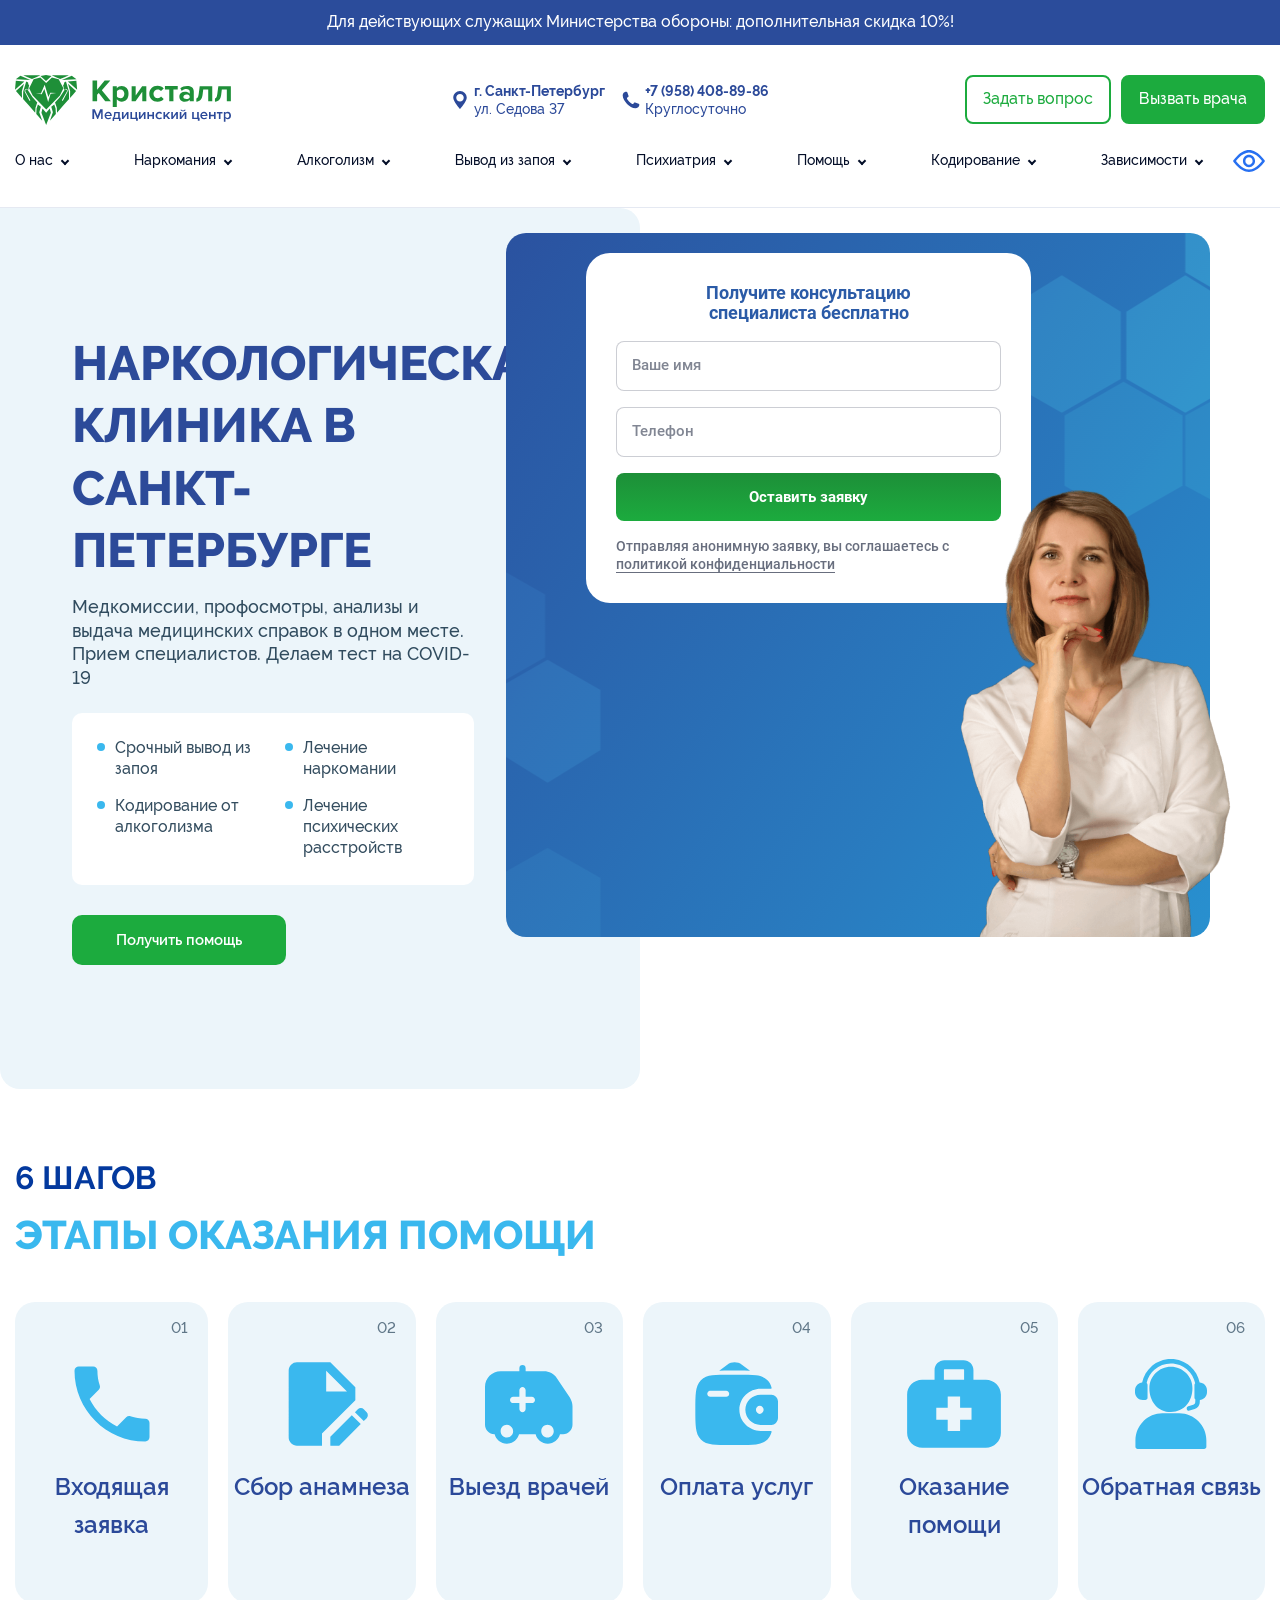
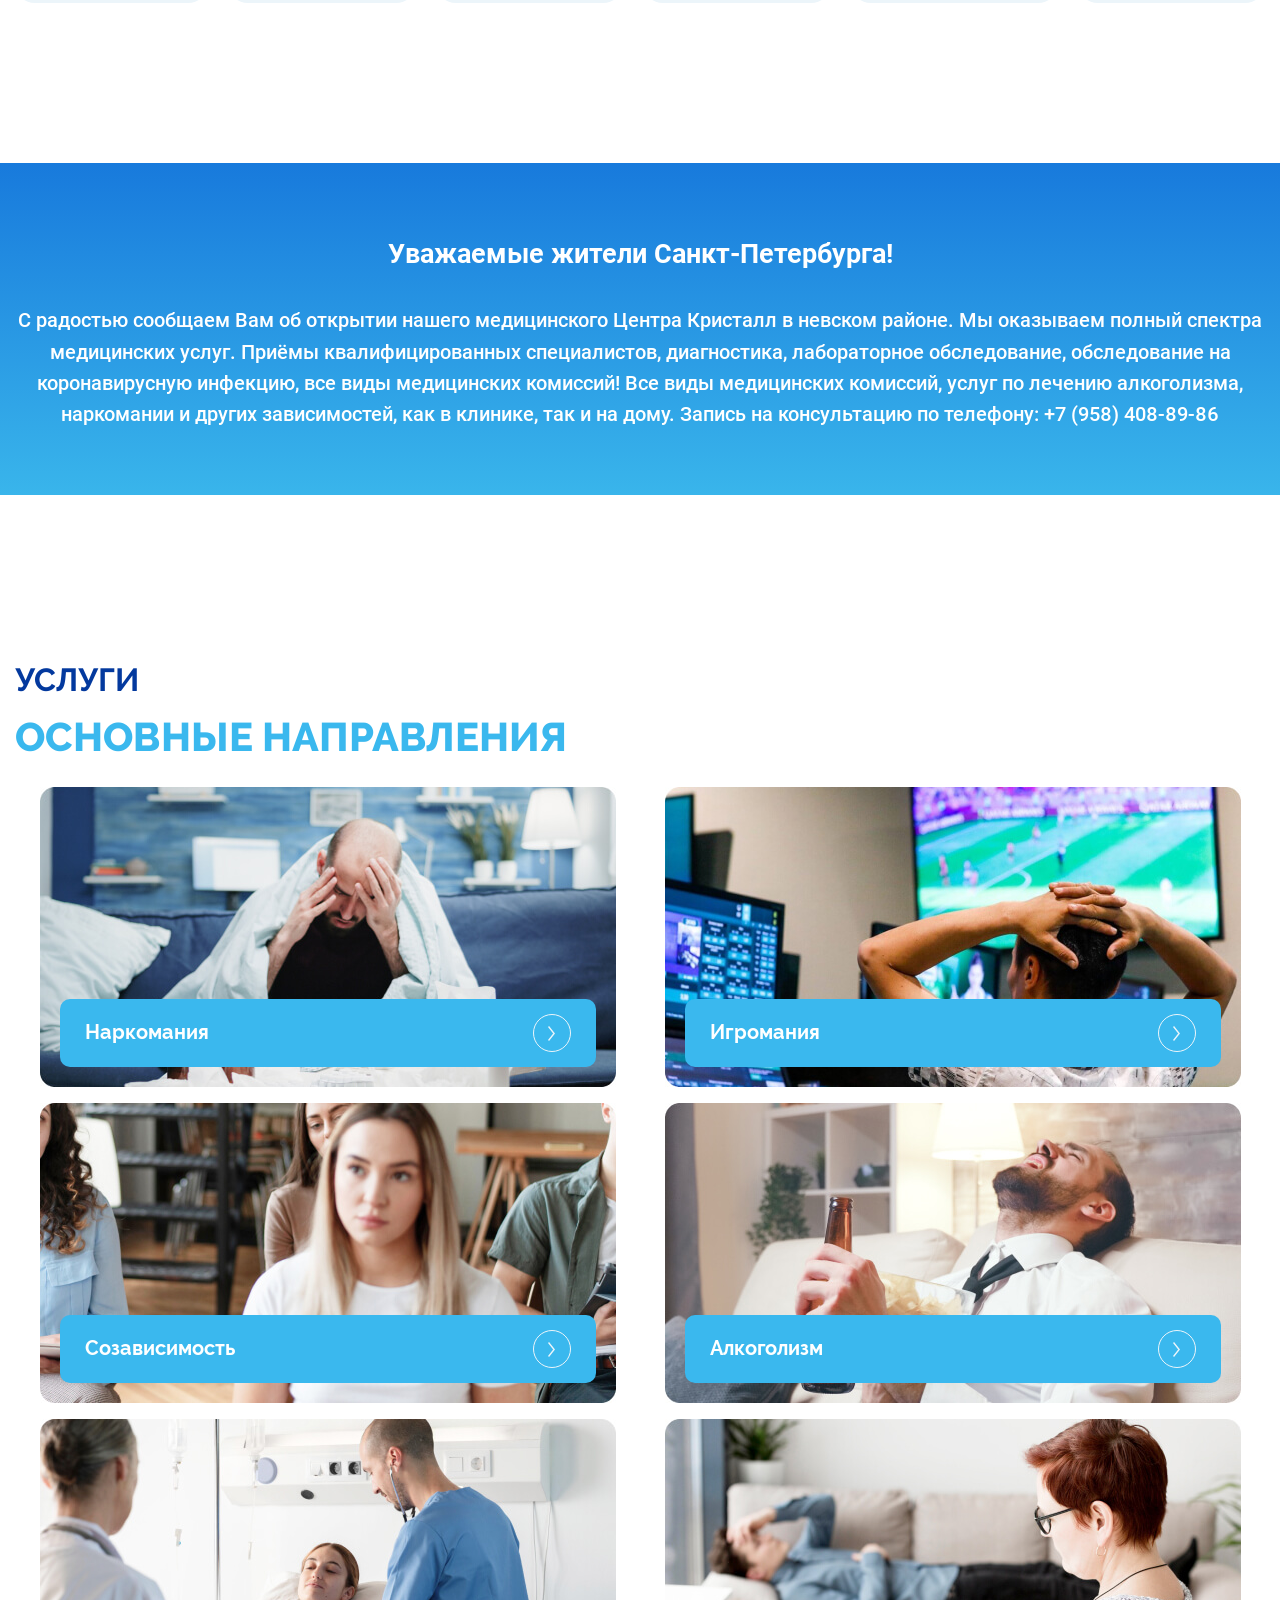
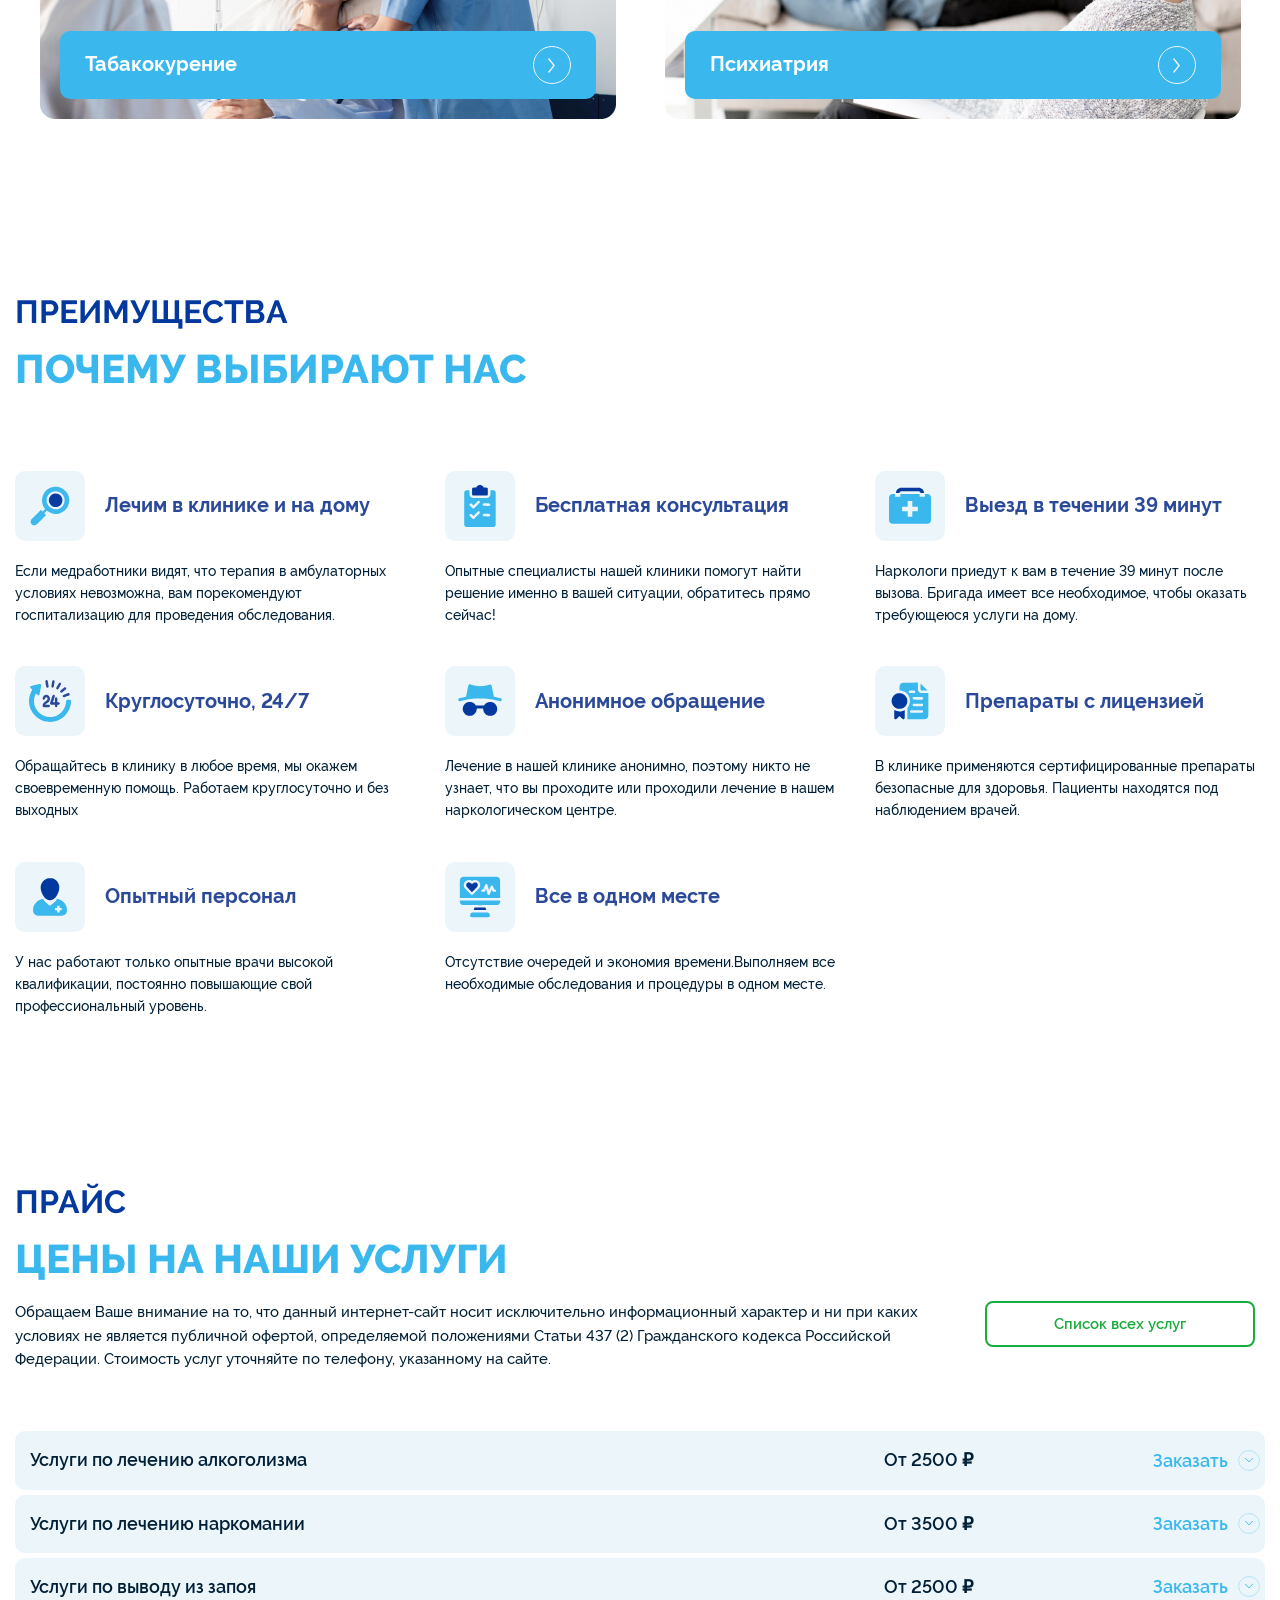
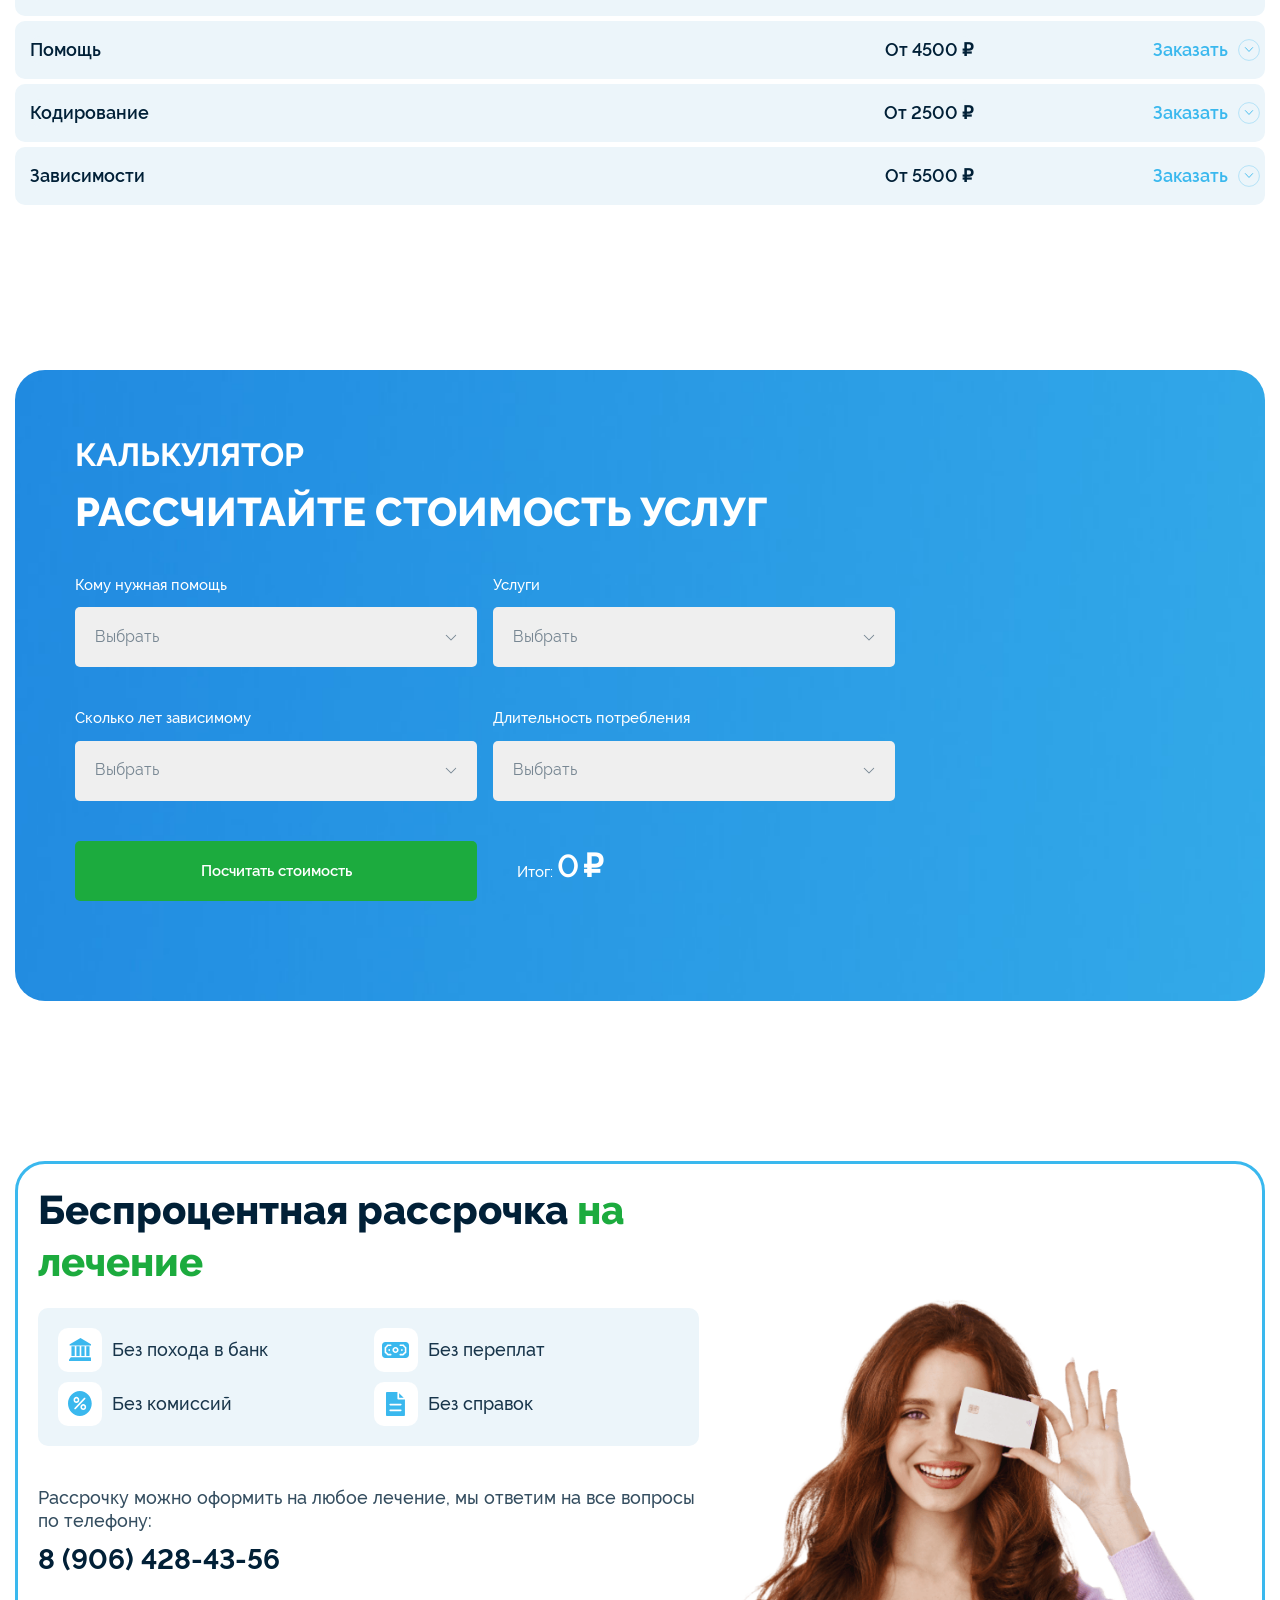
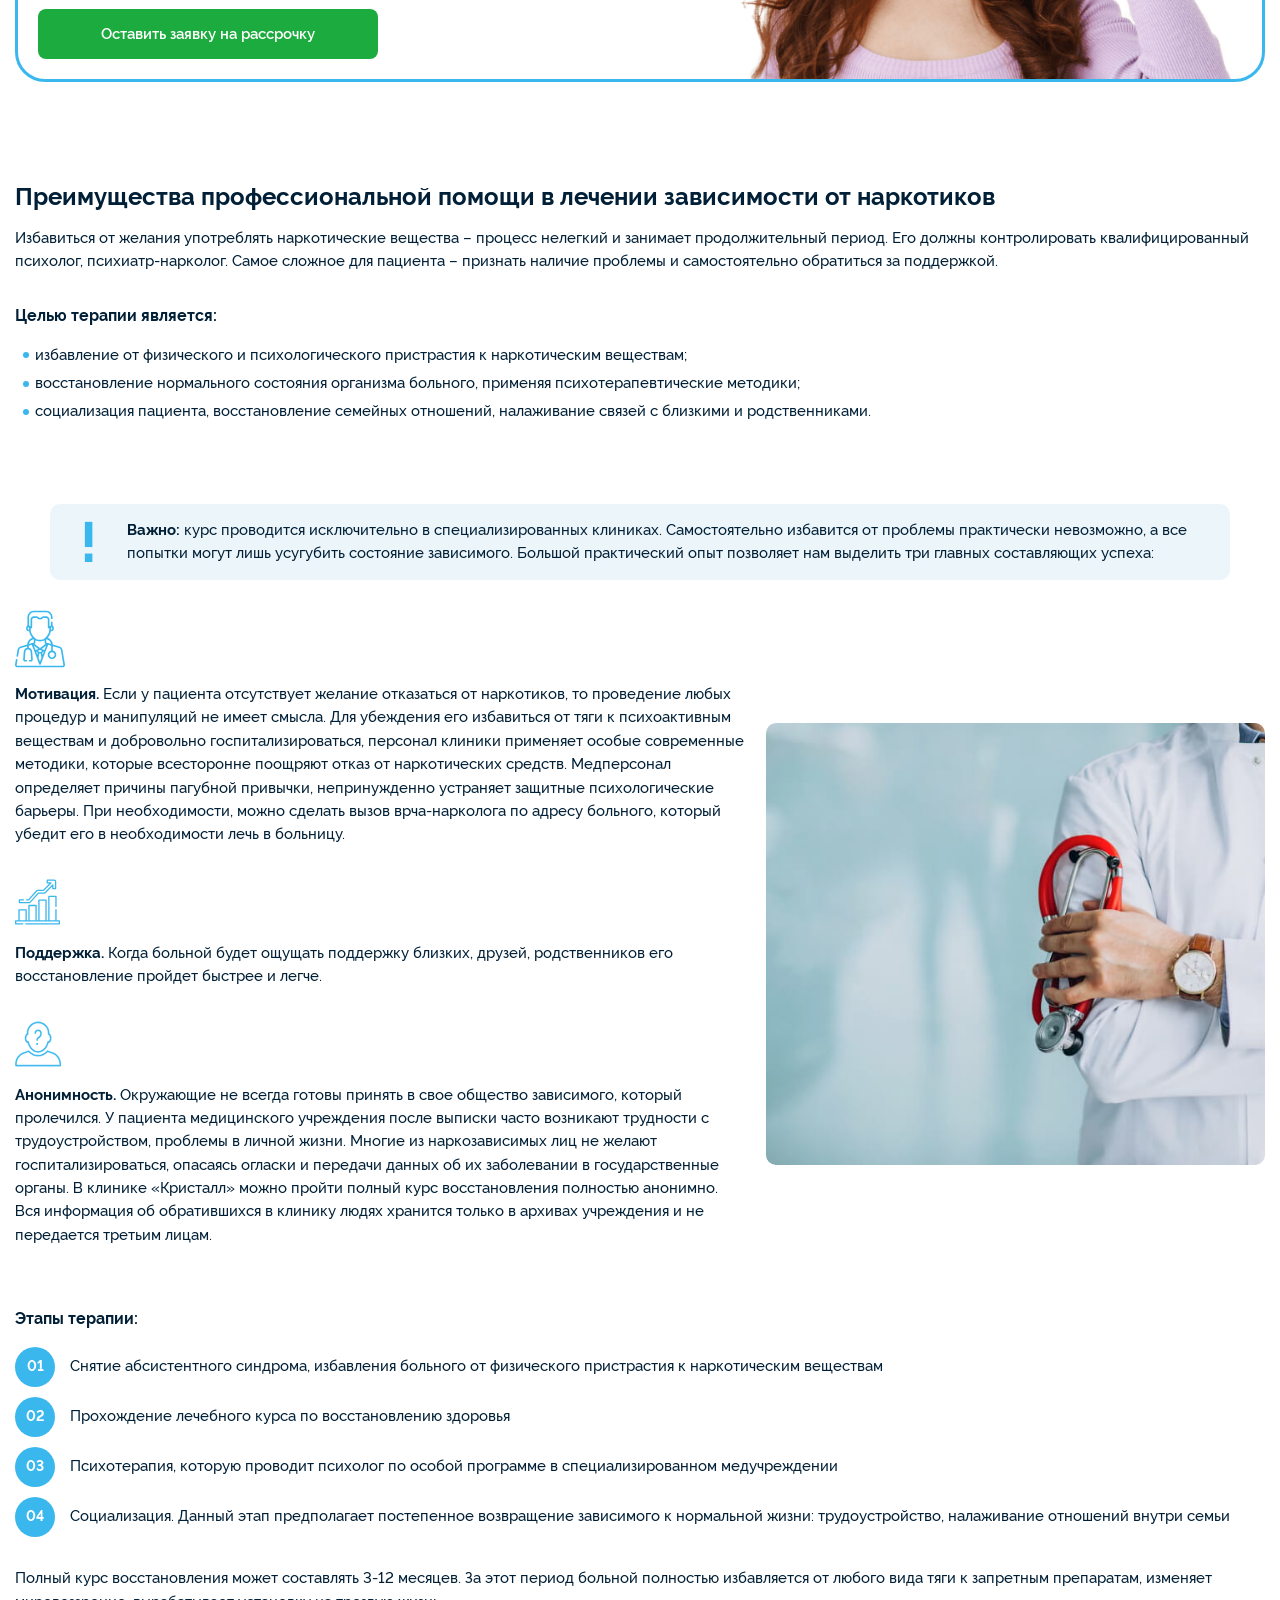
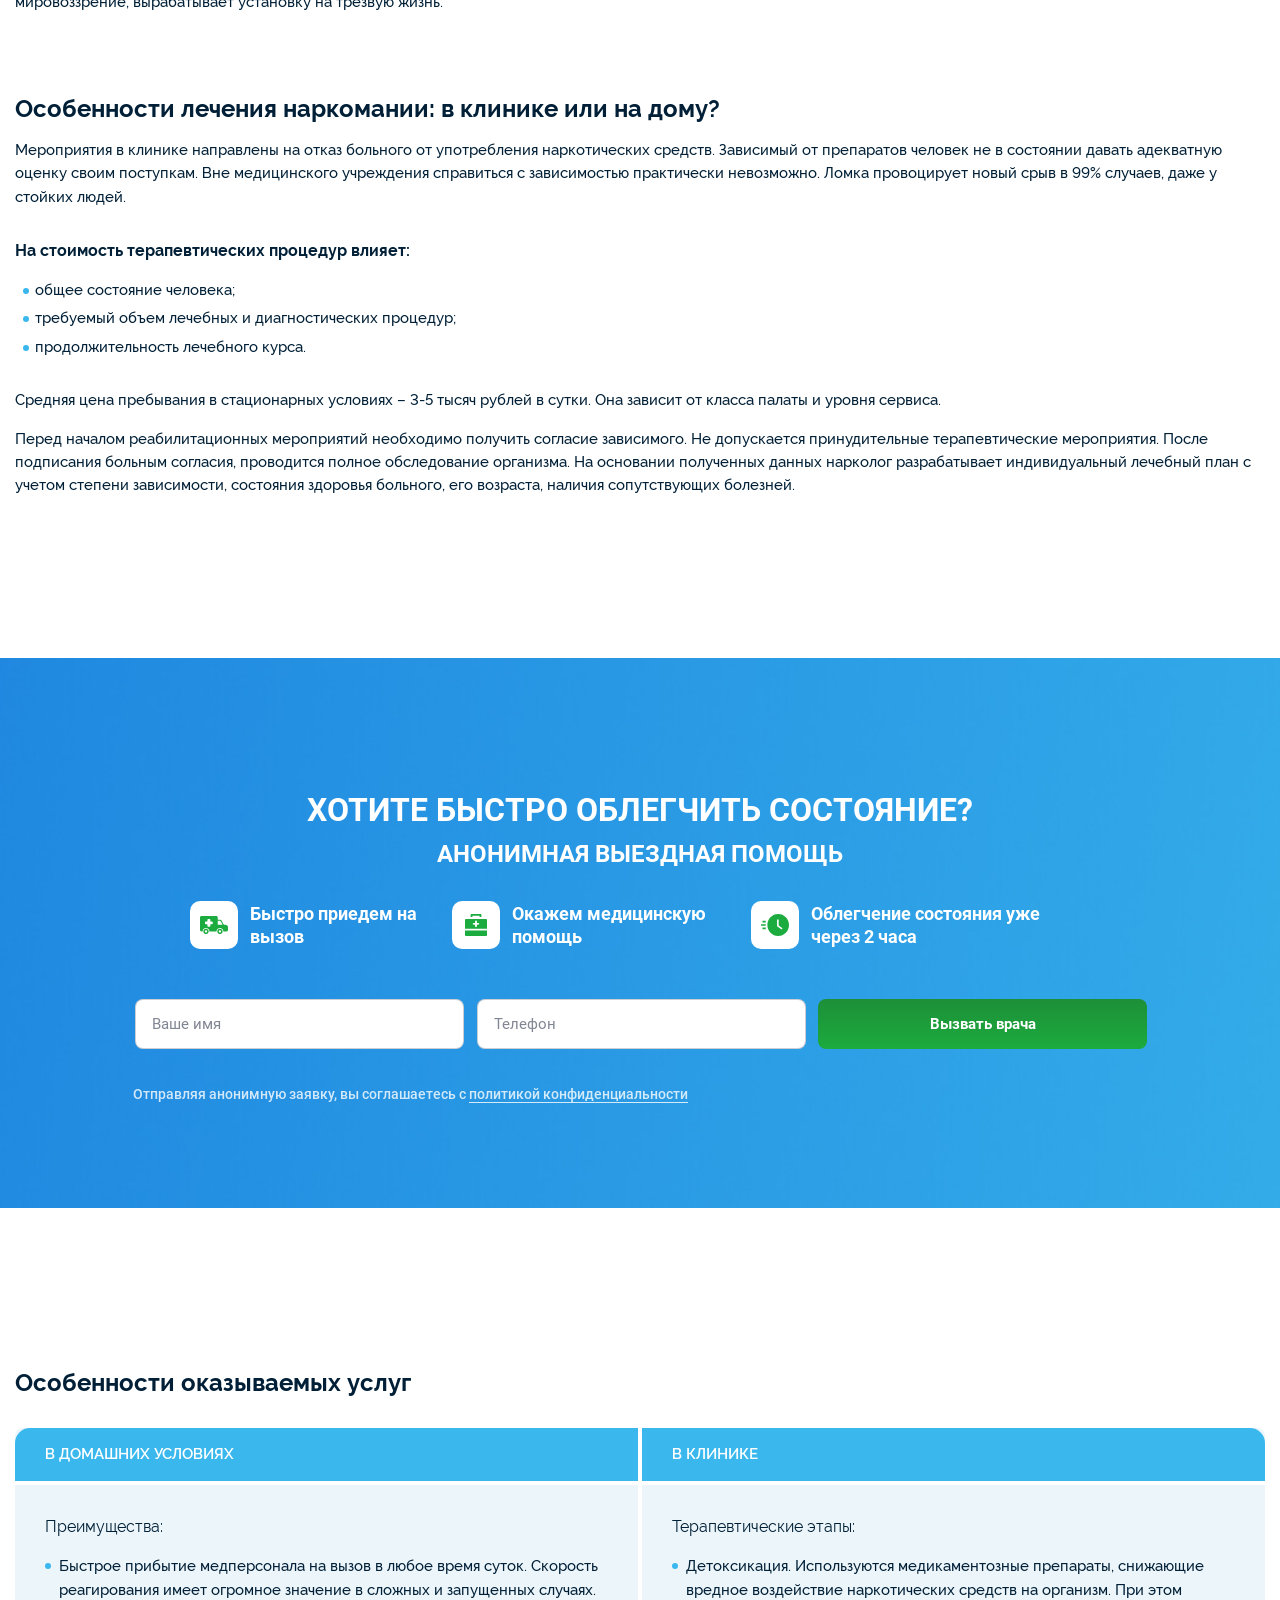
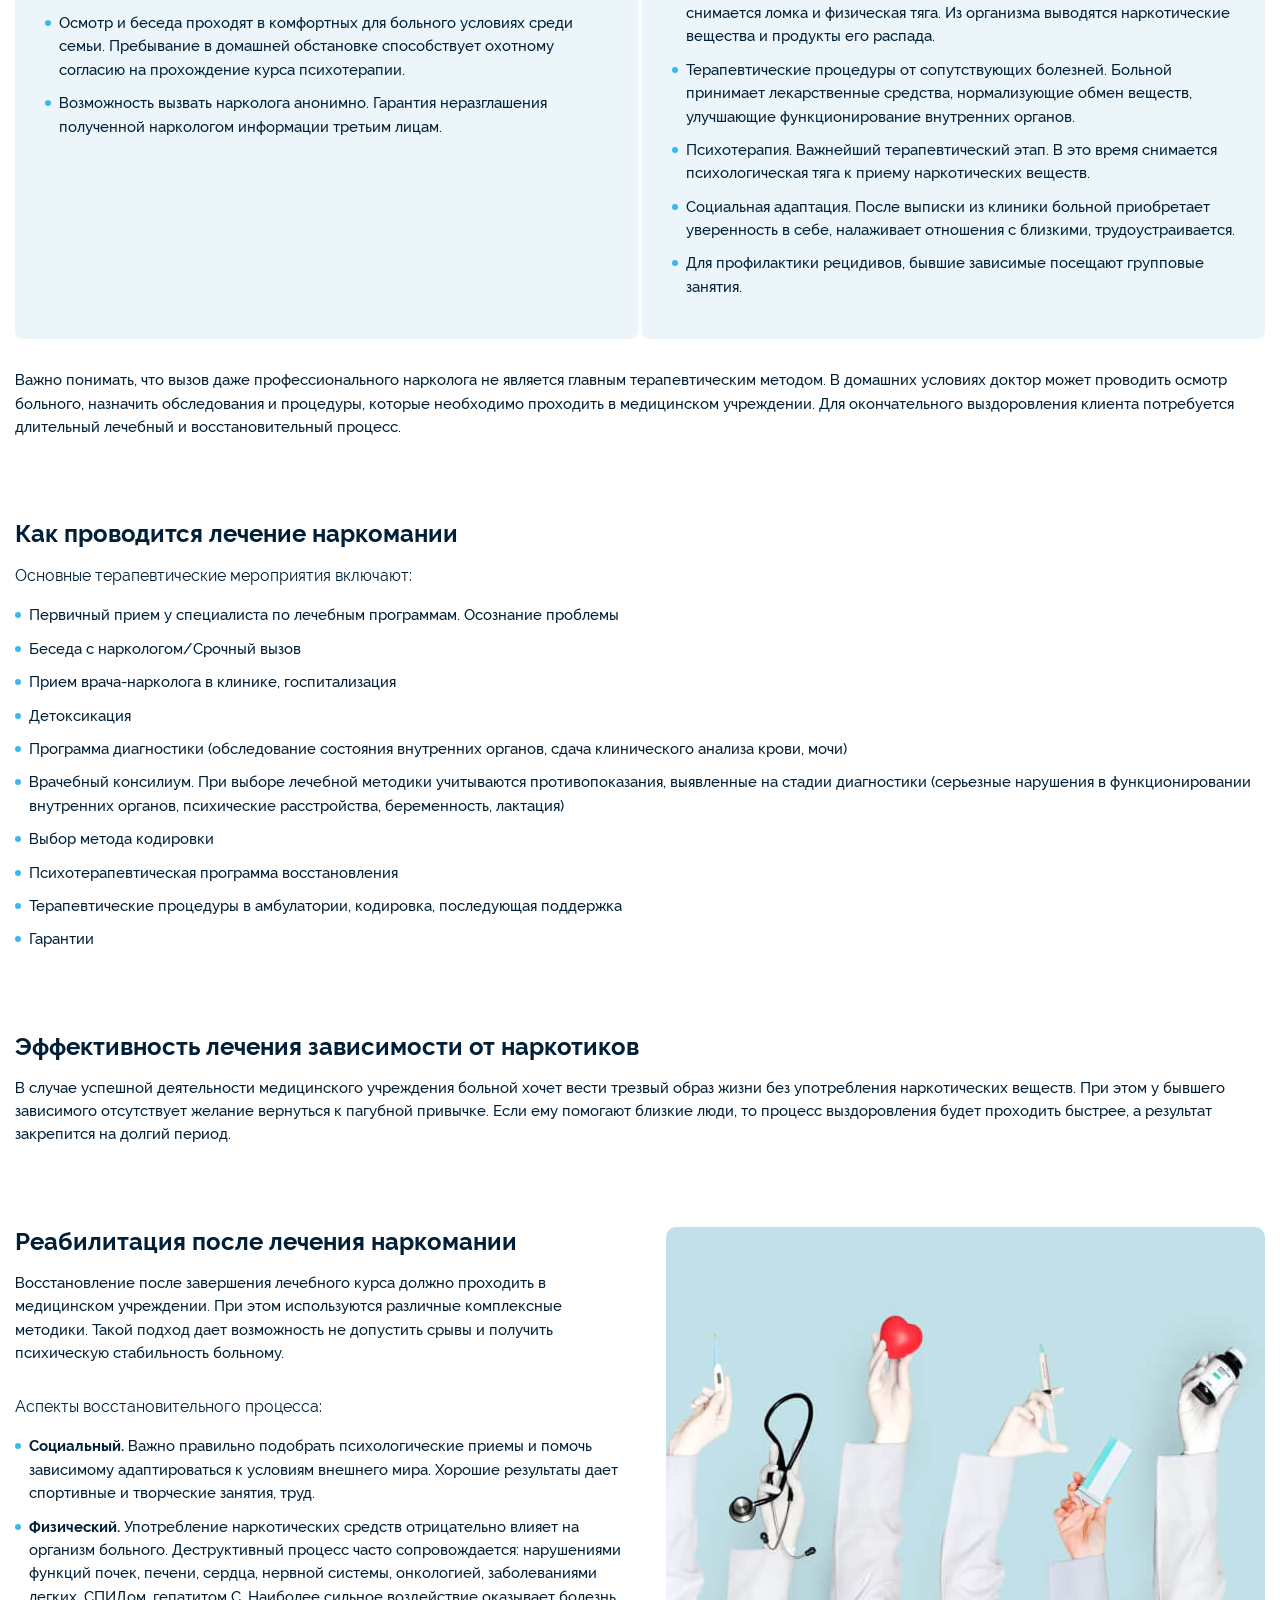
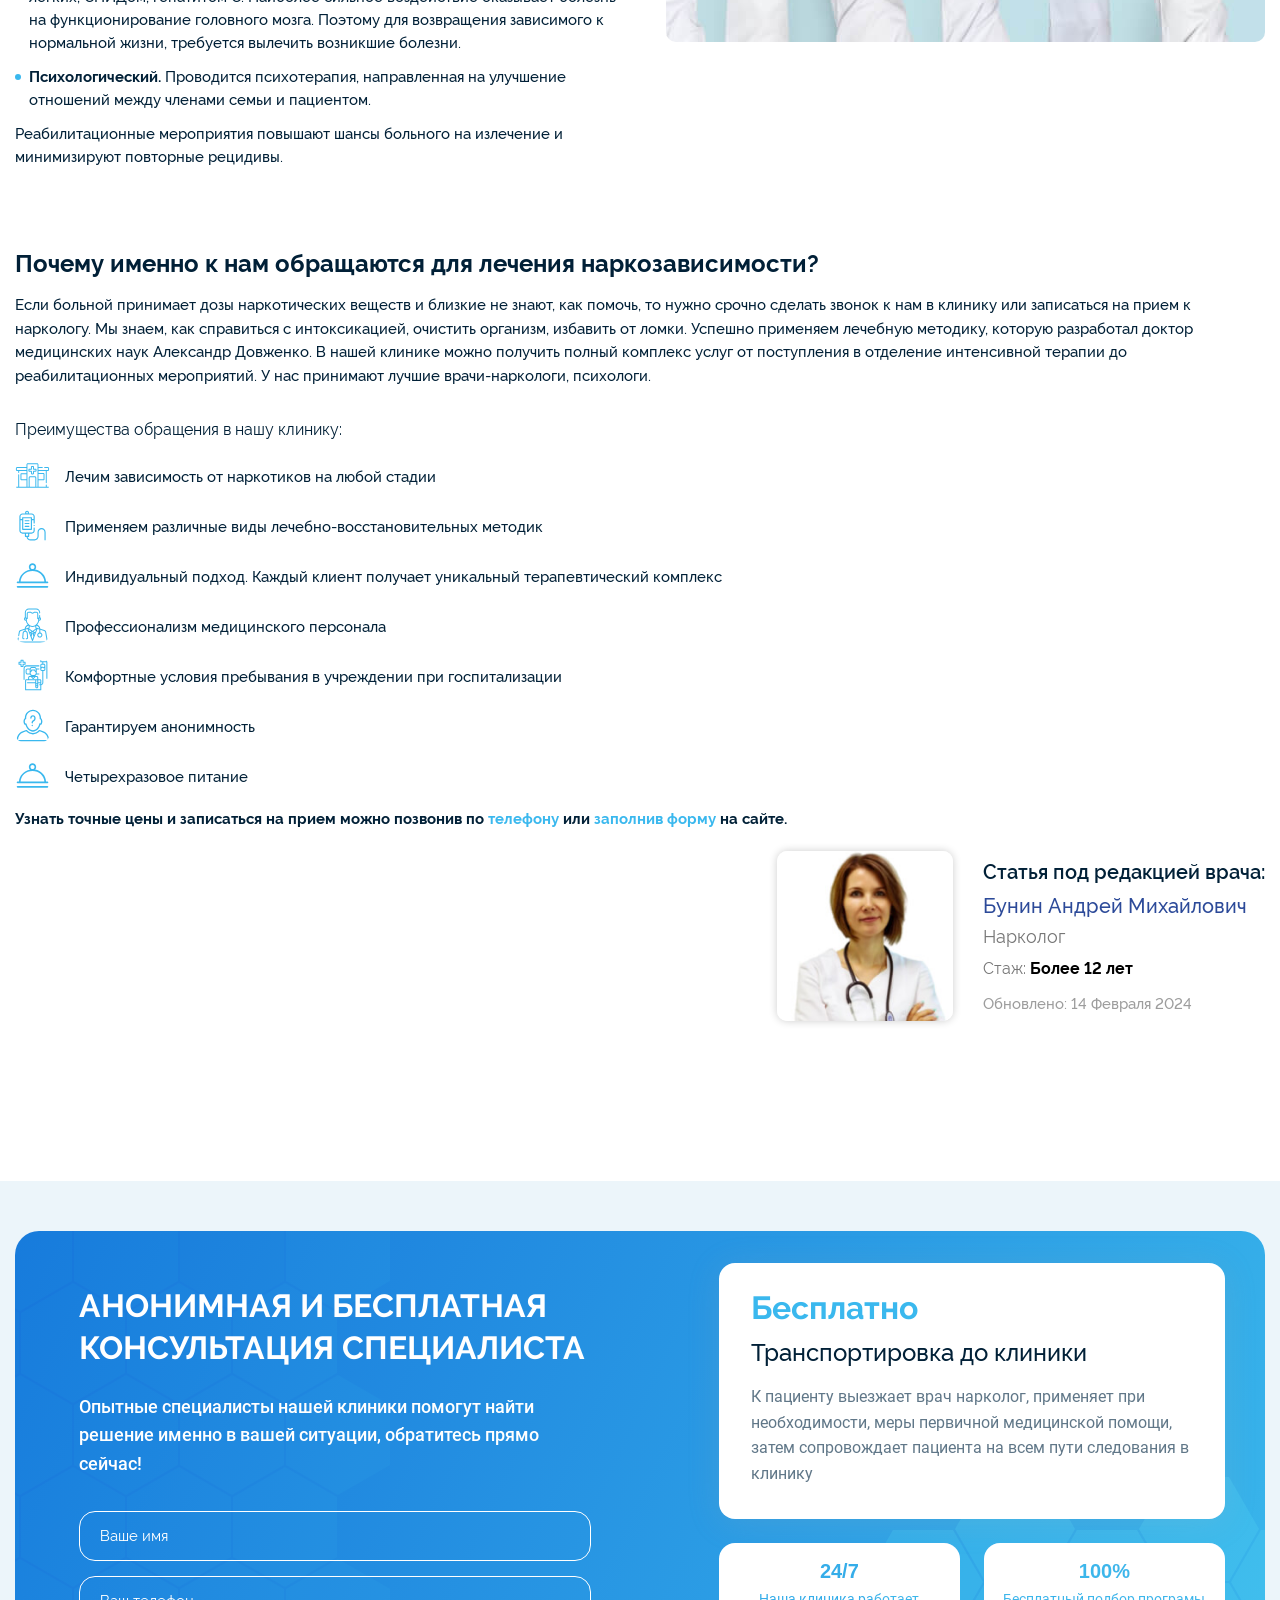
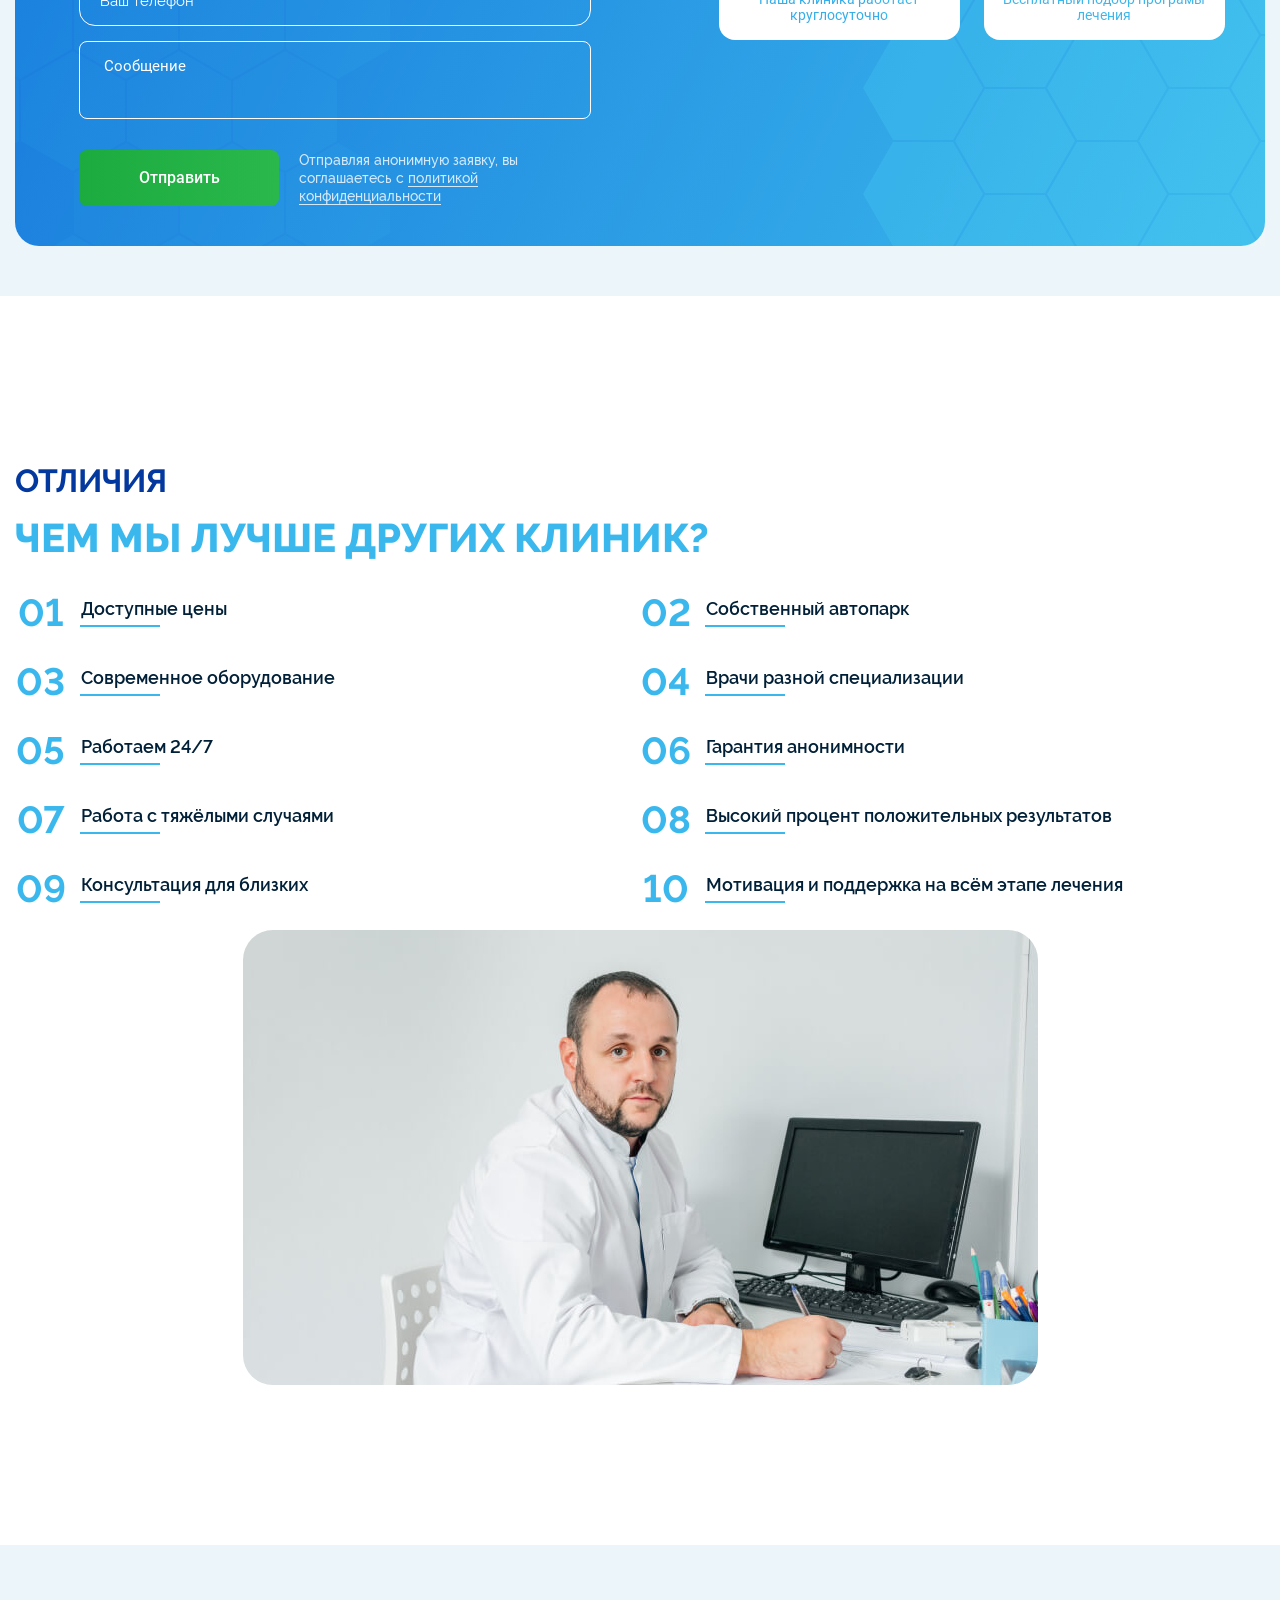
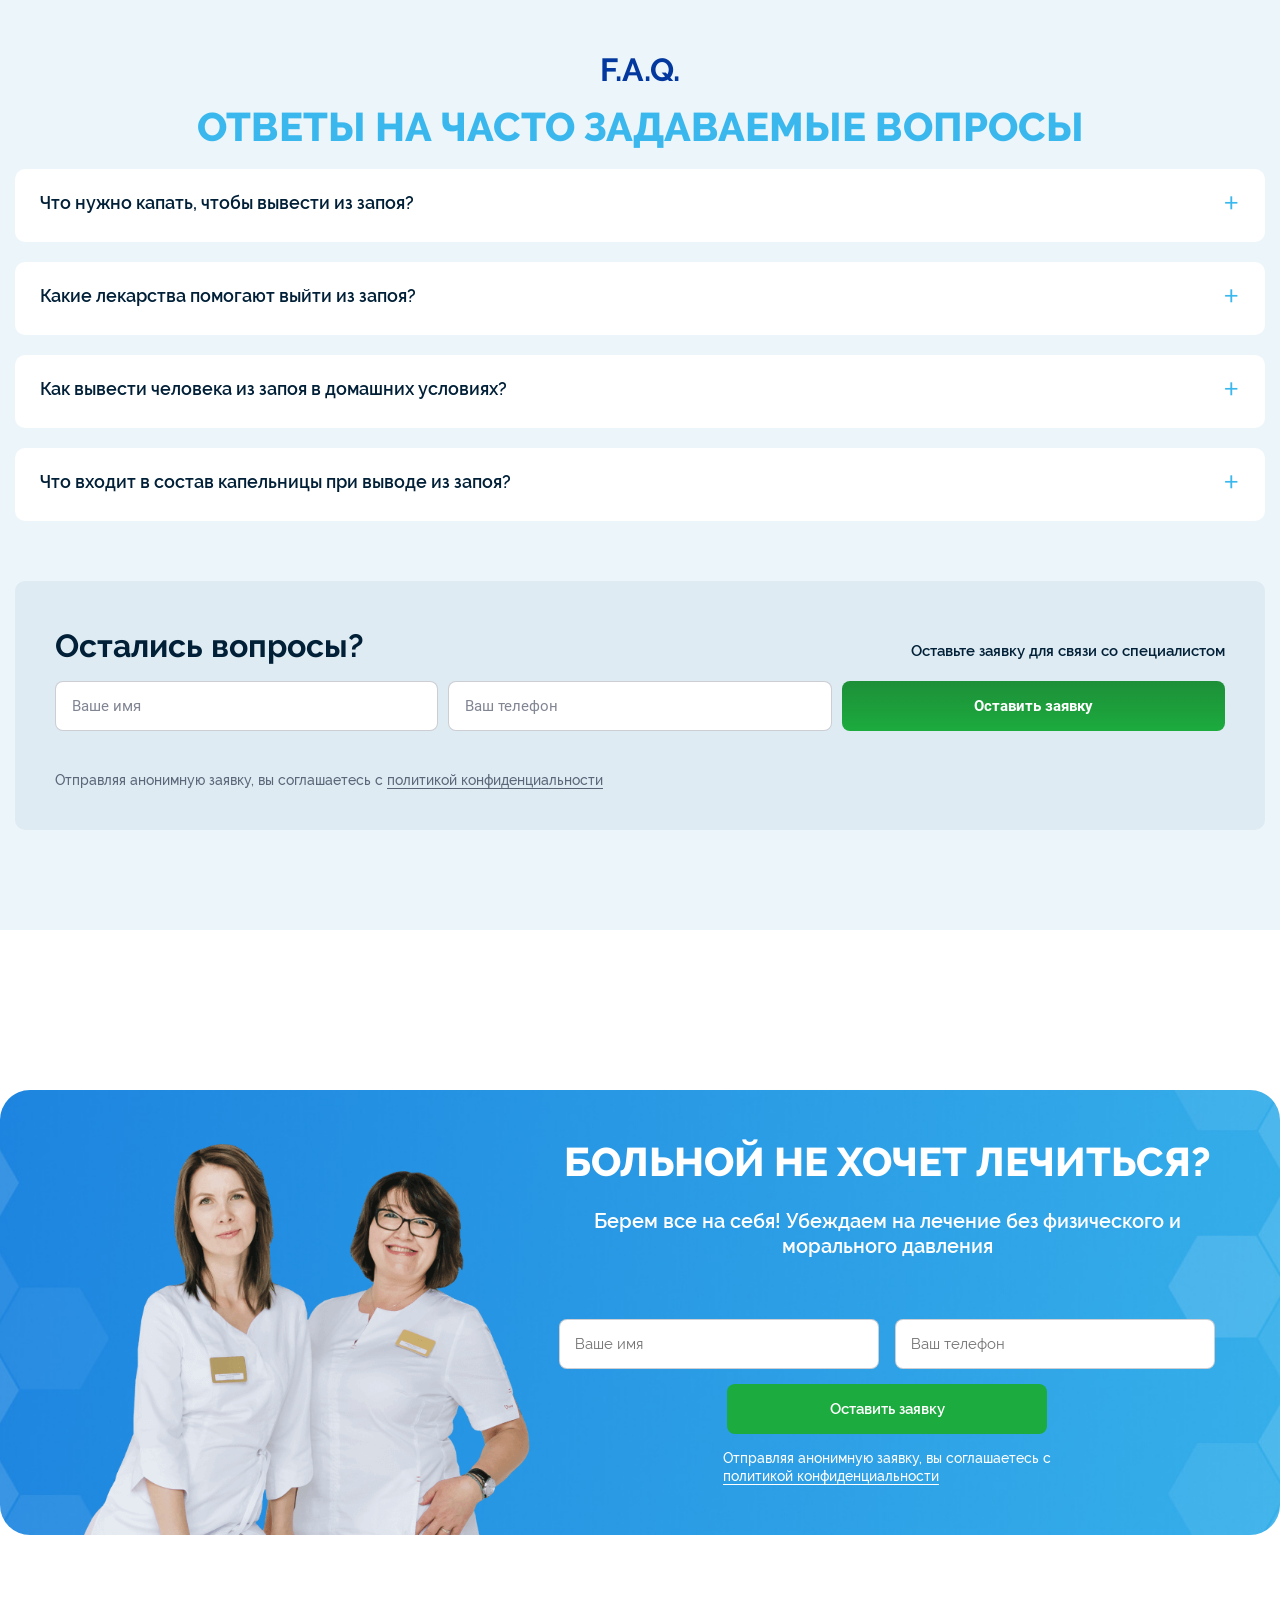
==== commit f5cb94bc: "layout" ====
--- a/index.html
+++ b/index.html
@@ -283,14 +283,30 @@
         </div>
     </header>
     <main class="main">
-        <!-- <section class="intro">
+        <section class="intro">
             <div class="intro-inner">
                 <div class="intro-item">
-                    <h1>НАРКОЛОГИЧЕСКАЯ КЛИНИКА В САНКТ-ПЕТЕРБУРГЕ</h1>
-                    <p>Медкомиссии, профосмотры, анализы и выдача медицинских справок в одном месте. Прием
+                    <h1 class="intro-item__title">НАРКОЛОГИЧЕСКАЯ КЛИНИКА В САНКТ-ПЕТЕРБУРГЕ</h1>
+                    <p class="intro-item__descr">Медкомиссии, профосмотры, анализы и выдача медицинских справок в одном
+                        месте. Прием
                         специалистов.
                         Делаем тест на COVID-19</p>
-                    <a href="#" class="btn__standart btn--white btn--intro">Перейти к услугам</a>
+                    <ul class="intro-item__list">
+                        <li class="intro-item__li">
+                            <a href="" class="intro-item__link">Срочный вывод из запоя</a>
+                        </li>
+                        <li class="intro-item__li">
+                            <a href="" class="intro-item__link">Лечение наркомании</a>
+                        </li>
+                        <li class="intro-item__li">
+                            <a href="" class="intro-item__link">Кодирование от алкоголизма</a>
+                        </li>
+                        <li class="intro-item__li">
+                            <a href="" class="intro-item__link">Лечение психических расстройств</a>
+                        </li>
+                    </ul>
+                    <button class="intro-item__btn btn__standart btn--white btn--intro open-popup-second">Получить
+                        помощь</button>
                 </div>
                 <div class="intro-item intro-item--bg">
                     <form action="/" method="post" class="intro__form">
@@ -303,20 +319,85 @@
                             <input type="tel" class="form--phone" required />
                             <span class="floating-label">Телефон</span>
                         </label>
-                        <button class="btn__standart gradient_btn ">Оставить заявку</button>
-                        <div class="form-personal">
-                            <label>
-                                <input type="checkbox" value="checked" /> Нажимая кнопку “Оставить заявку” вы
-                                соглашаетесь
-                                с политикой конфиденциальности данного сайта
-                            </label>
+                        <button class="intro__form-btn btn__standart gradient_btn ">Оставить заявку</button>
+                        <div class="form-policy">
+                            Отправляя анонимную заявку, вы соглашаетесь
+                            с <a href="#">политикой конфиденциальности</a>
                         </div>
                     </form>
                     <img src="assets/img/intro/woman.png" alt="woman">
                 </div>
             </div>
-        </section> -->
-        <!-- <section class="second element-animation section-margin">
+        </section>
+        <section class="stage section-margin element-animation">
+            <div class="container">
+                <h2 class="section-title">6 шагов</h2>
+                <h2 class="section-subtitle">этапы оказания помощи</h2>
+                <div class="stage-inner">
+                    <div class="stage-item">
+                        <div class="stage-number">01</div>
+                        <div class="stage-img">
+                            <picture>
+                                <source srcset="assets/img/stage/1.svg" type="image/svg+xml">
+                                <img src="assets/img/stage/1.png" alt="stage1">
+                            </picture>
+                        </div>
+                        <div class="stage-name">Входящая заявка</div>
+                    </div>
+                    <div class="stage-item">
+                        <div class="stage-number">02</div>
+                        <div class="stage-img">
+                            <picture>
+                                <source srcset="assets/img/stage/2.svg" type="image/svg+xml">
+                                <img src="assets/img/stage/2.png" alt="stage2">
+                            </picture>
+                        </div>
+                        <div class="stage-name">Сбор анамнеза</div>
+                    </div>
+                    <div class="stage-item">
+                        <div class="stage-number">03</div>
+                        <div class="stage-img">
+                            <picture>
+                                <source srcset="assets/img/stage/3.svg" type="image/svg+xml">
+                                <img src="assets/img/stage/3.png" alt="stage3">
+                            </picture>
+                        </div>
+                        <div class="stage-name">Выезд врачей</div>
+                    </div>
+                    <div class="stage-item">
+                        <div class="stage-number">04</div>
+                        <div class="stage-img">
+                            <picture>
+                                <source srcset="assets/img/stage/4.svg" type="image/svg+xml">
+                                <img src="assets/img/stage/4.png" alt="stage4">
+                            </picture>
+                        </div>
+                        <div class="stage-name">Оплата услуг</div>
+                    </div>
+                    <div class="stage-item">
+                        <div class="stage-number">05</div>
+                        <div class="stage-img">
+                            <picture>
+                                <source srcset="assets/img/stage/5.svg" type="image/svg+xml">
+                                <img src="assets/img/stage/5.png" alt="stage5">
+                            </picture>
+                        </div>
+                        <div class="stage-name">Оказание помощи</div>
+                    </div>
+                    <div class="stage-item">
+                        <div class="stage-number">06</div>
+                        <div class="stage-img">
+                            <picture>
+                                <source srcset="assets/img/stage/6.svg" type="image/svg+xml">
+                                <img src="assets/img/stage/6.png" alt="stage6">
+                            </picture>
+                        </div>
+                        <div class="stage-name">Обратная связь</div>
+                    </div>
+                </div>
+            </div>
+        </section>
+        <section class="second element-animation section-margin">
             <div class="container">
                 <div class="second-inner">
                     <h2>Уважаемые жители Санкт-Петербурга!</h2>
@@ -329,41 +410,173 @@
                             (958) 408-89-86</a></p>
                 </div>
             </div>
-        </section> -->
-        <!-- <section class="works section-margin">
+        </section>
+        <section class="works section-margin">
             <div class="container">
                 <h2 class="section-title">Услуги</h2>
                 <h2 class="section-subtitle">Основные направления</h2>
                 <div class="works-inner">
                     <a href="#" class="works-item">
-                        <h3 class="works-text">Наркомания</h3>
-                        <img src="assets/img/works/nark.jpg" alt="Наркомания">
+                        <div class="works-item__wpapper">
+                            <h3 class="works-text">Наркомания</h3>
+                            <div class="works-item__icon-wrapper">
+                                <img src="assets/img/new/work-icon.svg" alt="" class="works-item__icon">
+                            </div>
+                        </div>
+                        <img class="works-item__preview" src="assets/img/works/nark.jpg" alt="Наркомания">
                     </a>
                     <a href="#" class="works-item">
-                        <h3 class="works-text">Игромания</h3>
-                        <img src="assets/img/works/igr.jpg" alt="Игромания">
+                        <div class="works-item__wpapper">
+                            <h3 class="works-text">Игромания</h3>
+                            <div class="works-item__icon-wrapper">
+                                <img src="assets/img/new/work-icon.svg" alt="" class="works-item__icon">
+                            </div>
+                        </div>
+                        <img class="works-item__preview" src="assets/img/works/igr.jpg" alt="Игромания">
                     </a>
                     <a href="#" class="works-item">
-                        <h3 class="works-text">Созависимость</h3>
-                        <img src="assets/img/works/soz.jpg" alt="Созависимость">
+                        <div class="works-item__wpapper">
+                            <h3 class="works-text">Созависимость</h3>
+                            <div class="works-item__icon-wrapper">
+                                <img src="assets/img/new/work-icon.svg" alt="" class="works-item__icon">
+                            </div>
+                        </div>
+                        <img class="works-item__preview" src="assets/img/works/soz.jpg" alt="Созависимость">
                     </a>
                     <a href="#" class="works-item">
-                        <h3 class="works-text">Алкоголизм</h3>
-                        <img src="assets/img/works/alk.jpg" alt="Алкоголизм">
+                        <div class="works-item__wpapper">
+                            <h3 class="works-text">Алкоголизм</h3>
+                            <div class="works-item__icon-wrapper">
+                                <img src="assets/img/new/work-icon.svg" alt="" class="works-item__icon">
+                            </div>
+                        </div>
+                        <img class="works-item__preview" src="assets/img/works/alk.jpg" alt="Алкоголизм">
                     </a>
                     <a href="#" class="works-item">
-                        <h3 class="works-text">Табакокурение</h3>
-                        <img src="assets/img/works/tabak.jpg" alt="Табакокурение">
+                        <div class="works-item__wpapper">
+                            <h3 class="works-text">Табакокурение</h3>
+                            <div class="works-item__icon-wrapper">
+                                <img src="assets/img/new/work-icon.svg" alt="" class="works-item__icon">
+                            </div>
+                        </div>
+                        <img class="works-item__preview" src="assets/img/works/tabak.jpg" alt="Табакокурение">
                     </a>
                     <a href="#" class="works-item">
-                        <h3 class="works-text">Психиатрия</h3>
-                        <img src="assets/img/works/psih.jpg" alt="Психиатрия">
+                        <div class="works-item__wpapper">
+                            <h3 class="works-text">Психиатрия</h3>
+                            <div class="works-item__icon-wrapper">
+                                <img src="assets/img/new/work-icon.svg" alt="" class="works-item__icon">
+                            </div>
+                        </div>
+                        <img class="works-item__preview" src="assets/img/works/psih.jpg" alt="Психиатрия">
                     </a>
-
-                </div>
-            </div>
-        </section> -->
-        <!-- <section class="price section-margin element-animation">
+                </div>
+            </div>
+        </section>
+        <section class="why__are__we section-margin">
+            <div class="container">
+                <h2 class="section-title">преимущества</h2>
+                <h2 class="section-subtitle">Почему выбирают нас</h2>
+                <div class="why__are__we-inner">
+                    <div class="why__are__we-item">
+                        <h4>
+                            <picture>
+                                <source srcset="assets/img/why__are__we/1.svg" type="image/svg+xml">
+                                <img src="assets/img/why__are__we/1.png" alt="why__are__we">
+                            </picture>
+                            Лечим в клинике и на дому
+                        </h4>
+                        <p>Если медработники видят, что терапия в амбулаторных условиях невозможна, вам
+                            порекомендуют
+                            госпитализацию для проведения обследования.</p>
+                    </div>
+
+                    <div class="why__are__we-item">
+                        <h4>
+                            <picture>
+                                <source srcset="assets/img/why__are__we/2.svg" type="image/svg+xml">
+                                <img src="assets/img/why__are__we/2.png" alt="why__are__we">
+                            </picture>
+                            Бесплатная консультация
+                        </h4>
+                        <p>Опытные специалисты нашей клиники помогут найти решение именно в вашей ситуации,
+                            обратитесь
+                            прямо сейчас!</p>
+                    </div>
+                    <div class="why__are__we-item">
+                        <h4>
+                            <picture>
+                                <source srcset="assets/img/why__are__we/3.svg" type="image/svg+xml">
+                                <img src="assets/img/why__are__we/3.png" alt="why__are__we">
+                            </picture>
+                            Выезд в течении 39 минут
+                        </h4>
+                        <p>Наркологи приедут к вам в течение 39 минут после вызова. Бригада имеет все необходимое,
+                            чтобы
+                            оказать требующеюся услуги на дому.</p>
+                    </div>
+                    <div class="why__are__we-item">
+                        <h4>
+                            <picture>
+                                <source srcset="assets/img/why__are__we/4.svg" type="image/svg+xml">
+                                <img src="assets/img/why__are__we/4.png" alt="why__are__we">
+                            </picture>
+                            Круглосуточно, 24/7
+                        </h4>
+                        <p>Обращайтесь в клинику в любое время, мы окажем своевременную помощь. Работаем
+                            круглосуточно и
+                            без выходных</p>
+                    </div>
+                    <div class="why__are__we-item">
+                        <h4>
+                            <picture>
+                                <source srcset="assets/img/why__are__we/5.svg" type="image/svg+xml">
+                                <img src="assets/img/why__are__we/5.png" alt="why__are__we">
+                            </picture>
+                            Анонимное обращение
+                        </h4>
+                        <p>Лечение в нашей клинике анонимно, поэтому никто не узнает, что вы проходите или проходили
+                            лечение в нашем наркологическом центре.</p>
+                    </div>
+                    <div class="why__are__we-item">
+                        <h4>
+                            <picture>
+                                <source srcset="assets/img/why__are__we/6.svg" type="image/svg+xml">
+                                <img src="assets/img/why__are__we/6.png" alt="why__are__we">
+                            </picture>
+                            Препараты с лицензией
+                        </h4>
+                        <p>В клинике применяются сертифицированные препараты безопасные для здоровья. Пациенты
+                            находятся
+                            под наблюдением врачей.</p>
+                    </div>
+                    <div class="why__are__we-item">
+                        <h4>
+                            <picture>
+                                <source srcset="assets/img/why__are__we/7.svg" type="image/svg+xml">
+                                <img src="assets/img/why__are__we/7.png" alt="why__are__we">
+                            </picture>
+                            Опытный персонал
+                        </h4>
+                        <p>У нас работают только опытные врачи высокой квалификации, постоянно повышающие свой
+                            профессиональный уровень.</p>
+                    </div>
+                    <div class="why__are__we-item">
+                        <h4>
+                            <picture>
+                                <source srcset="assets/img/why__are__we/8.svg" type="image/svg+xml">
+                                <img src="assets/img/why__are__we/8.png" alt="why__are__we">
+                            </picture>
+                            Все в одном месте
+                        </h4>
+                        <p>Отсутствие очередей и экономия времени.Выполняем все необходимые обследования и процедуры
+                            в
+                            одном месте.</p>
+                    </div>
+                </div>
+            </div>
+        </section>
+        <section class="price section-margin element-animation">
             <div class="container">
                 <h2 class="section-title">Прайс</h2>
                 <h2 class="section-subtitle">Цены на наши услуги</h2>
@@ -373,7 +586,7 @@
                             характер и ни при каких условиях не является публичной офертой, определяемой положениями
                             Статьи 437 (2) Гражданского кодекса Российской Федерации. Стоимость услуг уточняйте по
                             телефону, указанному на сайте.</p>
-                        <a href="lechenie.html" class="header__bottom-item--btn btn__standart btn--opacity">
+                        <a href="lechenie.html" class="price__btn header__bottom-item--btn btn__standart btn--opacity">
                             Список всех услуг
                         </a>
                     </div>
@@ -382,7 +595,7 @@
                             <div>
                                 <div>
                                     <span>Услуги по лечению алкоголизма</span>
-                                    <span>От 2500 ₽ <a href="#">Заказать</a></span>
+                                    <span>От 2500 ₽ </span>
                                 </div>
                                 <button><span class="open-popup-thrid"
                                         id="Услуги по лечению алкоголизма">Заказать</span>
@@ -424,12 +637,10 @@
                             </ul>
                         </li>
                         <li class="panel-title">
-
                             <div>
                                 <div>
-
                                     <span>Услуги по лечению наркомании</span>
-                                    <span>От 3500 ₽ <a href="#">Заказать</a></span>
+                                    <span>От 3500 ₽ </span>
                                 </div>
                                 <button><span class="open-popup-thrid" id="Услуги по лечению наркомании">Заказать</span>
                                     <picture>
@@ -437,10 +648,7 @@
                                         <img src="assets/img/icon/popup.png" alt="popup">
                                     </picture>
                                 </button>
-
-                            </div>
-
-
+                            </div>
                         </li>
                         <li class="panel-body">
                             Lorem ipsum dolor sit amet consectetur adipisicing elit. Itaque consequuntur, officiis
@@ -449,12 +657,10 @@
                             aspernatur alias voluptatem unde voluptate.
                         </li>
                         <li class="panel-title">
-
                             <div>
                                 <div>
-
                                     <span>Услуги по выводу из запоя</span>
-                                    <span>От 2500 ₽ <a href="#">Заказать</a></span>
+                                    <span>От 2500 ₽ </span>
                                 </div>
                                 <button><span class="open-popup-thrid" id="Услуги по выводу из запоя">Заказать</span>
                                     <picture>
@@ -462,36 +668,7 @@
                                         <img src="assets/img/icon/popup.png" alt="popup">
                                     </picture>
                                 </button>
-
-                            </div>
-
-
-                        </li>
-                        <li class="panel-body">
-                            Lorem ipsum dolor sit amet consectetur adipisicing elit. Itaque consequuntur, officiis
-                            magni
-                            harum hic officia esse qui earum dolor error minima quia placeat laborum provident
-                            aspernatur alias voluptatem unde voluptate.
-                        </li>
-
-                        <li class="panel-title">
-
-                            <div>
-                                <div>
-
-                                    <span>Помощь</span>
-                                    <span>От 4500 ₽ <a href="#">Заказать</a></span>
-                                </div>
-                                <button><span class="open-popup-thrid" id="Помощь">Заказать</span>
-                                    <picture>
-                                        <source srcset="assets/img/icon/popup.svg" type="image/svg+xml">
-                                        <img src="assets/img/icon/popup.png" alt="popup">
-                                    </picture>
-                                </button>
-
-                            </div>
-
-
+                            </div>
                         </li>
                         <li class="panel-body">
                             Lorem ipsum dolor sit amet consectetur adipisicing elit. Itaque consequuntur, officiis
@@ -500,23 +677,18 @@
                             aspernatur alias voluptatem unde voluptate.
                         </li>
                         <li class="panel-title">
-
                             <div>
                                 <div>
-
-                                    <span>Кодирование</span>
-                                    <span>От 2500 ₽ <a href="#">Заказать</a></span>
+                                    <span>Помощь</span>
+                                    <span>От 4500 ₽ </span>
                                 </div>
-                                <button><span class="open-popup-thrid" id="Кодирование">Заказать</span>
+                                <button><span class="open-popup-thrid" id="Помощь">Заказать</span>
                                     <picture>
                                         <source srcset="assets/img/icon/popup.svg" type="image/svg+xml">
                                         <img src="assets/img/icon/popup.png" alt="popup">
                                     </picture>
                                 </button>
-
-                            </div>
-
-
+                            </div>
                         </li>
                         <li class="panel-body">
                             Lorem ipsum dolor sit amet consectetur adipisicing elit. Itaque consequuntur, officiis
@@ -525,12 +697,30 @@
                             aspernatur alias voluptatem unde voluptate.
                         </li>
                         <li class="panel-title">
-
                             <div>
                                 <div>
-
+                                    <span>Кодирование</span>
+                                    <span>От 2500 ₽ </span>
+                                </div>
+                                <button><span class="open-popup-thrid" id="Кодирование">Заказать</span>
+                                    <picture>
+                                        <source srcset="assets/img/icon/popup.svg" type="image/svg+xml">
+                                        <img src="assets/img/icon/popup.png" alt="popup">
+                                    </picture>
+                                </button>
+                            </div>
+                        </li>
+                        <li class="panel-body">
+                            Lorem ipsum dolor sit amet consectetur adipisicing elit. Itaque consequuntur, officiis
+                            magni
+                            harum hic officia esse qui earum dolor error minima quia placeat laborum provident
+                            aspernatur alias voluptatem unde voluptate.
+                        </li>
+                        <li class="panel-title">
+                            <div>
+                                <div>
                                     <span>Зависимости</span>
-                                    <span>От 5500 ₽ <a href="#">Заказать</a></span>
+                                    <span>От 5500 ₽ </span>
                                 </div>
                                 <button><span class="open-popup-thrid" id="Зависимости">Заказать</span>
                                     <picture>
@@ -538,10 +728,7 @@
                                         <img src="assets/img/icon/popup.png" alt="popup">
                                     </picture>
                                 </button>
-
-                            </div>
-
-
+                            </div>
                         </li>
                         <li class="panel-body">
                             Lorem ipsum dolor sit amet consectetur adipisicing elit. Itaque consequuntur, officiis
@@ -549,215 +736,137 @@
                             harum hic officia esse qui earum dolor error minima quia placeat laborum provident
                             aspernatur alias voluptatem unde voluptate.
                         </li>
-
-
                     </ul>
-
-                </div>
-            </div>
-        </section> -->
-        <!-- <section class="stage section-margin element-animation">
+                </div>
+            </div>
+        </section>
+        <section class="calc section-margin element-animation">
             <div class="container">
-                <h2 class="section-title">6 шагов</h2>
-                <h2 class="section-subtitle">этапы оказания помощи</h2>
-                <div class="stage-inner">
-                    <div class="stage-item">
-                        <div class="stage-number">01</div>
-                        <div class="stage-img">
-                            <picture>
-                                <source srcset="assets/img/stage/1.svg" type="image/svg+xml">
-                                <img src="assets/img/stage/1.png" alt="stage1">
-                            </picture>
-                        </div>
-                        <div class="stage-name">Входящая заявка</div>
-                    </div>
-                    <div class="stage-item">
-                        <div class="stage-number">02</div>
-                        <div class="stage-img">
-                            <picture>
-                                <source srcset="assets/img/stage/2.svg" type="image/svg+xml">
-                                <img src="assets/img/stage/2.png" alt="stage2">
-                            </picture>
-                        </div>
-                        <div class="stage-name">Сбор анамнеза</div>
-                    </div>
-                    <div class="stage-item">
-                        <div class="stage-number">03</div>
-                        <div class="stage-img">
-                            <picture>
-                                <source srcset="assets/img/stage/3.svg" type="image/svg+xml">
-                                <img src="assets/img/stage/3.png" alt="stage3">
-                            </picture>
-                        </div>
-                        <div class="stage-name">Выезд врачей</div>
-                    </div>
-                    <div class="stage-item">
-                        <div class="stage-number">04</div>
-                        <div class="stage-img">
-                            <picture>
-                                <source srcset="assets/img/stage/4.svg" type="image/svg+xml">
-                                <img src="assets/img/stage/4.png" alt="stage4">
-                            </picture>
-                        </div>
-                        <div class="stage-name">Оплата услуг</div>
-                    </div>
-                    <div class="stage-item">
-                        <div class="stage-number">05</div>
-                        <div class="stage-img">
-                            <picture>
-                                <source srcset="assets/img/stage/5.svg" type="image/svg+xml">
-                                <img src="assets/img/stage/5.png" alt="stage5">
-                            </picture>
-                        </div>
-                        <div class="stage-name">Оказание помощи</div>
-                    </div>
-                    <div class="stage-item">
-                        <div class="stage-number">06</div>
-                        <div class="stage-img">
-                            <picture>
-                                <source srcset="assets/img/stage/6.svg" type="image/svg+xml">
-                                <img src="assets/img/stage/6.png" alt="stage6">
-                            </picture>
-                        </div>
-                        <div class="stage-name">Обратная связь</div>
-                    </div>
-                </div>
-            </div>
-        </section> -->
-        <!-- <section class="why__are__we section-margin">
-            <div class="container">
-                <h2 class="section-title">преимущества</h2>
-                <h2 class="section-subtitle">Почему выбирают нас</h2>
-                <div class="why__are__we-inner">
-                    <div class="why__are__we-item">
-                        <h4>
-                            <picture>
-                                <source srcset="assets/img/why__are__we/1.svg" type="image/svg+xml">
-                                <img src="assets/img/why__are__we/1.png" alt="why__are__we">
-                            </picture>
-                            Лечим в клинике и на дому
-                        </h4>
-                        <p>Если медработники видят, что терапия в амбулаторных условиях невозможна, вам
-                            порекомендуют
-                            госпитализацию для проведения обследования.</p>
-                    </div>
-
-                    <div class="why__are__we-item">
-                        <h4>
-                            <picture>
-                                <source srcset="assets/img/why__are__we/2.svg" type="image/svg+xml">
-                                <img src="assets/img/why__are__we/2.png" alt="why__are__we">
-                            </picture>
-                            Бесплатная консультация
-                        </h4>
-                        <p>Опытные специалисты нашей клиники помогут найти решение именно в вашей ситуации,
-                            обратитесь
-                            прямо сейчас!</p>
-                    </div>
-                    <div class="why__are__we-item">
-                        <h4>
-                            <picture>
-                                <source srcset="assets/img/why__are__we/3.svg" type="image/svg+xml">
-                                <img src="assets/img/why__are__we/3.png" alt="why__are__we">
-                            </picture>
-                            Выезд в течении 39 минут
-                        </h4>
-                        <p>Наркологи приедут к вам в течение 39 минут после вызова. Бригада имеет все необходимое,
-                            чтобы
-                            оказать требующеюся услуги на дому.</p>
-                    </div>
-                    <div class="why__are__we-item">
-                        <h4>
-                            <picture>
-                                <source srcset="assets/img/why__are__we/4.svg" type="image/svg+xml">
-                                <img src="assets/img/why__are__we/4.png" alt="why__are__we">
-                            </picture>
-                            Круглосуточно, 24/7
-                        </h4>
-                        <p>Обращайтесь в клинику в любое время, мы окажем своевременную помощь. Работаем
-                            круглосуточно и
-                            без выходных</p>
-                    </div>
-                    <div class="why__are__we-item">
-                        <h4>
-                            <picture>
-                                <source srcset="assets/img/why__are__we/5.svg" type="image/svg+xml">
-                                <img src="assets/img/why__are__we/5.png" alt="why__are__we">
-                            </picture>
-                            Анонимное обращение
-                        </h4>
-                        <p>Лечение в нашей клинике анонимно, поэтому никто не узнает, что вы проходите или проходили
-                            лечение в нашем наркологическом центре.</p>
-                    </div>
-                    <div class="why__are__we-item">
-                        <h4>
-                            <picture>
-                                <source srcset="assets/img/why__are__we/6.svg" type="image/svg+xml">
-                                <img src="assets/img/why__are__we/6.png" alt="why__are__we">
-                            </picture>
-                            Препараты с лицензией
-                        </h4>
-                        <p>В клинике применяются сертифицированные препараты безопасные для здоровья. Пациенты
-                            находятся
-                            под наблюдением врачей.</p>
-                    </div>
-                    <div class="why__are__we-item">
-                        <h4>
-                            <picture>
-                                <source srcset="assets/img/why__are__we/7.svg" type="image/svg+xml">
-                                <img src="assets/img/why__are__we/7.png" alt="why__are__we">
-                            </picture>
-                            Опытный персонал
-                        </h4>
-                        <p>У нас работают только опытные врачи высокой квалификации, постоянно повышающие свой
-                            профессиональный уровень.</p>
-                    </div>
-                    <div class="why__are__we-item">
-                        <h4>
-                            <picture>
-                                <source srcset="assets/img/why__are__we/8.svg" type="image/svg+xml">
-                                <img src="assets/img/why__are__we/8.png" alt="why__are__we">
-                            </picture>
-                            Все в одном месте
-                        </h4>
-                        <p>Отсутствие очередей и экономия времени.Выполняем все необходимые обследования и процедуры
-                            в
-                            одном месте.</p>
-                    </div>
-                </div>
-            </div>
-        </section> -->
-        <!-- <section class="form__center element-animation section-margin">
-            <div class="container">
-                <form action="/" method="post" class="intro__form form__center-inner">
-                    <h3 class="form__center-inner--title">Оставьте заявку и получите первичную консультацию
-                        бесплатно
-                    </h3>
-                    <h4 class="form__center-inner--subtitle">Позвоните сейчас и получите профессиональную
-                        консультацию
-                        бесплатно. Мы не навязываем услуги. Все звонки анонимны</h4>
-                    <div class="form__center-item">
-
-                        <label class="user-input-wrp">
-                            <input type="text" class="form--name" placeholder="Ваше имя" required />
-                        </label>
-                        <label class="user-input-wrp">
-                            <input type="tel" class="form--phone" placeholder="Телефон" required />
-                        </label>
-                        <button class="gradient_btn btn__standart">Вызвать врача</button>
-                    </div>
-                    <div class="form-personal">
-                        <label>
-                            <input type="checkbox" value="checked" /> <span>
-                                Нажимая кнопку “Оставить заявку” вы соглашаетесь
-                                с политикой конфиденциальности данного сайта
-                            </span>
-                        </label>
-                    </div>
-                </form>
-            </div>
-        </section> -->
-        <!-- <section class="plus section-margin">
+                <div class="calc-inner">
+                    <h2 class="section-title">Калькулятор</h2>
+                    <h2 class="section-subtitle">рассчитайте стоимость услуг</h2>
+                    <form action="/" method="post" class="select__form">
+                        <div class="select__form-item">
+                            <label>Кому нужная помощь</label>
+                            <select name="" id="">
+                                <option value="">Выбрать</option>
+                                <option value="1">Мне</option>
+                                <option value="2">Не мне</option>
+                            </select>
+                        </div>
+                        <div class="select__form-item">
+                            <label>Услуги</label>
+                            <select name="" id="">
+                                <option value="">Выбрать</option>
+                            </select>
+                        </div>
+                        <div class="select__form-item">
+                            <label>Сколько лет зависимому</label>
+                            <select name="" id="">
+                                <option value="">Выбрать</option>
+                            </select>
+                        </div>
+                        <div class="select__form-item">
+                            <label>Длительность потребления</label>
+                            <select name="" id="">
+                                <option value="">Выбрать</option>
+                            </select>
+                        </div>
+                        <div class="select__form-big">
+                            <div class="select__form-item">
+                                <button class="btn__calcul btn__standart">Посчитать стоимость</button>
+                            </div>
+                            <div class="select__form-item">
+                                <label>Итог:
+                                    <span id="calcul__price">0</span>
+                                    <span>₽</span></label>
+                            </div>
+                        </div>
+                    </form>
+                </div>
+            </div>
+        </section>
+        <div class="installment section-offset">
+            <div class="installment__container container">
+                <div class="installment__wrapper">
+                    <div class="installment__content">
+                        <p class="installment__title">
+                            Беспроцентная рассрочка <span>на лечение</span>
+                        </p>
+                        <div class="installment__list">
+                            <div class="installment__item">
+                                <div class="installment__item-icon">
+                                    <svg width="22.998169" height="23.000000" viewBox="0 0 22.9982 23" fill="none"
+                                        xmlns="http://www.w3.org/2000/svg" xmlns:xlink="http://www.w3.org/1999/xlink">
+                                        <defs />
+                                        <path id="vector"
+                                            d="M15.6054 18.0708L15.6054 8.21338L12.3204 8.21338L12.3204 18.0708L15.6054 18.0708ZM20.5349 18.0708L20.5349 8.21338L17.2488 8.21338L17.2488 18.0708L20.5349 18.0708ZM22.1783 6.27881L11.5004 0L0.820801 6.27881C0.820801 6.27881 0.0841675 6.94287 0.820801 7.39209L22.1783 7.39209C22.1783 7.39209 22.7756 6.90332 22.1783 6.27881ZM10.6787 18.0708L10.6787 8.21338L7.39276 8.21338L7.39276 18.0708L10.6787 18.0708ZM5.75024 18.0708L5.75024 8.21338L2.46332 8.21338L2.46332 18.0708L5.75024 18.0708ZM21.4579 19.231L1.8045 19.2861L0 21.6436L0 23L22.9982 23L22.9982 21.6436L21.4579 19.231Z"
+                                            fill="#3AB8EE" fill-opacity="1.000000" fill-rule="nonzero" />
+                                    </svg>
+                                </div>
+                                <p class="installment__item-text">
+                                    Без похода в банк
+                                </p>
+                            </div>
+                            <div class="installment__item">
+                                <div class="installment__item-icon">
+                                    <svg width="27.000000" height="16.000000" viewBox="0 0 27 16" fill="none"
+                                        xmlns="http://www.w3.org/2000/svg" xmlns:xlink="http://www.w3.org/1999/xlink">
+                                        <defs />
+                                        <path id="Vector"
+                                            d="M23.7131 0L3.28693 0C1.47443 0 0 1.43848 0 3.20654L0 12.7935C0 14.5615 1.47443 16 3.28693 16L23.7131 16C25.5256 16 27 14.5615 27 12.7935L27 3.20654C27 1.43848 25.5256 0 23.7131 0ZM6.01331 4.09326C5.75018 4.94043 5.06409 5.60986 4.19556 5.8667L4.19556 10.082C5.06409 10.3389 5.75018 11.0083 6.01331 11.8555L8.75708 11.8555C9.19421 11.8555 9.5481 12.2007 9.5481 12.627C9.5481 13.0532 9.19421 13.3989 8.75708 13.3989L5.93103 13.3989C5.26709 13.3989 4.68231 12.9609 4.50824 12.3345C4.40277 11.9536 4.09485 11.6533 3.70459 11.5498C3.06226 11.3804 2.61353 10.8101 2.61353 10.1621L2.61353 5.78613C2.61353 5.13867 3.06226 4.56787 3.70459 4.39844C4.09485 4.29541 4.40277 3.99463 4.50824 3.61426C4.68231 2.9873 5.26709 2.5498 5.93103 2.5498L8.75708 2.5498C9.19421 2.5498 9.5481 2.89551 9.5481 3.32129C9.5481 3.74805 9.19421 4.09326 8.75708 4.09326L6.01331 4.09326ZM8.01562 7.66602L8.01562 8.35498C8.01562 8.78125 7.66125 9.12646 7.22461 9.12646C6.78796 9.12646 6.43359 8.78125 6.43359 8.35498L6.43359 7.66602C6.43359 7.24023 6.78796 6.89453 7.22461 6.89453C7.66125 6.89453 8.01562 7.24023 8.01562 7.66602ZM13.5 10.9565C11.8146 10.9565 10.443 9.61865 10.443 7.97412C10.443 6.33008 11.8146 4.9917 13.5 4.9917C15.1854 4.9917 16.557 6.33008 16.557 7.97412C16.557 9.61865 15.1854 10.9565 13.5 10.9565ZM24.3865 10.1621C24.3865 10.8101 23.9377 11.3804 23.2954 11.5503C22.9052 11.6533 22.5972 11.9536 22.4918 12.3345C22.3177 12.9609 21.7329 13.3989 21.069 13.3989L18.2429 13.3989C17.8058 13.3989 17.4519 13.0532 17.4519 12.627C17.4519 12.2007 17.8058 11.8555 18.2429 11.8555L20.9867 11.8555C21.2498 11.0083 21.9359 10.3389 22.8044 10.082L22.8044 5.8667C21.9359 5.60986 21.2498 4.94043 20.9867 4.09326L18.2429 4.09326C17.8058 4.09326 17.4519 3.74805 17.4519 3.32129C17.4519 2.89551 17.8058 2.5498 18.2429 2.5498L21.069 2.5498C21.7329 2.5498 22.3177 2.9873 22.4918 3.61426C22.5972 3.99463 22.9052 4.29541 23.2954 4.39893C23.9377 4.56787 24.3865 5.13867 24.3865 5.78613L24.3865 10.1621ZM19.0898 8.35498L19.0898 7.66602C19.0898 7.24023 19.4442 6.89453 19.8809 6.89453C20.3175 6.89453 20.6719 7.24023 20.6719 7.66602L20.6719 8.35498C20.6719 8.78125 20.3175 9.12646 19.8809 9.12646C19.4442 9.12646 19.0898 8.78125 19.0898 8.35498Z"
+                                            fill="#3AB8EE" fill-opacity="1.000000" fill-rule="nonzero" />
+                                        <path id="Vector"
+                                            d="M13.5 6.53516C12.6868 6.53516 12.025 7.18115 12.025 7.97412C12.025 8.76758 12.6868 9.41309 13.5 9.41309C14.3132 9.41309 14.975 8.76758 14.975 7.97412C14.975 7.18115 14.3132 6.53516 13.5 6.53516Z"
+                                            fill="#3AB8EE" fill-opacity="1.000000" fill-rule="nonzero" />
+                                    </svg>
+                                </div>
+                                <p class="installment__item-text">
+                                    Без переплат
+                                </p>
+                            </div>
+                            <div class="installment__item">
+                                <div class="installment__item-icon">
+                                    <svg width="23.748901" height="25.000000" viewBox="0 0 23.7489 25" fill="none"
+                                        xmlns="http://www.w3.org/2000/svg" xmlns:xlink="http://www.w3.org/1999/xlink">
+                                        <defs />
+                                        <path id="Vector"
+                                            d="M0 12.5C0 5.60742 5.32687 0 11.875 0C18.4224 0 23.7489 5.60742 23.7489 12.5C23.7489 19.3926 18.4224 25 11.875 25C5.32687 25 0 19.3926 0 12.5ZM11.2952 8.87891C11.2952 7.21631 10.0101 5.86377 8.43106 5.86377C6.85168 5.86377 5.56659 7.21631 5.56659 8.87891C5.56659 10.541 6.8515 11.894 8.43106 11.894C10.0101 11.894 11.2952 10.541 11.2952 8.87891ZM7.03519 18.376C7.22501 18.376 7.41556 18.2998 7.5603 18.147L17.239 7.9585C17.529 7.65332 17.529 7.1582 17.239 6.85303C16.9488 6.54785 16.4784 6.54785 16.1886 6.85303L6.50992 17.0415C6.21991 17.3462 6.21991 17.8418 6.50992 18.147C6.655 18.2998 6.84518 18.376 7.03519 18.376ZM8.43066 7.42773C7.67029 7.42773 7.05167 8.07861 7.05167 8.87891C7.05185 9.6792 7.67047 10.3301 8.43066 10.3301C9.19083 10.3301 9.80908 9.6792 9.80908 8.87891C9.80908 8.07861 9.19083 7.42773 8.43066 7.42773ZM12.4381 16.1113C12.4381 17.7739 13.7232 19.1265 15.3026 19.1265C16.8816 19.1265 18.1665 17.7739 18.1667 16.1113C18.1667 14.4492 16.8818 13.0967 15.3026 13.0967C13.7232 13.0967 12.4381 14.4492 12.4381 16.1113ZM15.3022 14.6602C14.542 14.6602 13.9234 15.3115 13.9234 16.1113C13.9234 16.9121 14.542 17.563 15.3022 17.563C16.0626 17.563 16.6808 16.9121 16.6808 16.1113C16.6806 15.3115 16.0624 14.6602 15.3022 14.6602Z"
+                                            fill="#3AB8EE" fill-opacity="1.000000" fill-rule="evenodd" />
+                                    </svg>
+                                </div>
+                                <p class="installment__item-text">
+                                    Без комиссий
+                                </p>
+                            </div>
+                            <div class="installment__item">
+                                <div class="installment__item-icon">
+                                    <svg width="18.947372" height="24.000000" viewBox="0 0 18.9474 24" fill="none"
+                                        xmlns="http://www.w3.org/2000/svg" xmlns:xlink="http://www.w3.org/1999/xlink">
+                                        <defs />
+                                        <path id="Vector"
+                                            d="M18.9474 22.9702L18.9474 7.48145L12.2808 7.48145C11.8041 7.48145 11.4183 7.09766 11.4183 6.62402L11.4183 0L1.03627 0C0.464684 0 0 0.461914 0 1.02979L0 22.9702C0 23.5381 0.464729 24 1.03627 24L17.9106 24C18.4821 24 18.9474 23.5381 18.9474 22.9702ZM13.1434 5.76709L13.1434 1.2124L17.7272 5.76709L13.1434 5.76709ZM15.6414 18.3765C15.6414 18.8496 15.2553 19.2339 14.7786 19.2339L4.16823 19.2339C3.69209 19.2339 3.30543 18.8496 3.30543 18.3765C3.30543 17.9028 3.69209 17.5195 4.16823 17.5195L14.7786 17.5195C15.2553 17.5195 15.6414 17.9028 15.6414 18.3765ZM15.6414 12.5264C15.6414 13 15.2553 13.3833 14.7786 13.3833L4.16823 13.3833C3.69209 13.3833 3.30543 13 3.30543 12.5264C3.30543 12.0532 3.69209 11.6694 4.16823 11.6694L14.7786 11.6694C15.2553 11.6694 15.6414 12.0532 15.6414 12.5264Z"
+                                            fill="#3AB8EE" fill-opacity="1.000000" fill-rule="evenodd" />
+                                    </svg>
+                                </div>
+                                <p class="installment__item-text">
+                                    Без справок
+                                </p>
+                            </div>
+                        </div>
+                        <p class="installment__text">
+                            Рассрочку можно оформить на любое лечение, мы ответим на все вопросы по телефону:
+                        </p>
+                        <a href="tel:89064284356" class="installment__phone">8 (906) 428-43-56</a>
+                        <button class="installment__btn btn__standart">Оставить заявку на рассрочку</button>
+                    </div>
+                    <picture class="installment__picture">
+                        <img src="assets/img/new/woman.png" alt="" class="installment__img">
+                    </picture>
+                </div>
+            </div>
+        </div>
+        <section class="plus section-margin">
             <div class="container">
                 <div class="plus-inner">
                     <h3 class="section-title--small">Преимущества профессиональной помощи в лечении зависимости от
@@ -844,7 +953,6 @@
                             <img src="assets/img/plus/man.jpg" alt="man">
                         </div>
                     </div>
-
                     <ul class="counter--reset">
                         <h6>Этапы терапии:</h6>
                         <li>Снятие абсистентного синдрома, избавления больного от физического пристрастия к
@@ -854,14 +962,10 @@
                             медучреждении</li>
                         <li>Социализация. Данный этап предполагает постепенное возвращение зависимого к нормальной
                             жизни: трудоустройство, налаживание отношений внутри семьи</li>
-
                     </ul>
                     <p>Полный курс восстановления может составлять 3-12 месяцев. За этот период больной полностью
                         избавляется от любого вида тяги к запретным препаратам, изменяет мировоззрение, вырабатывает
                         установку на трезвую жизнь.</p>
-
-
-
                     <h3 class="section-title--small section-title--margin">Особенности лечения наркомании: в клинике
                         или
                         на дому?</h3>
@@ -869,9 +973,6 @@
                         Зависимый от препаратов человек не в состоянии давать адекватную оценку своим поступкам. Вне
                         медицинского учреждения справиться с зависимостью практически невозможно. Ломка провоцирует
                         новый срыв в 99% случаев, даже у стойких людей.</p>
-
-
-
                     <ul>
                         <h6>На стоимость терапевтических процедур влияет:</h6>
                         <li>общее состояние человека;</li>
@@ -888,96 +989,78 @@
                         разрабатывает
                         индивидуальный лечебный план с учетом степени зависимости, состояния здоровья больного, его
                         возраста, наличия сопутствующих болезней.</p>
-
-
-
-                </div>
-            </div>
-        </section> -->
-        <!-- <section class="consultations element-animation section-margin">
-            <div class="consultations__content">
-                <div class="container consultations__container">
-                    <div class="consultations__box" style="margin: auto;">
-                        <form class="consultations__form" id="consultations__form">
-                            <h2 class="consultations-title">
-                                Анонимная и бесплатная
-                                консультация специалиста
-                            </h2>
-                            <p class="consultations-text">
-                                Опытные специалисты нашей клиники помогут найти решение именно в вашей ситуации,
-                                обратитесь прямо
-                                сейчас!
-                            </p>
-                            <div class="consultations__form-box">
-                                <label class="user-input-wrp consultations__label  consultations__label--row">
-                                    <input type="text" class="form--name" placeholder="Ваше имя" required />
-
-                                </label>
-                                <label class="user-input-wrp consultations__label consultations__label--row">
-                                    <input type="text" class="form--phone" placeholder="Ваш телефон" required />
-                                </label>
-
-                                <label class="user-input-wrp consultations__label consultations__label--row">
-                                    <textarea required="" name="f_message" placeholder="Сообщение"
-                                        class="consultations-textarea form__focus-js"></textarea>
-                                </label>
-
-                            </div>
-                            <div class="consultations__form-inner">
-                                <button class="consultations__btn gradient_btn ">
-                                    Отправить
-                                </button>
-                                <div class="form-personal">
-                                    <label>
-                                        <input type="checkbox" value="checked" /> Нажимая кнопку “Оставить заявку”
-                                        вы
-                                        соглашаетесь
-                                        с политикой конфиденциальности данного сайта
-                                    </label>
-
-                                </div>
-
-                            </div>
-
-                        </form>
-                        <div class="consultations__column">
-                            <div class="consultations__column-transport">
-                                <h3 class="consultations__column-title">
-                                    Бесплатно
-                                </h3>
-                                <strong class="consultations__column-cliniki">
-                                    Транспортировка до клиники
-                                </strong>
-                                <p class="consultations__column-text">
-                                    К пациенту выезжает врач нарколог, применяет при необходимости, меры первичной
-                                    медицинской помощи,
-                                    затем сопровождает пациента на всем пути следования в клинику
-                                </p>
-                            </div>
-                            <div class="consultations__column-qualit">
-                                <strong class="consultations__column-time">
-                                    24/7
-                                </strong>
-                                <p class="consultations__qualit-text">
-                                    Наша клиника работает круглосуточно
-                                </p>
-                            </div>
-                            <div class="consultations__column-qualit">
-                                <strong class="consultations__column-time">
-                                    100%
-                                </strong>
-                                <p class="consultations__qualit-text">
-                                    Бесплатный подбор
-                                    програмы лечения
-                                </p>
-                            </div>
-                        </div>
-                    </div>
-                </div>
-            </div>
-
-        </section> -->
-        <!-- <section class="special section-margin">
+                </div>
+            </div>
+        </section>
+        <section class="form__center element-animation section-margin">
+            <div class="container">
+                <form action="/" method="post" class="intro__form form__center-inner">
+                    <div class="form__center-inner--title">Хотите быстро облегчить состояние?</div>
+                    <div class="form__center-inner--subtitle">Анонимная выездная помощь</div>
+                    <div class="intro__form-list">
+                        <div class="intro__form-item">
+                            <div class="intro__form-item-icon">
+                                <svg width="28.000000" height="18.000000" viewBox="0 0 28 18" fill="none"
+                                    xmlns="http://www.w3.org/2000/svg" xmlns:xlink="http://www.w3.org/1999/xlink">
+                                    <defs />
+                                    <path id="Vector"
+                                        d="M25.0943 8.75977C24.1271 8.51416 23.5737 8.35938 23.1939 7.6416L21.9239 5.12646C21.5438 4.40869 20.5573 3.82178 19.7311 3.82178L17.7607 3.82178L17.7607 1.48682C17.7607 0.668945 17.0766 0 16.2406 0L1.51999 0C0.683929 0 0 0.668945 0 1.48682L0 14.0889C0 14.9067 0.68399 15.5757 1.51999 15.5757L2.58212 15.5757C2.57971 15.5239 2.57803 15.4722 2.57803 15.4199C2.57803 13.5659 4.12009 12.0576 6.01538 12.0576C7.91086 12.0576 9.45291 13.5659 9.45291 15.4199C9.45291 15.4722 9.45129 15.5239 9.44891 15.5757L16.2407 15.5757C16.3263 15.5757 16.4098 15.5679 16.4917 15.5547C16.49 15.5098 16.4881 15.4648 16.4881 15.4199C16.4881 13.5659 18.0301 12.0576 19.9255 12.0576C21.8209 12.0576 23.3629 13.5659 23.3629 15.4199C23.3629 15.4722 23.3613 15.5239 23.3589 15.5757L26.4981 15.5757C27.3244 15.5757 28 14.9146 28 14.1064L28 11.3149C27.9999 8.96387 25.8973 8.96387 25.0943 8.75977ZM12.7751 7.53369C12.7751 7.95703 12.421 8.30322 11.9883 8.30322L10.3556 8.30322L10.3556 9.90039C10.3556 10.3237 10.0016 10.6699 9.56876 10.6699L8.19186 10.6699C7.75903 10.6699 7.40497 10.3237 7.40497 9.90039L7.40497 8.30322L5.77237 8.30322C5.33954 8.30322 4.98547 7.95703 4.98547 7.53369L4.98547 6.18652C4.98547 5.76318 5.33954 5.41699 5.77237 5.41699L7.40497 5.41699L7.40497 3.81982C7.40497 3.39648 7.75903 3.0498 8.19186 3.0498L9.56876 3.0498C10.0016 3.0498 10.3556 3.39648 10.3556 3.81982L10.3556 5.41699L11.9883 5.41699C12.421 5.41699 12.7751 5.76318 12.7751 6.18652L12.7751 7.53369ZM17.7607 8.62939L17.7607 4.84326L19.1975 4.84326C19.9323 4.84326 20.8103 5.36572 21.1483 6.00391L22.2783 8.24219C22.3611 8.39844 22.4532 8.52441 22.5576 8.62939L17.7607 8.62939ZM6.01547 12.8398C4.55832 12.8398 3.37756 13.9941 3.37756 15.4199C3.37756 16.8452 4.55841 18 6.01547 18C7.47302 18 8.65353 16.8452 8.65353 15.4199C8.65353 13.9941 7.47302 12.8398 6.01547 12.8398ZM17.2875 15.4199C17.2875 13.9941 18.4683 12.8398 19.9254 12.8398C21.383 12.8398 22.5634 13.9941 22.5634 15.4199C22.5634 16.8452 21.383 18 19.9254 18C18.4684 18 17.2875 16.8452 17.2875 15.4199ZM6.01547 16.5415C5.38208 16.5415 4.86884 16.0396 4.86884 15.4199C4.86884 14.7998 5.38199 14.2979 6.01547 14.2979C6.64896 14.2979 7.16251 14.7998 7.16251 15.4199C7.16251 16.0396 6.64886 16.5415 6.01547 16.5415ZM18.7787 15.4199C18.7787 16.0396 19.2919 16.5415 19.9254 16.5415C20.5589 16.5415 21.0724 16.0396 21.0724 15.4199C21.0724 14.7998 20.5589 14.2979 19.9254 14.2979C19.2919 14.2979 18.7787 14.7998 18.7787 15.4199Z"
+                                        fill="#1CAB3E" fill-opacity="1.000000" fill-rule="evenodd" />
+                                </svg>
+                            </div>
+                            <div class="intro__form-item-descr">
+                                Быстро приедем
+                                на вызов
+                            </div>
+                        </div>
+                        <div class="intro__form-item">
+                            <div class="intro__form-item-icon">
+                                <svg width="22.000000" height="22.000000" viewBox="0 0 22 22" fill="none"
+                                    xmlns="http://www.w3.org/2000/svg" xmlns:xlink="http://www.w3.org/1999/xlink">
+                                    <defs />
+                                    <path id="Vector"
+                                        d="M14.5604 1.83203L14.5604 3.11572L16.3922 3.11572L16.3922 0.916016C16.3922 0.408691 15.9837 0 15.4763 0L6.52367 0C6.01633 0 5.60776 0.408691 5.60776 0.916016L5.60776 3.12061L7.43959 3.12061L7.43959 1.83203L14.5604 1.83203ZM0.915924 4.95215L21.0841 4.95215C21.5914 4.95215 22 5.32959 22 5.79639L22 14.7578L0 14.7578L0 5.79639C0 5.32959 0.408569 4.95215 0.915924 4.95215ZM11.9159 10.771L13.3482 10.771C13.8555 10.771 14.2641 10.3623 14.2641 9.85498C14.2641 9.34766 13.8555 8.93896 13.3482 8.93896L11.9159 8.93896L11.9159 7.47559C11.9159 6.96826 11.5074 6.55957 11 6.55957C10.4926 6.55957 10.0841 6.96826 10.0841 7.47559L10.0841 8.93896L8.65184 8.93896C8.14449 8.93896 7.73592 9.34766 7.73592 9.85498C7.73592 10.3623 8.14449 10.771 8.65184 10.771L10.0841 10.771L10.0841 12.2349C10.0841 12.7422 10.4926 13.1504 11 13.1504C11.5074 13.1504 11.9159 12.7422 11.9159 12.2349L11.9159 10.771ZM0 21.1558C0 21.623 0.408569 22 0.915924 22L21.0841 22C21.5914 22 22 21.623 22 21.1558L22 16.5898L0 16.5898L0 21.1558Z"
+                                        fill="#1CAB3E" fill-opacity="1.000000" fill-rule="evenodd" />
+                                </svg>
+                            </div>
+                            <div class="intro__form-item-descr">
+                                Окажем медицинскую
+                                помощь
+                            </div>
+                        </div>
+                        <div class="intro__form-item">
+                            <div class="intro__form-item-icon">
+                                <svg width="28.000000" height="22.000000" viewBox="0 0 28 22" fill="none"
+                                    xmlns="http://www.w3.org/2000/svg" xmlns:xlink="http://www.w3.org/1999/xlink">
+                                    <defs />
+                                    <path id="Vector"
+                                        d="M6.37054 11C6.37054 4.9248 11.2125 0 17.1853 0C23.1581 0 28 4.9248 28 11C28 17.0752 23.1581 22 17.1853 22C11.2125 22 6.37054 17.0752 6.37054 11ZM16.0504 12.3672L20.5958 15.5176L21.5197 14.1387L17.6911 11.4849L17.6911 5.61621L16.0504 5.61621L16.0504 12.3672ZM1.51424 6.82812L4.72987 6.82812L4.72987 8.49707L1.51424 8.49707L1.51424 6.82812ZM4.72992 10.1655L0 10.1655L0 11.8345L4.72992 11.8345L4.72992 10.1655ZM1.51424 13.5029L4.72987 13.5029L4.72987 15.1719L1.51424 15.1719L1.51424 13.5029Z"
+                                        fill="#1CAB3E" fill-opacity="1.000000" fill-rule="evenodd" />
+                                </svg>
+                            </div>
+                            <div class="intro__form-item-descr">
+                                Облегчение состояния
+                                уже через 2 часа
+                            </div>
+                        </div>
+                    </div>
+                    <div class="form__center-item">
+                        <label class="user-input-wrp">
+                            <input type="text" class="form--name" placeholder="Ваше имя" required />
+                        </label>
+                        <label class="user-input-wrp">
+                            <input type="tel" class="form--phone" placeholder="Телефон" required />
+                        </label>
+                        <button class="gradient_btn btn__standart">Вызвать врача</button>
+                    </div>
+                    <div class="form-policy">
+                        Отправляя анонимную заявку, вы соглашаетесь
+                        с <a href="#">политикой конфиденциальности</a>
+                    </div>
+                </form>
+            </div>
+        </section>
+        <section class="special section-margin">
             <div class="container">
                 <h3 class="section-title--small">Особенности оказываемых услуг</h3>
                 <div class="special-inner">
@@ -1018,11 +1101,8 @@
                                     <li>Социальная адаптация. После выписки из клиники больной приобретает
                                         уверенность в
                                         себе, налаживает отношения с близкими, трудоустраивается.</li>
-                                    <li>Для профилактики рецидивов, бывшие зависимые посещают групповые занятия.
-                                    </li>
-
+                                    <li>Для профилактики рецидивов, бывшие зависимые посещают групповые занятия.</li>
                                 </ul>
-
                             </div>
                         </div>
                         <p>Важно понимать, что вызов даже профессионального нарколога не является главным
@@ -1183,9 +1263,108 @@
                         </p>
                     </div>
                 </div>
-            </div>
-        </section> -->
-        <!-- <section class="difference section-margin element-animation">
+                <div class="reviewer">
+                    <div class="reviewer__wrapper">
+                        <picture class="reviewer__picture">
+                            <img src="assets/img/proff/1.jpg" alt="" class="reviewer__img">
+                        </picture>
+                        <div class="reviewer__content">
+                            <p class="reviewer__title">
+                                Статья под редакцией врача:
+                            </p>
+                            <p class="reviewer__name">
+                                Бунин Андрей Михайлович
+                            </p>
+                            <p class="reviewer__specialization">
+                                Нарколог
+                            </p>
+                            <p class="reviewer__exp">
+                                Стаж: <b>Более 12 лет</b>
+                            </p>
+                            <p class="reviewer__date">
+                                Обновлено: 14 Февраля 2024
+                            </p>
+                        </div>
+                    </div>
+                </div>
+            </div>
+        </section>
+        <section class="consultations element-animation section-margin">
+            <div class="consultations__content">
+                <div class="container consultations__container">
+                    <div class="consultations__box" style="margin: auto;">
+                        <form class="consultations__form" id="consultations__form">
+                            <h2 class="consultations-title">
+                                Анонимная и бесплатная
+                                консультация специалиста
+                            </h2>
+                            <p class="consultations-text">
+                                Опытные специалисты нашей клиники помогут найти решение именно в вашей ситуации,
+                                обратитесь прямо
+                                сейчас!
+                            </p>
+                            <div class="consultations__form-box">
+                                <label class="user-input-wrp consultations__label  consultations__label--row">
+                                    <input type="text" class="form--name" placeholder="Ваше имя" required />
+
+                                </label>
+                                <label class="user-input-wrp consultations__label consultations__label--row">
+                                    <input type="text" class="form--phone" placeholder="Ваш телефон" required />
+                                </label>
+
+                                <label class="user-input-wrp consultations__label consultations__label--row">
+                                    <textarea required="" name="f_message" placeholder="Сообщение"
+                                        class="consultations-textarea form__focus-js"></textarea>
+                                </label>
+
+                            </div>
+                            <div class="consultations__form-inner">
+                                <button class="consultations__btn gradient_btn ">
+                                    Отправить
+                                </button>
+                                <div class="form-policy">
+                                    Отправляя анонимную заявку, вы соглашаетесь
+                                    с <a href="#">политикой конфиденциальности</a>
+                                </div>
+                            </div>
+                        </form>
+                        <div class="consultations__column">
+                            <div class="consultations__column-transport">
+                                <h3 class="consultations__column-title">
+                                    Бесплатно
+                                </h3>
+                                <strong class="consultations__column-cliniki">
+                                    Транспортировка до клиники
+                                </strong>
+                                <p class="consultations__column-text">
+                                    К пациенту выезжает врач нарколог, применяет при необходимости, меры первичной
+                                    медицинской помощи,
+                                    затем сопровождает пациента на всем пути следования в клинику
+                                </p>
+                            </div>
+                            <div class="consultations__column-qualit">
+                                <strong class="consultations__column-time">
+                                    24/7
+                                </strong>
+                                <p class="consultations__qualit-text">
+                                    Наша клиника работает круглосуточно
+                                </p>
+                            </div>
+                            <div class="consultations__column-qualit">
+                                <strong class="consultations__column-time">
+                                    100%
+                                </strong>
+                                <p class="consultations__qualit-text">
+                                    Бесплатный подбор
+                                    програмы лечения
+                                </p>
+                            </div>
+                        </div>
+                    </div>
+                </div>
+            </div>
+        </section>
+        <section class="difference section-margin element-animation">
             <div class="container">
                 <div class="difference-inner">
                     <div class="difference-item">
@@ -1209,64 +1388,8 @@
                     </div>
                 </div>
             </div>
-        </section> -->
-        <!-- <section class="calc section-margin element-animation">
-            <div class="container">
-                <div class="calc-inner">
-                    <h2 class="section-title">Калькулятор</h2>
-                    <h2 class="section-subtitle">рассчитайте стоимость услуг</h2>
-                    <form action="/" method="post" class="select__form">
-                        <div class="select__form-item">
-                            <label>Кому нужная помощь</label>
-                            <select name="" id="">
-                                <option value="">Выбрать</option>
-                                <option value="1">Мне</option>
-                                <option value="2">Не мне</option>
-                            </select>
-                        </div>
-
-                        <div class="select__form-item">
-                            <label>Услуги</label>
-                            <select name="" id="">
-                                <option value="">Выбрать</option>
-                            </select>
-                        </div>
-
-                        <div class="select__form-item">
-                            <label>Сколько лет зависимому</label>
-                            <select name="" id="">
-                                <option value="">Выбрать</option>
-                            </select>
-                        </div>
-
-                        <div class="select__form-item">
-                            <label>Длительность потребления</label>
-                            <select name="" id="">
-                                <option value="">Выбрать</option>
-                            </select>
-                        </div>
-                        <div class="select__form-big">
-                            <div class="select__form-item">
-
-                                <button class="btn__calcul btn__standart">Посчитать стоимость</button>
-                            </div>
-
-                            <div class="select__form-item">
-                                <label>Итог:
-                                    <span id="calcul__price">0</span>
-                                    <span>₽</span></label>
-
-                            </div>
-                        </div>
-
-
-
-                    </form>
-                </div>
-
-            </div>
-        </section> -->
-        <!-- <section class="faq section-margin element-animation">
+        </section>
+        <section class="faq section-margin element-animation">
             <div class="container">
                 <div class="faq-inner">
                     <h2 class="section-title">F.A.Q.</h2>
@@ -1342,56 +1465,42 @@
                             <a href="#" class="gradient_btn btn__standart">Оставить заявку</a>
                         </div>
                     </form>
-                    <div class="form-personal">
-                        <label>
-                            <input type="checkbox" value="checked" /> Нажимая кнопку “Оставить заявку” вы
-                            соглашаетесь
-                            с политикой конфиденциальности данного сайта
-                        </label>
+                    <div class="form-policy">
+                        Отправляя анонимную заявку, вы соглашаетесь
+                        с <a href="#">политикой конфиденциальности</a>
                     </div>
                 </section>
             </div>
-        </section> -->
-        <!-- <section class="last__form section-margin element-animation">
+        </section>
+        <section class="last__form section-margin element-animation">
             <div class="container">
                 <div class="last__form-inner last__form-item--flex">
-
                     <div class="last__form-item__img">
                         <img src="assets/img/womans.png" alt="Женщины">
                     </div>
-
                     <div class="last__form-item last__form-item--flex">
                         <form action="/">
                             <h2 class="section-subtitle">больной не хочет лечиться?</h2>
                             <p>Берем все на себя! Убеждаем на лечение без физического и морального давления</p>
-
                             <div class="last__form-item__intro">
                                 <label class="user-input-wrp">
                                     <input type="text" class="form--name" placeholder="Ваше имя" required />
-
                                 </label>
                                 <label class="user-input-wrp">
                                     <input type="text" class="form--phone" placeholder="Ваш телефон" required />
-
                                 </label>
-
                                 <button class=" btn__standart btn--white last__form-btn">Оставить заявку</button>
-                                <div class="form-personal">
-                                    <label>
-                                        <input type="checkbox" value="checked" /> Нажимая кнопку “Оставить заявку”
-                                        вы
-                                        соглашаетесь
-                                        с политикой конфиденциальности данного сайта
-                                    </label>
-
+                                <div class="form-personal form-policy form-policy_white">
+                                    Отправляя анонимную заявку, вы соглашаетесь
+                                    с <a href="#">политикой конфиденциальности</a>
                                 </div>
                             </div>
                         </form>
                     </div>
                 </div>
             </div>
-        </section> -->
-        <!-- <section class="comment section-margin element-animation">
+        </section>
+        <section class="comment section-margin element-animation">
             <div class="container">
                 <div class="swiper-comments swiper-my__wrapper">
                     <div class="swiper__header">
@@ -1526,8 +1635,8 @@
                     </div>
                 </div>
             </div>
-        </section> -->
-        <!-- <section class="gallery section-margin element-animation">
+        </section>
+        <section class="gallery section-margin element-animation">
             <div class="container">
                 <div class="swiper-gallery swiper-my__wrapper">
                     <div class="swiper__header">
@@ -1571,8 +1680,8 @@
                     </div>
                 </div>
             </div>
-        </section> -->
-        <!-- <section class="doctor section-margin element-animation">
+        </section>
+        <section class="doctor section-margin element-animation">
             <div class="container">
                 <div class="swiper-doctor swiper-my__wrapper">
                     <div class="swiper__header">
@@ -1610,7 +1719,7 @@
                                         Стаж работы: <span>14 </span>лет
                                     </span>
                                 </span>
-                                <a class="btn__standart" href="#">Записаться к врачу</a>
+                                <a class="doctor-card__btn btn__standart" href="#">Записаться к врачу</a>
                                 <a href="#">Подробнее</a>
                             </div>
                         </div>
@@ -1627,7 +1736,7 @@
                                         Стаж работы: <span>14 </span>лет
                                     </span>
                                 </span>
-                                <a class="btn__standart" href="#">Записаться к врачу</a>
+                                <a class="doctor-card__btn btn__standart" href="#">Записаться к врачу</a>
                                 <a href="#">Подробнее</a>
                             </div>
                         </div>
@@ -1644,7 +1753,7 @@
                                         Стаж работы: <span>14 </span>лет
                                     </span>
                                 </span>
-                                <a class="btn__standart" href="#">Записаться к врачу</a>
+                                <a class="doctor-card__btn btn__standart" href="#">Записаться к врачу</a>
                                 <a href="#">Подробнее</a>
                             </div>
                         </div>
@@ -1661,7 +1770,7 @@
                                         Стаж работы: <span>14 </span>лет
                                     </span>
                                 </span>
-                                <a class="btn__standart" href="#">Записаться к врачу</a>
+                                <a class="doctor-card__btn btn__standart" href="#">Записаться к врачу</a>
                                 <a href="#">Подробнее</a>
                             </div>
                         </div>
@@ -1678,7 +1787,7 @@
                                         Стаж работы: <span>14 </span>лет
                                     </span>
                                 </span>
-                                <a class="btn__standart" href="#">Записаться к врачу</a>
+                                <a class="doctor-card__btn btn__standart" href="#">Записаться к врачу</a>
                                 <a href="#">Подробнее</a>
                             </div>
                         </div>
@@ -1695,7 +1804,7 @@
                                         Стаж работы: <span>14 </span>лет
                                     </span>
                                 </span>
-                                <a class="btn__standart" href="#">Записаться к врачу</a>
+                                <a class="doctor-card__btn btn__standart" href="#">Записаться к врачу</a>
                                 <a href="#">Подробнее</a>
                             </div>
                         </div>
@@ -1706,8 +1815,8 @@
                     </div>
                 </div>
             </div>
-        </section> -->
-        <!-- <section class="certificate section-margin element-animation">
+        </section>
+        <section class="certificate section-margin element-animation">
             <div class="container">
                 <div class="swiper-certificate swiper-my__wrapper">
                     <div class="swiper__header">
@@ -1781,7 +1890,7 @@
                     </div>
                 </div>
             </div>
-        </section> -->
+        </section>
         <!-- <section class="map section-margin element-animation">
             <div class="map-content">
                 <div class="map-contacts">
@@ -1825,7 +1934,6 @@
             </div>
         </section> -->
     </main>
-    <br><br><br><br><br><br><br><br><br><br><br><br><br><br><br><br><br><br><br><br><br><br><br><br><br><br><br><br><br><br><br><br><br><br><br><br><br><br><br><br><br><br><br><br><br><br><br><br><br><br><br><br><br><br><br><br><br><br><br><br><br><br><br><br><br><br><br><br><br><br><br><br><br><br><br><br><br><br><br><br><br><br><br><br><br><br><br><br><br><br><br><br><br><br><br><br><br><br><br><br>
     <!-- <footer class="footer">
         <div class="footer-content">
             <div class="container">
--- a/assets/css/style.css
+++ b/assets/css/style.css
@@ -245,7 +245,7 @@
     cursor: pointer;
     -webkit-transition: all 0.3s linear;
     transition: all 0.3s linear;
-    line-height: 0.5;
+    line-height: 120%;
     text-align: center;
 }
 
@@ -619,6 +619,10 @@
 
 [hidden] {
     display: none;
+}
+
+.section-offset {
+    margin-bottom: 100px;
 }
 
 /* jaw */
@@ -1498,12 +1502,7 @@
 }
 
 .intro-item:first-of-type {
-    padding: 124px 72px;
-}
-
-.intro-item:first-of-type>p {
-    margin-bottom: 40px;
-    max-width: 80%;
+    padding: 124px 160px 124px 72px;
 }
 
 h1 {
@@ -1524,20 +1523,19 @@
     -webkit-box-align: center;
     -ms-flex-align: center;
     align-items: center;
-    padding-top: 24px;
     -webkit-box-orient: vertical;
     -webkit-box-direction: normal;
     -ms-flex-direction: column;
     flex-direction: column;
     width: 100%;
     max-width: 445px;
-    height: 100%;
-    max-height: 443px;
+    height: max-content;
     background-color: #fff;
     border-radius: 24px;
     line-height: 1.1;
     margin-top: 56px;
     margin-left: 80px;
+    padding: 30px;
 }
 
 .intro__form p {
@@ -1548,7 +1546,6 @@
 }
 
 .gradient_btn {
-    max-width: 346px;
     height: 56px;
     background: -webkit-gradient(linear, left top, left bottom, from(#1D8F38), to(#1CAB3E));
     background: linear-gradient(#1D8F38, #1CAB3E);
@@ -1572,9 +1569,11 @@
 
 .gradient_btn::after {
     content: "Оставить заявку";
-    display: block;
+    display: flex;
+    align-items: center;
+    justify-content: center;
     position: absolute;
-    top: 42%;
+    top: 0;
     left: 0;
     width: 100%;
     height: 100%;
@@ -1662,10 +1661,57 @@
     margin-bottom: 42px;
 }
 
-.intro__form input,
-.intro__form button,
-.intro__form p {
-    max-width: 346px;
+.intro-item__title {
+    font-size: 48px;
+    font-weight: 800;
+    line-height: 130%;
+    margin-bottom: 14px;
+}
+
+.intro-item__descr {
+    margin-bottom: 24px;
+    color: rgba(1, 32, 55, 0.8);
+    font-size: 18px;
+    font-weight: 500;
+    line-height: 130%;
+    max-width: 576px;
+}
+
+.intro-item__list {
+    padding: 25px;
+    display: grid;
+    grid-template-columns: repeat(2, 1fr);
+    gap: 15px 25px;
+    border-radius: 10px;
+    background-color: rgb(255, 255, 255);
+    max-width: 640px;
+    margin-bottom: 30px;
+}
+
+.intro-item__link {
+    position: relative;
+    padding-left: 18px;
+    display: inline-block;
+    color: rgba(1, 32, 55, 0.8);
+    font-size: 16px;
+    font-weight: 500;
+    line-height: 130%;
+}
+
+.intro-item__link::before {
+    content: '';
+    position: absolute;
+    top: 5px;
+    left: 0;
+    width: 8px;
+    height: 8px;
+    border-radius: 50%;
+    background-color: rgb(58, 184, 238);
+}
+
+.intro-item__link:hover {
+    text-decoration: underline;
+    text-underline-offset: 3px;
 }
 
 @media (min-width: 1921px) {
@@ -1732,19 +1778,9 @@
         margin-bottom: 20px;
         margin-top: 20px;
     }
-
-    .intro__form input,
-    .intro__form button,
-    .intro__form p {
-        max-width: 346px;
-    }
 }
 
 @media (max-width: 1250px) {
-    .intro-item:first-of-type {
-        padding-right: 10%;
-    }
-
     .intro-item--bg {
         max-height: none;
         height: auto;
@@ -1774,17 +1810,11 @@
 
     .intro__form {
         margin: auto auto;
-        padding: 24px 15px 0;
+        padding: 24px 15px 24px;
     }
 
     .intro-item--bg {
         width: 52%;
-    }
-}
-
-@media (max-width: 800px) {
-    .intro-item .form-personal {
-        padding-bottom: 10px;
     }
 
     .intro-inner {
@@ -1792,12 +1822,6 @@
         -webkit-box-direction: normal;
         -ms-flex-direction: column;
         flex-direction: column;
-        text-align: center;
-    }
-
-    .intro-item {
-        margin-bottom: 0;
-        border-radius: 0;
     }
 
     .intro-item,
@@ -1807,8 +1831,17 @@
         min-width: 100%;
     }
 
+    .intro-item {
+        margin-bottom: 0;
+        border-radius: 0;
+    }
+
+    .intro-item .form-personal {
+        padding-bottom: 10px;
+    }
+
     .intro-item:first-of-type {
-        padding: 70px 15px;
+        padding: 20px 15px 40px;
         display: -webkit-box;
         display: -ms-flexbox;
         display: flex;
@@ -1818,12 +1851,6 @@
         flex-direction: column;
     }
 
-    .intro-item:first-of-type>p {
-        margin: 0 auto;
-        margin-bottom: 30px;
-        max-width: 100%;
-    }
-
     .intro-item:first-of-type>a {
         margin: 0 auto;
     }
@@ -1839,22 +1866,40 @@
         padding: 20px;
         margin-left: 0;
         height: auto;
-    }
-}
-
-@media (max-width: 500px) {
-    .intro-item:first-of-type {
-        padding: 37px 15px;
-    }
-
+        margin-top: -20px;
+    }
+
+    .intro-item__title {
+        font-size: 25px;
+        text-align: center;
+        word-break: initial;
+    }
+
+    .intro-item__descr {
+        max-width: initial;
+        font-size: 14px;
+        text-align: center;
+    }
+
+    .intro-item__list {
+        padding: 15px;
+        max-width: initial;
+        gap: 10px;
+        margin-bottom: 12px;
+    }
+
+    .intro-item__link {
+        font-size: 14px;
+    }
+}
+
+@media (max-width: 575px) {
     .intro-item .form-personal label {
         font-size: 10px;
     }
-}
-
-@media (max-width: 400px) {
-    h1 {
-        margin-right: 10px;
+
+    .intro-item__list {
+        grid-template-columns: initial;
     }
 }
 
@@ -1926,29 +1971,47 @@
     max-height: 300px;
 }
 
-.works-item img {
+.works-item .works-item__preview {
     overflow: hidden;
     -webkit-transition: all 0.3s linear;
     transition: all 0.3s linear;
 }
 
-.works-item img:hover {
+.works-item:hover .works-item__preview {
     border-radius: 40px;
     -webkit-box-shadow: 1px 1px 7px 3px rgba(7, 7, 7, 0.37);
     box-shadow: 1px 1px 7px 3px rgba(7, 7, 7, 0.37);
 }
 
-.works-text {
+.works-item__wpapper {
     position: absolute;
     bottom: 20px;
     left: 20px;
+    right: 20px;
     z-index: 10;
     padding: 15px 25px;
+    background-color: #3AB8EE;
+    border-radius: 10px;
+    display: flex;
+    align-items: center;
+    justify-content: space-between;
+}
+
+.works-text {
     color: #fff;
     font-weight: bold;
     font-size: 20px;
-    background-color: #3AB8EE;
-    border-radius: 10px;
+}
+
+.works-item__icon-wrapper {
+    flex: 0 0 38px;
+    width: 38px;
+    height: 38px;
+    border: 1.5px solid rgb(236, 245, 250);
+    border-radius: 50%;
+    display: flex;
+    align-items: center;
+    justify-content: center;
 }
 
 @media (max-width: 700px) {
@@ -1982,7 +2045,7 @@
         min-height: 160px;
     }
 
-    .works-item img {
+    .works-item .works-item__preview {
         width: 100%;
         height: 100%;
         max-height: 150px;
@@ -2088,6 +2151,11 @@
     gap: 10px;
 }
 
+.price__btn {
+    min-width: 270px;
+    height: 100%;
+}
+
 .price-inner:first-child {
     -webkit-box-pack: justify;
     -ms-flex-pack: justify;
@@ -2447,6 +2515,7 @@
 }
 
 .form__center-inner {
+    display: block !important;
     background: none;
     color: #fff;
     text-align: center;
@@ -2455,22 +2524,29 @@
     max-width: 1280px;
 }
 
+.form__center-inner .form-policy {
+    color: rgba(255, 255, 255, 0.8);
+    max-width: 1014px;
+    margin: 0 auto;
+}
+
 .form__center-inner--title {
     font-weight: 800;
     font-size: 32px;
-    line-height: 1.25;
-    margin-bottom: 20px;
+    line-height: 140%;
+    margin: 0 auto 5px;
     width: 100%;
     text-transform: uppercase;
 }
 
 .form__center-inner--subtitle {
-    margin-bottom: 50px;
     width: 100%;
     max-width: 673px;
+    font-size: 24px;
     font-weight: 600;
-    font-size: 20px;
-    line-height: 1.5;
+    line-height: 140%;
+    text-transform: uppercase;
+    margin: 0 auto 30px;
 }
 
 .form__center-item {
@@ -2480,11 +2556,10 @@
     -webkit-box-pack: center;
     -ms-flex-pack: center;
     justify-content: center;
-    margin-bottom: 20px;
+    margin: 0 auto 20px;
     width: 100%;
     max-width: 1014px;
     height: 100%;
-    max-height: 50px;
     gap: 10px;
 }
 
@@ -2520,7 +2595,7 @@
     position: absolute;
     pointer-events: none;
     top: 16px;
-    left: 15%;
+    left: 16px;
     -webkit-transition: 0.2s ease all;
     transition: 0.2s ease all;
     color: rgba(4, 14, 40, 0.5);
@@ -2542,6 +2617,60 @@
     max-width: 345px;
 }
 
+.form-policy {
+    color: rgba(4, 14, 40, 0.6);
+    font-size: 14px;
+    font-weight: 500;
+    line-height: 130%;
+    text-align: initial;
+}
+
+.form-policy a {
+    text-decoration: underline;
+    text-underline-offset: 3px;
+}
+
+.form-policy_white {
+    color: rgba(255, 255, 255, 0.8);
+}
+
+.intro__form-btn {
+    width: 100%;
+}
+
+.intro__form-list {
+    display: flex;
+    justify-content: space-between;
+    gap: 20px;
+    max-width: 900px;
+    margin: 0 auto 50px;
+}
+
+.intro__form-item {
+    display: flex;
+    align-items: center;
+    gap: 12px;
+}
+
+.intro__form-item-icon {
+    flex: 0 0 48px;
+    width: 48px;
+    height: 48px;
+    display: flex;
+    align-items: center;
+    justify-content: center;
+    border-radius: 10px;
+    background-color: rgb(255, 255, 255);
+}
+
+.intro__form-item-descr {
+    text-align: initial;
+    color: rgb(255, 255, 255);
+    font-size: 18px;
+    font-weight: 600;
+    line-height: 130%;
+}
+
 @media (max-width: 800px) {
     .form__center {
         padding: 50px 0;
@@ -2553,12 +2682,18 @@
 
     .form__center-inner--subtitle {
         font-size: 14px;
-        margin-bottom: 105px;
+    }
+
+    .intro__form-list {
+        display: grid;
     }
 
     .form__center-item .user-input-wrp {
-        max-width: 320px;
-        margin: 0 auto;
+        max-width: initial;
+    }
+
+    .form__center-item input {
+        max-width: initial;
     }
 
     .form__center-item {
@@ -2586,6 +2721,7 @@
     .form__center-item .gradient_btn {
         min-height: 50px;
         margin: 0 auto;
+        max-width: initial;
     }
 }
 
@@ -3668,6 +3804,10 @@
     padding: 40px;
 }
 
+.form__bottom .intro__form {
+    padding: 0;
+}
+
 .form__bottom-flex {
     display: -webkit-box;
     display: -ms-flexbox;
@@ -3745,7 +3885,6 @@
 }
 
 .last__form .form-personal {
-    max-width: 320px;
     display: -webkit-box;
     display: -ms-flexbox;
     display: flex;
@@ -4310,6 +4449,11 @@
     -ms-flex-align: center;
     align-items: center;
     padding: 0 5px 24px;
+}
+
+.doctor-card__btn {
+    width: 100%;
+    padding: 12px 15px;
 }
 
 .doctor-card div {
@@ -4933,6 +5077,10 @@
     .mobile-payment {
         display: block;
     }
+
+    .section-offset {
+        margin-bottom: 50px;
+    }
 }
 
 @media (max-width: 1023px) {
@@ -5044,6 +5192,7 @@
     max-width: 1920px;
     padding: 1.2rem 0px;
     position: relative;
+    overflow: hidden;
 }
 
 .consultations__content .form-personal {
@@ -5085,6 +5234,7 @@
     opacity: 0.3;
     -webkit-transform: rotate(270deg);
     transform: rotate(270deg);
+    pointer-events: none;
 }
 
 .consultations__box::after {
@@ -5096,6 +5246,11 @@
     height: 369px;
     background: url("../img/confbg.png") no-repeat;
     mix-blend-mode: overlay;
+    pointer-events: none;
+}
+
+.consultations .form-policy {
+    color: rgba(255, 255, 255, 0.8);
 }
 
 .consultations__form {
@@ -5305,7 +5460,6 @@
 
 .consultations__form-inner .gradient_btn:after {
     content: "Отправить";
-    top: 32%;
 }
 
 .consultations__politica {
@@ -6411,6 +6565,277 @@
     }
 }
 
+/* installment */
+.installment__wrapper {
+    padding-right: 60px;
+    display: flex;
+    gap: 20px;
+    justify-content: space-between;
+    border: 3px solid rgb(58, 184, 238);
+    border-radius: 30px;
+}
+
+.installment__content {
+    padding: 60px 0 60px 60px;
+}
+
+.installment__picture {
+    align-self: flex-end;
+}
+
+.installment__title {
+    font-size: 40px;
+    font-weight: 800;
+    line-height: 130%;
+    margin-bottom: 20px;
+}
+
+.installment__title span {
+    color: rgb(28, 171, 62);
+}
+
+.installment__list {
+    padding: 20px;
+    display: flex;
+    justify-content: space-between;
+    gap: 20px 40px;
+    border-radius: 10px;
+    background-color: rgb(236, 245, 250);
+    margin-bottom: 40px;
+}
+
+.installment__item {
+    display: flex;
+    align-items: center;
+    gap: 10px;
+}
+
+.installment__item-icon {
+    flex: 0 0 44px;
+    width: 44px;
+    height: 44px;
+    border-radius: 10px;
+    background-color: rgb(255, 255, 255);
+    display: flex;
+    align-items: center;
+    justify-content: center;
+}
+
+.installment__item-text {
+    color: rgba(1, 32, 55, 0.9);
+    font-size: 18px;
+    font-weight: 500;
+    line-height: 130%;
+}
+
+.installment__text {
+    color: rgba(1, 32, 55, 0.8);
+    font-size: 18px;
+    font-weight: 500;
+    line-height: 130%;
+    margin-bottom: 10px;
+}
+
+.installment__phone {
+    display: inline-block;
+    color: rgb(1, 32, 55);
+    font-size: 28px;
+    font-weight: 700;
+    line-height: 130%;
+    margin-bottom: 30px;
+}
+
+.installment__btn {
+    border-radius: 8px;
+    min-width: 340px;
+    min-height: 50px;
+}
+
+/* reviewer */
+.reviewer {
+    display: flex;
+    justify-content: flex-end;
+    margin-top: 20px;
+}
+
+.reviewer__wrapper {
+    display: flex;
+    align-items: center;
+    gap: 30px;
+}
+
+.reviewer__picture {
+    flex: 0 0 176px;
+    width: 176px;
+    height: 170px;
+    border-radius: 10px;
+    box-shadow: 0px 0px 8px 0px rgba(0, 0, 0, 0.2);
+    background-color: rgba(255, 255, 255, 0);
+    overflow: hidden;
+}
+
+.reviewer__img {
+    width: 100%;
+    height: 100%;
+    object-fit: cover;
+    object-position: top center;
+}
+
+.reviewer__title {
+    font-size: 20px;
+    font-weight: 600;
+    line-height: 130%;
+    margin-bottom: 8px;
+}
+
+.reviewer__name {
+    color: rgb(44, 74, 153);
+    font-size: 20px;
+    font-weight: 500;
+    line-height: 130%;
+    margin-bottom: 5px;
+}
+
+.reviewer__specialization {
+    color: rgb(119, 119, 119);
+    font-size: 18px;
+    font-weight: 400;
+    line-height: 140%;
+    margin-bottom: 10px;
+}
+
+.reviewer__exp {
+    color: rgb(119, 119, 119);
+    font-size: 16px;
+    font-weight: 400;
+    line-height: 130%;
+    margin-bottom: 15px;
+}
+
+.reviewer__exp b {
+    color: rgb(0, 0, 0);
+}
+
+.reviewer__date {
+    color: rgb(157, 157, 157);
+    font-size: 15px;
+    line-height: 130%;
+}
+
+@media (max-width: 1400px) {
+
+    /* installment */
+    .installment__content {
+        padding: 20px 0 20px 20px;
+    }
+
+    .installment__wrapper {
+        padding-right: 20px;
+    }
+
+    .installment__list {
+        gap: 10px;
+        justify-content: initial;
+        display: grid;
+        grid-template-columns: repeat(2, 1fr);
+    }
+}
+
+@media (max-width: 1024px) {
+
+    /* installment */
+    .installment__picture {
+        display: none;
+    }
+
+    .installment__content {
+        width: 100%;
+        padding: 0;
+    }
+
+    .installment__wrapper {
+        border-radius: 10px;
+        padding: 20px;
+    }
+
+    .installment__title {
+        font-size: 20px;
+        margin-bottom: 15px;
+    }
+
+    .installment__item-text {
+        font-size: 14px;
+    }
+
+    .installment__item-icon {
+        flex: 0 0 38px;
+        width: 38px;
+        height: 38px;
+    }
+
+    .installment__list {
+        grid-template-columns: initial;
+        padding: 15px;
+        margin-bottom: 25px;
+    }
+
+    .installment__text {
+        font-size: 14px;
+        margin-bottom: 8px;
+    }
+
+    .installment__phone {
+        font-size: 18px;
+        margin-bottom: 20px;
+    }
+
+    .installment__btn {
+        min-width: initial;
+        padding: 0 20px;
+    }
+}
+
+@media (max-width: 767px) {
+    .reviewer {
+        justify-content: flex-start;
+    }
+
+    .reviewer__wrapper {
+        gap: 20px;
+    }
+
+    .reviewer__picture {
+        flex: 0 0 100px;
+        width: 100px;
+        height: 150px;
+    }
+
+    .reviewer__title {
+        font-size: 14px;
+        margin-bottom: 5px;
+    }
+
+    .reviewer__name {
+        font-weight: 700;
+        font-size: 16px;
+        margin-bottom: 1px;
+    }
+
+    .reviewer__specialization {
+        font-size: 14px;
+        margin-bottom: 3px;
+    }
+
+    .reviewer__exp {
+        font-size: 14px;
+        margin-bottom: 12px;
+    }
+
+    .reviewer__date {
+        font-size: 12px;
+    }
+}
+
 @font-face {
     font-family: "Raleway";
     font-style: normal;
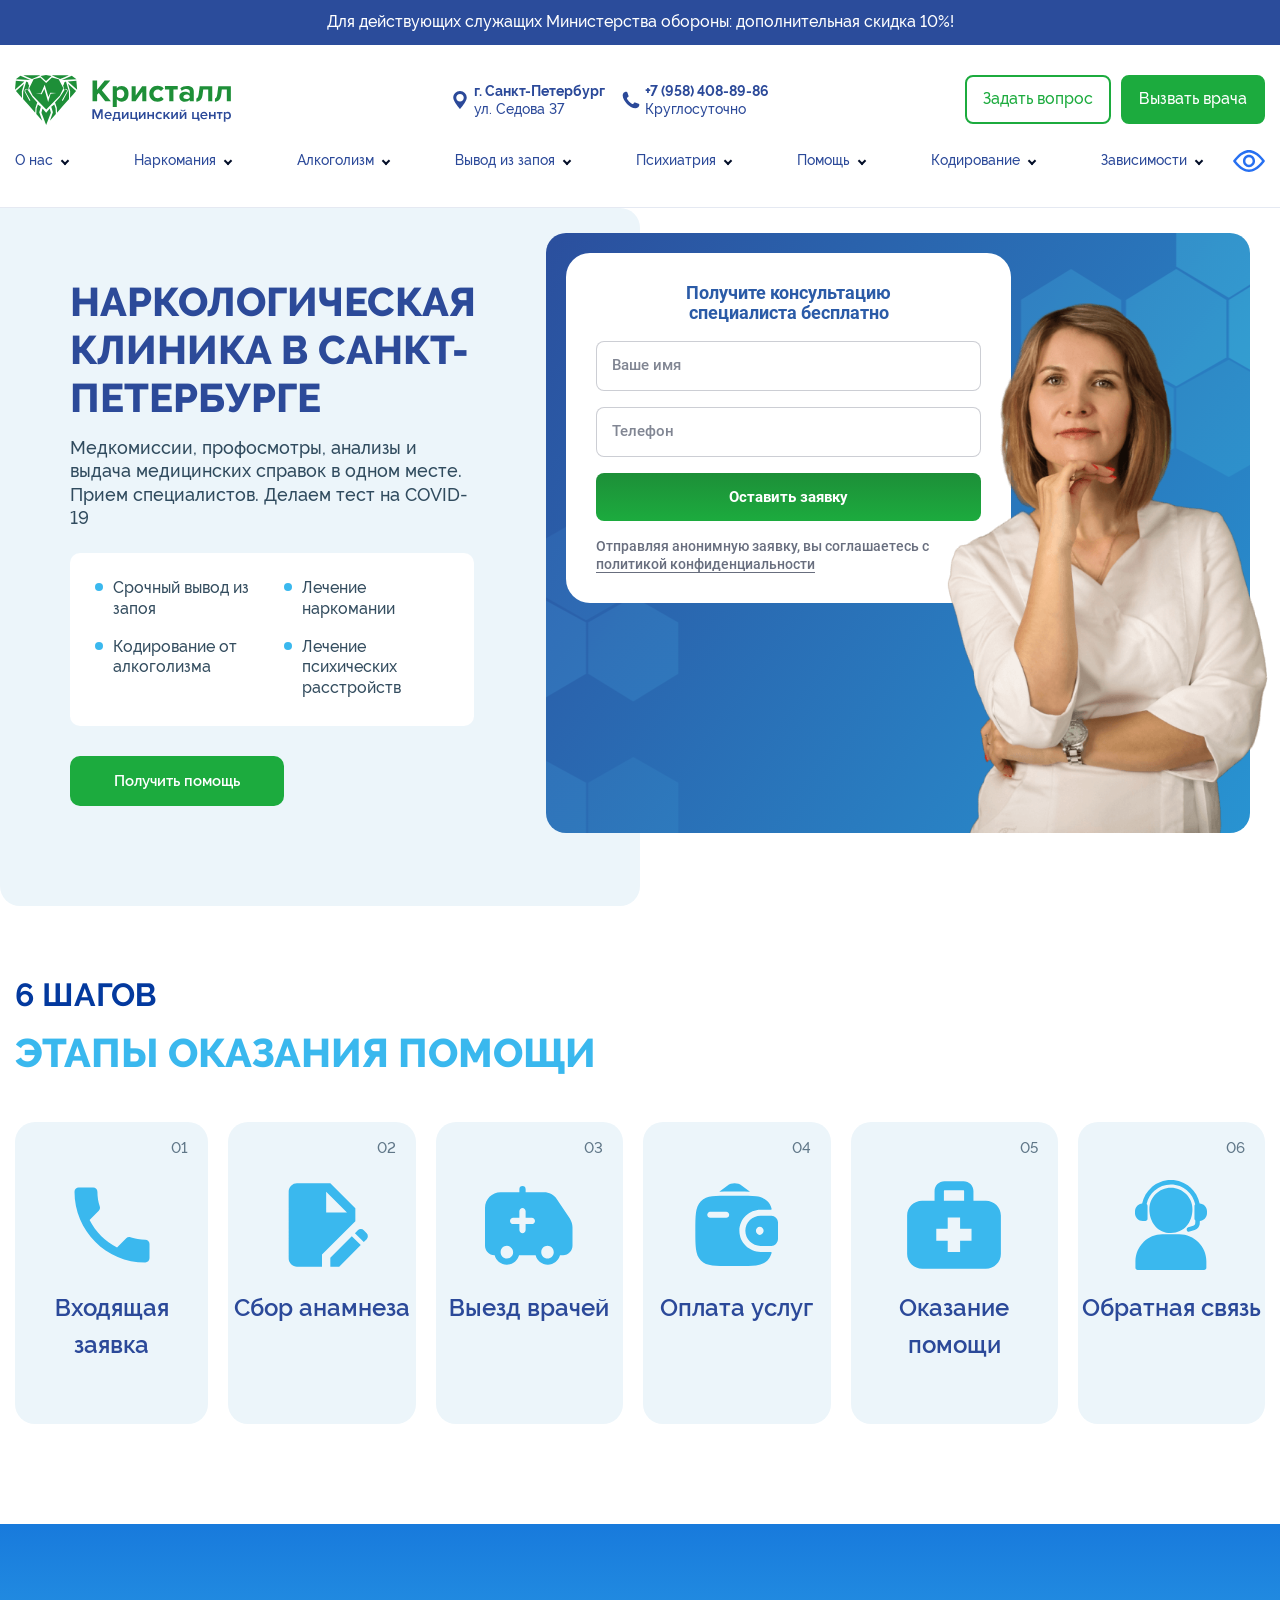
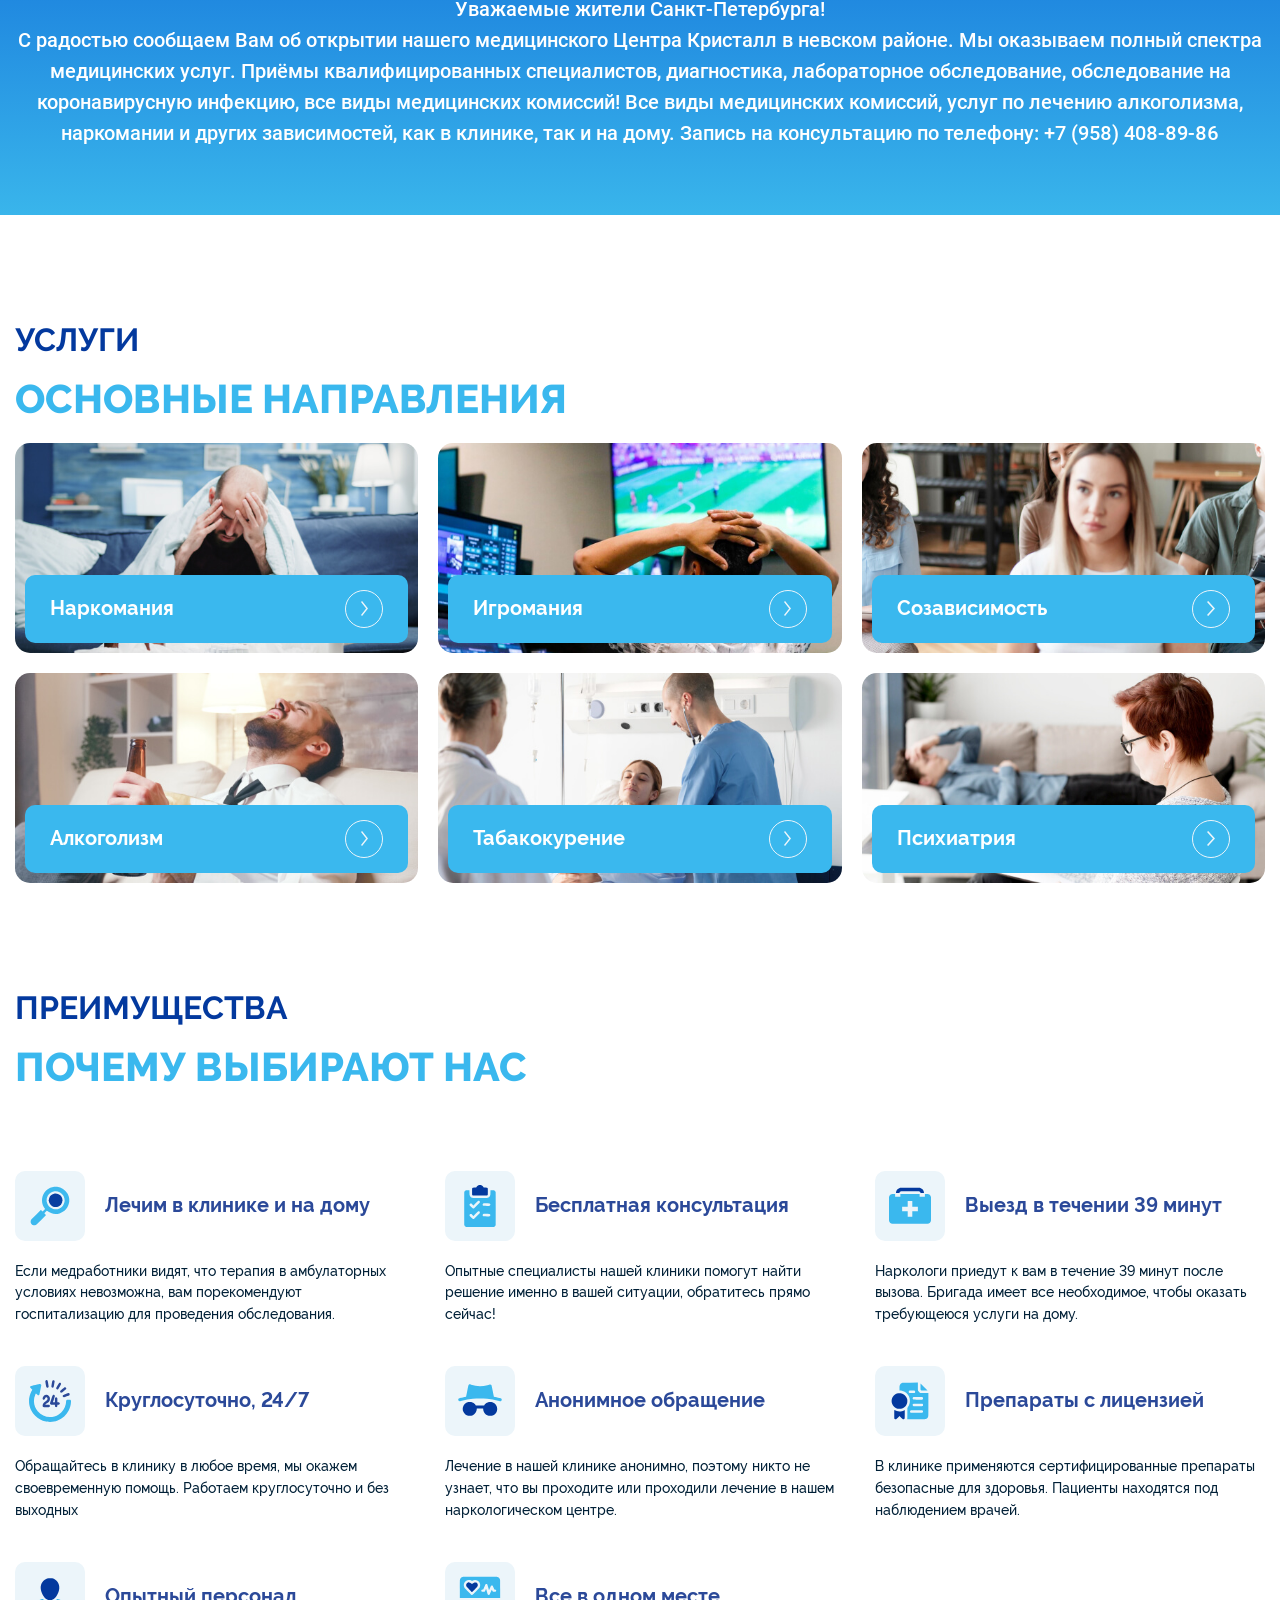
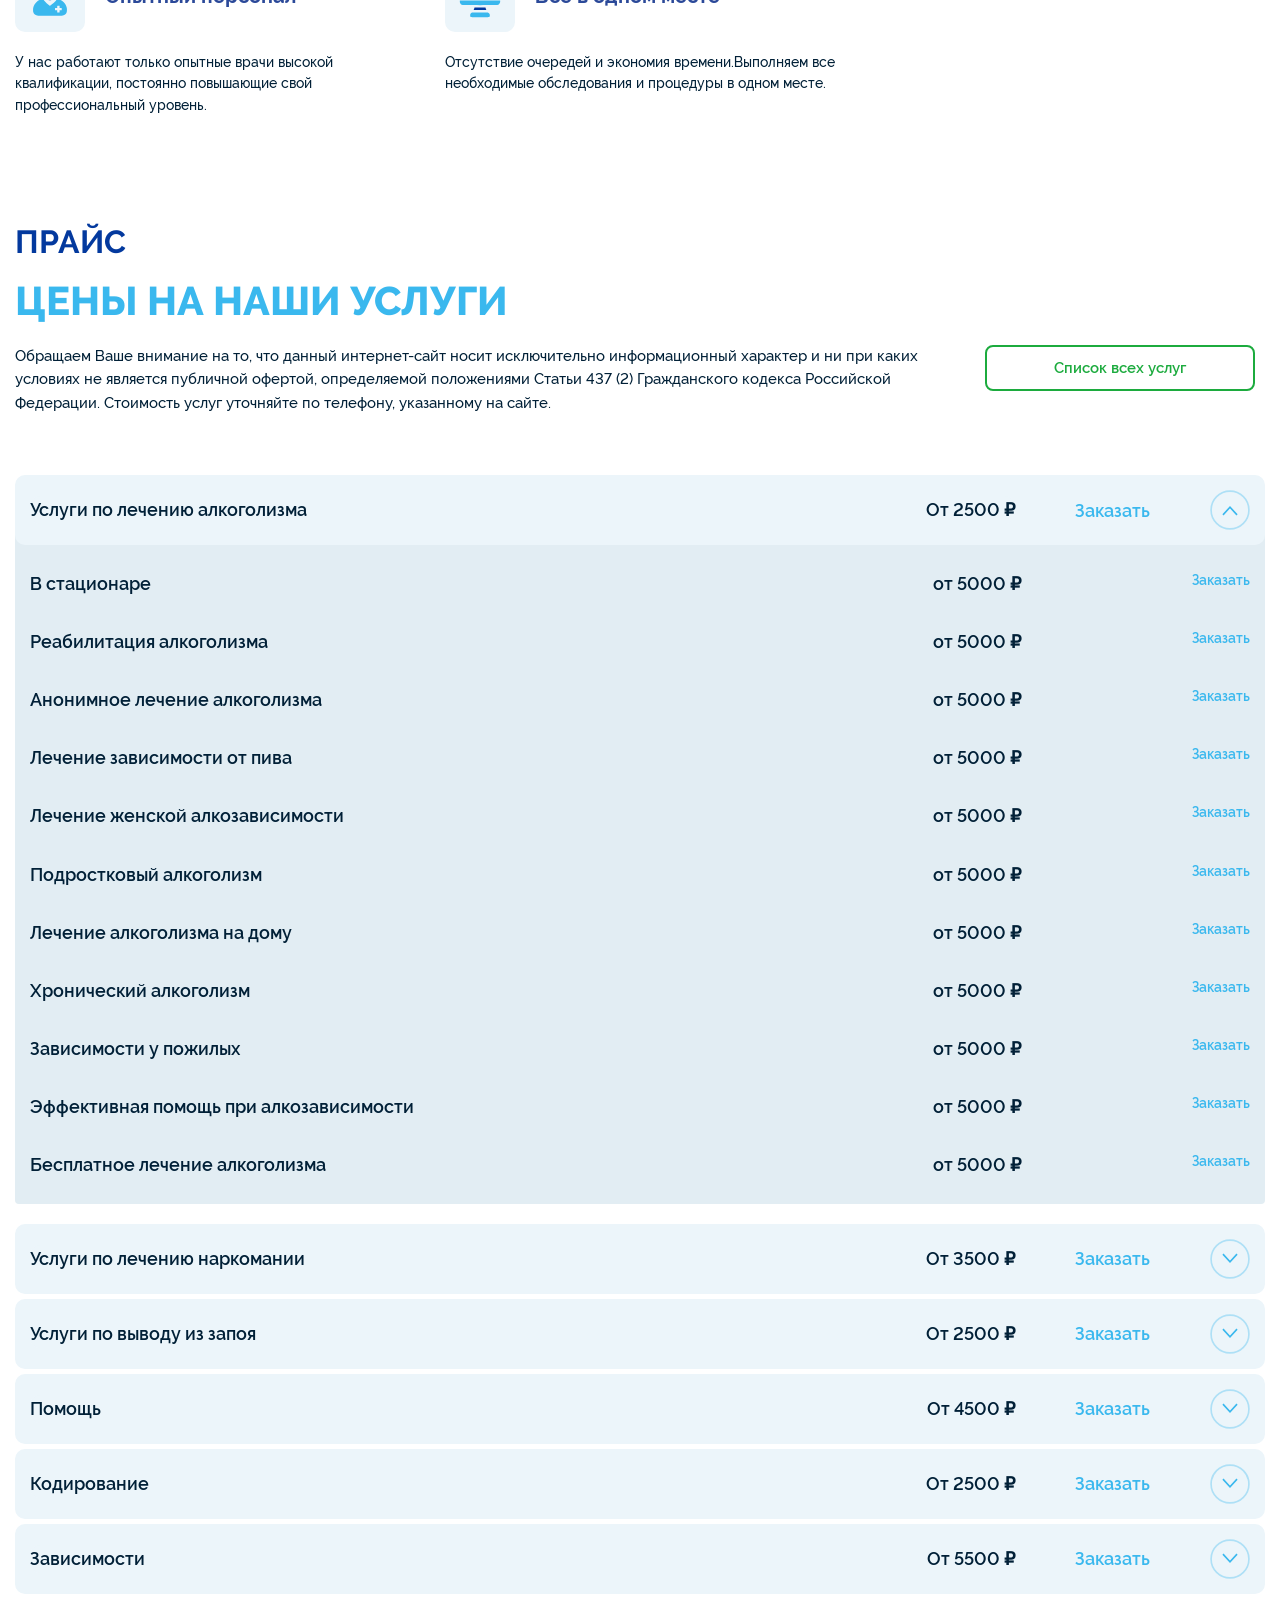
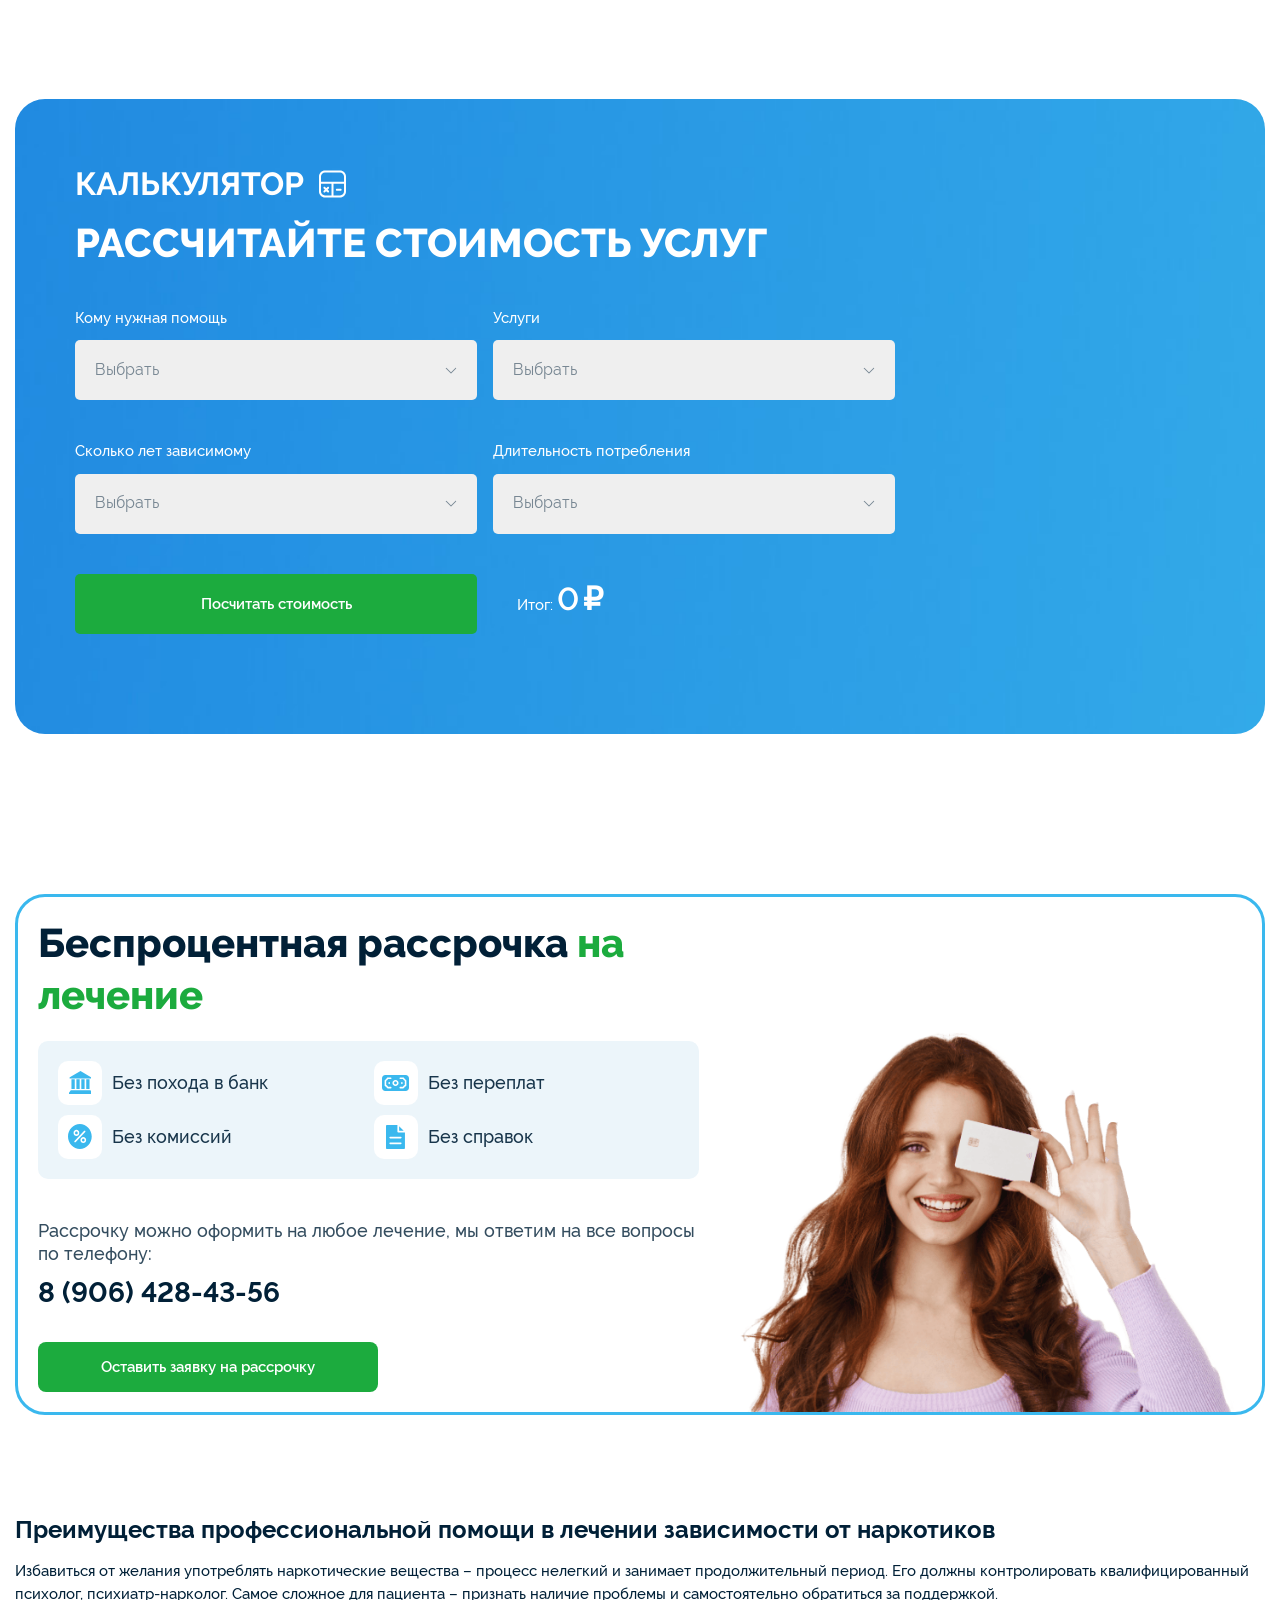
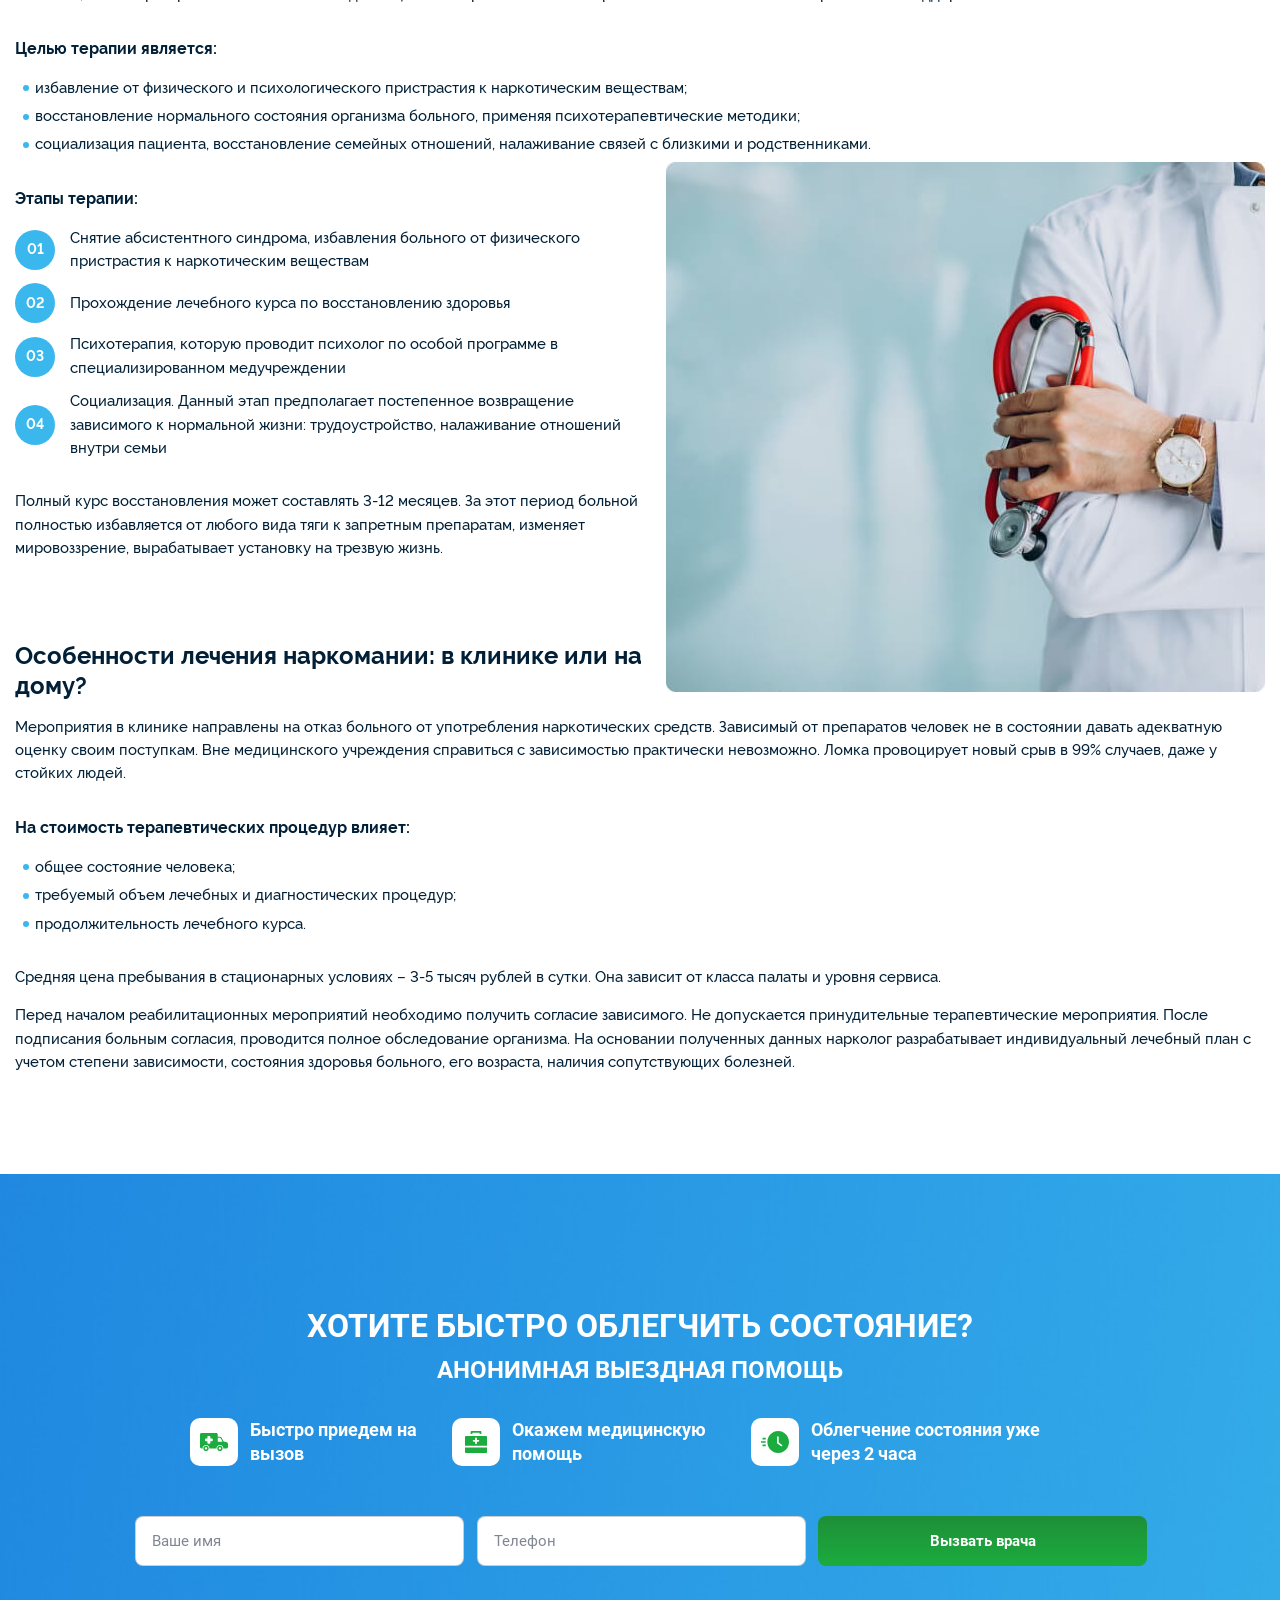
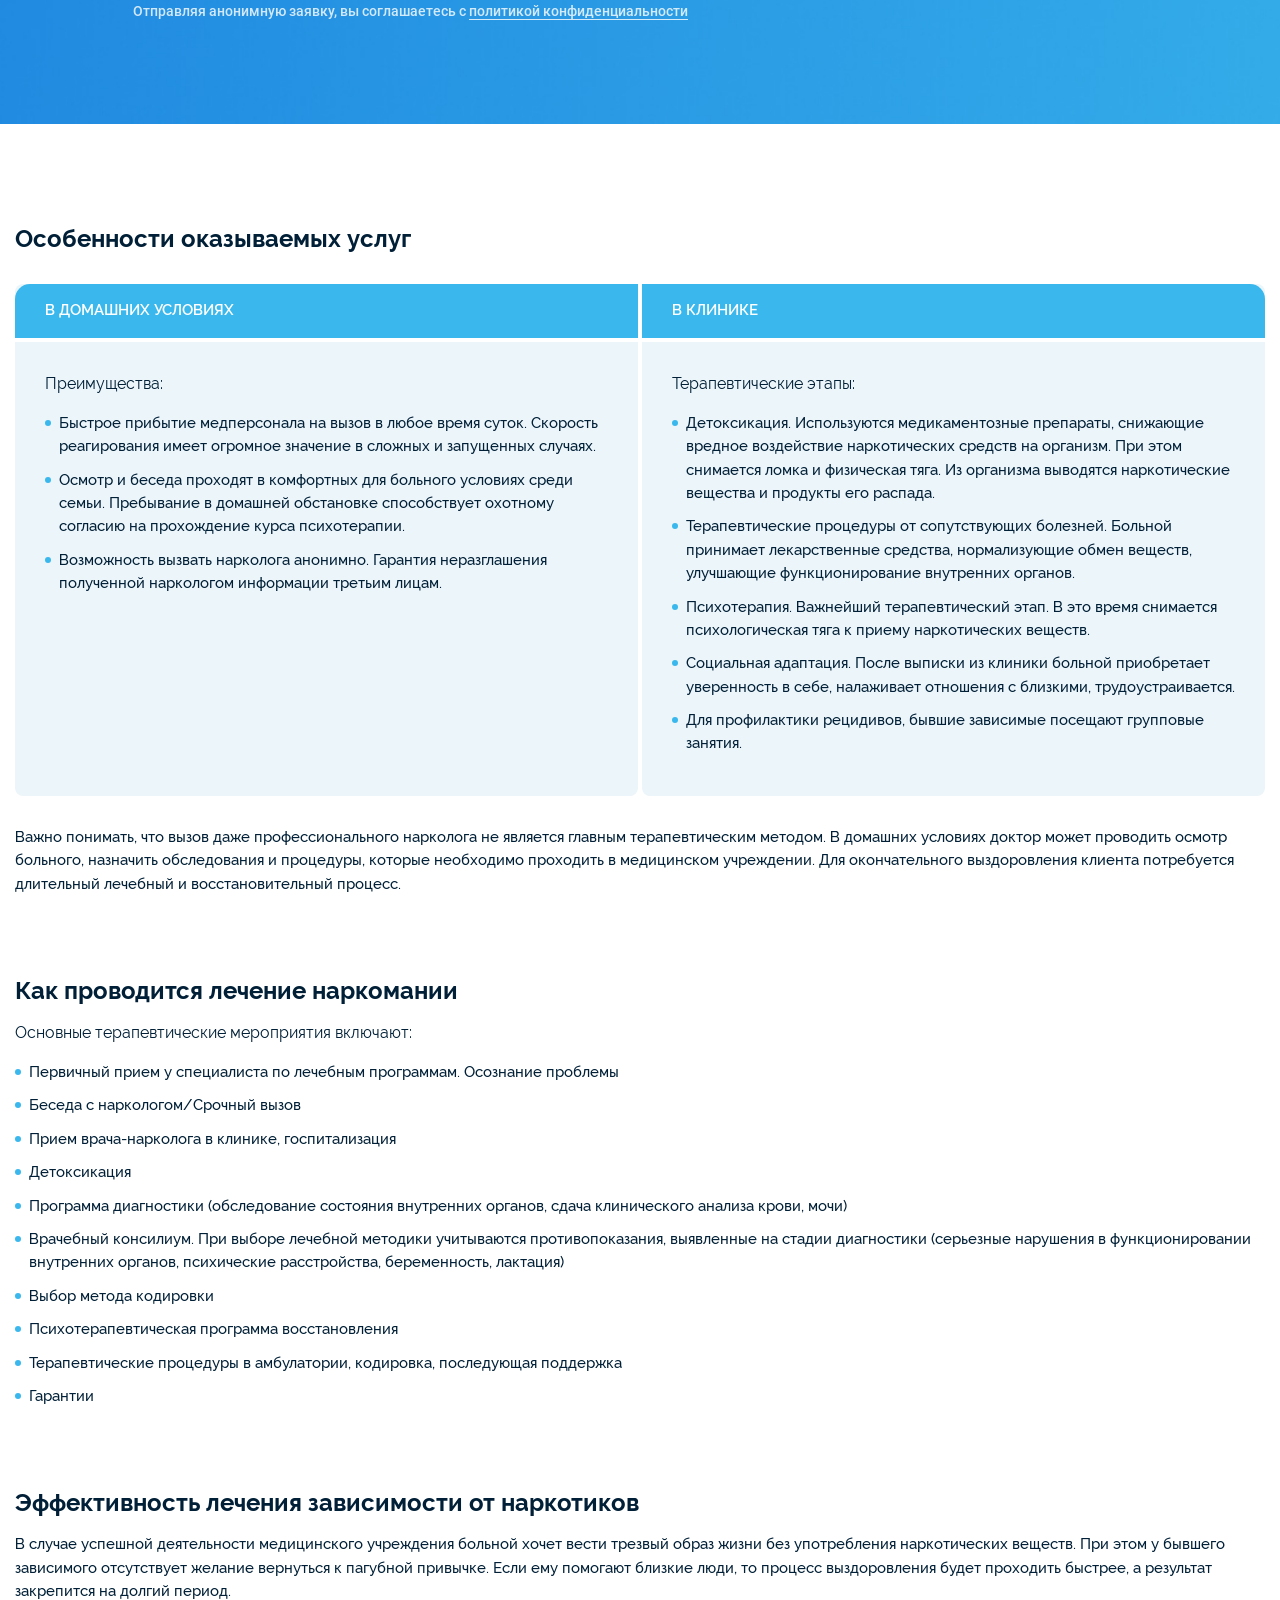
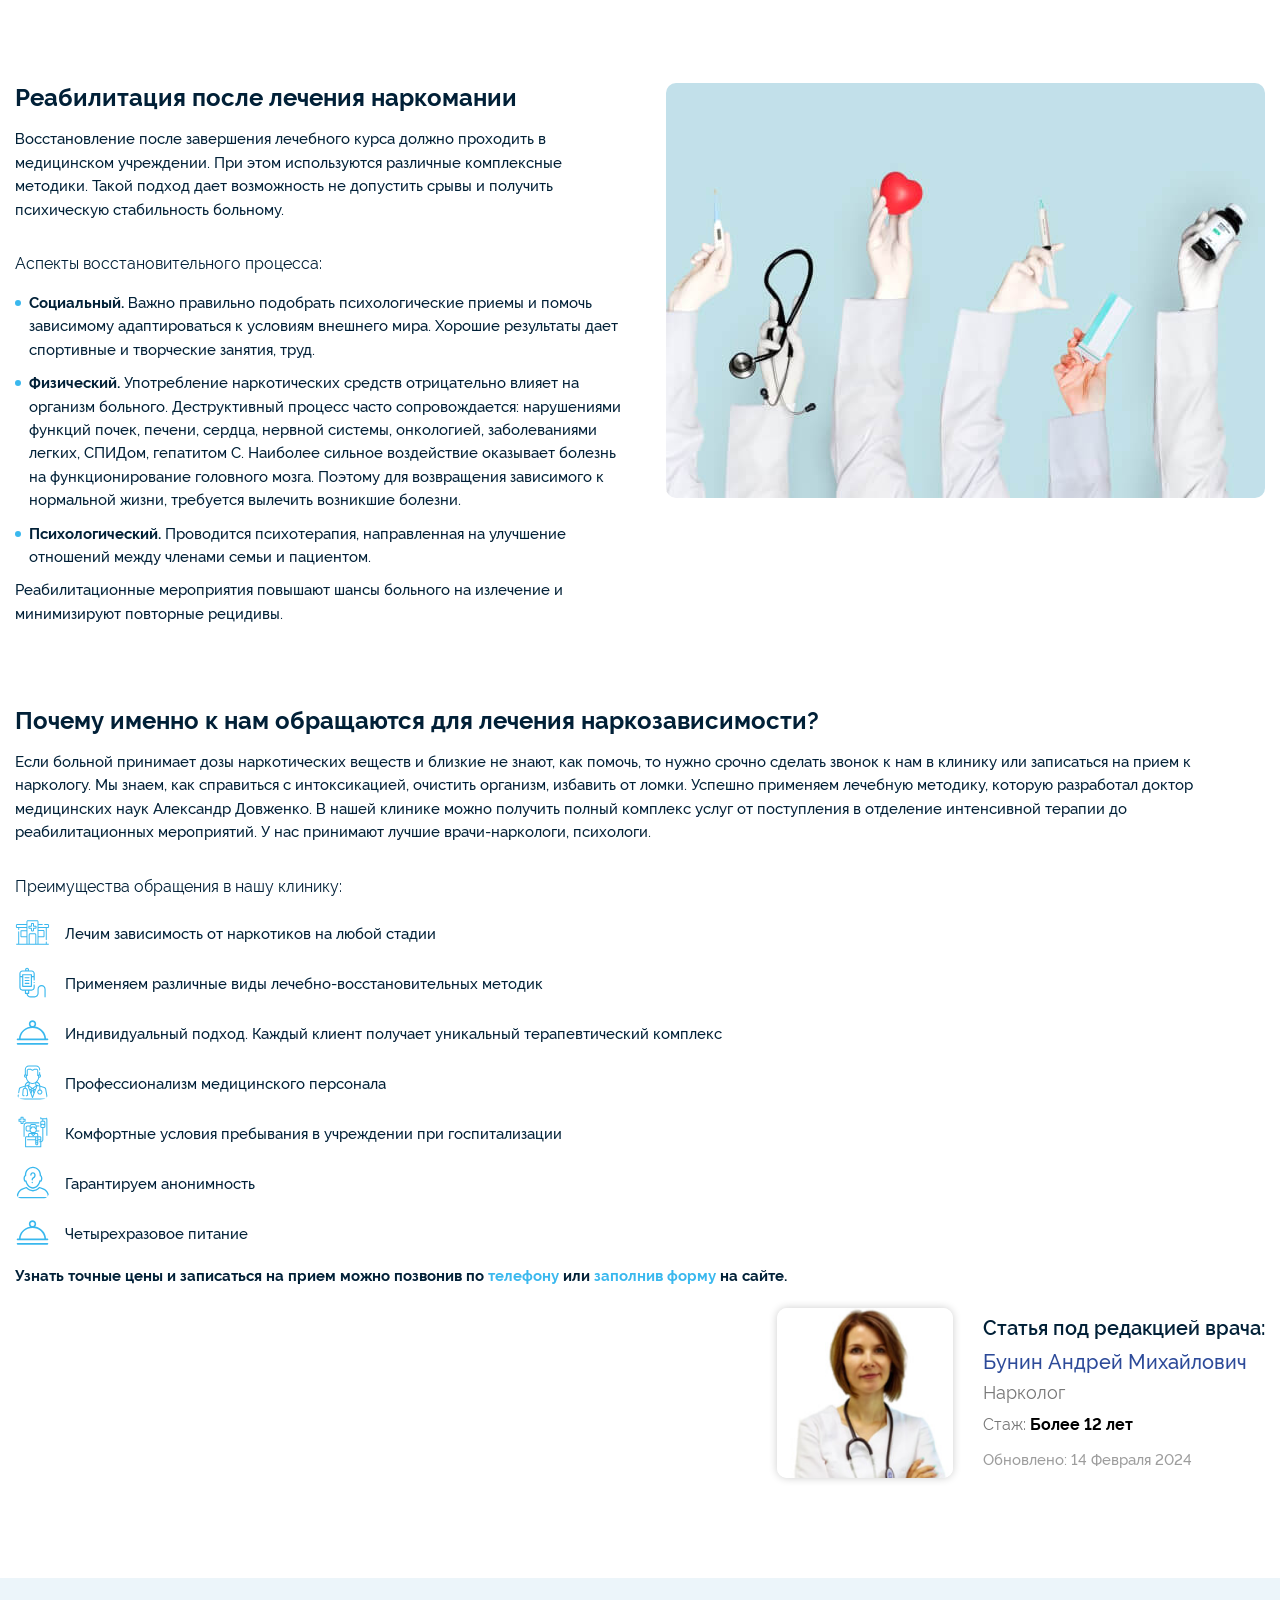
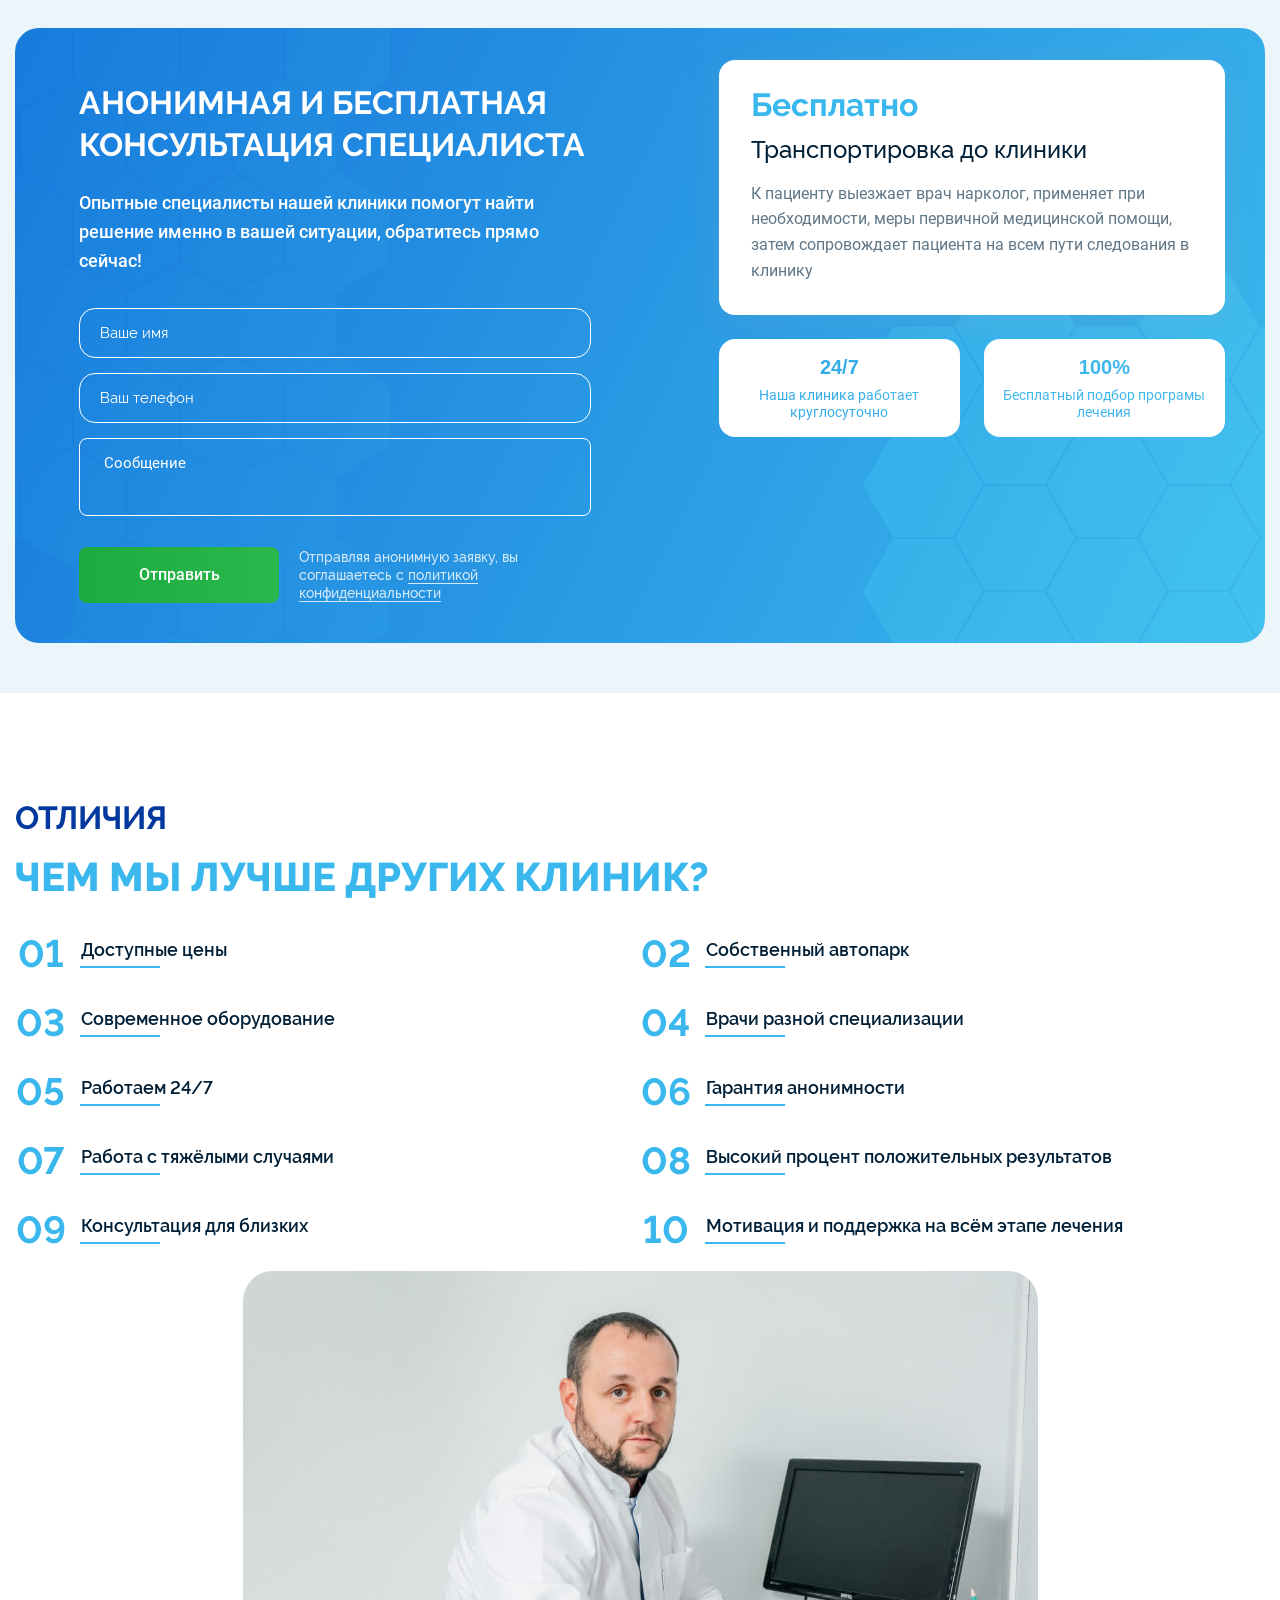
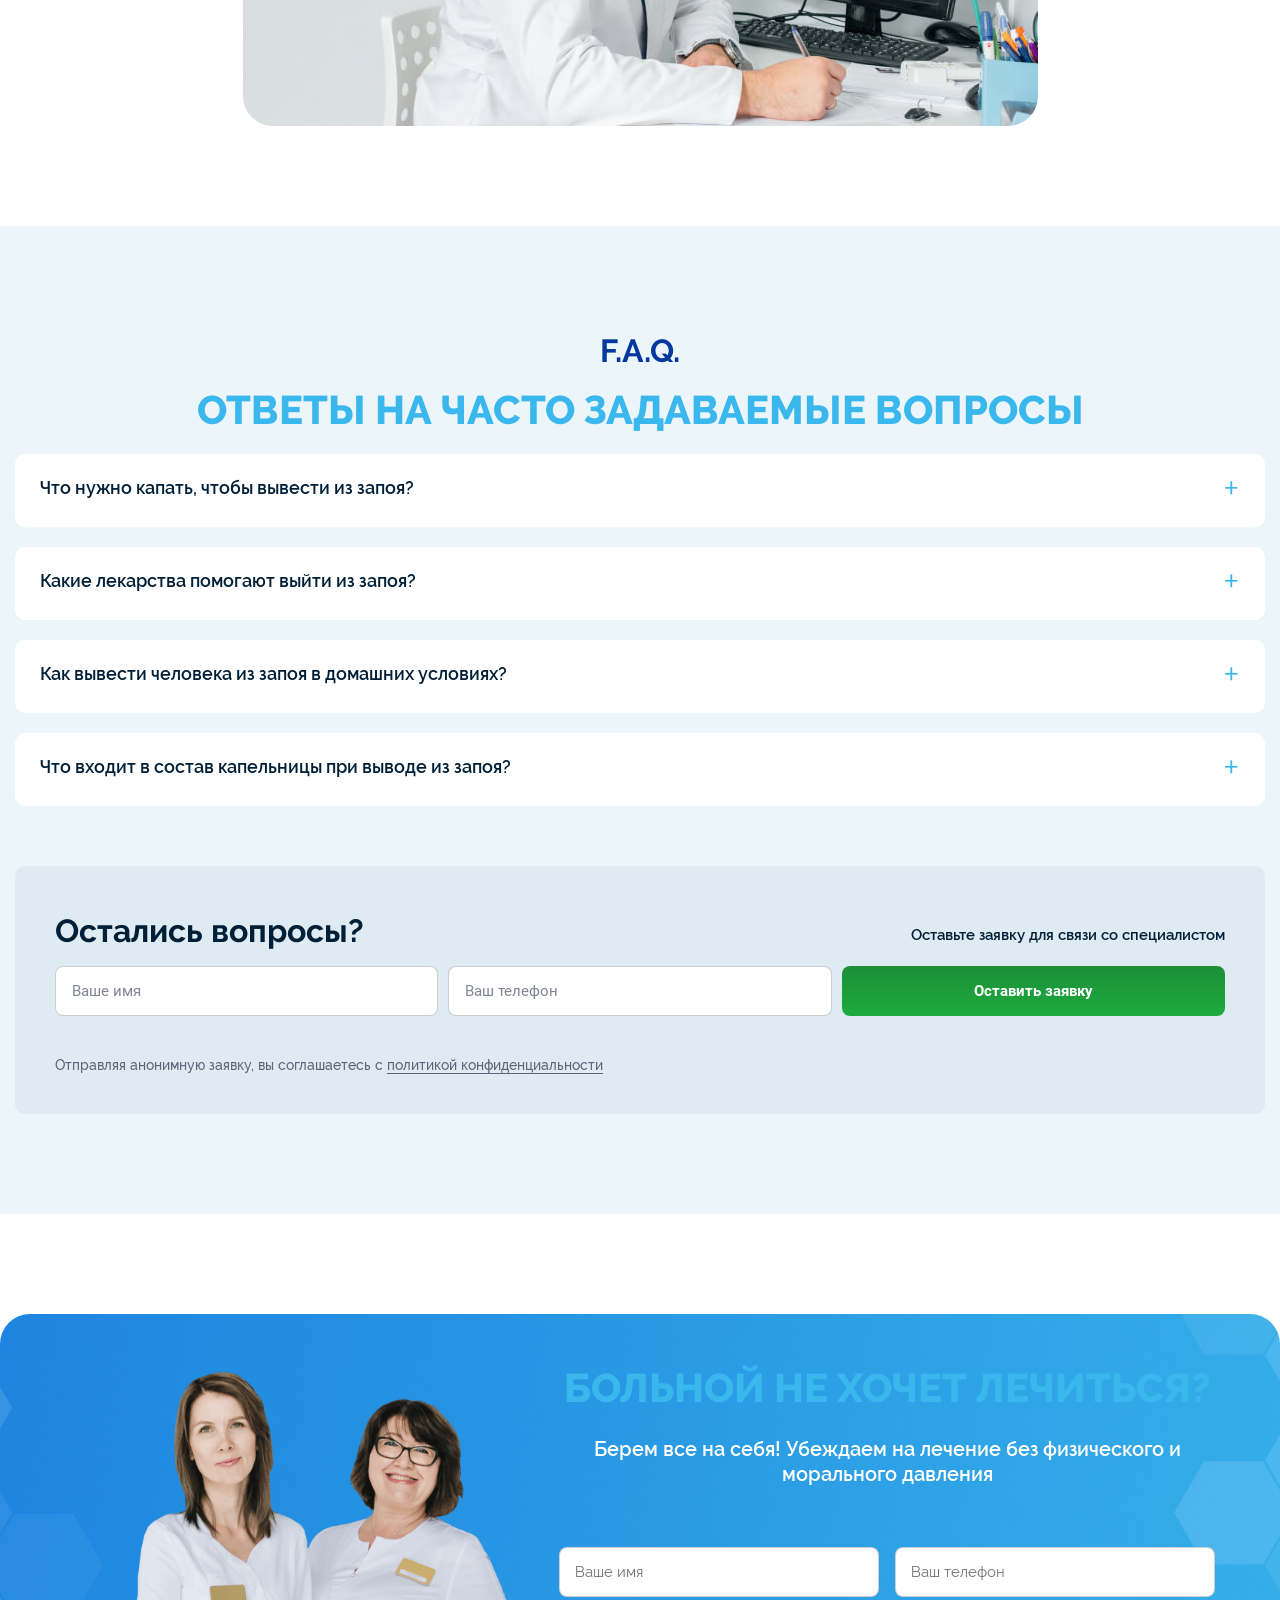
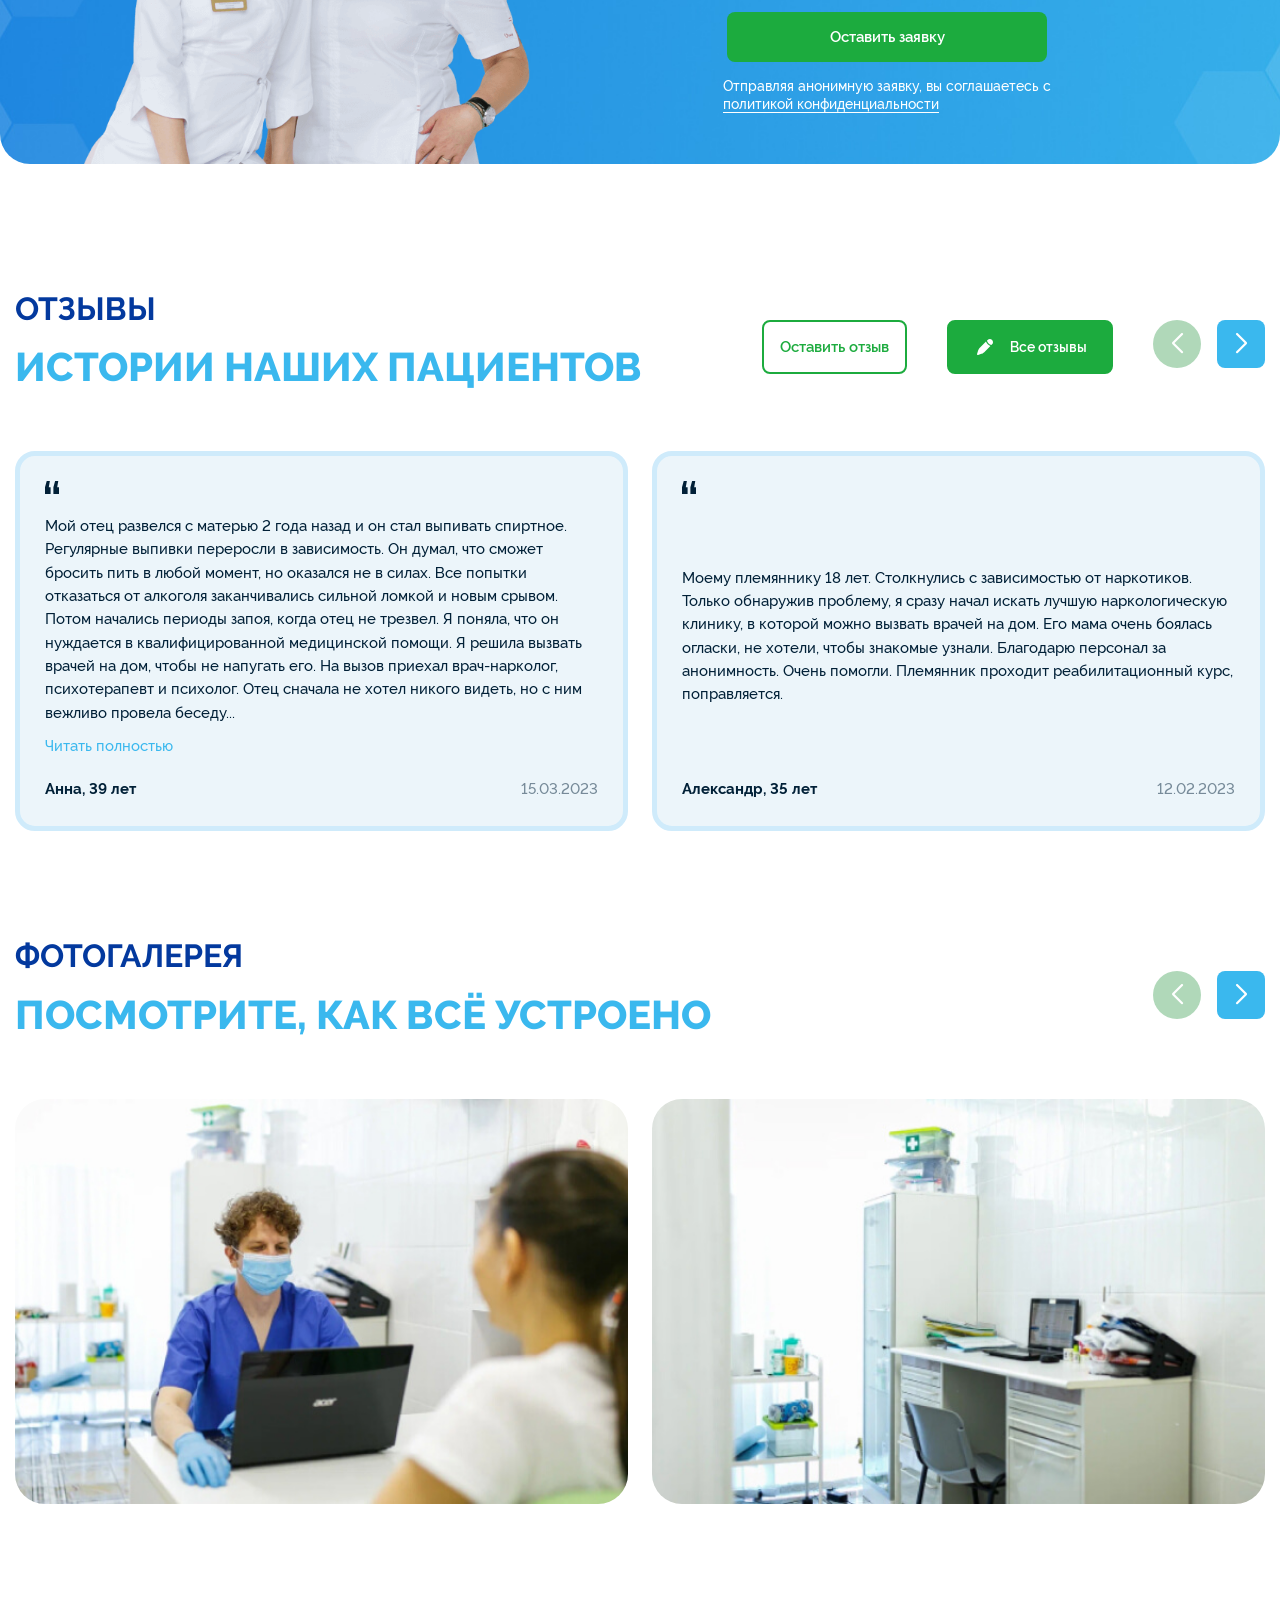
==== commit 11cf8c20: "fix bugs" ====
--- a/index.html
+++ b/index.html
@@ -9,12 +9,55 @@
     <link rel="stylesheet" href="assets/css/build/swiper.css">
     <link rel="stylesheet" href="assets/css/my_swiper.css">
     <link rel="stylesheet" href="assets/css/style.css">
-    <script defer src="https://api-maps.yandex.ru/2.1/?apikey=вашAPI-ключ&lang=ru_RU"></script>
     <script defer src="assets/js/swiper-bundle.js"></script>
     <script defer src="assets/js/fancybox.js"></script>
     <script defer src="assets/js/build/lidrekon-jquery.js"></script>
     <script defer src="assets/js/build/lidrekon.js"></script>
+    <script defer src="assets/js/build/mask.js"></script>
     <script defer src="assets/js/app.js"></script>
+    <script type="text/javascript">
+        document.addEventListener('DOMContentLoaded', function () {
+            let flagMap = false;
+            const blockMap = document.getElementById('map');
+            //const posTop = blockMap.getBoundingClientRect().top;
+            if (blockMap) {
+                console.log(blockMap)
+                const mapBtn = document.getElementById('map__btn');
+                if (mapBtn) {
+                    mapBtn.addEventListener('click', () => {
+                        if (!document.querySelector('[src="https://api-maps.yandex.ru/2.1/?apikey=ваш API-ключ&lang=ru_RU"]')) {
+                            const script = document.createElement('script');
+                            script.type = 'text/javascript';
+                            script.src = 'https://api-maps.yandex.ru/2.1/?apikey=ваш API-ключ&lang=ru_RU';
+                            document.head.appendChild(script);
+                        };
+                        setTimeout(function () {
+                            ymaps.ready(init);
+
+                            function init() {
+                                const map = document.querySelector('#map');
+
+                                if (map) {
+                                    var myMap = new ymaps.Map("map", {
+                                        center: [59.887349, 30.421384],
+                                        zoom: 16,
+                                    });
+                                    var myPlacemark = new ymaps.Placemark([59.887349, 30.421384], {}, {
+                                        iconLayout: 'default#image',
+                                    });
+                                    myMap.geoObjects.add(myPlacemark);
+                                };
+                            }
+                            flagMap = true;
+                            mapBtn.classList.add('active');
+                        }, 1000)
+
+                    })
+                }
+
+            }
+        });
+    </script>
     <title>Тут титл</title>
 </head>
 
@@ -310,7 +353,7 @@
                 </div>
                 <div class="intro-item intro-item--bg">
                     <form action="/" method="post" class="intro__form">
-                        <h3 class="intro__form--title">Получите консультацию специалиста бесплатно</h3>
+                        <div class="intro__form--title">Получите консультацию специалиста бесплатно</div>
                         <label class="user-input-wrp">
                             <input type="text" class="form--name" required />
                             <span class="floating-label">Ваше имя</span>
@@ -331,8 +374,8 @@
         </section>
         <section class="stage section-margin element-animation">
             <div class="container">
-                <h2 class="section-title">6 шагов</h2>
-                <h2 class="section-subtitle">этапы оказания помощи</h2>
+                <p class="section-title">6 шагов</p>
+                <p class="section-subtitle">этапы оказания помощи</p>
                 <div class="stage-inner">
                     <div class="stage-item">
                         <div class="stage-number">01</div>
@@ -400,7 +443,7 @@
         <section class="second element-animation section-margin">
             <div class="container">
                 <div class="second-inner">
-                    <h2>Уважаемые жители Санкт-Петербурга!</h2>
+                    <p>Уважаемые жители Санкт-Петербурга!</p>
                     <p>С радостью сообщаем Вам об открытии нашего медицинского Центра Кристалл в невском районе. Мы
                         оказываем полный спектра медицинских услуг. Приёмы квалифицированных специалистов,
                         диагностика,
@@ -413,12 +456,12 @@
         </section>
         <section class="works section-margin">
             <div class="container">
-                <h2 class="section-title">Услуги</h2>
-                <h2 class="section-subtitle">Основные направления</h2>
+                <p class="section-title">Услуги</p>
+                <p class="section-subtitle">Основные направления</p>
                 <div class="works-inner">
                     <a href="#" class="works-item">
                         <div class="works-item__wpapper">
-                            <h3 class="works-text">Наркомания</h3>
+                            <p class="works-text">Наркомания</p>
                             <div class="works-item__icon-wrapper">
                                 <img src="assets/img/new/work-icon.svg" alt="" class="works-item__icon">
                             </div>
@@ -427,7 +470,7 @@
                     </a>
                     <a href="#" class="works-item">
                         <div class="works-item__wpapper">
-                            <h3 class="works-text">Игромания</h3>
+                            <p class="works-text">Игромания</p>
                             <div class="works-item__icon-wrapper">
                                 <img src="assets/img/new/work-icon.svg" alt="" class="works-item__icon">
                             </div>
@@ -436,7 +479,7 @@
                     </a>
                     <a href="#" class="works-item">
                         <div class="works-item__wpapper">
-                            <h3 class="works-text">Созависимость</h3>
+                            <p class="works-text">Созависимость</p>
                             <div class="works-item__icon-wrapper">
                                 <img src="assets/img/new/work-icon.svg" alt="" class="works-item__icon">
                             </div>
@@ -445,7 +488,7 @@
                     </a>
                     <a href="#" class="works-item">
                         <div class="works-item__wpapper">
-                            <h3 class="works-text">Алкоголизм</h3>
+                            <p class="works-text">Алкоголизм</p>
                             <div class="works-item__icon-wrapper">
                                 <img src="assets/img/new/work-icon.svg" alt="" class="works-item__icon">
                             </div>
@@ -454,7 +497,7 @@
                     </a>
                     <a href="#" class="works-item">
                         <div class="works-item__wpapper">
-                            <h3 class="works-text">Табакокурение</h3>
+                            <p class="works-text">Табакокурение</p>
                             <div class="works-item__icon-wrapper">
                                 <img src="assets/img/new/work-icon.svg" alt="" class="works-item__icon">
                             </div>
@@ -463,7 +506,7 @@
                     </a>
                     <a href="#" class="works-item">
                         <div class="works-item__wpapper">
-                            <h3 class="works-text">Психиатрия</h3>
+                            <p class="works-text">Психиатрия</p>
                             <div class="works-item__icon-wrapper">
                                 <img src="assets/img/new/work-icon.svg" alt="" class="works-item__icon">
                             </div>
@@ -475,8 +518,8 @@
         </section>
         <section class="why__are__we section-margin">
             <div class="container">
-                <h2 class="section-title">преимущества</h2>
-                <h2 class="section-subtitle">Почему выбирают нас</h2>
+                <p class="section-title">преимущества</p>
+                <p class="section-subtitle">Почему выбирают нас</p>
                 <div class="why__are__we-inner">
                     <div class="why__are__we-item">
                         <h4>
@@ -578,7 +621,7 @@
         </section>
         <section class="price section-margin element-animation">
             <div class="container">
-                <h2 class="section-title">Прайс</h2>
+                <p class="section-title">Прайс</p>
                 <h2 class="section-subtitle">Цены на наши услуги</h2>
                 <div class="price-inner">
                     <div class="price-item">
@@ -591,14 +634,14 @@
                         </a>
                     </div>
                     <ul class="panel-group">
-                        <li class="panel-title">
+                        <li class="panel-title panel-active">
                             <div>
                                 <div>
                                     <span>Услуги по лечению алкоголизма</span>
                                     <span>От 2500 ₽ </span>
                                 </div>
-                                <button><span class="open-popup-thrid"
-                                        id="Услуги по лечению алкоголизма">Заказать</span>
+                                <button class="faq__accor-btn">
+                                    <span class="open-popup-thrid" id="Услуги по лечению алкоголизма">Заказать</span>
                                     <picture>
                                         <source srcset="assets/img/icon/popup.svg" type="image/svg+xml">
                                         <img src="assets/img/icon/popup.png" alt="popup">
@@ -606,7 +649,7 @@
                                 </button>
                             </div>
                         </li>
-                        <li class="panel-body">
+                        <li class="panel-body active">
                             <ul>
                                 <li><span>В стационаре</span> <span>от 5000 ₽</span> <a class="open-popup-thrid"
                                         id="В стационаре">Заказать</a></li>
@@ -642,7 +685,8 @@
                                     <span>Услуги по лечению наркомании</span>
                                     <span>От 3500 ₽ </span>
                                 </div>
-                                <button><span class="open-popup-thrid" id="Услуги по лечению наркомании">Заказать</span>
+                                <button class="faq__accor-btn"><span class="open-popup-thrid"
+                                        id="Услуги по лечению наркомании">Заказать</span>
                                     <picture>
                                         <source srcset="assets/img/icon/popup.svg" type="image/svg+xml">
                                         <img src="assets/img/icon/popup.png" alt="popup">
@@ -662,7 +706,8 @@
                                     <span>Услуги по выводу из запоя</span>
                                     <span>От 2500 ₽ </span>
                                 </div>
-                                <button><span class="open-popup-thrid" id="Услуги по выводу из запоя">Заказать</span>
+                                <button class="faq__accor-btn"><span class="open-popup-thrid"
+                                        id="Услуги по выводу из запоя">Заказать</span>
                                     <picture>
                                         <source srcset="assets/img/icon/popup.svg" type="image/svg+xml">
                                         <img src="assets/img/icon/popup.png" alt="popup">
@@ -682,7 +727,8 @@
                                     <span>Помощь</span>
                                     <span>От 4500 ₽ </span>
                                 </div>
-                                <button><span class="open-popup-thrid" id="Помощь">Заказать</span>
+                                <button class="faq__accor-btn"><span class="open-popup-thrid"
+                                        id="Помощь">Заказать</span>
                                     <picture>
                                         <source srcset="assets/img/icon/popup.svg" type="image/svg+xml">
                                         <img src="assets/img/icon/popup.png" alt="popup">
@@ -702,7 +748,8 @@
                                     <span>Кодирование</span>
                                     <span>От 2500 ₽ </span>
                                 </div>
-                                <button><span class="open-popup-thrid" id="Кодирование">Заказать</span>
+                                <button class="faq__accor-btn"><span class="open-popup-thrid"
+                                        id="Кодирование">Заказать</span>
                                     <picture>
                                         <source srcset="assets/img/icon/popup.svg" type="image/svg+xml">
                                         <img src="assets/img/icon/popup.png" alt="popup">
@@ -722,7 +769,8 @@
                                     <span>Зависимости</span>
                                     <span>От 5500 ₽ </span>
                                 </div>
-                                <button><span class="open-popup-thrid" id="Зависимости">Заказать</span>
+                                <button class="faq__accor-btn"><span class="open-popup-thrid"
+                                        id="Зависимости">Заказать</span>
                                     <picture>
                                         <source srcset="assets/img/icon/popup.svg" type="image/svg+xml">
                                         <img src="assets/img/icon/popup.png" alt="popup">
@@ -743,8 +791,15 @@
         <section class="calc section-margin element-animation">
             <div class="container">
                 <div class="calc-inner">
-                    <h2 class="section-title">Калькулятор</h2>
-                    <h2 class="section-subtitle">рассчитайте стоимость услуг</h2>
+                    <div class="calc__top">
+                        <p class="calc__title section-title">Калькулятор</p>
+                        <svg width="27" height="28" viewBox="0 0 27 28" fill="none" xmlns="http://www.w3.org/2000/svg">
+                            <path
+                                d="M6 1.5V0.5V1.5ZM21.625 20.625C22.1773 20.625 22.625 20.1773 22.625 19.625C22.625 19.0727 22.1773 18.625 21.625 18.625V20.625ZM17.875 18.625C17.3227 18.625 16.875 19.0727 16.875 19.625C16.875 20.1773 17.3227 20.625 17.875 20.625V18.625ZM1 21.5H0H1ZM4.66789 20.7929C4.27737 21.1834 4.27737 21.8166 4.66789 22.2071C5.05842 22.5976 5.69158 22.5976 6.08211 22.2071L4.66789 20.7929ZM9.83211 18.4571C10.2226 18.0666 10.2226 17.4334 9.83211 17.0429C9.44158 16.6524 8.80842 16.6524 8.41789 17.0429L9.83211 18.4571ZM8.41789 22.2071C8.80842 22.5976 9.44158 22.5976 9.83211 22.2071C10.2226 21.8166 10.2226 21.1834 9.83211 20.7929L8.41789 22.2071ZM6.08211 17.0429C5.69158 16.6524 5.05842 16.6524 4.66789 17.0429C4.27737 17.4334 4.27737 18.0666 4.66789 18.4571L6.08211 17.0429ZM2 6.5C2 5.43913 2.42143 4.42172 3.17157 3.67157L1.75736 2.25736C0.632141 3.38258 0 4.9087 0 6.5H2ZM3.17157 3.67157C3.92172 2.92143 4.93913 2.5 6 2.5V0.5C4.4087 0.5 2.88258 1.13214 1.75736 2.25736L3.17157 3.67157ZM6 2.5H21V0.5H6V2.5ZM21 2.5C22.0609 2.5 23.0783 2.92143 23.8284 3.67157L25.2426 2.25736C24.1174 1.13214 22.5913 0.5 21 0.5V2.5ZM23.8284 3.67157C24.5786 4.42172 25 5.43913 25 6.5H27C27 4.9087 26.3679 3.38258 25.2426 2.25736L23.8284 3.67157ZM25 6.5V12.75H27V6.5H25ZM26 11.75H1V13.75H26V11.75ZM2 12.75V6.5H0V12.75H2ZM21.625 18.625H17.875V20.625H21.625V18.625ZM13.5 13.75H26V11.75H13.5V13.75ZM25 12.75V21.5H27V12.75H25ZM25 21.5C25 22.5609 24.5786 23.5783 23.8284 24.3284L25.2426 25.7426C26.3679 24.6174 27 23.0913 27 21.5H25ZM23.8284 24.3284C23.0783 25.0786 22.0609 25.5 21 25.5V27.5C22.5913 27.5 24.1174 26.8679 25.2426 25.7426L23.8284 24.3284ZM21 25.5H13.5V27.5H21V25.5ZM14.5 26.5V12.75H12.5V26.5H14.5ZM13.5 11.75H1V13.75H13.5V11.75ZM0 12.75V21.5H2V12.75H0ZM0 21.5C0 23.0913 0.632141 24.6174 1.75736 25.7426L3.17157 24.3284C2.42143 23.5783 2 22.5609 2 21.5H0ZM1.75736 25.7426C2.88258 26.8679 4.4087 27.5 6 27.5V25.5C4.93913 25.5 3.92172 25.0786 3.17157 24.3284L1.75736 25.7426ZM6 27.5H13.5V25.5H6V27.5ZM6.08211 22.2071L7.95711 20.3321L6.54289 18.9179L4.66789 20.7929L6.08211 22.2071ZM7.95711 20.3321L9.83211 18.4571L8.41789 17.0429L6.54289 18.9179L7.95711 20.3321ZM6.54289 20.3321L8.41789 22.2071L9.83211 20.7929L7.95711 18.9179L6.54289 20.3321ZM7.95711 18.9179L6.08211 17.0429L4.66789 18.4571L6.54289 20.3321L7.95711 18.9179Z"
+                                fill="white" />
+                        </svg>
+                    </div>
+                    <p class="calc__descr section-subtitle">рассчитайте стоимость услуг</p>
                     <form action="/" method="post" class="select__form">
                         <div class="select__form-item">
                             <label>Кому нужная помощь</label>
@@ -885,74 +940,9 @@
                             и
                             родственниками.</li>
                     </ul>
-                    <div class="plus-important">
-                        <p>
-                            <span>Важно:</span> курс проводится исключительно в специализированных клиниках.
-                            Самостоятельно избавится от проблемы практически невозможно, а все попытки могут лишь
-                            усугубить состояние зависимого. Большой практический опыт позволяет нам выделить три
-                            главных
-                            составляющих успеха:
-                        </p>
-                    </div>
-                    <div class="plus__center">
-                        <div class="plus__center-item plus__center-item--big">
-                            <div class="plus__center-elem">
-                                <picture>
-                                    <source srcset="assets/img/plus/1.svg" type="image/svg+xml">
-                                    <img src="assets/img/plus/1.png" alt="Мотивация">
-                                </picture>
-                                <p>
-                                    <span>Мотивация.</span>
-                                    Если у пациента отсутствует желание отказаться от наркотиков, то проведение
-                                    любых
-                                    процедур и манипуляций не имеет смысла. Для убеждения его избавиться от тяги к
-                                    психоактивным веществам и добровольно госпитализироваться, персонал клиники
-                                    применяет особые современные методики, которые всесторонне поощряют отказ от
-                                    наркотических средств. Медперсонал определяет причины пагубной привычки,
-                                    непринужденно устраняет защитные психологические барьеры. При необходимости,
-                                    можно
-                                    сделать вызов врча-нарколога по адресу больного, который убедит его в
-                                    необходимости
-                                    лечь в больницу.
-                                </p>
-                            </div>
-                            <div class="plus__center-elem">
-                                <picture>
-                                    <source srcset="assets/img/plus/2.svg" type="image/svg+xml">
-                                    <img src="assets/img/plus/2.png" alt="Поддержка">
-                                </picture>
-                                <p>
-                                    <span>Поддержка.</span>
-                                    Когда больной будет ощущать поддержку близких, друзей, родственников его
-                                    восстановление пройдет быстрее и легче.
-                                </p>
-                            </div>
-                            <div class="plus__center-elem">
-                                <picture>
-                                    <source srcset="assets/img/plus/3.svg" type="image/svg+xml">
-                                    <img src="assets/img/plus/3.png" alt="Анонимность">
-                                </picture>
-                                <p>
-                                    <span>Анонимность.</span>
-                                    Окружающие не всегда готовы принять в свое общество зависимого, который
-                                    пролечился.
-                                    У пациента медицинского учреждения после выписки часто возникают трудности с
-                                    трудоустройством, проблемы в личной жизни. Многие из наркозависимых лиц не
-                                    желают
-                                    госпитализироваться, опасаясь огласки и передачи данных об их заболевании в
-                                    государственные органы. В клинике «Кристалл» можно пройти полный курс
-                                    восстановления
-                                    полностью анонимно. Вся информация об обратившихся в клинику людях хранится
-                                    только в
-                                    архивах учреждения и не передается третьим лицам.
-                                </p>
-                            </div>
-
-                        </div>
-                        <div class="plus__center-item">
-                            <img src="assets/img/plus/man.jpg" alt="man">
-                        </div>
-                    </div>
+                    <picture>
+                        <img src="assets/img/plus/man.jpg" alt="man">
+                    </picture>
                     <ul class="counter--reset">
                         <h6>Этапы терапии:</h6>
                         <li>Снятие абсистентного синдрома, избавления больного от физического пристрастия к
@@ -1294,10 +1284,10 @@
                 <div class="container consultations__container">
                     <div class="consultations__box" style="margin: auto;">
                         <form class="consultations__form" id="consultations__form">
-                            <h2 class="consultations-title">
+                            <p class="consultations-title">
                                 Анонимная и бесплатная
                                 консультация специалиста
-                            </h2>
+                            </p>
                             <p class="consultations-text">
                                 Опытные специалисты нашей клиники помогут найти решение именно в вашей ситуации,
                                 обратитесь прямо
@@ -1309,7 +1299,7 @@
 
                                 </label>
                                 <label class="user-input-wrp consultations__label consultations__label--row">
-                                    <input type="text" class="form--phone" placeholder="Ваш телефон" required />
+                                    <input type="tel" class="form--phone" placeholder="Ваш телефон" required />
                                 </label>
 
                                 <label class="user-input-wrp consultations__label consultations__label--row">
@@ -1330,9 +1320,9 @@
                         </form>
                         <div class="consultations__column">
                             <div class="consultations__column-transport">
-                                <h3 class="consultations__column-title">
+                                <p class="consultations__column-title">
                                     Бесплатно
-                                </h3>
+                                </p>
                                 <strong class="consultations__column-cliniki">
                                     Транспортировка до клиники
                                 </strong>
@@ -1368,8 +1358,8 @@
             <div class="container">
                 <div class="difference-inner">
                     <div class="difference-item">
-                        <h2 class="section-title">Отличия</h2>
-                        <h2 class="section-subtitle">Чем мы лучше других клиник?</h2>
+                        <p class="section-title">Отличия</p>
+                        <p class="section-subtitle">Чем мы лучше других клиник?</p>
                         <ul class="difference-list">
                             <li>Доступные цены</li>
                             <li>Собственный автопарк</li>
@@ -1392,11 +1382,11 @@
         <section class="faq section-margin element-animation">
             <div class="container">
                 <div class="faq-inner">
-                    <h2 class="section-title">F.A.Q.</h2>
+                    <p class="section-title">F.A.Q.</p>
                     <h2 class="section-subtitle">ОТВЕТЫ НА ЧАСТО ЗАДАВАЕМЫЕ ВОПРОСЫ</h2>
 
                     <div class="faq-item">
-                        <div class="panel-title"> Что нужно капать, чтобы вывести из запоя? <span>+</span></div>
+                        <h3 class="panel-title"> Что нужно капать, чтобы вывести из запоя? <span>+</span></h3>
 
                         <div class="faq-content panel-body">
                             <p>
@@ -1421,7 +1411,7 @@
 
                     <div class="faq-item">
 
-                        <div class="panel-title">Какие лекарства помогают выйти из запоя?<span>+</span></div>
+                        <h3 class="panel-title">Какие лекарства помогают выйти из запоя?<span>+</span></h3>
 
                         <div class="faq-content panel-body">Lorem ipsum dolor sit amet consectetur adipisicing elit.
                             Nisi iure error deleniti. Nihil, ex eius voluptatibus ab quasi velit assumenda numquam
@@ -1429,8 +1419,8 @@
                     </div>
 
                     <div class="faq-item">
-                        <div class="panel-title">Как вывести человека из запоя в домашних условиях?<span>+</span>
-                        </div>
+                        <h3 class="panel-title">Как вывести человека из запоя в домашних условиях?<span>+</span>
+                        </h3>
 
                         <div class="faq-content panel-body">Lorem ipsum dolor sit amet consectetur adipisicing elit.
                             Nisi iure error deleniti. Nihil, ex eius voluptatibus ab quasi velit assumenda numquam
@@ -1439,8 +1429,8 @@
 
                     <div class="faq-item">
 
-                        <div class="panel-title">Что входит в состав капельницы при выводе из запоя?<span>+</span>
-                        </div>
+                        <h3 class="panel-title">Что входит в состав капельницы при выводе из запоя?<span>+</span>
+                        </h3>
 
                         <div class="faq-content panel-body">Lorem ipsum dolor sit amet consectetur adipisicing elit.
                             Nisi iure error deleniti. Nihil, ex eius voluptatibus ab quasi velit assumenda numquam
@@ -1449,7 +1439,7 @@
                 </div>
                 <section class="form__bottom element-animation">
                     <div class="form__bottom-flex">
-                        <h2 class="section-title">Остались вопросы?</h2>
+                        <p class="section-title">Остались вопросы?</p>
                         <span>Оставьте заявку для связи со специалистом</span>
                     </div>
                     <form action="/" method="post" class="intro__form form__center-inner">
@@ -1459,7 +1449,7 @@
 
                             </label>
                             <label class="user-input-wrp">
-                                <input type="text" class="form--phone" placeholder="Ваш телефон" required />
+                                <input type="tel" class="form--phone" placeholder="Ваш телефон" required />
 
                             </label>
                             <a href="#" class="gradient_btn btn__standart">Оставить заявку</a>
@@ -1480,14 +1470,14 @@
                     </div>
                     <div class="last__form-item last__form-item--flex">
                         <form action="/">
-                            <h2 class="section-subtitle">больной не хочет лечиться?</h2>
+                            <div class="section-subtitle">больной не хочет лечиться?</div>
                             <p>Берем все на себя! Убеждаем на лечение без физического и морального давления</p>
                             <div class="last__form-item__intro">
                                 <label class="user-input-wrp">
                                     <input type="text" class="form--name" placeholder="Ваше имя" required />
                                 </label>
                                 <label class="user-input-wrp">
-                                    <input type="text" class="form--phone" placeholder="Ваш телефон" required />
+                                    <input type="tel" class="form--phone" placeholder="Ваш телефон" required />
                                 </label>
                                 <button class=" btn__standart btn--white last__form-btn">Оставить заявку</button>
                                 <div class="form-personal form-policy form-policy_white">
@@ -1506,7 +1496,7 @@
                     <div class="swiper__header">
                         <div class="comment-titles">
                             <h2 class="section-title">Отзывы</h2>
-                            <h2 class="section-subtitle">истории наших пациентов</h2>
+                            <p class="section-subtitle">истории наших пациентов</p>
                         </div>
                         <div class="swiper__header-btn">
                             <div class="header__bottom-item header__bottom-item--btns">
@@ -1631,7 +1621,7 @@
                     </div>
                     <div class="comment-titles">
                         <h2 class="section-title">Отзывы</h2>
-                        <h2 class="section-subtitle">истории наших пациентов</h2>
+                        <p class="section-subtitle">истории наших пациентов</p>
                     </div>
                 </div>
             </div>
@@ -1641,8 +1631,8 @@
                 <div class="swiper-gallery swiper-my__wrapper">
                     <div class="swiper__header">
                         <div class="comment-titles">
-                            <h2 class="section-title">Фотогалерея</h2>
-                            <h2 class="section-subtitle">Посмотрите, как всё устроено</h2>
+                            <p class="section-title">Фотогалерея</p>
+                            <p class="section-subtitle">Посмотрите, как всё устроено</p>
                         </div>
                         <div class="swiper__header-btn">
                             <div class="header__bottom-item header__bottom-item--btns">
@@ -1675,8 +1665,8 @@
                         </div>
                     </div>
                     <div class="comment-titles">
-                        <h2 class="section-title">Фотогалерея</h2>
-                        <h2 class="section-subtitle">Посмотрите, как всё устроено</h2>
+                        <p class="section-title">Фотогалерея</p>
+                        <p class="section-subtitle">Посмотрите, как всё устроено</p>
                     </div>
                 </div>
             </div>
@@ -1687,7 +1677,7 @@
                     <div class="swiper__header">
                         <div class="comment-titles">
                             <h2 class="section-title">Наши врачи</h2>
-                            <h2 class="section-subtitle">Лучшие доктора</h2>
+                            <p class="section-subtitle">Лучшие доктора</p>
                         </div>
                         <div class="swiper__header-btn">
                             <div class="header__bottom-item header__bottom-item--btns">
@@ -1811,7 +1801,7 @@
                     </div>
                     <div class="comment-titles">
                         <h2 class="section-title">Наши врачи</h2>
-                        <h2 class="section-subtitle">Лучшие доктора</h2>
+                        <p class="section-subtitle">Лучшие доктора</p>
                     </div>
                 </div>
             </div>
@@ -1821,7 +1811,7 @@
                 <div class="swiper-certificate swiper-my__wrapper">
                     <div class="swiper__header">
                         <div class="comment-titles">
-                            <h2 class="section-title">Нормативные документы</h2>
+                            <p class="section-title">Нормативные документы</p>
                             <h2 class="section-subtitle">Лицензии и сертификаты</h2>
                         </div>
                         <div class="swiper__header-btn">
@@ -1885,33 +1875,34 @@
                         </div>
                     </div>
                     <div class="comment-titles">
-                        <h2 class="section-title">Нормативные документы</h2>
+                        <p class="section-title">Нормативные документы</p>
                         <h2 class="section-subtitle">Лицензии и сертификаты</h2>
                     </div>
                 </div>
             </div>
         </section>
-        <!-- <section class="map section-margin element-animation">
+        <section class="map section-margin">
             <div class="map-content">
                 <div class="map-contacts">
                     <div class="map-box">
-                        <div class="section-title map__section-title">
-                            <h2 class="section-title">Наши контакты</h2>
-                            <h3 class="section-subtitle">Как к нам добраться?</h3>
-                        </div>
+                        <a href="/o-nas/kontakty/" class="section-title map__section-title">
+                            <p class="section-title">Наши контакты</p>
+                            <p class="section-subtitle">Как к нам добраться?</p>
+                        </a>
                         <div class="map-title">
                             Наш адрес
                         </div>
                         <p class="map-text map-text-margin">
-                            г. Санкт-Петербург, ул. Седова 37 </p>
+                            г. Санкт-Петербург, ул. Седова 37
+                        </p>
                         <div class="map-title map-title--phone">
                             Наши телефоны
                         </div>
                         <a class="map-text map-text-link" href="tel:+79584088986">
                             +7 (958) 408-89-86 - Выездная наркология 24/7
                         </a>
-                        <a class="map-text map-text-link map-text-margin" href="tel:+7(958)408-89-86">
-                            +7 (958) 408-89-86 - Регистратура
+                        <a class="map-text map-text-link map-text-margin" href="tel:+79584088986">
+                            +7 (958) 408-89-86
                         </a>
                         <div class="map-title map-title--time">
                             Режим работы
@@ -1923,18 +1914,26 @@
                         <div class="map-title map-title--mail">
                             Электронная почта
                         </div>
-                        <a class="map-text-mail" href="mailto:medcenter-kristall@yandex.ru">
-                            medcenter-kristall@yandex.ru
+                        <a class="map-text-mail" href="mailto:info@medcentr-kristall.ru">
+                            info@medcentr-kristall.ru
                         </a>
                     </div>
                 </div>
                 <div id="map_container" id="map" class="map container-fluid">
                     <div id="map" style="width: 100%; height: 100%;"></div>
-                </div>
-            </div>
-        </section> -->
+                    <button id="map__btn" class="map__btn">Показать схему проезда</button>
+                </div>
+            </div>
+        </section>
     </main>
-    <!-- <footer class="footer">
+    <div class="jaw">
+        <div class="jaw__container container">
+            <p class="jaw__text">
+                Имеются противопоказания, необходимо проконсультироваться со специалистом. 18+
+            </p>
+        </div>
+    </div>
+    <footer class="footer">
         <div class="footer-content">
             <div class="container">
                 <div class="footer-inner">
@@ -1987,8 +1986,8 @@
                                     запоя </a>
                             </li>
                             <li class="footer__list-item">
-                                <a class="footer__list-link" href="/vyvod-iz-zapoya/narkolog-na-dom/"> Нарколог на
-                                    дом </a>
+                                <a class="footer__list-link" href="/vyvod-iz-zapoya/narkolog-na-dom/"> Нарколог на дом
+                                </a>
                             </li>
                             <li class="footer__list-item">
                                 <a class="footer__list-link" href="/kodirovanie/"> Кодирование </a>
@@ -2097,16 +2096,15 @@
                                                                         <tr>
                                                                             <td
                                                                                 class="ya-site-form__search-input-layout-l">
-                                                                                <div class="ya-site-form__input">
-                                                                                    <input name="text" type="search"
+                                                                                <div class="ya-site-form__input"><input
+                                                                                        name="text" type="search"
                                                                                         value=""
                                                                                         class="ya-site-form__input-text"
                                                                                         placeholder="Поиск по сайту"
                                                                                         autocomplete="off">
                                                                                     <div class="ya-site-suggest">
                                                                                         <div class="ya-site-suggest-popup"
-                                                                                            style="display: none;">
-                                                                                            <i
+                                                                                            style="display: none;"><i
                                                                                                 class="ya-site-suggest__opera-gap"></i>
                                                                                             <div
                                                                                                 class="ya-site-suggest-list">
@@ -2193,26 +2191,24 @@
                 </div>
             </div>
         </div>
-    </footer> -->
+    </footer>
     <div class="popup__bg-thrid">
         <form class="popup-thrid">
             <picture class="close-popup-thrid">
                 <source srcset="assets/img/icon/close_popup.svg" type="image/svg+xml">
                 <img src="assets/img/icon/close_popup.png" alt="close_popup">
             </picture>
-            <h3 class="title-popup">Заполните форму и мы с вами свяжемся</h3>
+            <p class="title-popup">Заполните форму и мы с вами свяжемся</p>
             <div>
                 <input type="text" placeholder="Ваше имя" required>
                 <input type="tel" placeholder="Телефон" required>
                 <textarea name="message" id="message" placeholder="Сообщение"></textarea>
             </div>
             <button class="btn__standart ">Заказать</button>
-            <div class="form-personal">
-                <label>
-                    <input type="checkbox" value="checked" /> Нажимая кнопку “Оставить заявку” вы соглашаетесь
-                    с политикой конфиденциальности данного сайта
-                </label>
-            </div>
+            <p class="form-policy">
+                Отправляя анонимную заявку, вы соглашаетесь
+                с <a href="#">политикой конфиденциальности</a>
+            </p>
         </form>
     </div>
     <div class="popup__bg-second">
@@ -2221,18 +2217,16 @@
                 <source srcset="assets/img/icon/close_popup.svg" type="image/svg+xml">
                 <img src="assets/img/icon/close_popup.png" alt="close_popup">
             </picture>
-            <h3 class="section-title">Заполните форму и мы с вами свяжемся</h3>
+            <p class="section-title">Заполните форму и мы с вами свяжемся</p>
             <div>
                 <input type="text" placeholder="Ваше имя" required>
                 <input type="tel" placeholder="Телефон" required>
             </div>
             <button class="btn__standart ">Отправить</button>
-            <div class="form-personal">
-                <label>
-                    <input type="checkbox" value="checked" /> Нажимая кнопку “Оставить заявку” вы соглашаетесь
-                    с политикой конфиденциальности данного сайта
-                </label>
-            </div>
+            <p class="form-policy">
+                Отправляя анонимную заявку, вы соглашаетесь
+                с <a href="#">политикой конфиденциальности</a>
+            </p>
         </form>
     </div>
 </body>
--- a/assets/css/style.css
+++ b/assets/css/style.css
@@ -220,12 +220,12 @@
     font-size: 40px;
     font-weight: 800;
     text-transform: uppercase;
-    line-height: 1.1;
+    line-height: 120%;
     margin-bottom: 20px;
 }
 
 .section-margin {
-    margin-bottom: 160px;
+    margin-bottom: 100px;
 }
 
 .btn__standart {
@@ -277,7 +277,7 @@
     height: 50px;
 }
 
-.element-animation {
+/* .element-animation {
     opacity: 0;
     -webkit-transform: translateY(10%);
     transform: translateY(10%);
@@ -293,7 +293,7 @@
     transition: opacity 0.4s linear, -webkit-transform 0.4s linear;
     transition: opacity 0.4s linear, transform 0.4s linear;
     transition: opacity 0.4s linear, transform 0.4s linear, -webkit-transform 0.4s linear;
-}
+} */
 
 .active__burger {
     max-height: 100vh;
@@ -382,7 +382,7 @@
 @media (max-width: 950px) {
     .header__bottom.fixed {
         background-color: #fff;
-        padding-bottom: 0;
+        padding: 10px 0;
         position: fixed;
         top: 0;
         right: 0;
@@ -625,6 +625,10 @@
     margin-bottom: 100px;
 }
 
+.section-offset_padding {
+    padding: 100px 0;
+}
+
 /* jaw */
 .jaw {
     padding: 12px 0;
@@ -764,7 +768,7 @@
 
 a.header__bottom-item--btn {
     border: 2px solid #1CAB3E;
-    padding: 15px 25px;
+    padding: 13px 26px;
     font-weight: 600;
     border-radius: 8px;
 }
@@ -780,7 +784,7 @@
     margin-right: 10px;
     background-color: #fff;
     color: #1CAB3E;
-    padding: 16px 30px;
+    padding: 13px 26px;
     font-size: 15px;
 }
 
@@ -844,7 +848,7 @@
 }
 
 .nav-item li {
-    color: #040E28;
+    color: #2B4999;
 }
 
 .nav-item li:hover {
@@ -1027,7 +1031,6 @@
     }
 
     a.btn--opacity {
-        padding: 6px 7px;
         white-space: nowrap;
     }
 
@@ -1502,7 +1505,7 @@
 }
 
 .intro-item:first-of-type {
-    padding: 124px 160px 124px 72px;
+    padding: 70px 160px 100px 70px;
 }
 
 h1 {
@@ -1780,6 +1783,33 @@
     }
 }
 
+@media (max-width: 1600px) {
+    .map.container-fluid {
+        -webkit-box-flex: 0;
+        -ms-flex: 0 1 auto;
+        flex: 0 1 auto;
+        max-width: 50vw;
+    }
+
+    .intro-item__title {
+        font-size: 40px;
+        line-height: 120%;
+    }
+
+    .intro-item--bg {
+        max-height: 600px;
+        margin-right: 30px;
+    }
+
+    .intro-item--bg img {
+        max-width: 350px;
+    }
+
+    .intro__form {
+        margin-left: 20px;
+    }
+}
+
 @media (max-width: 1250px) {
     .intro-item--bg {
         max-height: none;
@@ -1831,8 +1861,12 @@
         min-width: 100%;
     }
 
+    .intro__form {
+        margin-left: 0;
+    }
+
     .intro-item {
-        margin-bottom: 0;
+        margin-bottom: 50px;
         border-radius: 0;
     }
 
@@ -1952,42 +1986,39 @@
 
 /* Works */
 .works-inner {
-    display: -webkit-box;
-    display: -ms-flexbox;
-    display: flex;
-    -ms-flex-wrap: wrap;
-    flex-wrap: wrap;
-    -ms-flex-pack: distribute;
-    justify-content: space-around;
+    display: grid;
+    grid-template-columns: repeat(3, 1fr);
+    gap: 20px;
 }
 
 .works-item {
     display: block;
     width: 100%;
-    max-width: 576px;
-    margin: 8px;
     border-radius: 15px;
+    overflow: hidden;
     position: relative;
     max-height: 300px;
 }
 
 .works-item .works-item__preview {
+    width: 100%;
+    height: 100%;
+    object-fit: cover;
     overflow: hidden;
     -webkit-transition: all 0.3s linear;
     transition: all 0.3s linear;
 }
 
 .works-item:hover .works-item__preview {
-    border-radius: 40px;
     -webkit-box-shadow: 1px 1px 7px 3px rgba(7, 7, 7, 0.37);
     box-shadow: 1px 1px 7px 3px rgba(7, 7, 7, 0.37);
 }
 
 .works-item__wpapper {
     position: absolute;
-    bottom: 20px;
-    left: 20px;
-    right: 20px;
+    bottom: 10px;
+    left: 10px;
+    right: 10px;
     z-index: 10;
     padding: 15px 25px;
     background-color: #3AB8EE;
@@ -2016,6 +2047,7 @@
 
 @media (max-width: 700px) {
     .works-inner {
+        display: flex;
         -webkit-box-pack: justify;
         -ms-flex-pack: justify;
         justify-content: space-between;
@@ -2048,7 +2080,6 @@
     .works-item .works-item__preview {
         width: 100%;
         height: 100%;
-        max-height: 150px;
     }
 }
 
@@ -2220,7 +2251,7 @@
     -webkit-box-align: center;
     -ms-flex-align: center;
     align-items: center;
-    margin-left: 180px;
+    margin-left: 60px;
 }
 
 .price-inner ul li button span:hover {
@@ -2228,9 +2259,8 @@
 }
 
 .price-inner ul li button img {
-    margin-left: 10px;
     width: 40px;
-    height: auto;
+    height: 40px;
     -webkit-transition: -webkit-transform 0.3s ease;
     transition: -webkit-transform 0.3s ease;
     transition: transform 0.3s ease;
@@ -2240,6 +2270,13 @@
 .price-inner ul li button img:hover {
     -webkit-transform: rotate(180deg);
     transform: rotate(180deg);
+}
+
+.faq__accor-btn picture {
+    width: 40px;
+    height: 40px;
+    flex: 0 0 40px;
+    margin-left: 60px;
 }
 
 .price-inner ul li.panel-active button img:hover {
@@ -2294,6 +2331,7 @@
     height: 0;
     opacity: 0;
     margin-bottom: 10px;
+    overflow: hidden;
     -webkit-animation-direction: alternate;
     animation-direction: alternate;
 }
@@ -2740,6 +2778,12 @@
 .plus-inner p {
     margin-top: 15px;
     margin-bottom: 15px;
+}
+
+.plus-inner>picture {
+    float: right;
+    margin-left: 20px;
+    margin-bottom: 20px;
 }
 
 .plus-inner ul,
@@ -2954,6 +2998,10 @@
         line-height: 1.38;
     }
 
+    .works-inner {
+        grid-template-columns: repeat(2, 1fr);
+    }
+
     .plus-important {
         -webkit-box-orient: vertical;
         -webkit-box-direction: normal;
@@ -3449,9 +3497,24 @@
     margin-bottom: 160px;
 }
 
+.calc__top {
+    display: flex;
+    align-items: center;
+    gap: 15px;
+    margin-bottom: 10px;
+}
+
+.calc__title {
+    margin-bottom: 0;
+}
+
+.calc__descr {
+    margin-bottom: 40px;
+}
+
 .calc-inner {
     padding: 60px;
-    background: url(../img/calcul.jpg) center center no-repeat;
+    background: url('../img/calcul.jpg') center center no-repeat;
     background-size: cover;
     border-radius: 30px;
 }
@@ -4713,13 +4776,54 @@
     margin-bottom: 0.4rem;
 }
 
-@media (max-width: 1600px) {
-    .map.container-fluid {
-        -webkit-box-flex: 0;
-        -ms-flex: 0 1 auto;
-        flex: 0 1 auto;
-        max-width: 50vw;
-    }
+.map__btn:hover {
+    color: #fff;
+    background-color: #1CAB3E;
+    -webkit-box-shadow: 1px 1px 7px 3px rgba(7, 7, 7, 0.37);
+    box-shadow: 1px 1px 7px 3px rgba(7, 7, 7, 0.37);
+}
+
+.map__btn {
+    position: absolute;
+    top: 50%;
+    left: 50%;
+    -webkit-transform: translate3d(-50%, -50%, 0);
+    transform: translate3d(-50%, -50%, 0);
+    z-index: 2;
+    display: -webkit-box;
+    display: -ms-flexbox;
+    display: flex;
+    -webkit-box-pack: center;
+    -ms-flex-pack: center;
+    justify-content: center;
+    -webkit-box-align: center;
+    -ms-flex-align: center;
+    align-items: center;
+    text-align: center;
+    padding: 20px 25px;
+    background-color: #1CAB3E;
+    border-radius: 8px;
+    color: #fff;
+    font-size: 18px;
+    line-height: 1;
+    align-items: center;
+    font-weight: 600;
+}
+
+#map_container {
+    position: relative;
+    padding: 0;
+    background: url('../img/new/map-bg.webp') center center no-repeat;
+    background-size: cover;
+}
+
+.map-content #map {
+    backdrop-filter: blur(5px);
+    -webkit-backdrop-filter: blur(5px);
+}
+
+.map__btn.active {
+    display: none;
 }
 
 @media (max-width: 1023px) {
@@ -5080,6 +5184,16 @@
 
     .section-offset {
         margin-bottom: 50px;
+    }
+
+    .section-offset_padding {
+        padding: 50px 0;
+    }
+
+    .plus-inner>picture {
+        float: initial;
+        margin-left: 0;
+        margin-bottom: 20px;
     }
 }
 
@@ -6722,6 +6836,132 @@
     line-height: 130%;
 }
 
+/* forms-block */
+.forms-block {
+    background-color: #F7FBFD;
+}
+
+.forms-block__wrapper {
+    max-width: 1326px;
+    margin: 0 auto;
+}
+
+.extra {
+    display: flex;
+    justify-content: space-between;
+    gap: 60px;
+    padding: 60px;
+    border: 2px solid rgb(58, 184, 238);
+    border-radius: 24px;
+    background-color: #fff;
+    margin-bottom: 40px;
+}
+
+.extra:last-child {
+    margin-bottom: 0;
+}
+
+.extra_design-2 {
+    flex-direction: row-reverse;
+    border: initial;
+    background-color: rgb(231, 242, 249);
+}
+
+.extra__title {
+    font-weight: 800;
+    font-size: 26px;
+    line-height: 36px;
+    margin-bottom: 10px;
+    text-transform: uppercase;
+}
+
+.extra__title span {
+    color: rgb(28, 171, 62);
+}
+
+.extra__descr {
+    font-size: 20px;
+    line-height: 26px;
+    text-transform: uppercase;
+    margin-bottom: 20px;
+}
+
+.extra__picture {
+    flex: 0 0 350px;
+    border-radius: 10px;
+    overflow: hidden;
+}
+
+.extra__img {
+    width: 100%;
+    height: 100%;
+    object-fit: cover;
+}
+
+.extra__list {
+    display: grid;
+    grid-template-columns: repeat(2, 1fr);
+    padding: 20px 30px;
+    border-radius: 10px;
+    background-color: rgb(236, 245, 250);
+    gap: 10px 20px;
+    margin-bottom: 20px;
+}
+
+.extra__list_no-grid {
+    display: block;
+}
+
+.extra__item {
+    display: flex;
+    align-items: center;
+    gap: 10px;
+}
+
+.extra__item-icon {
+    width: 44px;
+    height: 44px;
+    border-radius: 10px;
+    background-color: #fff;
+    display: flex;
+    align-items: center;
+    justify-content: center;
+}
+
+.extra__item-text {
+    color: rgba(1, 32, 55, 0.9);
+    font-size: 16px;
+    font-weight: 500;
+    line-height: 130%;
+}
+
+.extra__text {
+    font-size: 18px;
+    line-height: 140%;
+    margin-bottom: 25px;
+}
+
+.extra__text a {
+    font-weight: 700;
+    white-space: nowrap;
+}
+
+.extra__form-wrapper {
+    display: grid;
+    grid-template-columns: 2fr 1fr;
+    gap: 20px;
+    margin-bottom: 10px;
+}
+
+.extra .user-input-wrp input {
+    border-radius: 10px;
+    padding: 0 20px;
+}
+
+.extra__form-btn {
+    border-radius: 10px;
+}
+
 @media (max-width: 1400px) {
 
     /* installment */
@@ -6792,6 +7032,62 @@
     .installment__btn {
         min-width: initial;
         padding: 0 20px;
+    }
+
+    /* forms-block */
+    .extra {
+        border-radius: 10px;
+        padding: 20px;
+    }
+
+    .extra__picture {
+        display: none;
+    }
+
+    .extra__content {
+        width: 100%;
+    }
+
+    .extra__title {
+        font-size: 20px;
+        margin-bottom: 8px;
+    }
+
+    .extra__descr {
+        font-size: 16px;
+        margin-bottom: 15px;
+    }
+
+    .extra__list {
+        padding: 15px;
+        grid-template-columns: initial;
+        gap: 10px;
+        margin-bottom: 15px;
+    }
+
+    .extra__item-icon {
+        flex: 0 0 38px;
+        width: 38px;
+        height: 38px
+    }
+
+    .extra__item-text {
+        font-size: 14px;
+    }
+
+    .extra__text {
+        font-size: 16px;
+        line-height: 130%;
+        margin-bottom: 20px;
+    }
+
+    .extra__form-wrapper {
+        grid-template-columns: initial;
+        gap: 10px;
+    }
+
+    .extra__form-btn {
+        min-height: 50px;
     }
 }
 
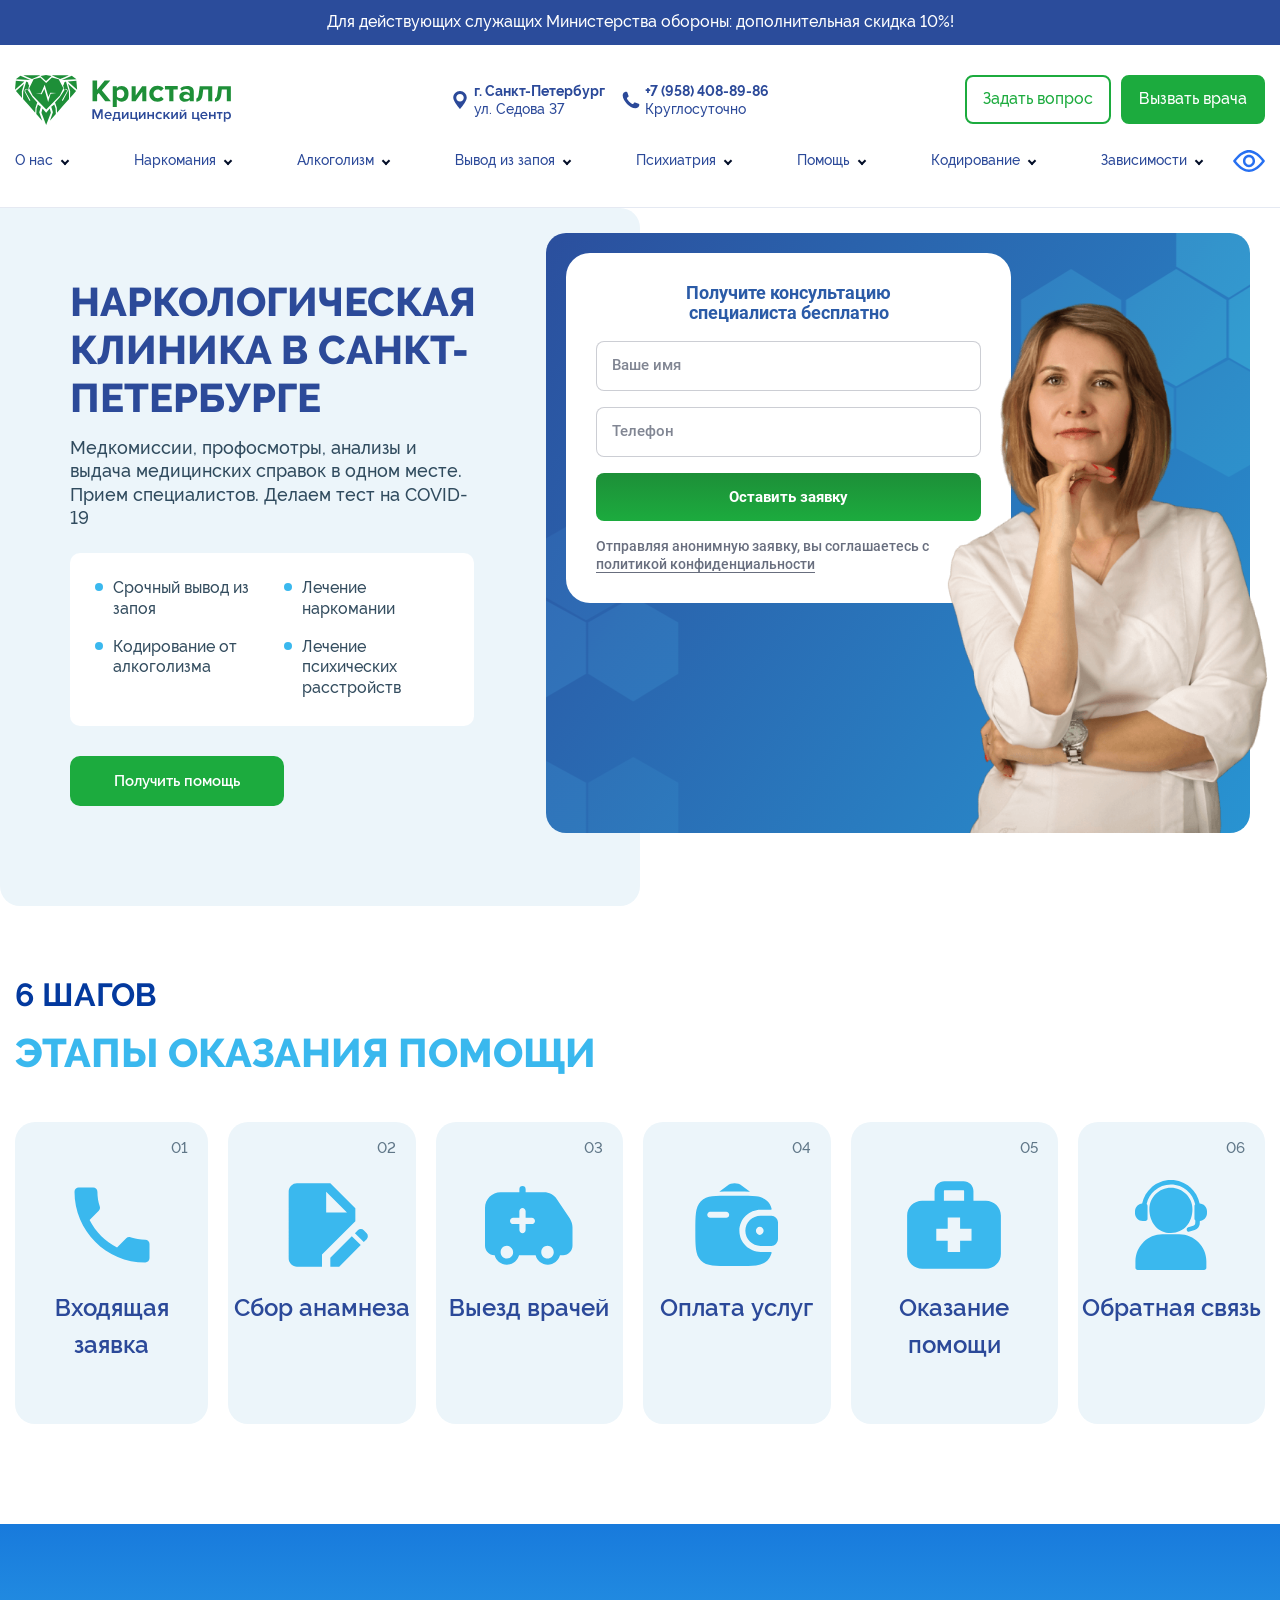
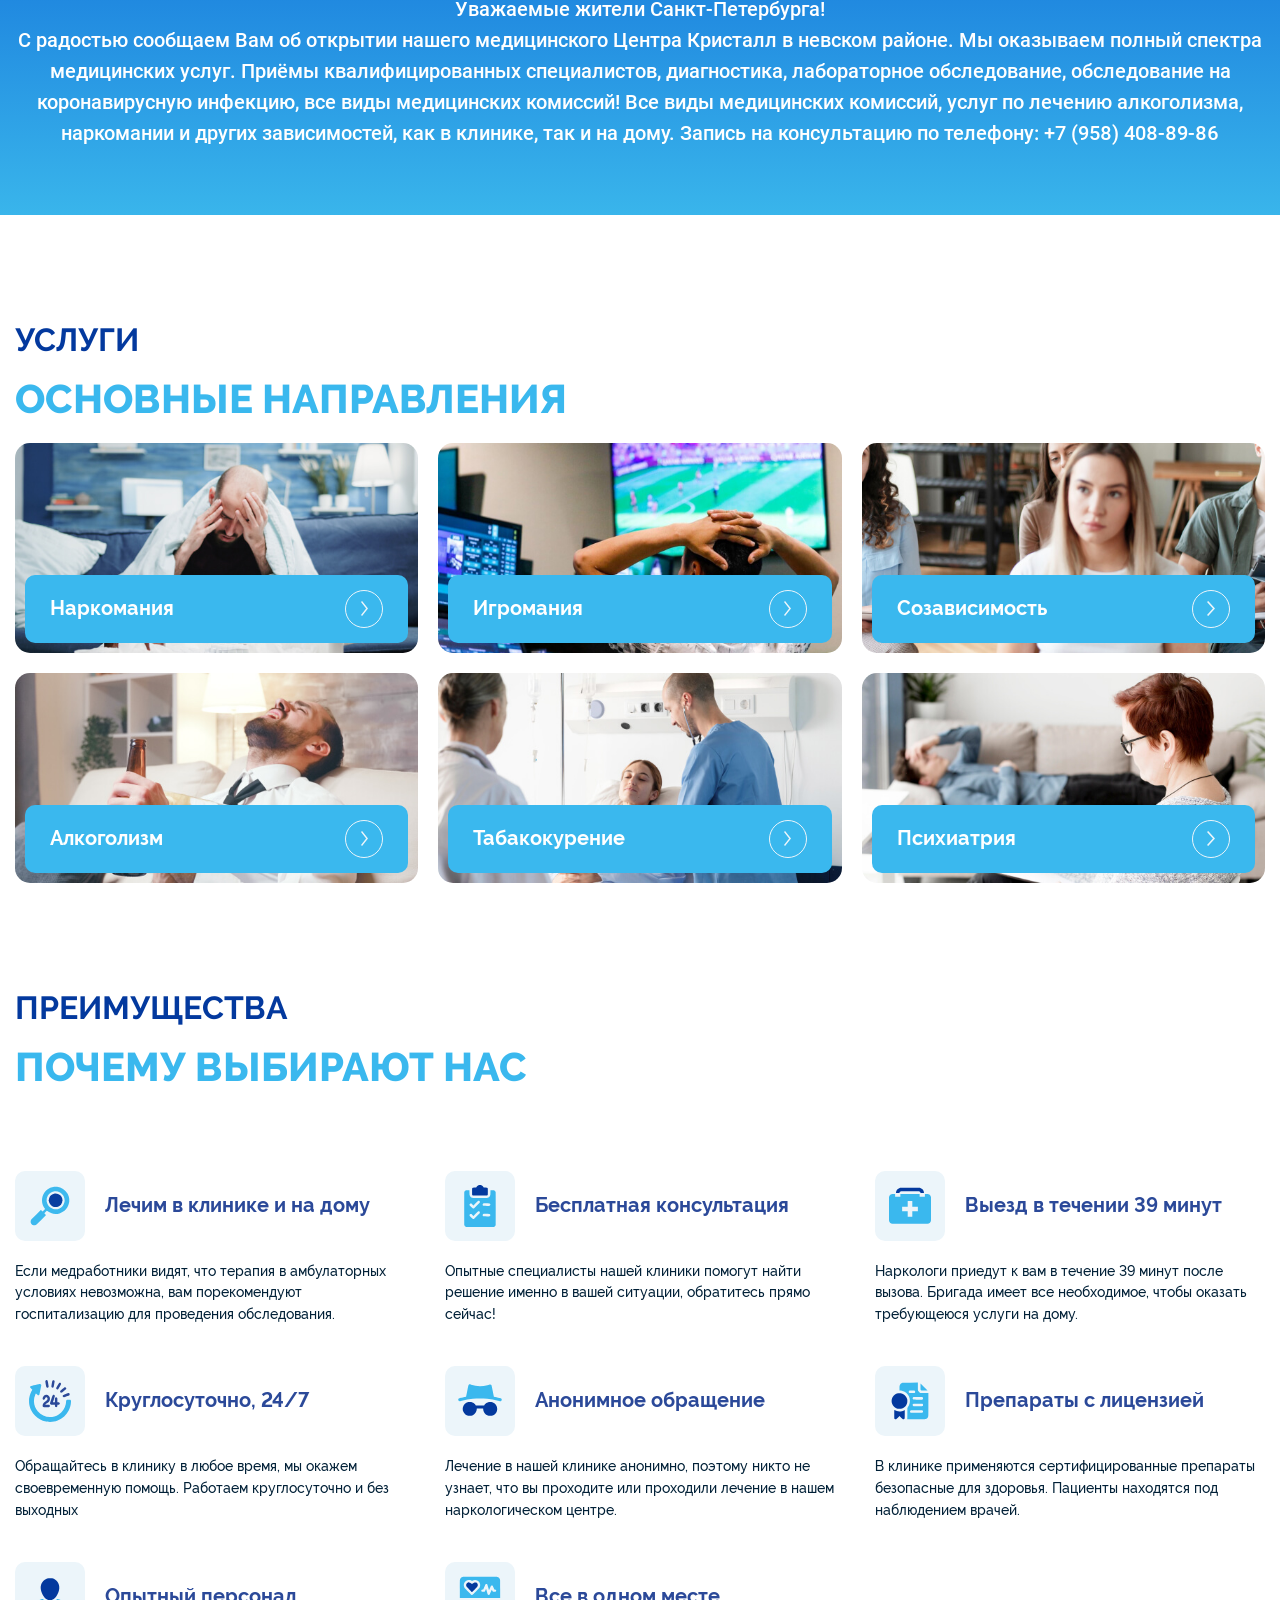
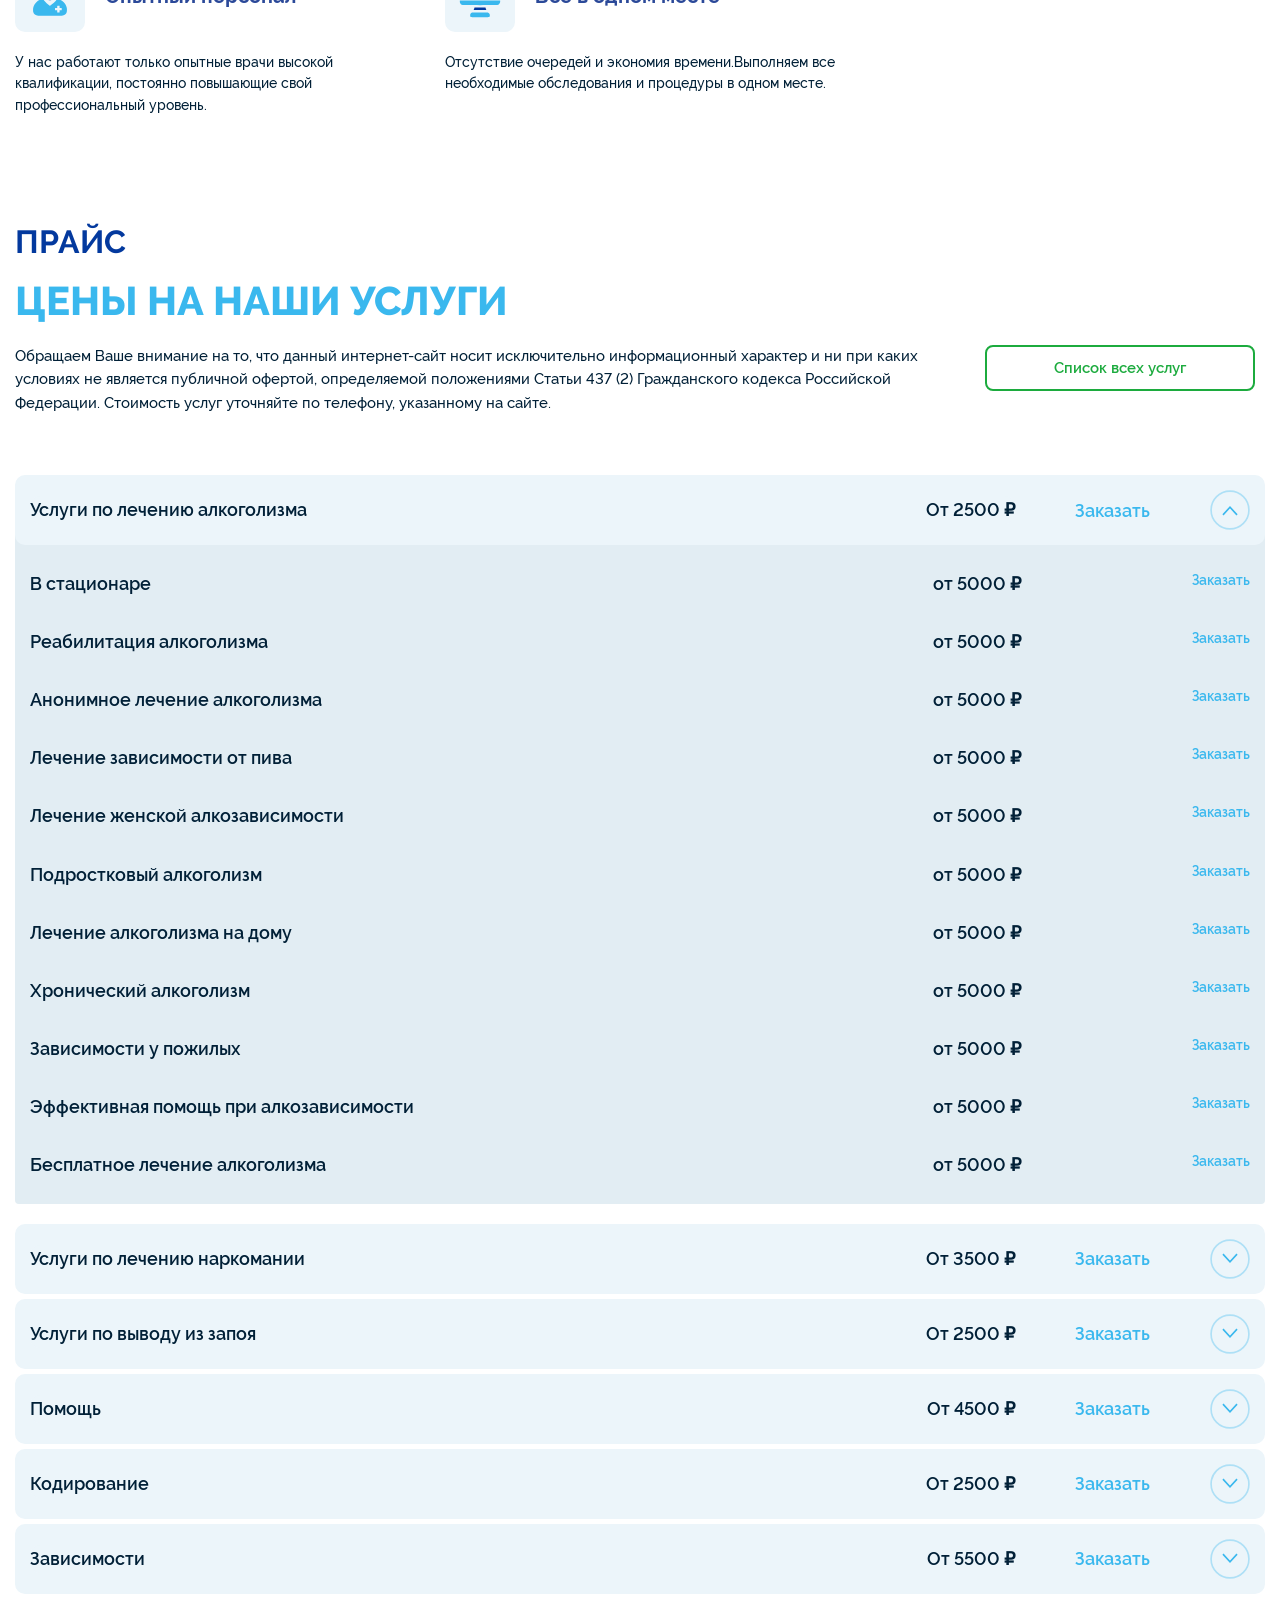
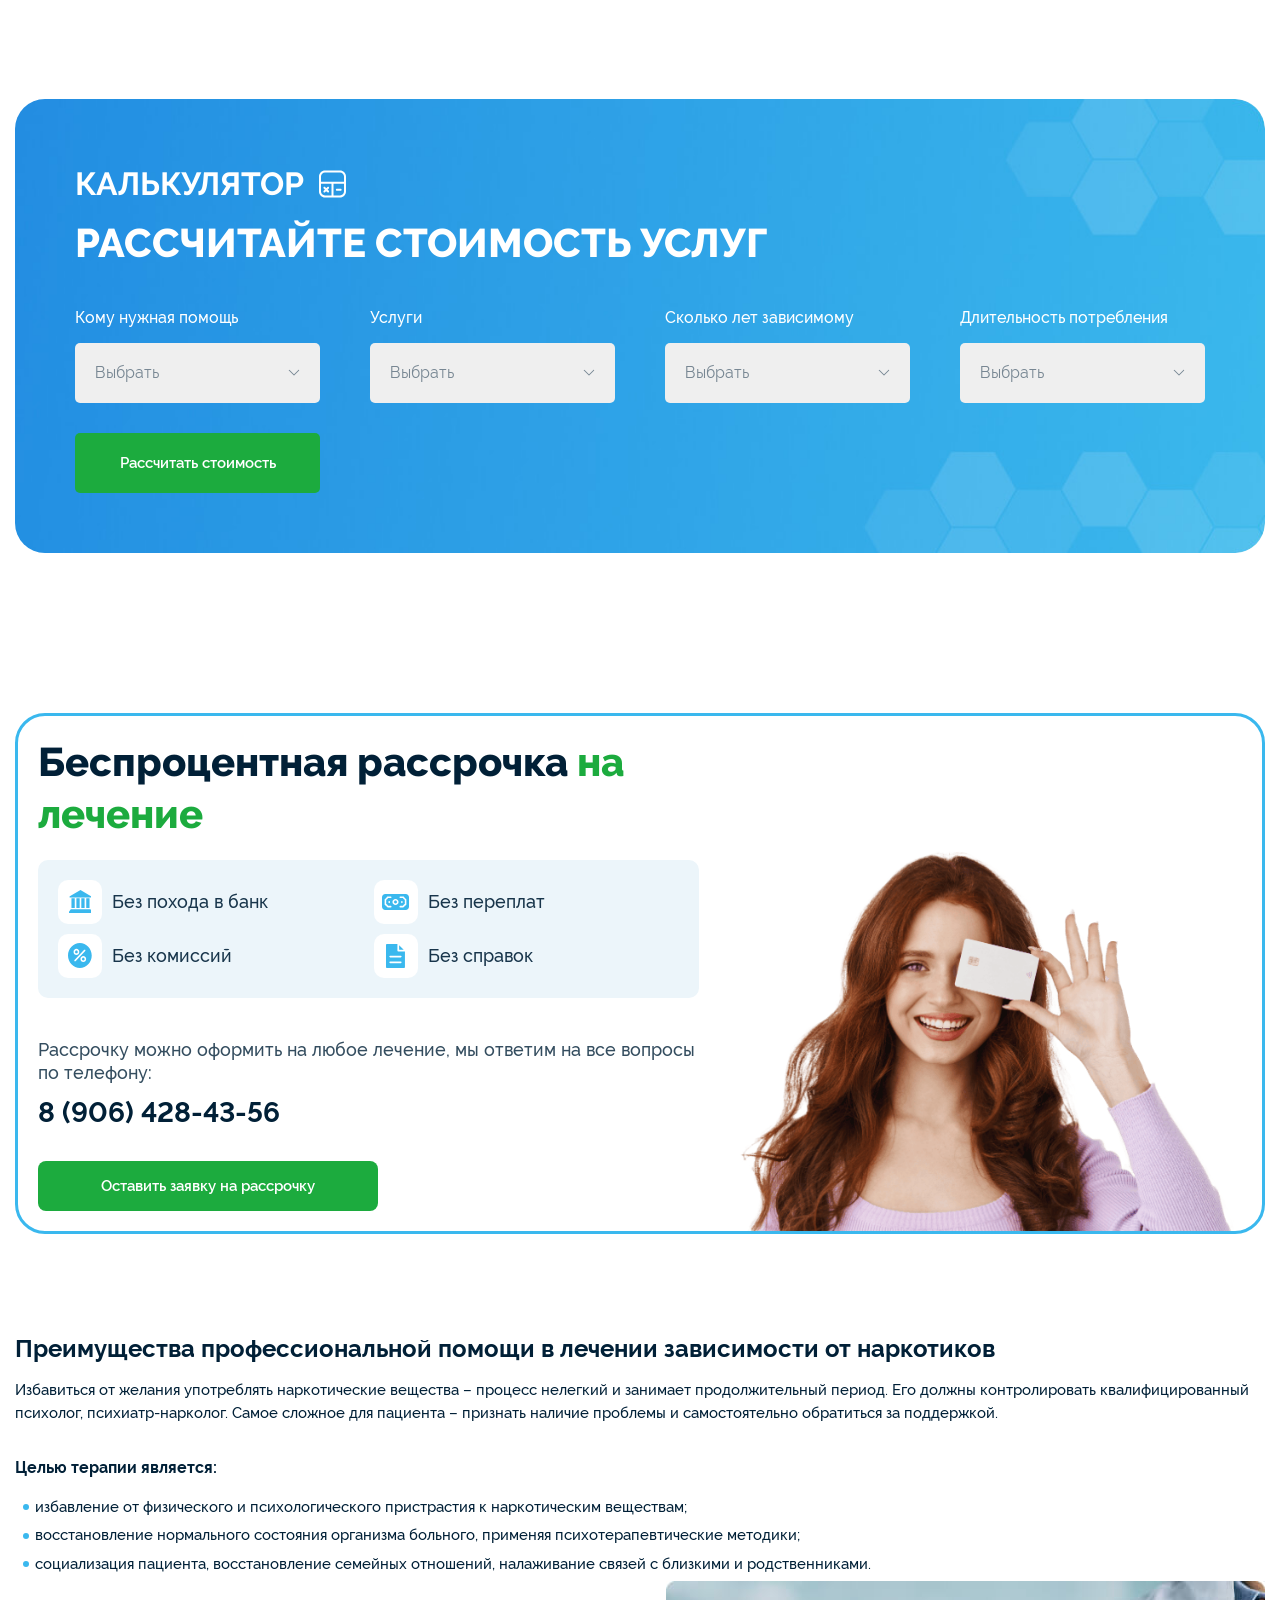
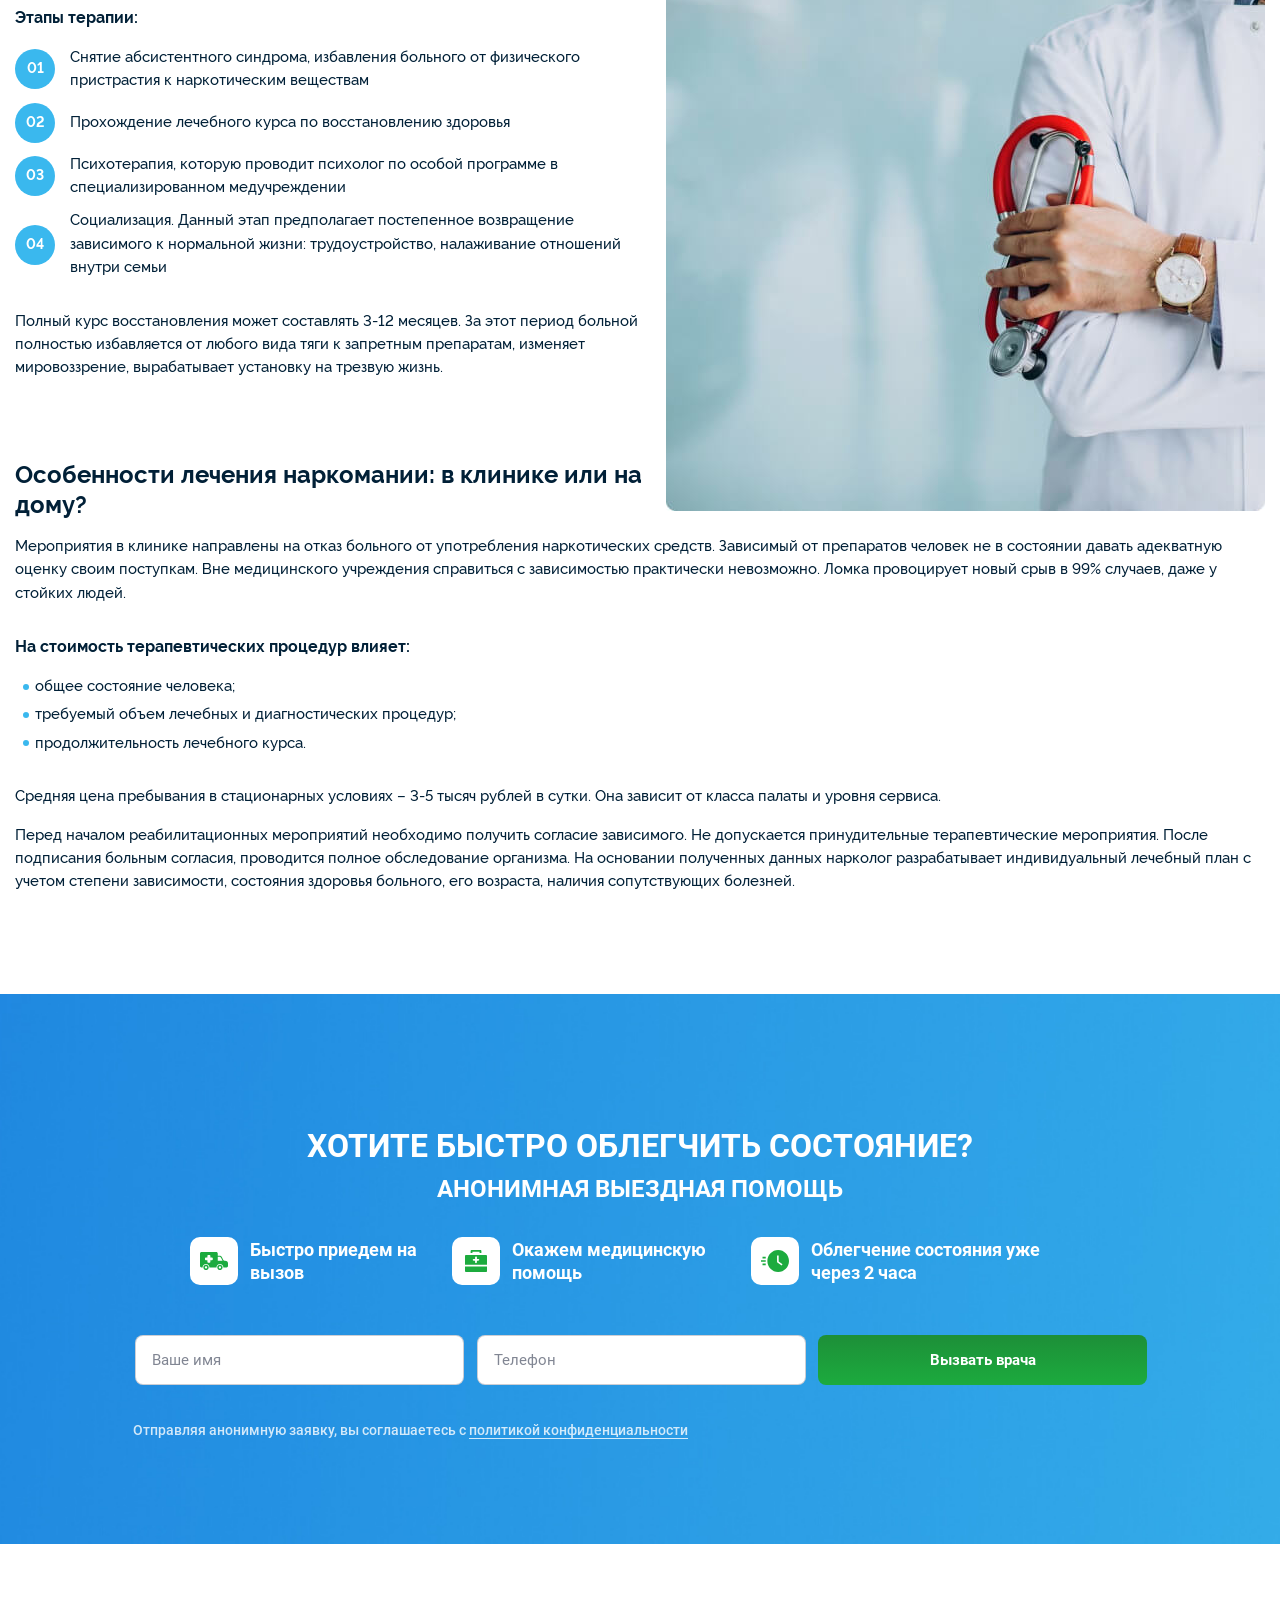
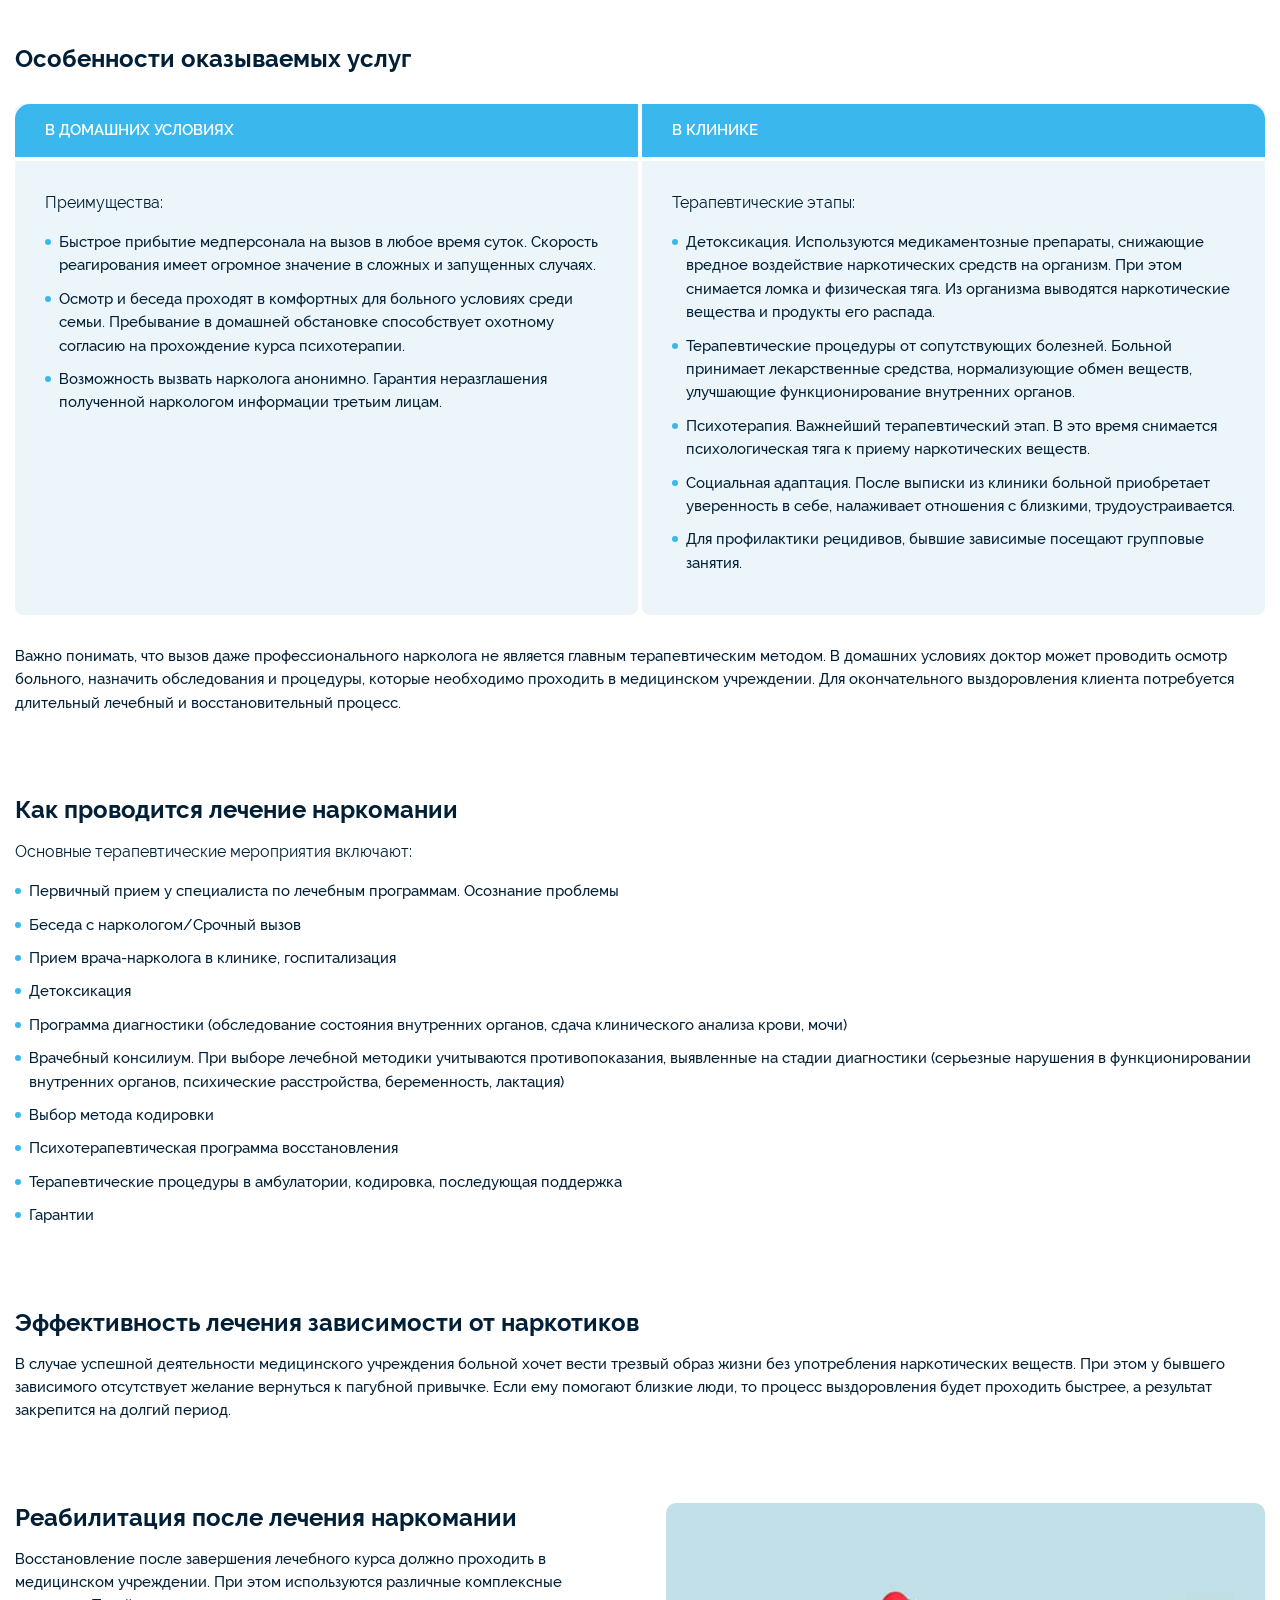
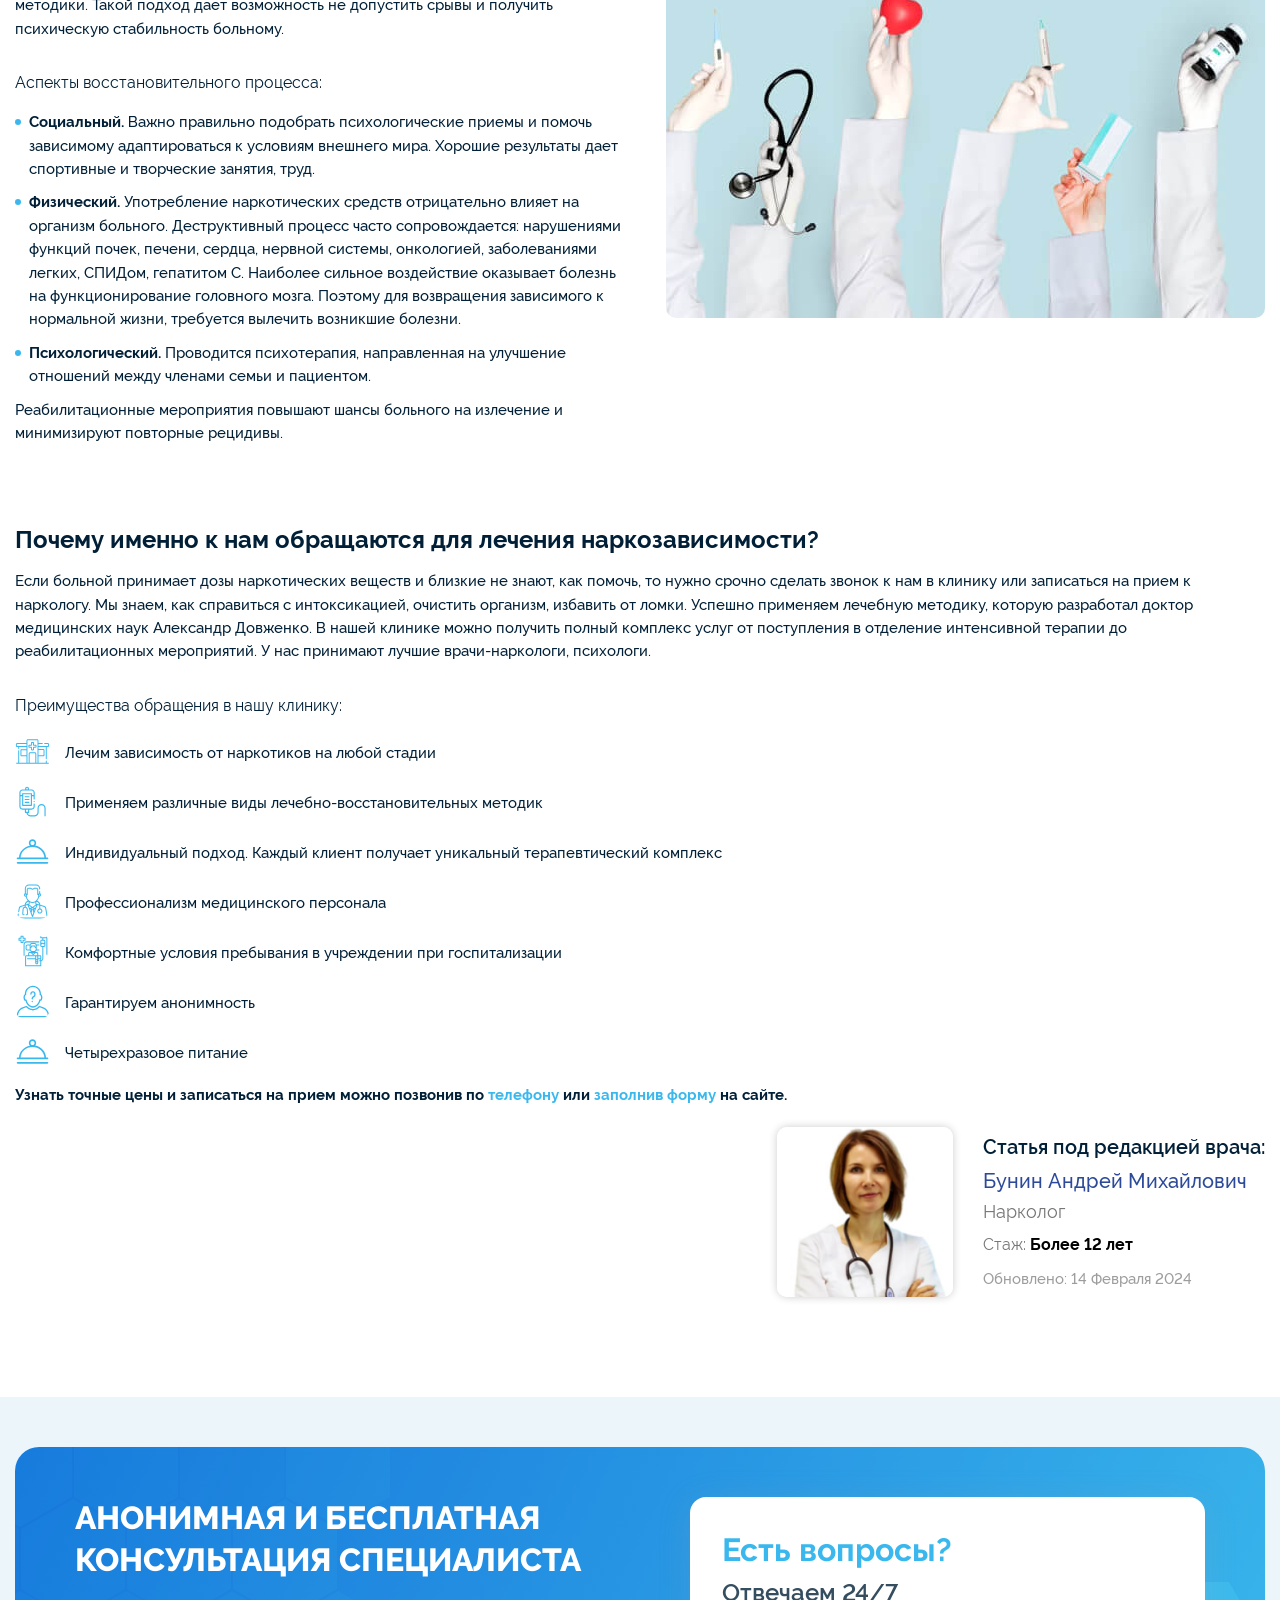
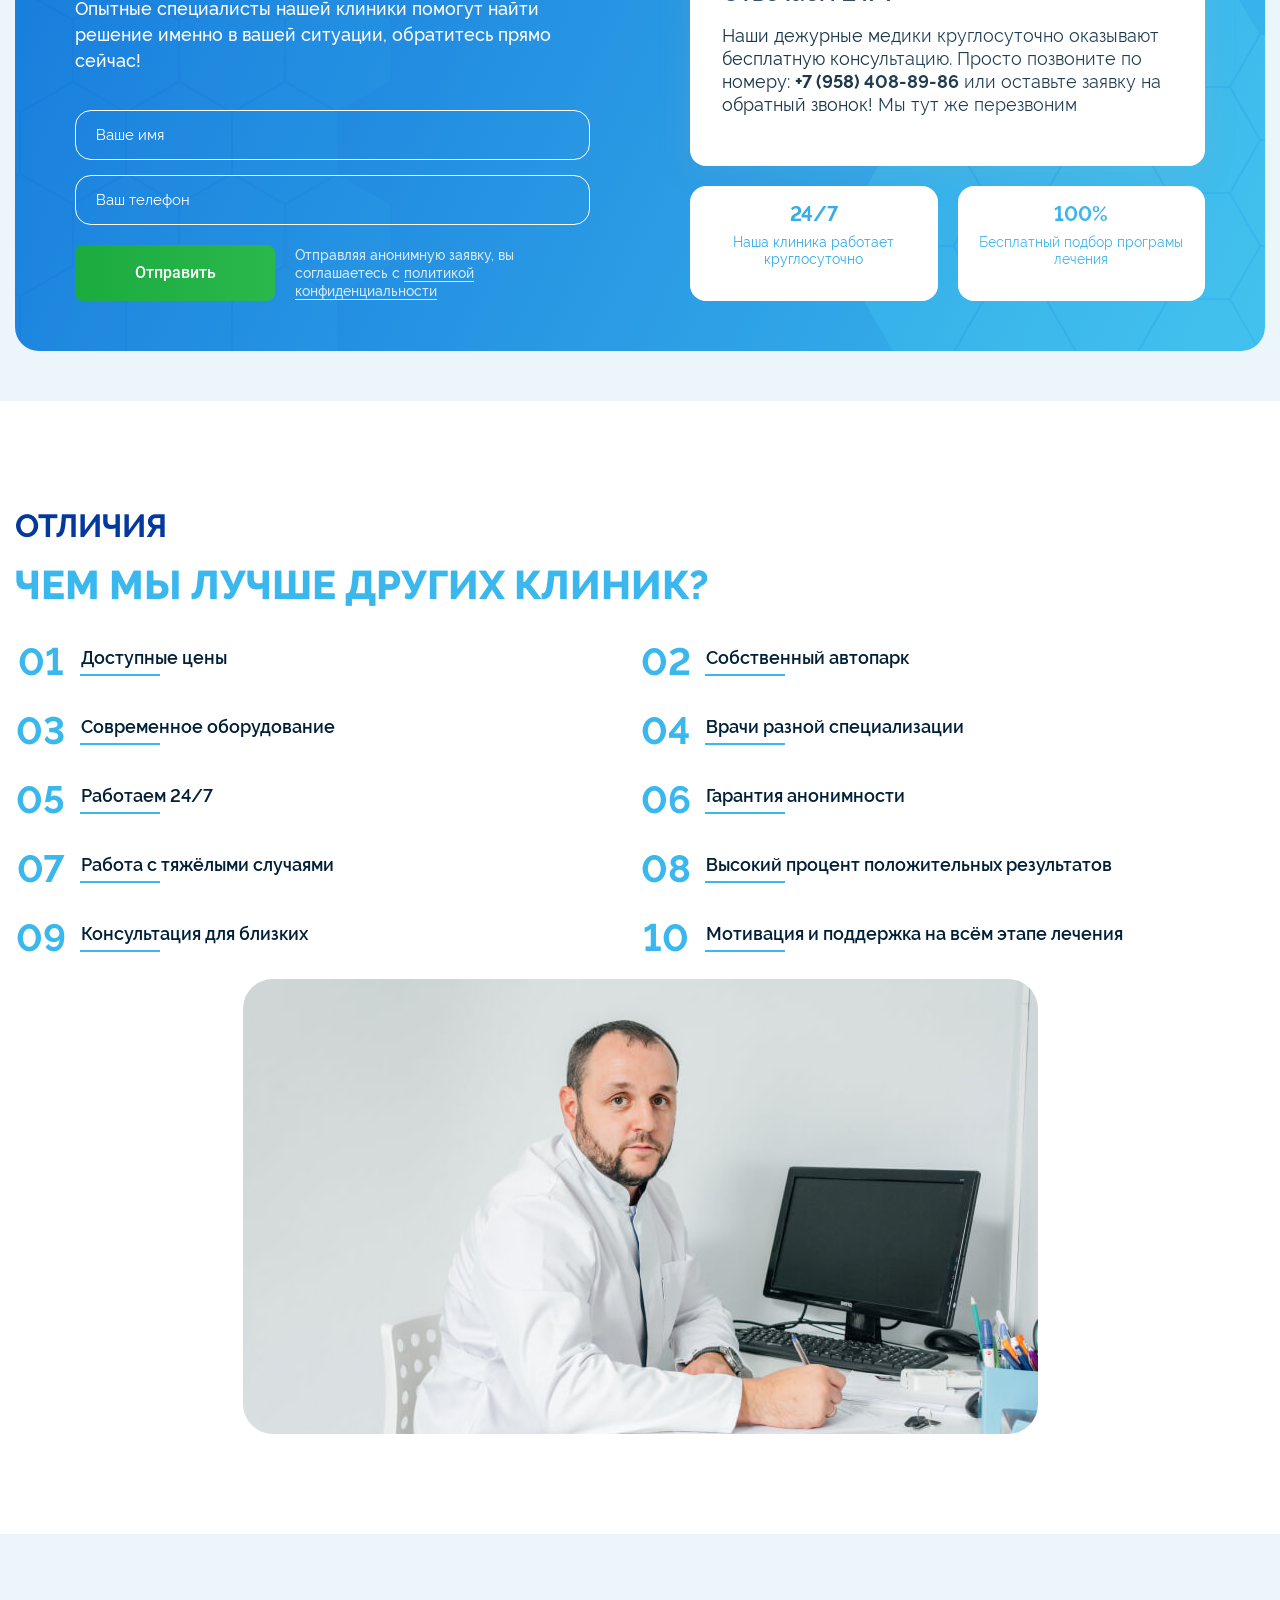
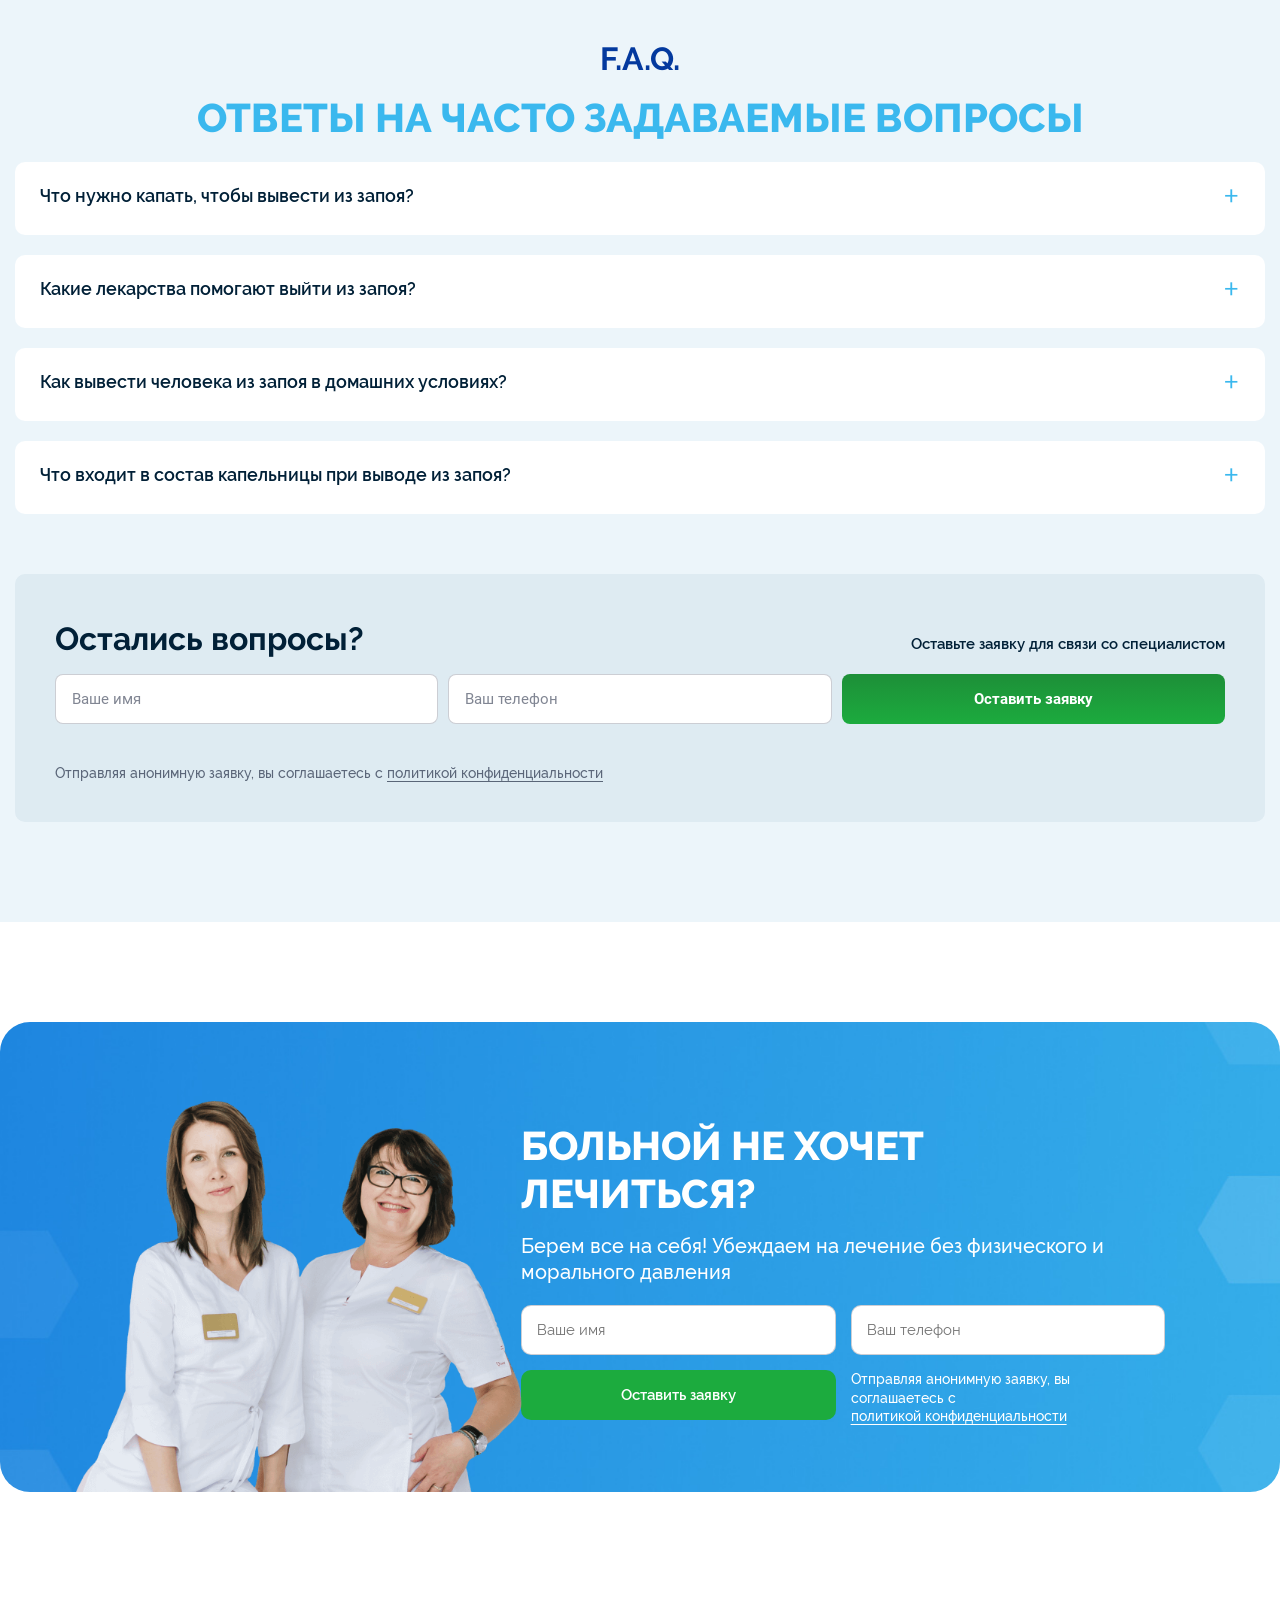
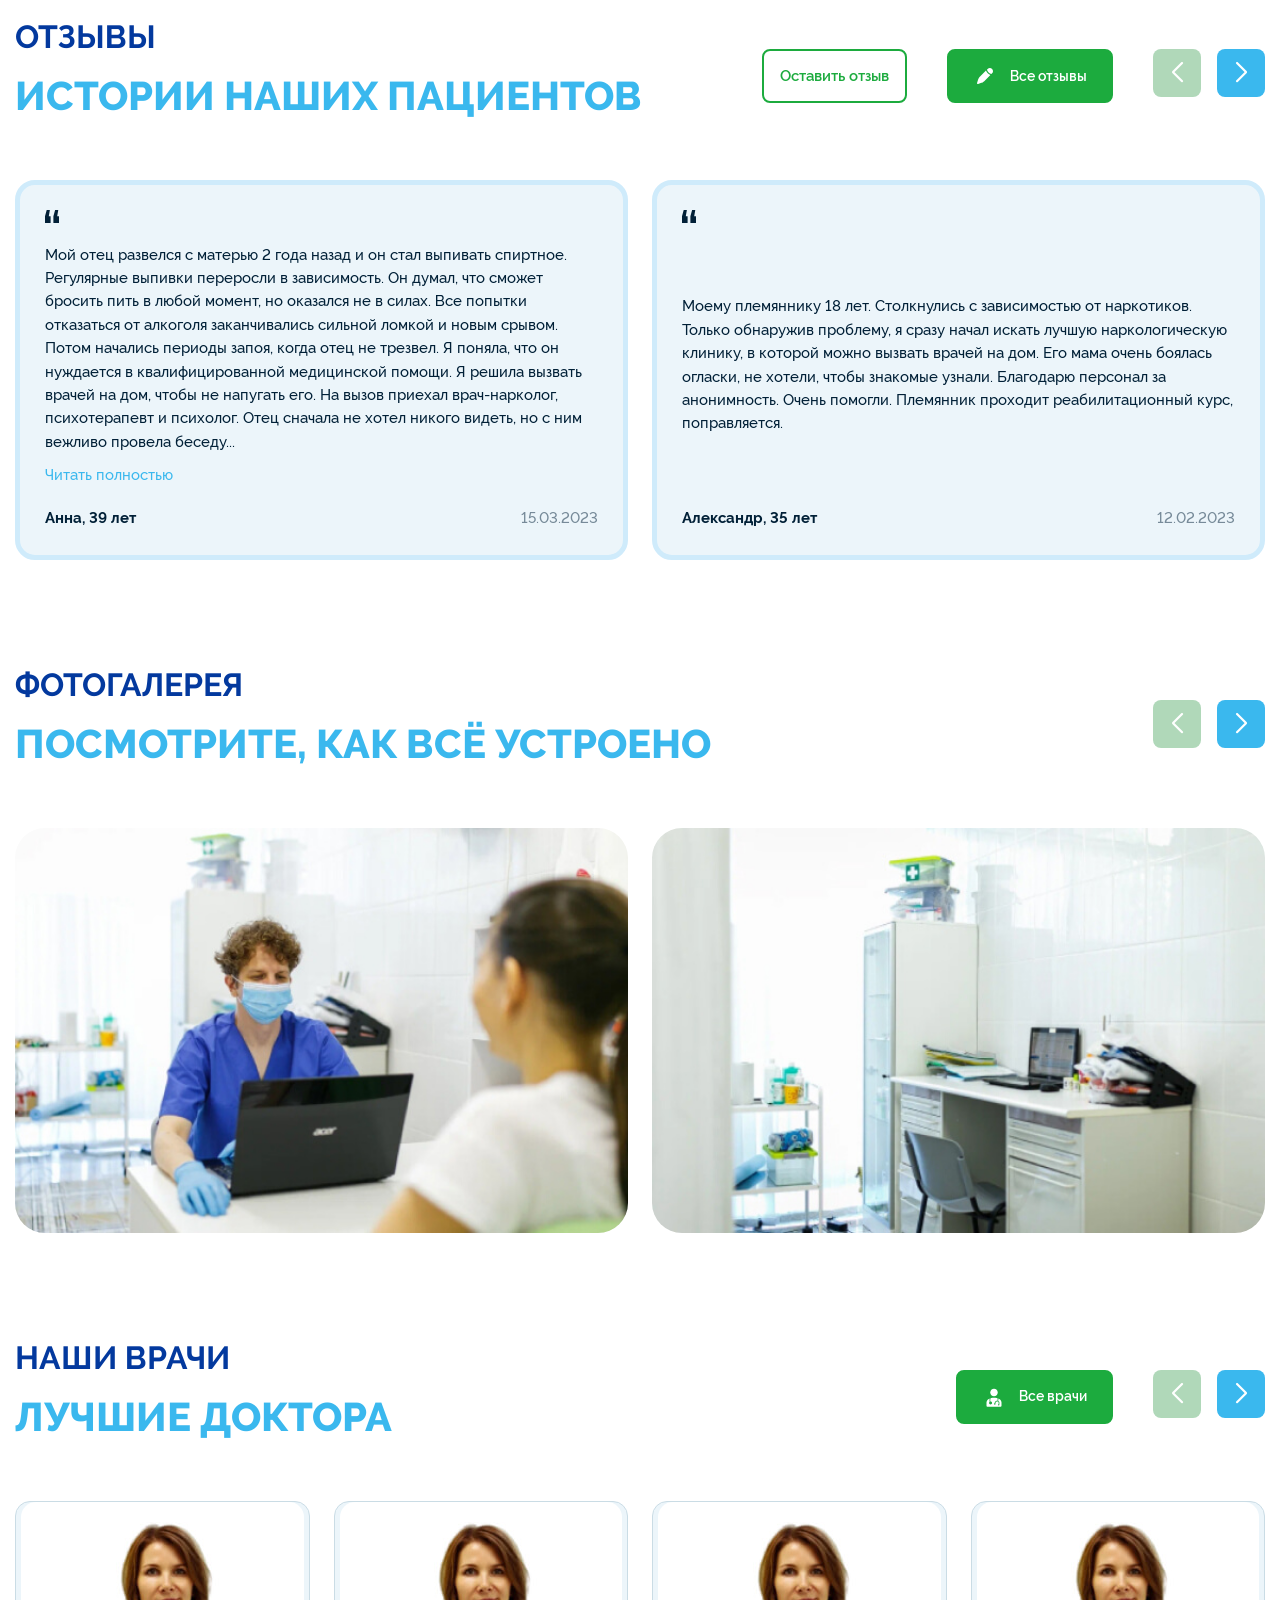
==== commit 091a7e28: "fix bugs" ====
--- a/index.html
+++ b/index.html
@@ -800,41 +800,38 @@
                         </svg>
                     </div>
                     <p class="calc__descr section-subtitle">рассчитайте стоимость услуг</p>
-                    <form action="/" method="post" class="select__form">
-                        <div class="select__form-item">
-                            <label>Кому нужная помощь</label>
-                            <select name="" id="">
-                                <option value="">Выбрать</option>
-                                <option value="1">Мне</option>
-                                <option value="2">Не мне</option>
-                            </select>
-                        </div>
-                        <div class="select__form-item">
-                            <label>Услуги</label>
-                            <select name="" id="">
-                                <option value="">Выбрать</option>
-                            </select>
-                        </div>
-                        <div class="select__form-item">
-                            <label>Сколько лет зависимому</label>
-                            <select name="" id="">
-                                <option value="">Выбрать</option>
-                            </select>
-                        </div>
-                        <div class="select__form-item">
-                            <label>Длительность потребления</label>
-                            <select name="" id="">
-                                <option value="">Выбрать</option>
-                            </select>
+                    <form action="#" method="post" class="select__form">
+                        <div class="select__form-wrapper">
+                            <div class="select__form-item">
+                                <label class="select__form-label">Кому нужная помощь</label>
+                                <select name="" id="" class="select__form-field">
+                                    <option value="">Выбрать</option>
+                                    <option value="1">Мне</option>
+                                    <option value="2">Не мне</option>
+                                </select>
+                            </div>
+                            <div class="select__form-item">
+                                <label class="select__form-label">Услуги</label>
+                                <select name="" id="" class="select__form-field">
+                                    <option value="">Выбрать</option>
+                                </select>
+                            </div>
+                            <div class="select__form-item">
+                                <label class="select__form-label">Сколько лет зависимому</label>
+                                <select name="" id="" class="select__form-field">
+                                    <option value="">Выбрать</option>
+                                </select>
+                            </div>
+                            <div class="select__form-item">
+                                <label class="select__form-label">Длительность потребления</label>
+                                <select name="" id="" class="select__form-field">
+                                    <option value="">Выбрать</option>
+                                </select>
+                            </div>
                         </div>
                         <div class="select__form-big">
                             <div class="select__form-item">
-                                <button class="btn__calcul btn__standart">Посчитать стоимость</button>
-                            </div>
-                            <div class="select__form-item">
-                                <label>Итог:
-                                    <span id="calcul__price">0</span>
-                                    <span>₽</span></label>
+                                <button class="btn__calcul btn__standart">Рассчитать стоимость</button>
                             </div>
                         </div>
                     </form>
@@ -1289,9 +1286,8 @@
                                 консультация специалиста
                             </p>
                             <p class="consultations-text">
-                                Опытные специалисты нашей клиники помогут найти решение именно в вашей ситуации,
-                                обратитесь прямо
-                                сейчас!
+                                Опытные специалисты нашей клиники помогут найти решение
+                                именно в вашей ситуации, обратитесь прямо сейчас!
                             </p>
                             <div class="consultations__form-box">
                                 <label class="user-input-wrp consultations__label  consultations__label--row">
@@ -1301,12 +1297,6 @@
                                 <label class="user-input-wrp consultations__label consultations__label--row">
                                     <input type="tel" class="form--phone" placeholder="Ваш телефон" required />
                                 </label>
-
-                                <label class="user-input-wrp consultations__label consultations__label--row">
-                                    <textarea required="" name="f_message" placeholder="Сообщение"
-                                        class="consultations-textarea form__focus-js"></textarea>
-                                </label>
-
                             </div>
                             <div class="consultations__form-inner">
                                 <button class="consultations__btn gradient_btn ">
@@ -1321,15 +1311,16 @@
                         <div class="consultations__column">
                             <div class="consultations__column-transport">
                                 <p class="consultations__column-title">
-                                    Бесплатно
+                                    Есть вопросы?
                                 </p>
                                 <strong class="consultations__column-cliniki">
-                                    Транспортировка до клиники
+                                    Отвечаем 24/7
                                 </strong>
                                 <p class="consultations__column-text">
-                                    К пациенту выезжает врач нарколог, применяет при необходимости, меры первичной
-                                    медицинской помощи,
-                                    затем сопровождает пациента на всем пути следования в клинику
+                                    Наши дежурные медики круглосуточно оказывают бесплатную консультацию. Просто
+                                    позвоните по номеру:
+                                    <a href="tel:89584088986">+7 (958) 408-89-86</a> или оставьте заявку на обратный
+                                    звонок! Мы тут же перезвоним
                                 </p>
                             </div>
                             <div class="consultations__column-qualit">
@@ -1337,7 +1328,8 @@
                                     24/7
                                 </strong>
                                 <p class="consultations__qualit-text">
-                                    Наша клиника работает круглосуточно
+                                    Наша клиника работает
+                                    круглосуточно
                                 </p>
                             </div>
                             <div class="consultations__column-qualit">
@@ -1345,8 +1337,8 @@
                                     100%
                                 </strong>
                                 <p class="consultations__qualit-text">
-                                    Бесплатный подбор
-                                    програмы лечения
+                                    Бесплатный подбор програмы
+                                    лечения
                                 </p>
                             </div>
                         </div>
@@ -1470,8 +1462,8 @@
                     </div>
                     <div class="last__form-item last__form-item--flex">
                         <form action="/">
-                            <div class="section-subtitle">больной не хочет лечиться?</div>
-                            <p>Берем все на себя! Убеждаем на лечение без физического и морального давления</p>
+                            <div class="last__form-title section-subtitle">больной не хочет лечиться?</div>
+                            <p class="last__form-descr">Берем все на себя! Убеждаем на лечение без физического и морального давления</p>
                             <div class="last__form-item__intro">
                                 <label class="user-input-wrp">
                                     <input type="text" class="form--name" placeholder="Ваше имя" required />
--- a/assets/css/style.css
+++ b/assets/css/style.css
@@ -387,7 +387,7 @@
         top: 0;
         right: 0;
         left: 0;
-        z-index: 100;
+        z-index: 100000000;
         -webkit-box-shadow: 0px 5px 4px 0px rgba(52, 53, 54, 0.42);
         box-shadow: 0px 5px 4px 0px rgba(52, 53, 54, 0.42);
     }
@@ -1116,7 +1116,6 @@
 
     .header__bottom-item--btn picture {
         width: 12px;
-        height: 12px;
     }
 
     .header {
@@ -3514,9 +3513,26 @@
 
 .calc-inner {
     padding: 60px;
-    background: url('../img/calcul.jpg') center center no-repeat;
+    background-image: url('../img/calcul.jpg');
     background-size: cover;
+    background-repeat: no-repeat;
+    background-position: right center;
     border-radius: 30px;
+}
+
+.last__form-title {
+    color: #fff;
+    margin-bottom: 15px;
+}
+
+.last__form-descr {
+    margin-top: 0;
+    margin-bottom: 35px;
+    max-width: 655px;
+    font-weight: 500;
+    font-size: 20px;
+    line-height: 26px;
+    color: #fff;
 }
 
 .calc-inner .section-title,
@@ -3526,42 +3542,36 @@
 }
 
 .select__form {
-    display: -webkit-box;
-    display: -ms-flexbox;
-    display: flex;
-    -ms-flex-wrap: wrap;
-    flex-wrap: wrap;
-    margin-top: 40px;
+    max-width: 1350px;
+}
+
+.select__form-wrapper {
+    display: grid;
+    grid-template-columns: repeat(4, 1fr);
+    gap: 30px 50px;
+    margin-bottom: 30px;
 }
 
 .select__form-item {
-    display: -webkit-box;
-    display: -ms-flexbox;
-    display: flex;
-    -webkit-box-orient: vertical;
-    -webkit-box-direction: normal;
-    -ms-flex-direction: column;
+    display: flex;
     flex-direction: column;
+}
+
+.select__form-label {
+    flex-grow: 1;
+}
+
+.select__form-item label {
+    display: block;
+    margin-bottom: 15px;
+    font-weight: 500;
+    font-size: 16px;
+    line-height: 21px;
+    color: #fff;
+}
+
+.select__form-field {
     width: 100%;
-    max-width: 402px;
-    margin-right: 16px;
-    margin-bottom: 40px;
-}
-
-.select__form-big {
-    display: -webkit-box;
-    display: -ms-flexbox;
-    display: flex;
-    width: 100%;
-}
-
-.select__form-item:nth-of-type(4) {
-    margin-right: 0;
-}
-
-.select__form-item label {
-    color: #fff;
-    margin-bottom: 10px;
 }
 
 .select__form-item select::-ms-expand {
@@ -3592,19 +3602,9 @@
 }
 
 .btn__calcul {
-    max-width: 402px;
-    height: 60px;
+    width: 100%;
+    min-height: 60px;
     border-radius: 5px;
-}
-
-.select__form-item:nth-last-of-type(1) {
-    display: -webkit-box;
-    display: -ms-flexbox;
-    display: flex;
-    -webkit-box-pack: center;
-    -ms-flex-pack: center;
-    justify-content: center;
-    padding-left: 24px;
 }
 
 .select__form-item span {
@@ -3612,85 +3612,64 @@
     font-size: 32px;
 }
 
-@media (max-width: 1806px) {
-    .select__form-item:nth-of-type(4) {
-        margin-right: 16px;
-    }
-
-    .select__form-item:nth-last-of-type(1),
-    .select__form-item:nth-last-of-type(2) {
-        -ms-flex-item-align: end;
-        align-self: flex-end;
-    }
-}
-
-@media (max-width: 1030px) {
+.select__form-big {
+    display: grid;
+    grid-template-columns: repeat(4, 1fr);
+    gap: 30px 50px;
+}
+
+@media (max-width: 1024px) {
     .calc-inner {
-        padding: 50px 15px;
-    }
-
-    .select__form {
-        margin-top: 10px;
+        padding: 30px 15px;
+        border-radius: 10px;
+        background-position: center;
     }
 
     .calc {
         margin-bottom: 60px;
     }
-}
-
-@media (max-width: 900px) {
-    .select__form {
-        -webkit-box-align: center;
-        -ms-flex-align: center;
-        align-items: center;
-        -webkit-box-orient: vertical;
-        -webkit-box-direction: normal;
-        -ms-flex-direction: column;
-        flex-direction: column;
-    }
-
-    .select__form-item {
-        margin: 0 auto;
-        margin-bottom: 25px;
-    }
-
-    .select__form-item:nth-of-type(4) {
-        margin: 0 auto;
-        margin-bottom: 25px;
+
+    .calc__top {
+        gap: 8px;
+        margin-bottom: 5px;
+    }
+
+    .calc__title {
+        font-size: 18px;
+        line-height: 24px;
+    }
+
+    .calc__top svg {
+        flex: 0 0 15px;
+        width: 15px;
+        height: 15px;
+    }
+
+    .calc__descr {
+        font-size: 20px;
+        line-height: 26px;
+        margin-bottom: 20px;
+    }
+
+    .select__form-label {
+        font-size: 14px;
+        line-height: 18px;
+        margin-bottom: 8px;
+    }
+
+    .select__form-wrapper {
+        grid-template-columns: initial;
+        gap: 15px;
     }
 
     .select__form-big {
-        -webkit-box-orient: vertical;
-        -webkit-box-direction: reverse;
-        -ms-flex-direction: column-reverse;
-        flex-direction: column-reverse;
-    }
-
-    .select__form-big .select__form-item {
-        margin: 0 auto;
-        padding: 0;
+        grid-template-columns: initial;
     }
 }
 
 @media (max-width: 850px) {
-    .calc {
-        margin-bottom: 80px;
-    }
-
     .calc .container {
         padding: 0;
-    }
-
-    .calc-inner {
-        padding: 50px 15px;
-        border-radius: 0;
-    }
-}
-
-@media (max-width: 650px) {
-    .calc {
-        margin-top: 55px;
-        margin-bottom: 0;
     }
 }
 
@@ -3947,6 +3926,14 @@
     border-radius: 30px;
 }
 
+.last__form input {
+    border-radius: 10px;
+}
+
+.last__form .btn__standart {
+    border-radius: 10px;
+}
+
 .last__form .form-personal {
     display: -webkit-box;
     display: -ms-flexbox;
@@ -4007,33 +3994,19 @@
     min-width: 596px;
 }
 
-.last__form-inner .last__form-item form>p {
-    color: #fff;
-    font-size: 20px;
-    font-weight: 600;
-    line-height: 1.25;
-    margin-top: 25px;
-    margin-bottom: 60px;
-}
-
 .last__form-item .last__form-inner p:nth-of-type(2) {
     font-weight: 500;
 }
 
 .last__form-item__intro {
-    display: -webkit-box;
-    display: -ms-flexbox;
-    display: flex;
-    -ms-flex-wrap: wrap;
-    flex-wrap: wrap;
+    display: grid;
+    grid-template-columns: repeat(2, 1fr);
     gap: 15px;
 }
 
 .last__form-item__intro input,
 .last__form-item__intro button {
-    height: 50px;
-    width: 49%;
-    max-width: 410px;
+    height: 50px;ht
     border-radius: 8px;
     padding: 12px 15px;
     margin-top: 0;
@@ -4048,14 +4021,14 @@
     max-width: 410px;
 }
 
-.last__form-item__intro .user-input-wrp {
-    width: 49%;
-}
-
 @media (max-width: 1663px) {
     .last__form {
         margin-bottom: 120px;
         margin-top: 80px;
+    }
+
+    .last__form-item__img {
+        width: 60%;
     }
 
     .last__form-item__img img {
@@ -4070,32 +4043,13 @@
         justify-content: space-between;
     }
 
-    .last__form-item__intro {
-        -ms-flex-pack: distribute;
-        justify-content: space-around;
-        text-align: center;
-    }
-
     .last__form-item__intro .user-input-wrp .floating-label {
         left: 7%;
-    }
-
-    .last__form-item__intro input,
-    .last__form-item__intro button,
-    .last__form-item__intro p {
-        max-width: 320px;
     }
 
     .last__form-inner.last__form-item--flex {
         width: 100%;
         min-height: 100%;
-    }
-
-    .last__form-item.last__form-item--flex {
-        text-align: center;
-        width: 100%;
-        max-width: 800px;
-        margin: 50px;
     }
 }
 
@@ -4105,10 +4059,6 @@
         margin-bottom: 20px;
     }
 
-    .last__form-item__intro .user-input-wrp {
-        max-width: 320px;
-    }
-
     .last__form-item.last__form-item--flex {
         max-width: 656px;
     }
@@ -4122,17 +4072,23 @@
 }
 
 @media (max-width: 1045px) {
+    .last__form {
+        padding: 40px 0;
+        border-radius: initial;
+        text-align: center;
+    }
+
     .last__form-item__img img {
         left: 0;
     }
 
     .last__form-item.last__form-item--flex {
-        margin: 0 auto;
-        margin-top: 50px;
-    }
-
-    .last__form {
-        padding-top: 0;
+        margin: 0;
+        max-width: initial;
+    }
+
+    .last__form-inner p {
+        max-width: initial;
     }
 
     .last__form .form-personal label>input {
@@ -4140,29 +4096,7 @@
     }
 
     .last__form-item__img {
-        display: block;
-        min-height: 245px;
-        margin: 0 auto;
-        min-width: 320px;
-    }
-
-    .last__form-inner.last__form-item--flex {
-        -webkit-box-orient: vertical;
-        -webkit-box-direction: reverse;
-        -ms-flex-direction: column-reverse;
-        flex-direction: column-reverse;
-        text-align: center;
-        min-height: 700px;
-    }
-
-    .last__form-item.last__form-item--flex {
-        max-width: 90%;
-    }
-
-    .last__form-item__intro input,
-    .last__form-item__intro button,
-    .last__form-item__intro p {
-        min-width: 320px;
+        display: none;
     }
 
     .last__form-item__intro .user-input-wrp {
@@ -4188,6 +4122,10 @@
         border-radius: 0;
     }
 
+    .last__form-item__intro {
+        grid-template-columns: initial;
+    }
+
     .last__form-item__intro p:last-of-type {
         margin-bottom: 0;
     }
@@ -4203,26 +4141,6 @@
 
     .last__form-item form>p {
         font-size: 14px;
-    }
-}
-
-@media (max-width: 405px) {
-    .last__form-item.last__form-item--flex {
-        max-width: 100%;
-    }
-}
-
-@media (max-width: 405px) {
-
-    .last__form-item__intro button,
-    .last__form-item__intro input,
-    .last__form-item__intro p {
-        min-width: 270px;
-        max-width: 270px;
-    }
-
-    .last__form-item__intro p {
-        font-size: 12px;
     }
 }
 
@@ -4348,6 +4266,7 @@
     .swiper__header-btn .header__bottom-item--btns>.header__bottom-item--btn {
         margin-right: 0;
         padding: 5px 5px;
+        min-height: 48px;
     }
 }
 
@@ -4357,18 +4276,10 @@
     }
 }
 
-@media (max-width: 950px) {
-    .swiper__header-btn .header__bottom-item--btns>.header__bottom-item--btn {
-        max-width: 155px;
-        min-width: 155px;
-    }
-}
-
 @media (max-width: 850px) {
     .swiper__header-btn .header__bottom-item--btns {
-        -webkit-box-pack: center;
-        -ms-flex-pack: center;
-        justify-content: center;
+        display: grid;
+        grid-template-columns: repeat(2, 1fr);
     }
 
     .swiper-my__wrapper {
@@ -4414,10 +4325,6 @@
         margin-bottom: 0;
     }
 
-    .swiper__header-btn .btn__standart {
-        width: 155px;
-    }
-
     .swiper__header .swiper__header-btn {
         margin-top: 25px;
     }
@@ -4434,10 +4341,6 @@
 
     .swiper__header-btn .header__bottom-item .btn-comment {
         width: 100%;
-    }
-
-    .comment .header__bottom-item .header__bottom-item--btn {
-        width: 50%;
     }
 
     .header__bottom-item--btns {
@@ -5300,11 +5203,8 @@
 
 /* consultation */
 .consultations__content {
-    margin: 0 auto;
-    margin-top: 80px;
+    padding: 100px 0;
     background: #ecf5fa;
-    max-width: 1920px;
-    padding: 1.2rem 0px;
     position: relative;
     overflow: hidden;
 }
@@ -5325,15 +5225,11 @@
 .consultations__box {
     background: linear-gradient(115.49deg, #1676db 0%, #3bb9ec 98.6%);
     border-radius: 24px;
-    display: -webkit-box;
-    display: -ms-flexbox;
-    display: flex;
-    -webkit-box-align: start;
-    -ms-flex-align: start;
-    align-items: flex-start;
+    display: grid;
+    grid-template-columns: repeat(2, 1fr);
+    gap: 100px;
     position: relative;
-    padding: 0.32rem 0.4rem 0.4rem 0.64rem;
-    max-width: 13.26rem;
+    padding: 50px 60px;
 }
 
 .consultations__box::before {
@@ -5367,29 +5263,21 @@
     color: rgba(255, 255, 255, 0.8);
 }
 
-.consultations__form {
-    width: 5.5rem;
-    margin-right: 1.28rem;
-    margin-top: 0.22rem;
-}
-
 .consultations-title {
-    font-family: "Raleway", sans-serif;
-    font-weight: 700;
-    font-size: 0.32rem;
-    line-height: 130%;
+    font-weight: 800;
+    font-size: 32px;
+    line-height: 42px;
+    color: #fff;
     text-transform: uppercase;
-    color: #ffffff;
-    margin-bottom: 0.24rem;
+    margin-bottom: 15px;
 }
 
 .consultations-text {
-    font-family: "Roboto", sans-serif;
     font-weight: 500;
-    font-size: 0.18rem;
-    line-height: 160%;
-    color: #ffffff;
-    margin-bottom: 0.32rem;
+    font-size: 18px;
+    line-height: 26px;
+    color: #fff;
+    margin-bottom: 36px;
 }
 
 .consultations__form-box {
@@ -5402,7 +5290,7 @@
     -ms-flex-pack: justify;
     justify-content: space-between;
     gap: 15px;
-    margin-bottom: 0.24rem;
+    margin-bottom: 20px;
 }
 
 .consultations__label {
@@ -5586,71 +5474,73 @@
 }
 
 .consultations__column {
-    width: 5.44rem;
     display: grid;
-    grid-template-columns: repeat(auto-fill, minmax(2rem, 1fr));
-    grid-gap: 0.24rem;
+    grid-template-columns: repeat(2, 1fr);
+    gap: 20px;
     position: relative;
 }
 
 .consultations__column-transport {
-    grid-column: 1/3;
+    grid-column-start: 1;
+    grid-column-end: 3;
     background: #FFFFFF;
     -webkit-box-shadow: 0px 4px 32px rgba(141, 163, 179, 0.2);
     box-shadow: 0px 4px 32px rgba(141, 163, 179, 0.2);
     border-radius: 16px;
-    padding: 0.24rem 0.32rem 0.32rem 0.32rem;
+    padding: 32px;
 }
 
 .consultations__column-title {
-    font-family: "Raleway", sans-serif;
     font-weight: 700;
-    font-size: 0.32rem;
-    line-height: 130%;
+    font-size: 32px;
+    line-height: 42px;
     color: #3AB8EE;
-    margin-bottom: 0.08rem;
+    margin-bottom: 6px;
 }
 
 .consultations__column-cliniki {
-    font-family: "Raleway", sans-serif;
-    font-weight: 500;
-    font-size: 0.24rem;
-    line-height: 130%;
-    color: #012037;
-    margin-bottom: 0.16rem;
     display: block;
+    font-weight: 600;
+    font-size: 24px;
+    line-height: 32px;
+    color: #012037CC;
+    margin-bottom: 15px;
 }
 
 .consultations__column-text {
-    font-family: "Roboto", sans-serif;
     font-weight: 400;
-    font-size: 0.16rem;
-    line-height: 160%;
-    color: #607788;
+    font-size: 18px;
+    line-height: 23px;
+    color: #012037E5;
+}
+
+.consultations__column-text a {
+    font-weight: 700;
+    white-space: nowrap;
 }
 
 .consultations__column-qualit {
     background: #FFFFFF;
-    border-radius: 0.16rem;
-    padding: 0.16rem;
+    border-radius: 16px;
+    padding: 16px 20px;
+    display: flex;
+    flex-direction: column;
+    align-items: center;
 }
 
 .consultations__column-time {
-    font-family: "Gilroy", sans-serif;
-    font-weight: 900;
-    font-size: 20px;
-    line-height: 0.48rem;
+    font-weight: 700;
+    font-size: 24px;
+    line-height: 32px;
     text-align: center;
     color: #35ADE9;
-    display: block;
-    margin-bottom: 0.04rem;
+    margin-bottom: 5px;
 }
 
 .consultations__qualit-text {
-    font-family: "Roboto", sans-serif;
     font-weight: 500;
     font-size: 14px;
-    line-height: 0.22rem;
+    line-height: 19px;
     text-align: center;
     color: #35ADE9;
 }
@@ -5720,11 +5610,9 @@
     }
 
     .consultations__box {
-        -webkit-box-orient: vertical;
-        -webkit-box-direction: normal;
-        -ms-flex-direction: column;
-        flex-direction: column;
-        padding: 0.24rem 0.2rem;
+        padding: 20px 15px;
+        grid-template-columns: initial;
+        gap: 20px;
     }
 
     .consultations__form {
@@ -5814,11 +5702,6 @@
     .consultations__form-box {
         display: block;
         margin-bottom: 0px;
-    }
-
-    .consultations-title {
-        font-size: 0.18rem;
-        line-height: 130%;
     }
 
     .consultations-text {
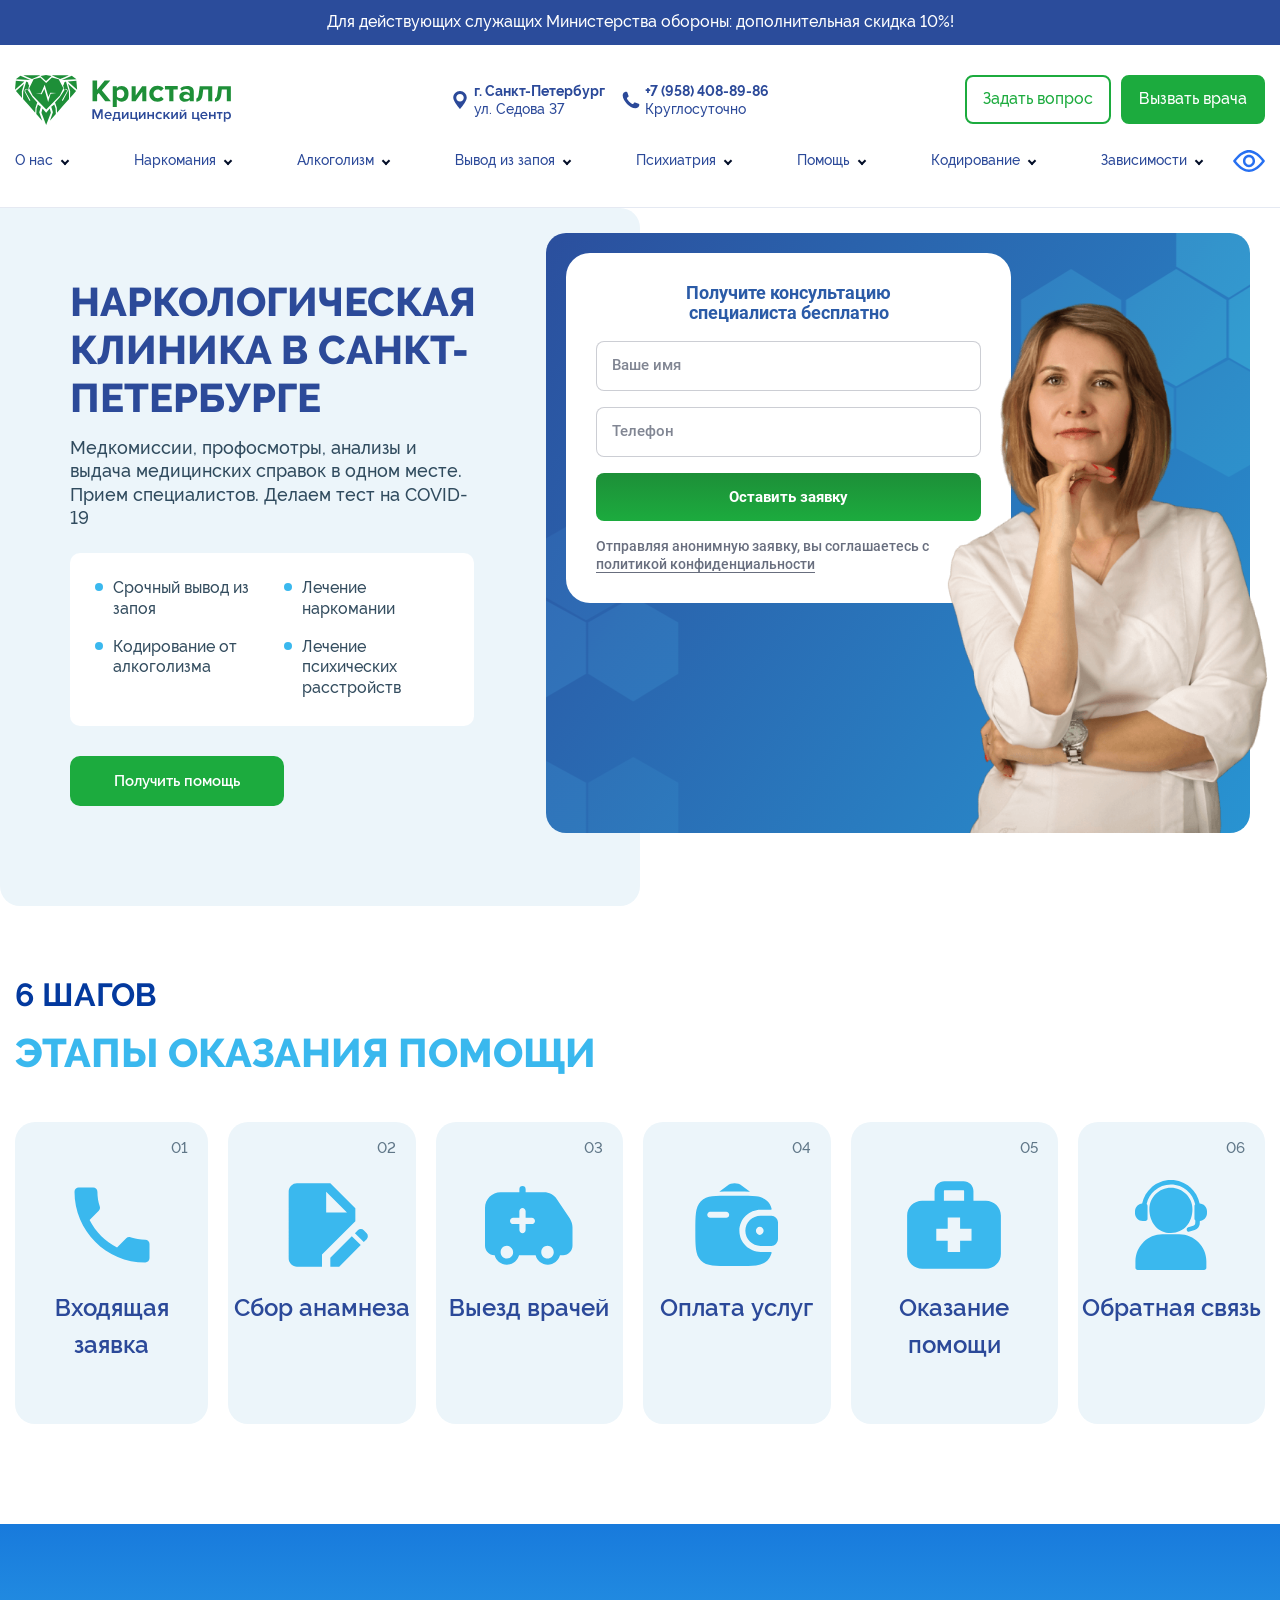
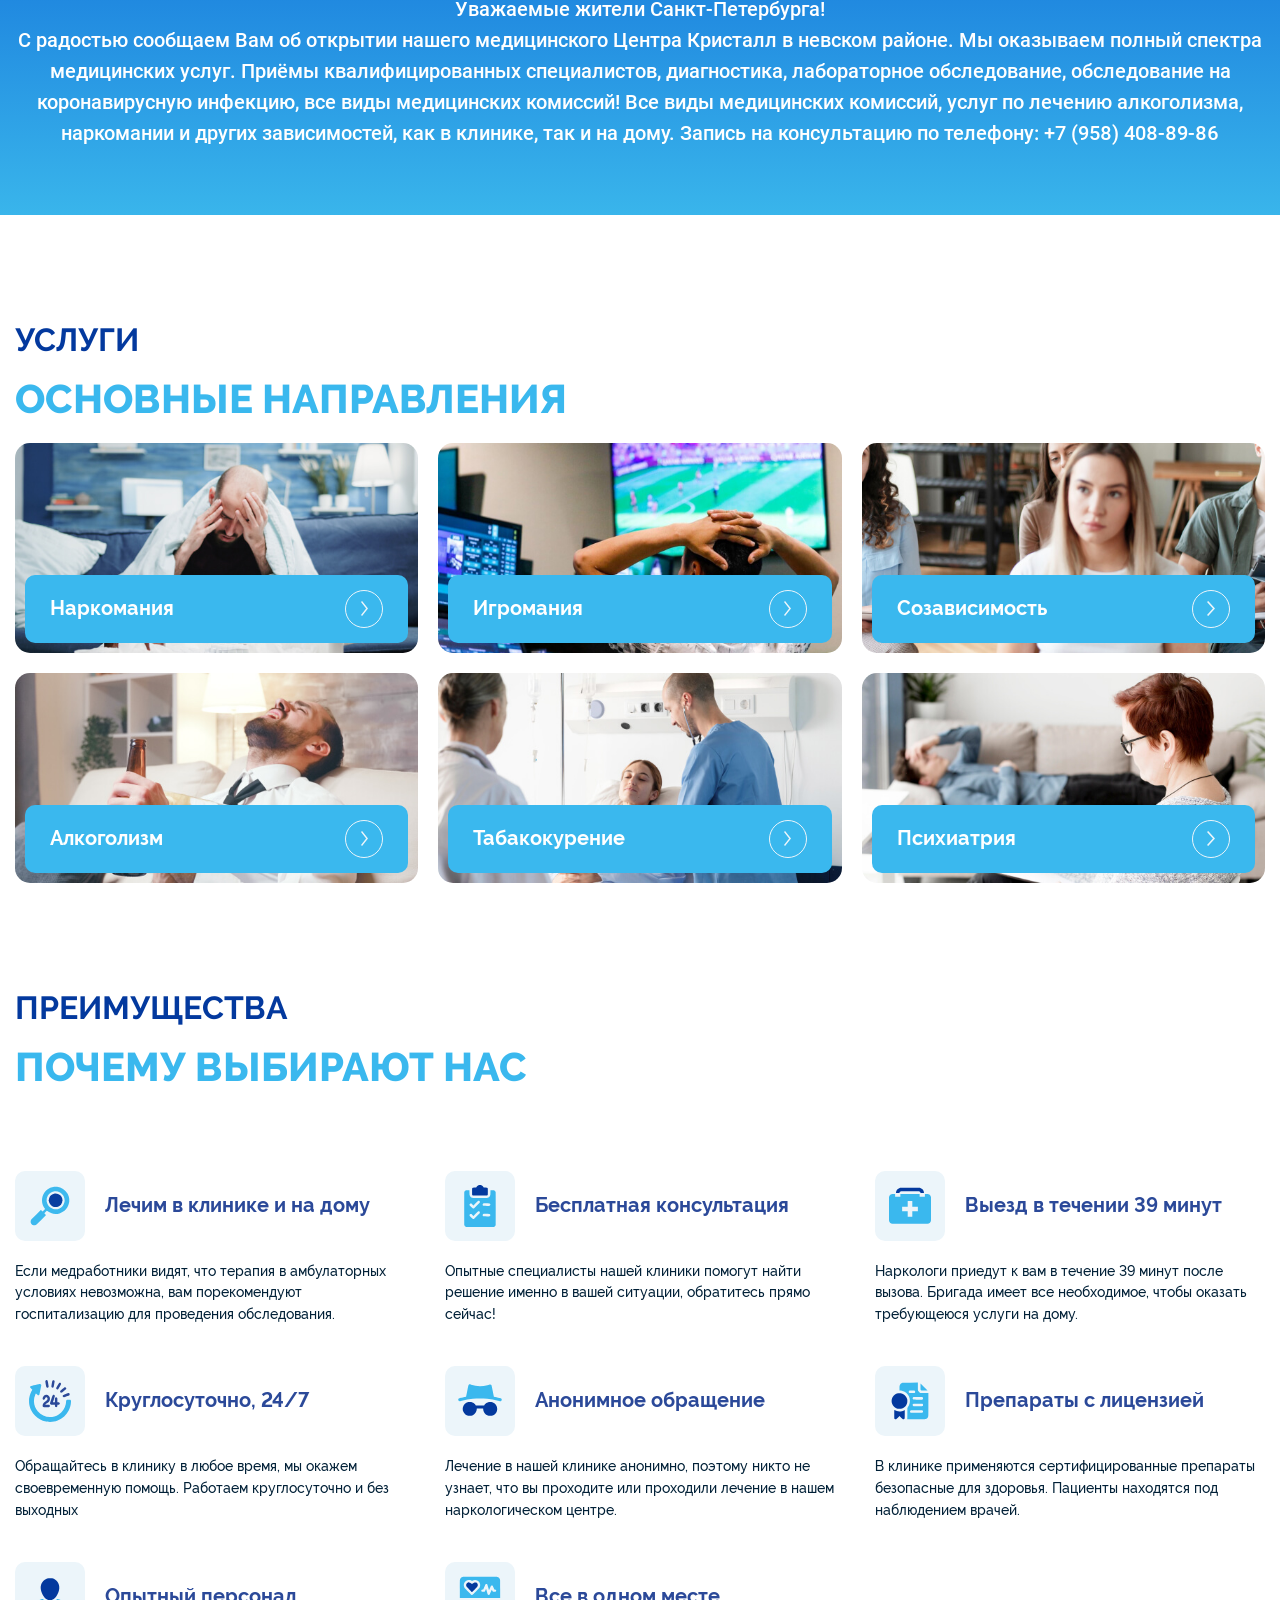
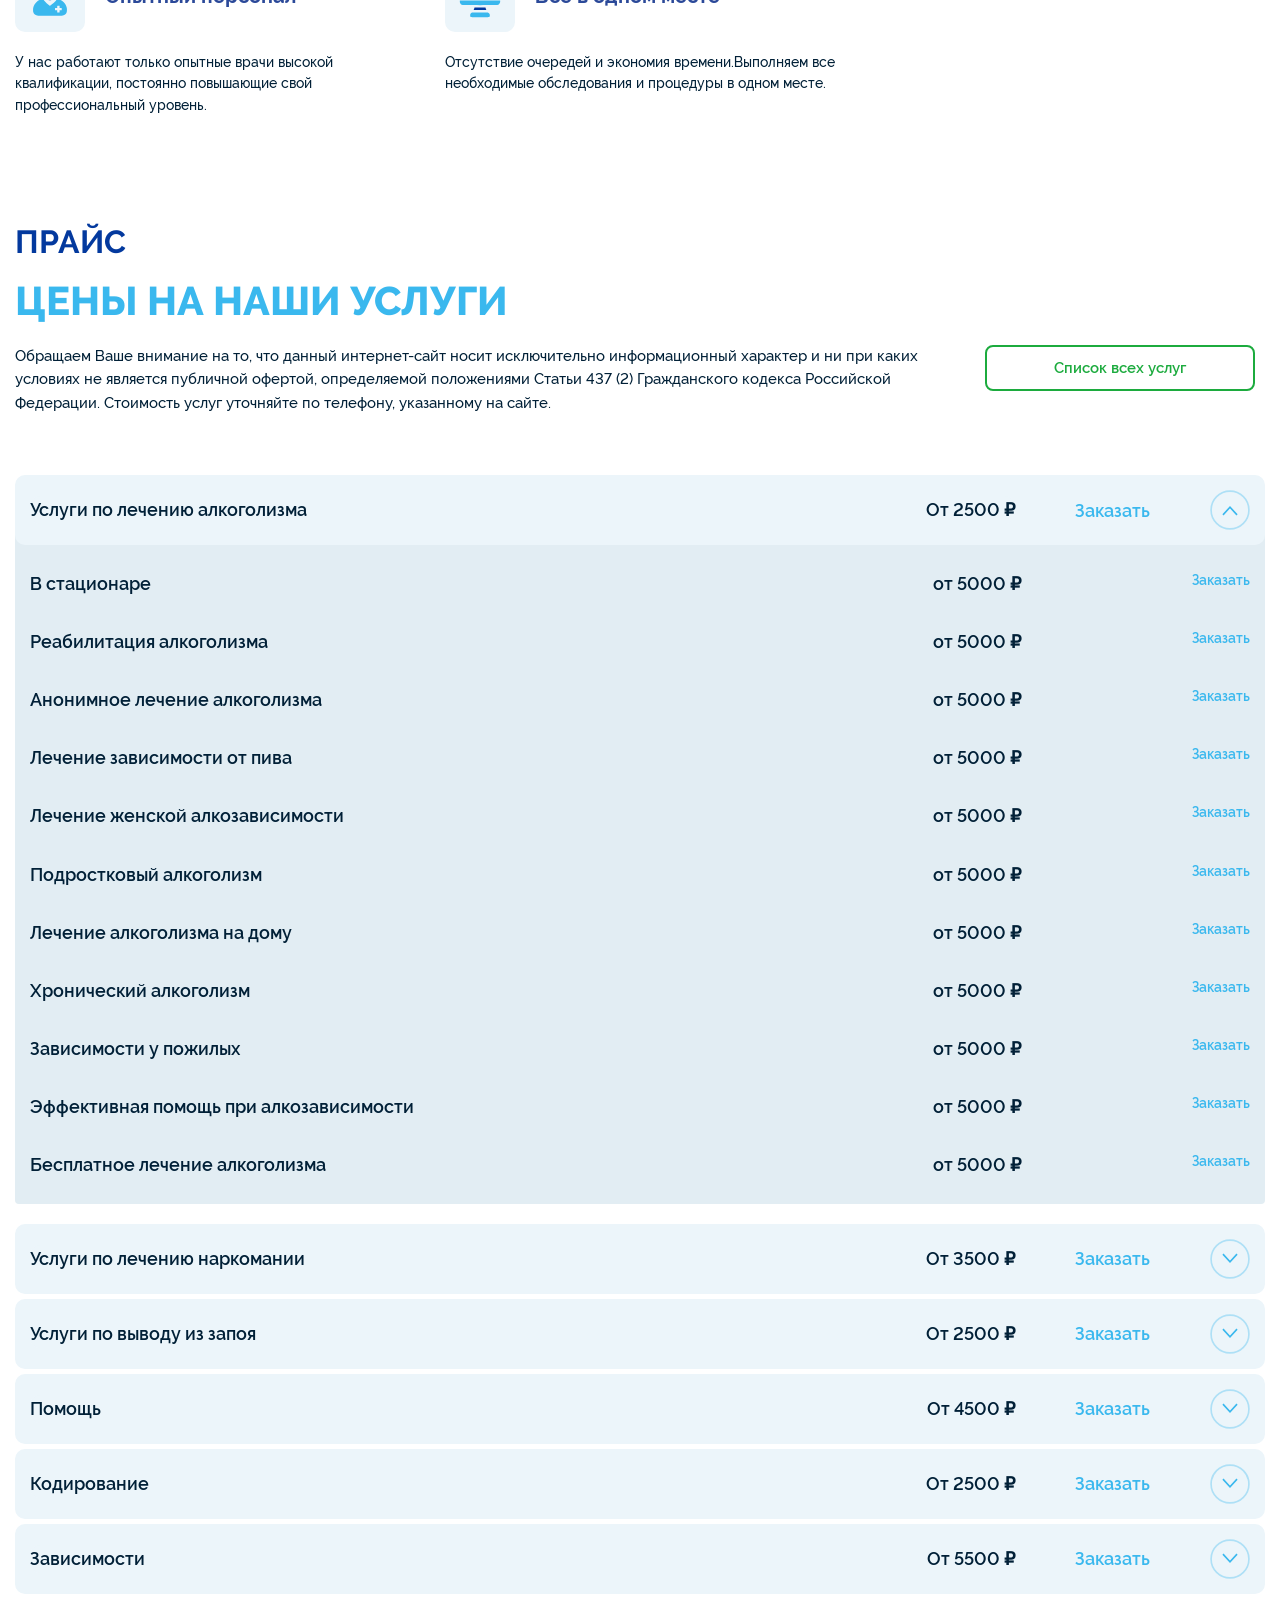
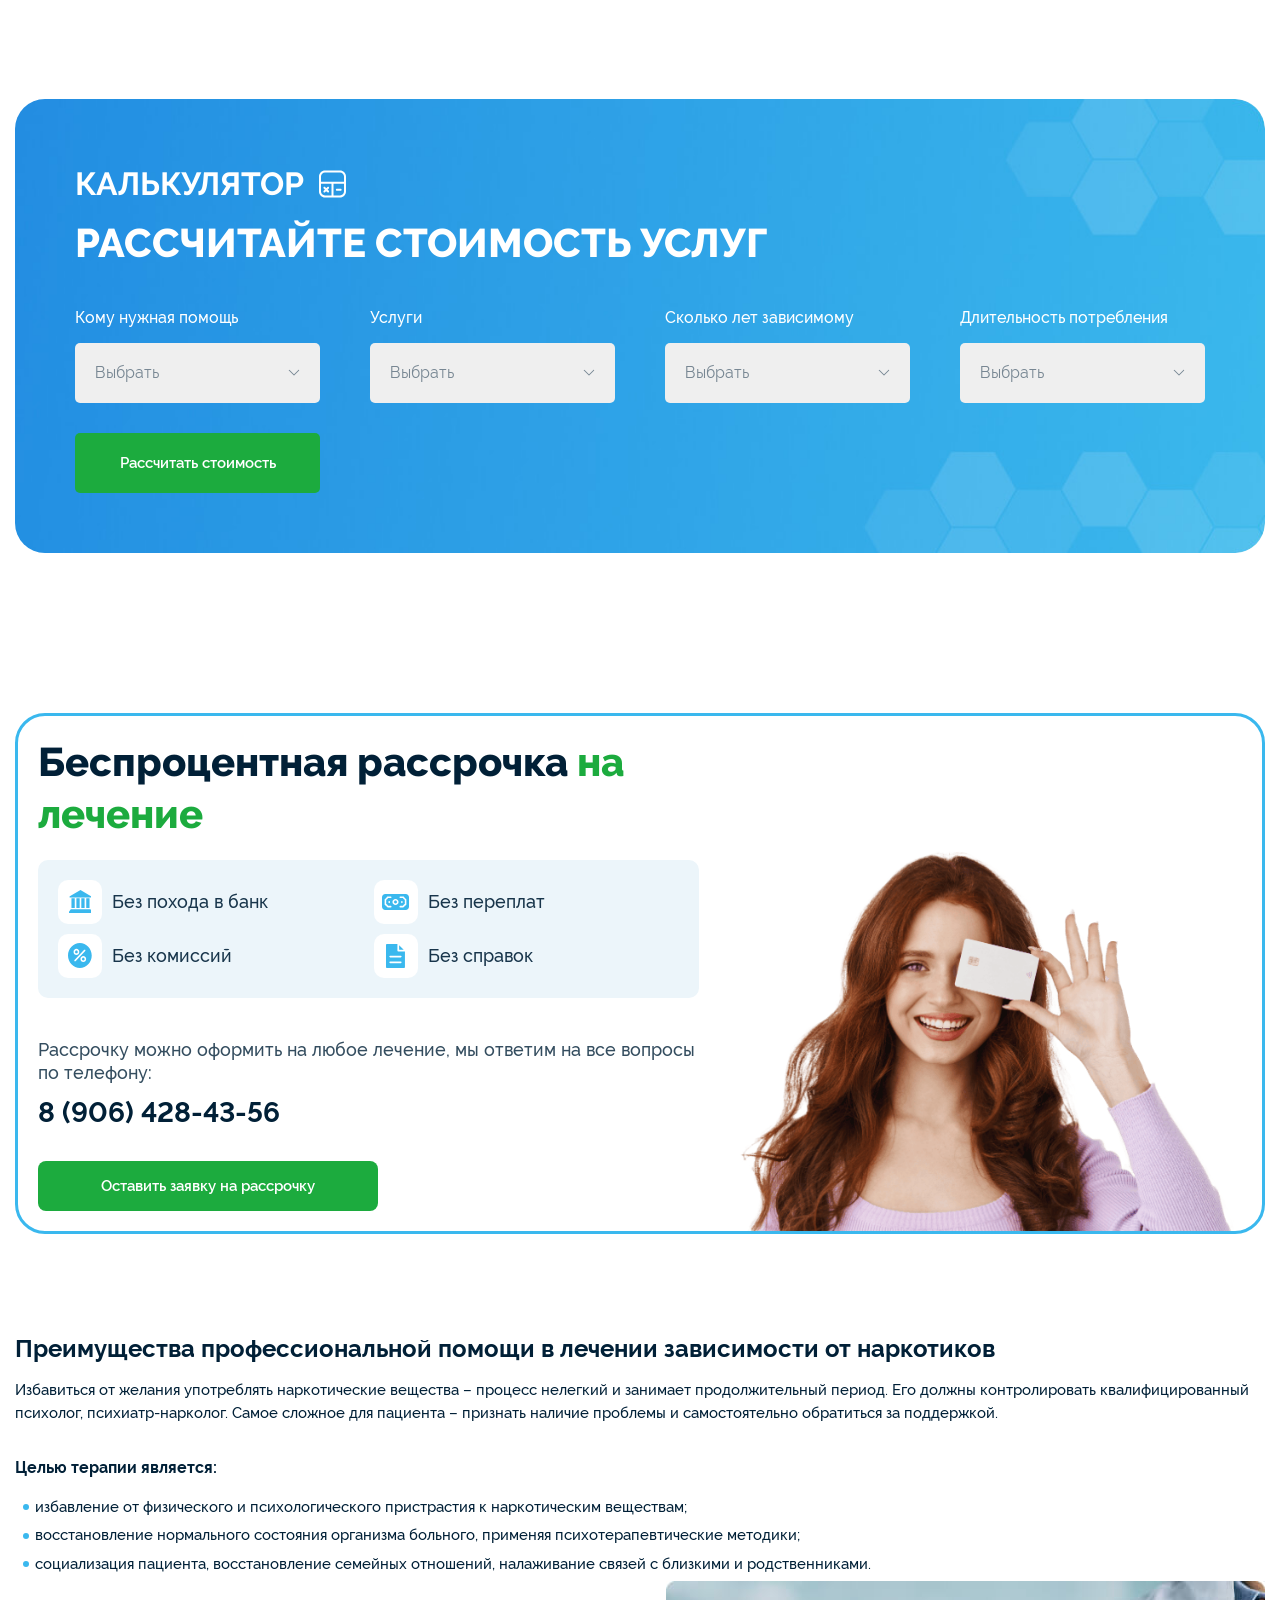
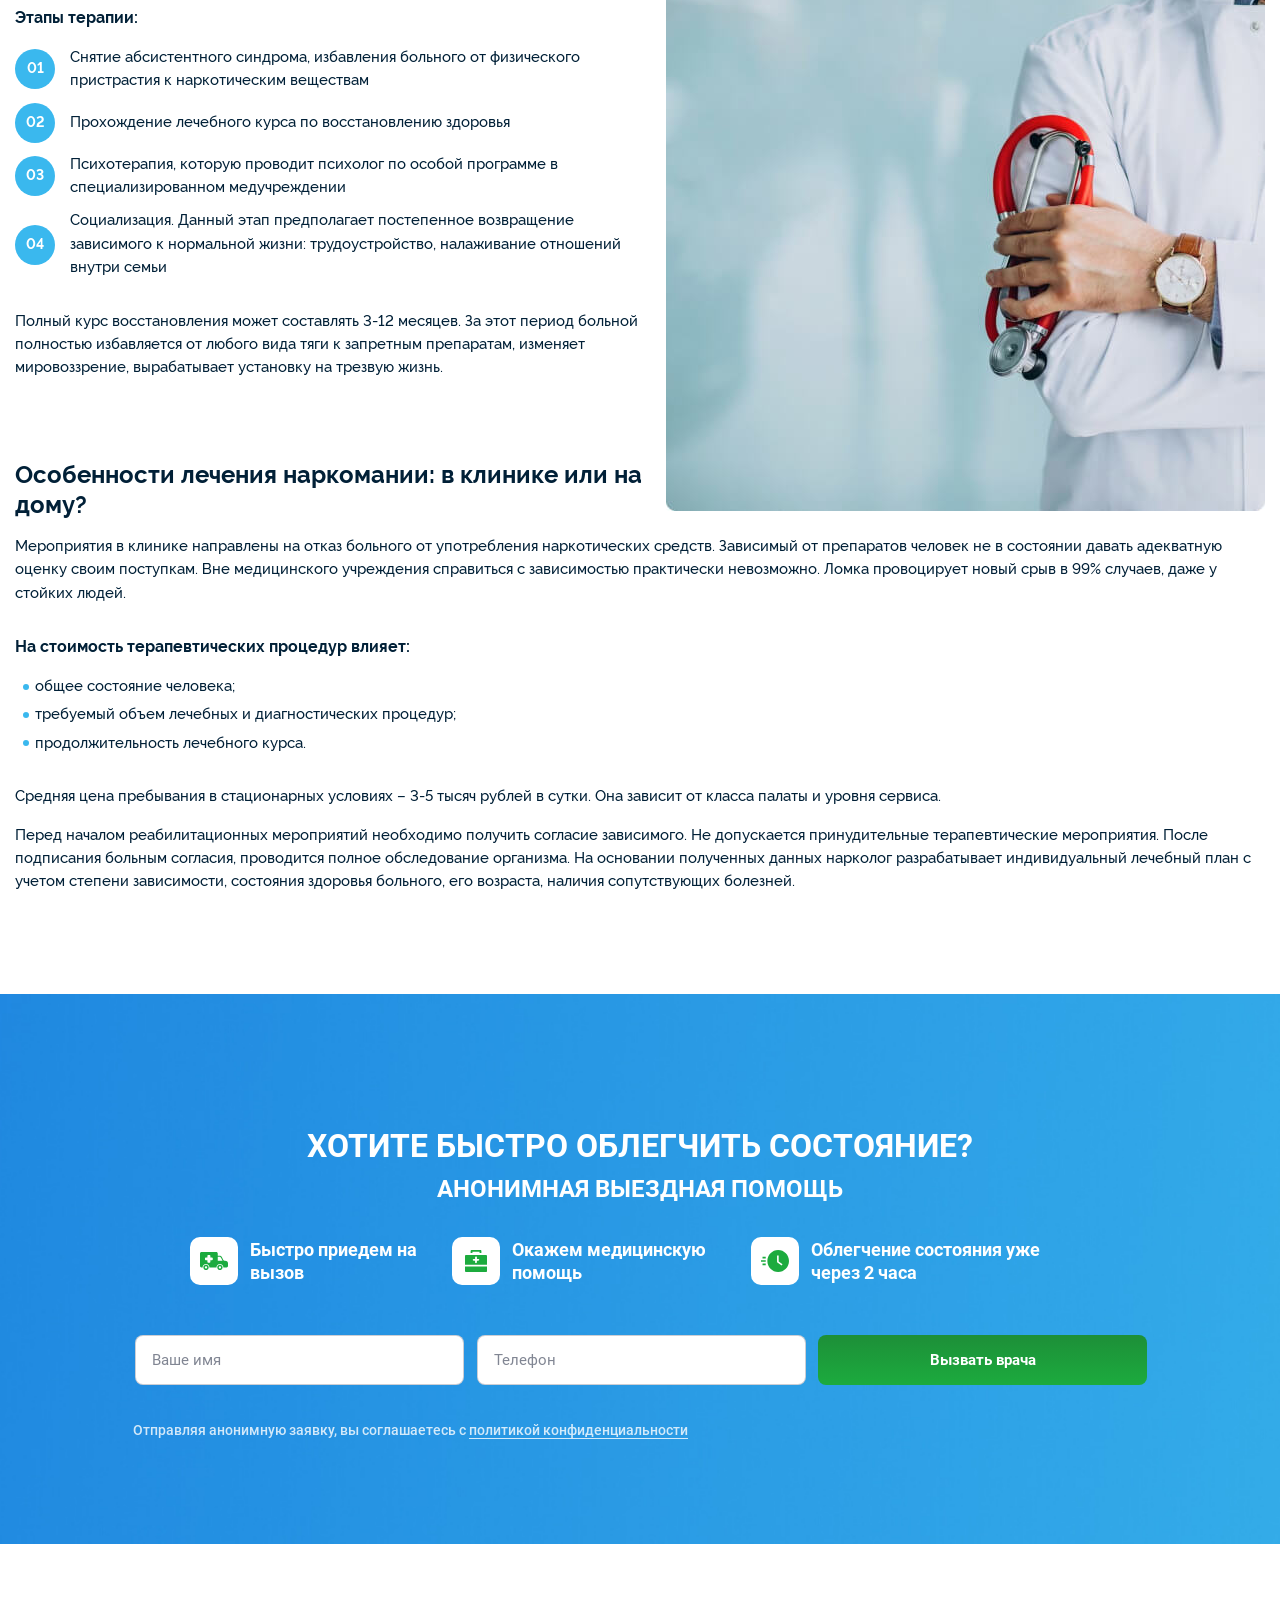
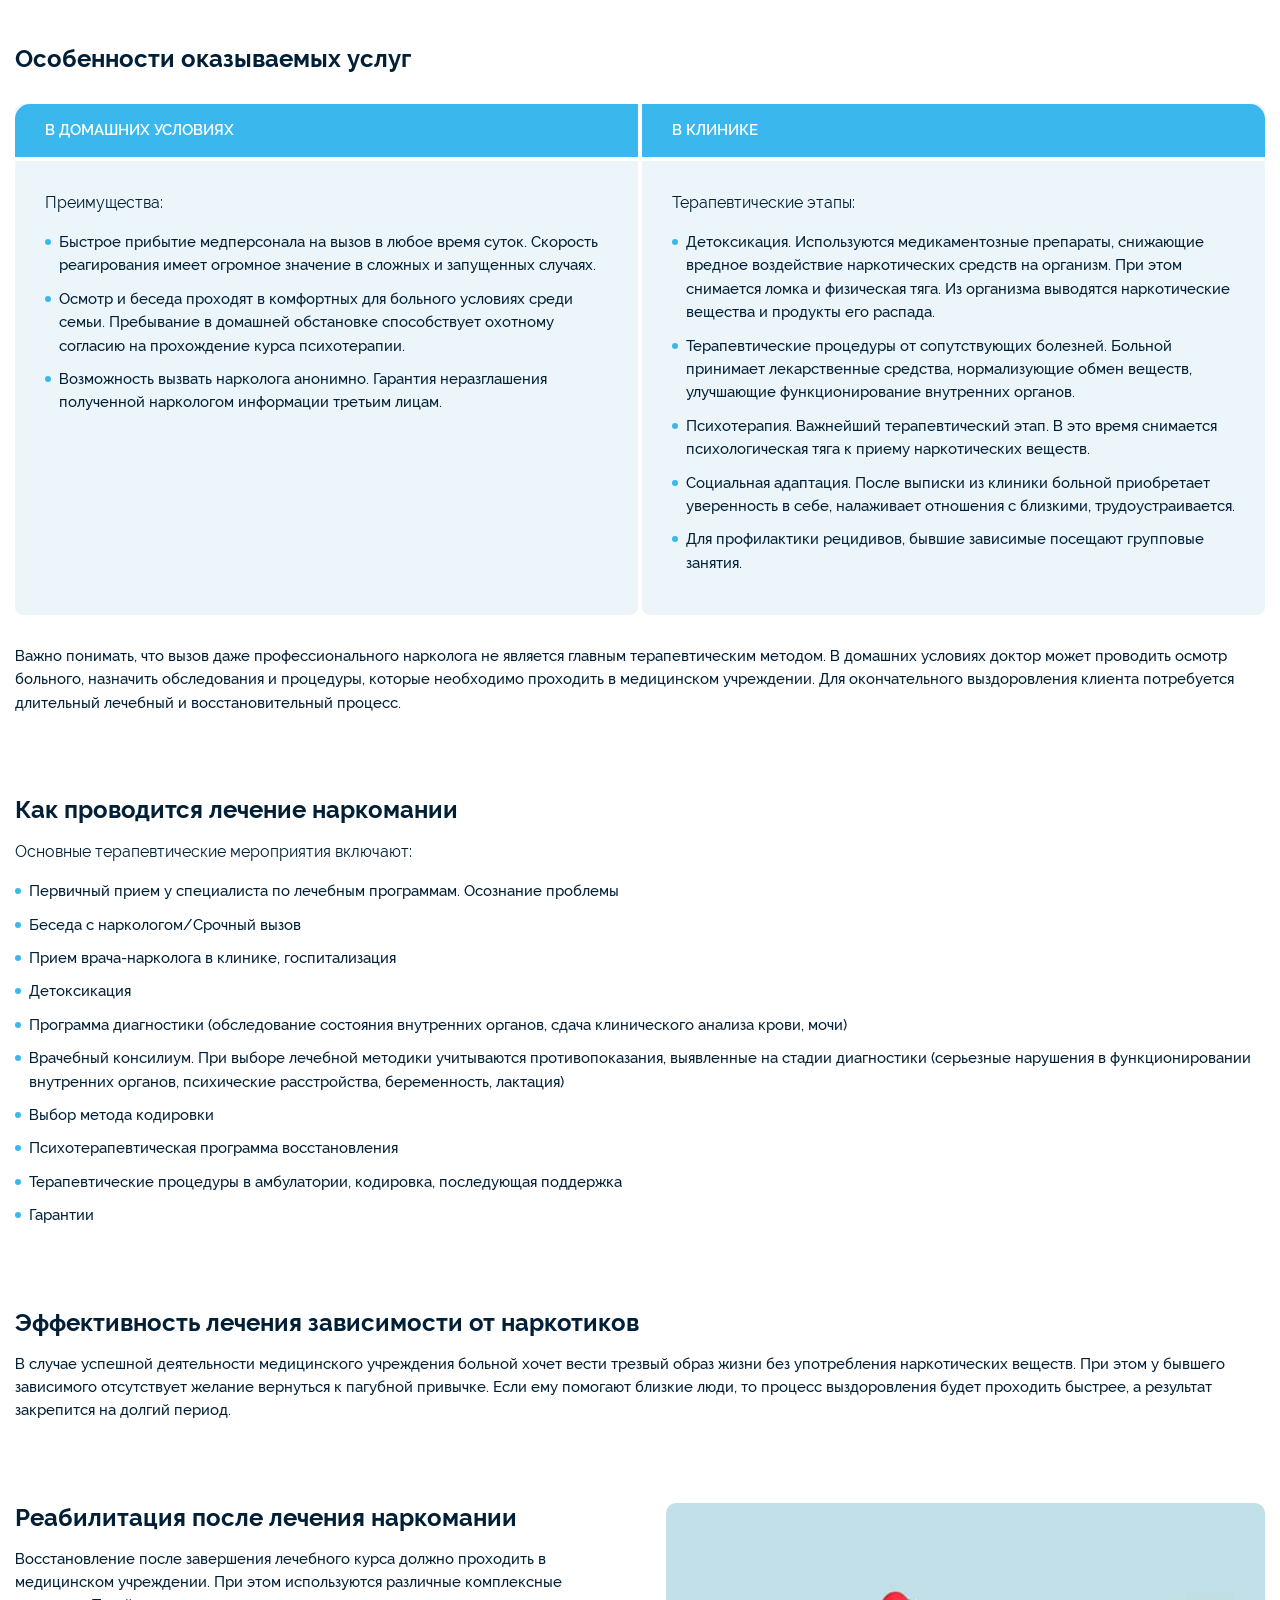
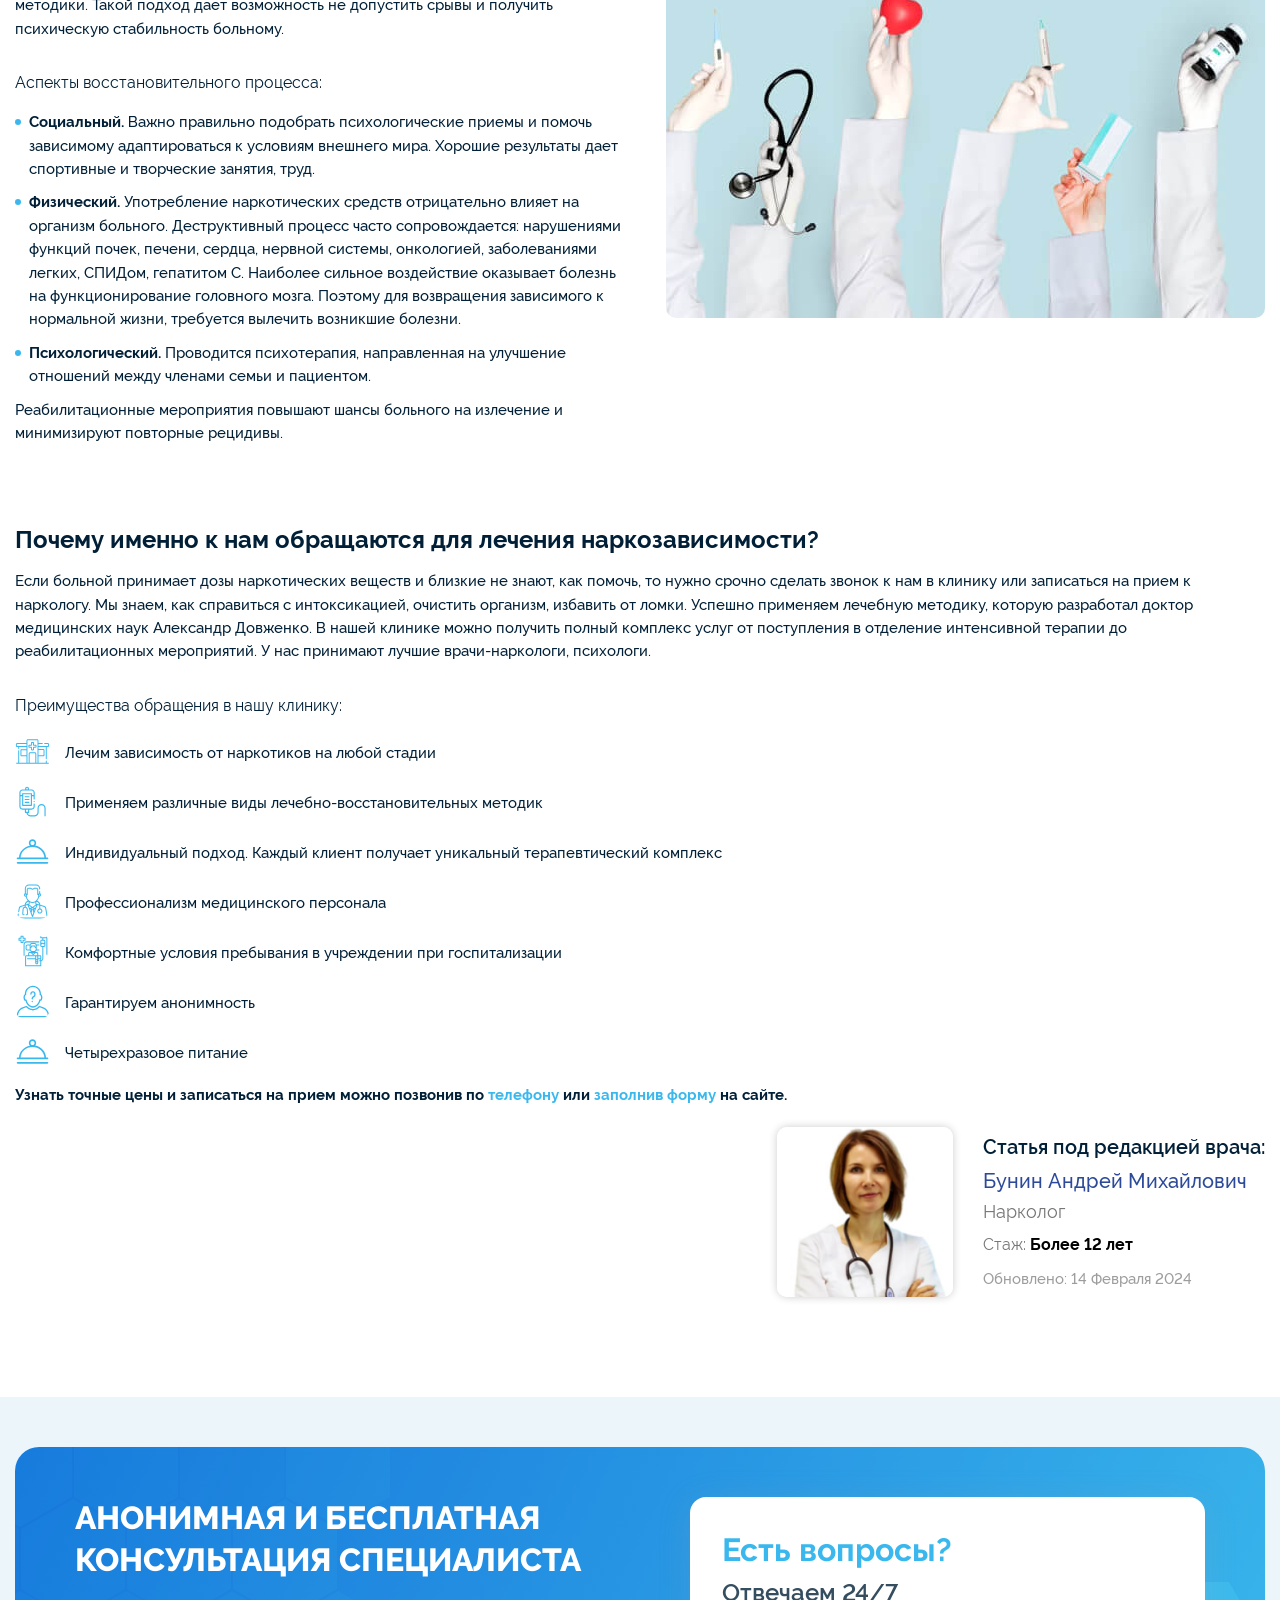
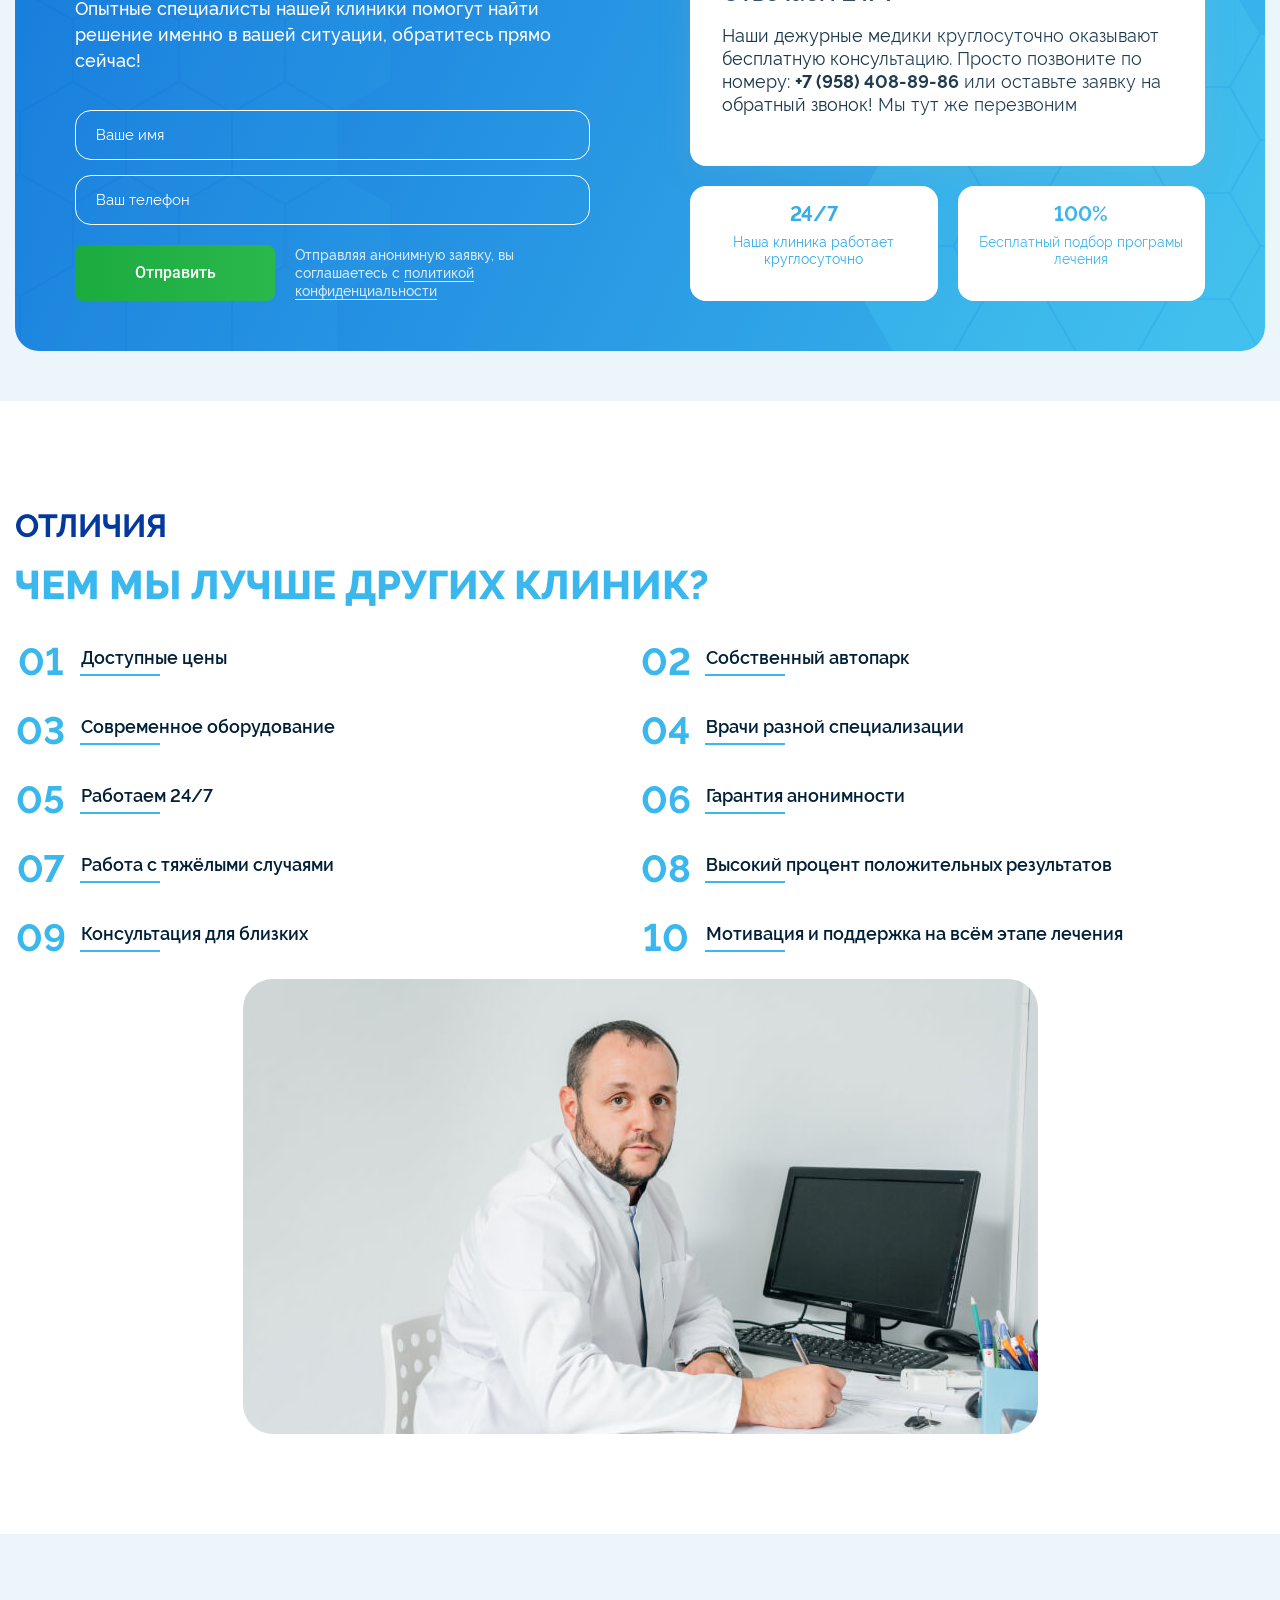
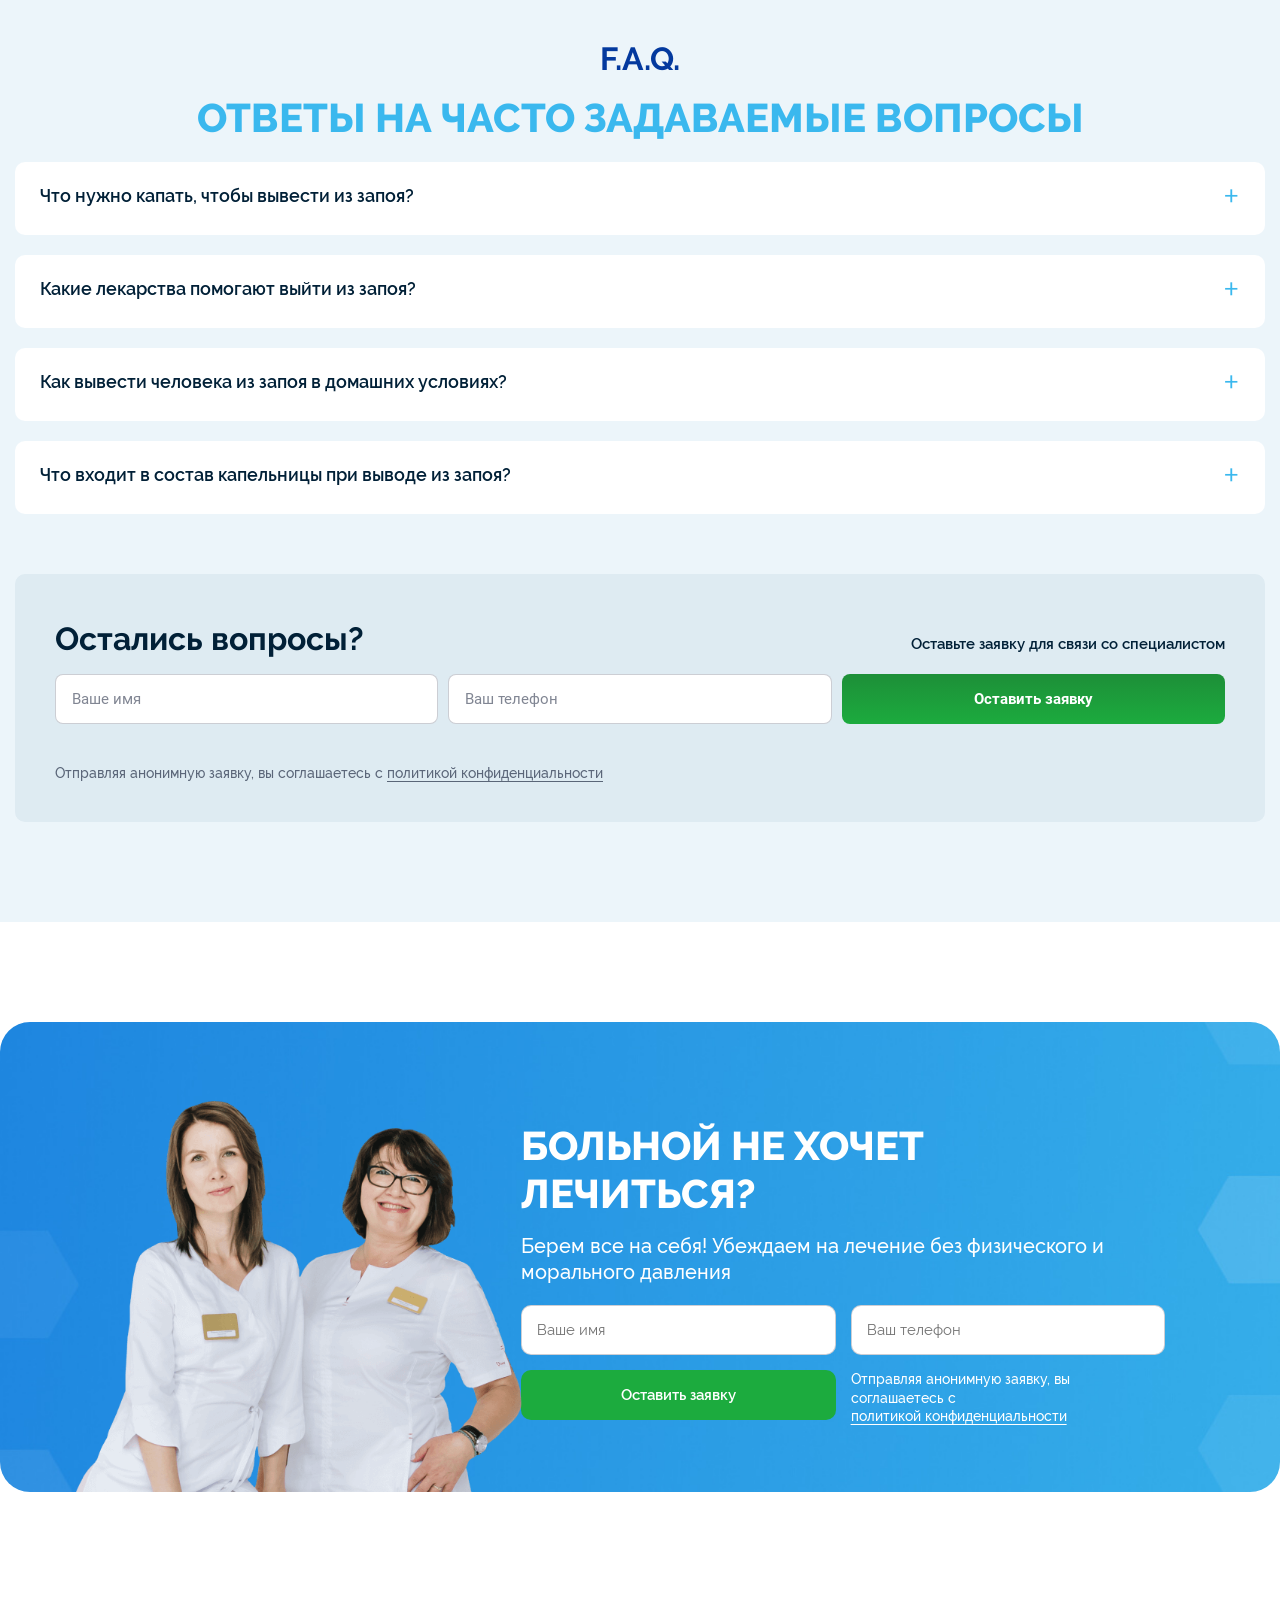
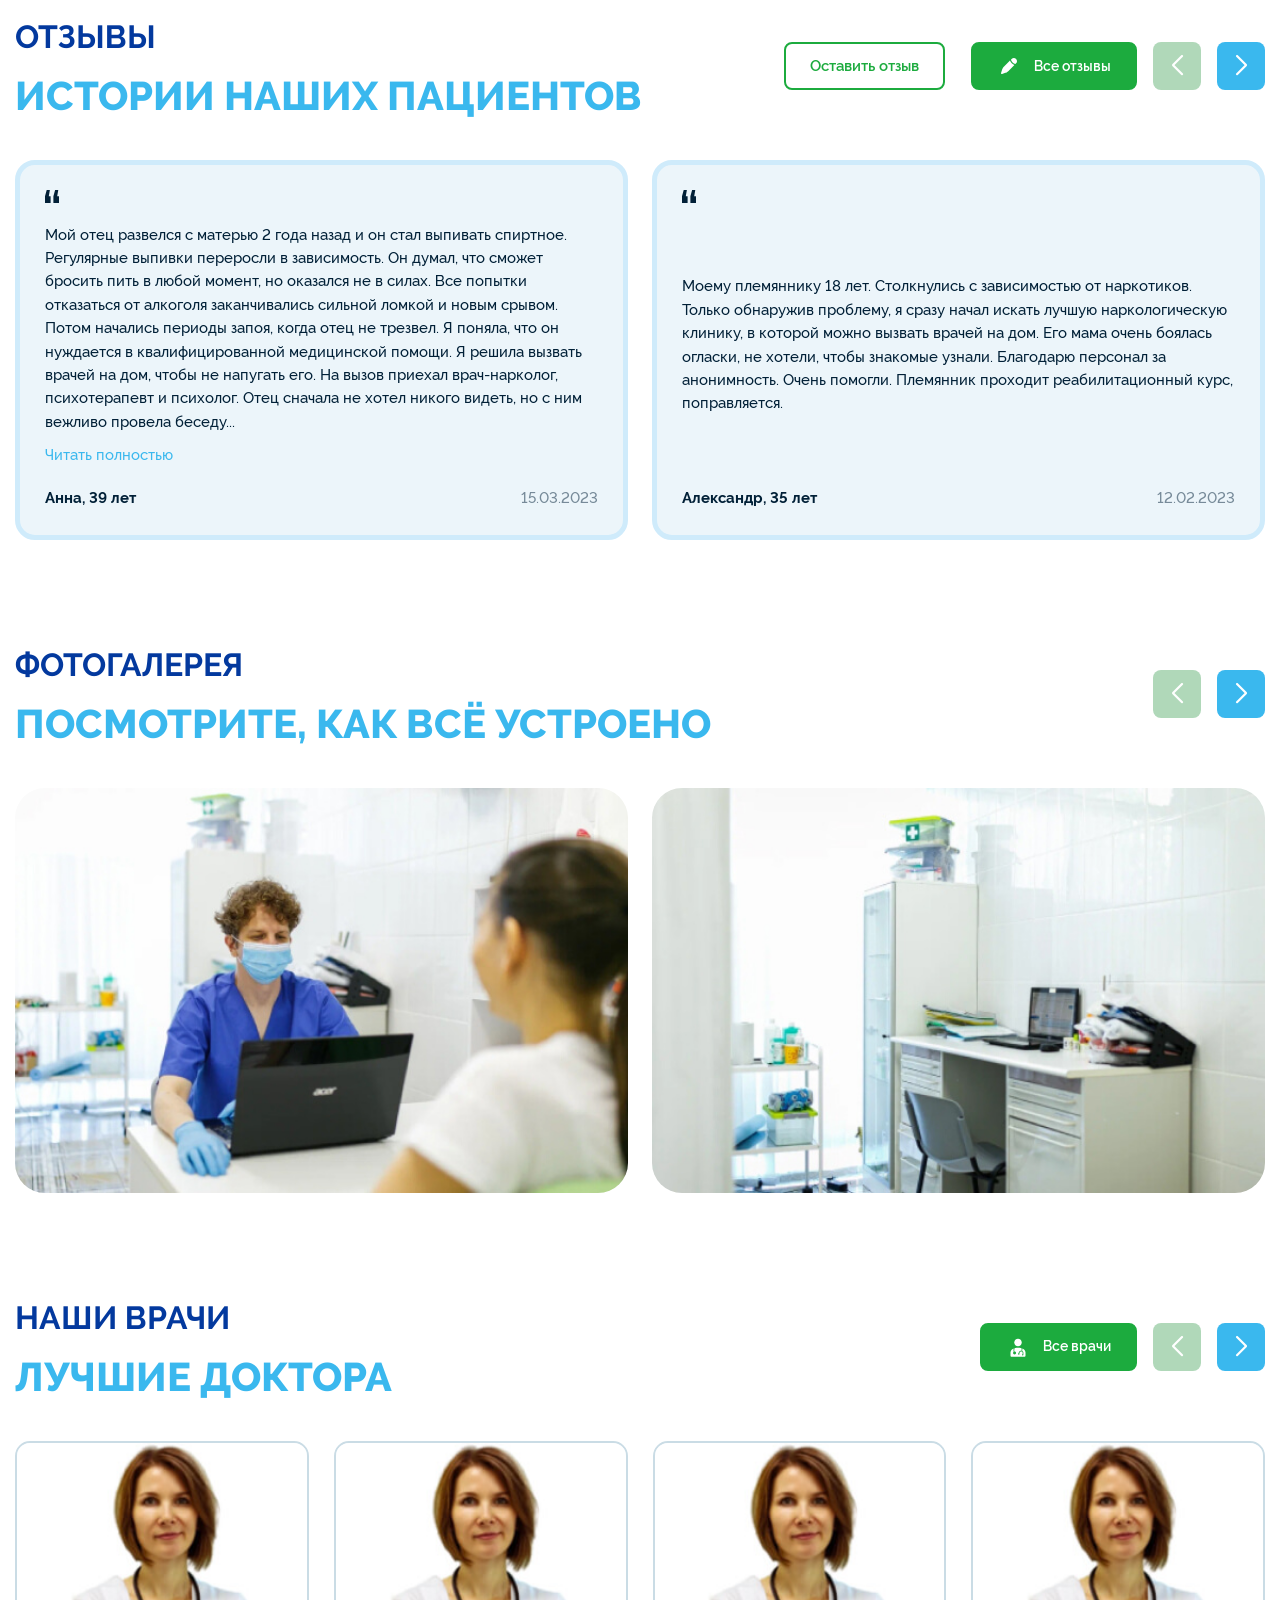
==== commit 2760508f: "fix bugs" ====
--- a/index.html
+++ b/index.html
@@ -1463,7 +1463,8 @@
                     <div class="last__form-item last__form-item--flex">
                         <form action="/">
                             <div class="last__form-title section-subtitle">больной не хочет лечиться?</div>
-                            <p class="last__form-descr">Берем все на себя! Убеждаем на лечение без физического и морального давления</p>
+                            <p class="last__form-descr">Берем все на себя! Убеждаем на лечение без физического и
+                                морального давления</p>
                             <div class="last__form-item__intro">
                                 <label class="user-input-wrp">
                                     <input type="text" class="form--name" placeholder="Ваше имя" required />
@@ -1701,8 +1702,7 @@
                                         Стаж работы: <span>14 </span>лет
                                     </span>
                                 </span>
-                                <a class="doctor-card__btn btn__standart" href="#">Записаться к врачу</a>
-                                <a href="#">Подробнее</a>
+                                <a href="#" class="doctor-card__btn btn__standart">Подробнее</a>
                             </div>
                         </div>
                         <div class="swiper-slide">
@@ -1718,8 +1718,7 @@
                                         Стаж работы: <span>14 </span>лет
                                     </span>
                                 </span>
-                                <a class="doctor-card__btn btn__standart" href="#">Записаться к врачу</a>
-                                <a href="#">Подробнее</a>
+                                <a href="#" class="doctor-card__btn btn__standart">Подробнее</a>
                             </div>
                         </div>
                         <div class="swiper-slide">
@@ -1735,8 +1734,7 @@
                                         Стаж работы: <span>14 </span>лет
                                     </span>
                                 </span>
-                                <a class="doctor-card__btn btn__standart" href="#">Записаться к врачу</a>
-                                <a href="#">Подробнее</a>
+                                <a href="#" class="doctor-card__btn btn__standart">Подробнее</a>
                             </div>
                         </div>
                         <div class="swiper-slide">
@@ -1752,8 +1750,7 @@
                                         Стаж работы: <span>14 </span>лет
                                     </span>
                                 </span>
-                                <a class="doctor-card__btn btn__standart" href="#">Записаться к врачу</a>
-                                <a href="#">Подробнее</a>
+                                <a href="#" class="doctor-card__btn btn__standart">Подробнее</a>
                             </div>
                         </div>
                         <div class="swiper-slide">
@@ -1769,8 +1766,7 @@
                                         Стаж работы: <span>14 </span>лет
                                     </span>
                                 </span>
-                                <a class="doctor-card__btn btn__standart" href="#">Записаться к врачу</a>
-                                <a href="#">Подробнее</a>
+                                <a href="#" class="doctor-card__btn btn__standart">Подробнее</a>
                             </div>
                         </div>
                         <div class="swiper-slide">
@@ -1786,8 +1782,7 @@
                                         Стаж работы: <span>14 </span>лет
                                     </span>
                                 </span>
-                                <a class="doctor-card__btn btn__standart" href="#">Записаться к врачу</a>
-                                <a href="#">Подробнее</a>
+                                <a href="#" class="doctor-card__btn btn__standart">Подробнее</a>
                             </div>
                         </div>
                     </div>
@@ -1801,7 +1796,7 @@
         <section class="certificate section-margin element-animation">
             <div class="container">
                 <div class="swiper-certificate swiper-my__wrapper">
-                    <div class="swiper__header">
+                    <div class="certificate__header swiper__header">
                         <div class="comment-titles">
                             <p class="section-title">Нормативные документы</p>
                             <h2 class="section-subtitle">Лицензии и сертификаты</h2>
@@ -1822,6 +1817,17 @@
                             </div>
                         </div>
                     </div>
+                    <p class="certificate__descr section-descr">
+                        Lorem ipsum dolor sit amet consectetur adipisicing elit. Non nisi accusantium minus porro quo
+                        consequuntur cum odit officia praesentium, nihil dolorum soluta perferendis sunt ut
+                        necessitatibus, architecto natus pariatur totam? Quia dolore tempore, quam beatae corrupti,
+                        optio omnis esse sapiente laudantium tempora debitis atque eligendi alias iure veniam iste
+                        voluptatum dolor. Temporibus ullam doloremque, facere dolorem recusandae mollitia maiores
+                        assumenda alias totam natus dolores pariatur tempora sint, itaque fuga voluptatibus qui quo
+                        perspiciatis ad explicabo. Ipsam labore vero reiciendis perferendis doloribus. Blanditiis itaque
+                        expedita culpa quae non. Sint, et. Amet eos magni laboriosam autem accusantium ea porro et,
+                        maiores possimus.
+                    </p>
                     <div class="swiper-wrapper">
                         <div class="swiper-slide">
                             <a href="assets/img/certificate/pic1.jpg" data-fancybox="certificate"
--- a/assets/css/style.css
+++ b/assets/css/style.css
@@ -222,6 +222,10 @@
     text-transform: uppercase;
     line-height: 120%;
     margin-bottom: 20px;
+}
+
+.section-subtitle:last-child {
+    margin-bottom: 0;
 }
 
 .section-margin {
@@ -4190,7 +4194,6 @@
 
 a.btn-comment {
     padding: 13px 24px;
-    margin-right: 24px;
 }
 
 .btn-comment picture {
@@ -4249,7 +4252,8 @@
 }
 
 .swiper__header-btn .header__bottom-item--btns>.header__bottom-item--btn {
-    margin-right: 24px;
+    padding: 5px 24px;
+    min-height: 48px;
 }
 
 .swiper__header-btn .header__bottom-item--btn picture {
@@ -4313,6 +4317,7 @@
 
     .swiper-my__wrapper>.comment-titles {
         display: block;
+        margin-bottom: 32px;
     }
 
     .swiper-my__wrapper>.swiper__header {
@@ -4396,25 +4401,22 @@
 }
 
 /* doctor */
+.doctor .swiper-slide {
+    height: auto;
+}
+
 .doctor-card {
-    display: -webkit-box;
-    display: -ms-flexbox;
-    display: flex;
-    -webkit-box-orient: vertical;
-    -webkit-box-direction: normal;
-    -ms-flex-direction: column;
+    display: flex;
     flex-direction: column;
     text-align: center;
-    border: 1px solid #CADCE5;
+    border: 2px solid rgba(202, 220, 229, 1);
     padding-bottom: 24px;
     border-radius: 15px;
+    overflow: hidden;
     width: 100%;
-    max-width: 336px;
+    height: 100%;
     background-color: #ECF5FA;
-    -webkit-box-align: center;
-    -ms-flex-align: center;
     align-items: center;
-    padding: 0 5px 24px;
 }
 
 .doctor-card__btn {
@@ -4423,17 +4425,17 @@
 }
 
 .doctor-card div {
-    border-top-left-radius: 15px;
-    border-top-right-radius: 15px;
     background-color: #fff;
-    padding-top: 20px;
     width: 100%;
-    border-bottom: 6px solid #3AB8EE;
+    border-bottom: 3px solid rgba(58, 184, 238, 1)
 }
 
 .doctor-card div img {
     display: block;
     margin: 0 auto;
+    height: 460px;
+    object-fit: cover;
+    object-position: top;
 }
 
 .doctor-card span picture {
@@ -4442,48 +4444,36 @@
 
 .doctor-card>span:first-of-type {
     font-size: 20px;
-    font-weight: 600;
-    line-height: 1.25;
+    font-weight: 700;
+    line-height: 26px;
     padding-top: 22px;
-    padding-bottom: 15px;
+    margin-bottom: 8px;
+    color: rgba(28, 171, 62, 1);
 }
 
 .doctor-card span:nth-of-type(2) {
-    font-size: 14px;
-    line-height: 1.4;
-    padding-bottom: 10px;
-    -webkit-box-flex: 1;
-    -ms-flex-positive: 1;
+    font-size: 16px;
+    line-height: 21px;
+    margin-bottom: 15px;
+}
+
+.doctor-card span:nth-of-type(3) {
+    display: flex;
+    justify-content: center;
     flex-grow: 1;
-}
-
-.doctor-card span:nth-of-type(3) {
-    display: -webkit-box;
-    display: -ms-flexbox;
-    display: flex;
-    -webkit-box-pack: center;
-    -ms-flex-pack: center;
-    justify-content: center;
-    font-size: 14px;
-    line-height: 1.4;
-    padding-bottom: 25px;
+    font-weight: 500;
+    font-size: 16px;
+    line-height: 21px;
+    margin-bottom: 25px;
 }
 
 .doctor-card span:nth-of-type(3) span {
-    margin-left: 8px;
+    margin-left: 4px;
 }
 
 .doctor-card a:first-of-type {
     max-width: 84.52%;
     margin-bottom: 15px;
-}
-
-.doctor-card a:last-of-type {
-    color: #1CAB3E;
-}
-
-.doctor-card a:last-of-type:hover {
-    color: #3AB8EE;
 }
 
 .doctor-card .btn__standart {
@@ -4499,7 +4489,17 @@
     box-shadow: 1px 1px 7px 3px rgba(7, 7, 7, 0.37);
 }
 
+.swiper-doctor {
+    overflow: hidden;
+}
+
 /* doctor MEDIA */
+@media (max-width: 1440px) {
+    .doctor-card div img {
+        height: 310px;
+    }
+}
+
 @media (max-width: 560px) {
     .doctor .swiper__header-btn .header__bottom-item--btns>.header__bottom-item--btn {
         min-width: 320px;
@@ -4524,17 +4524,29 @@
     padding-bottom: 20px;
 }
 
+.certificate__header {
+    margin-bottom: 16px;
+}
+
+.certificate__descr {
+    margin-bottom: 30px;
+}
+
 .certificate__img img {
     -o-object-fit: cover;
     object-fit: cover;
     width: 100%;
-    max-width: 170px;
+    max-width: 232px;
     -webkit-transition: scale 0.3s linear;
     transition: scale 0.3s linear;
 }
 
 .certificate__img:hover img {
     scale: 1.1;
+}
+
+.swiper-certificate {
+    overflow: hidden;
 }
 
 @media (max-width: 850px) {
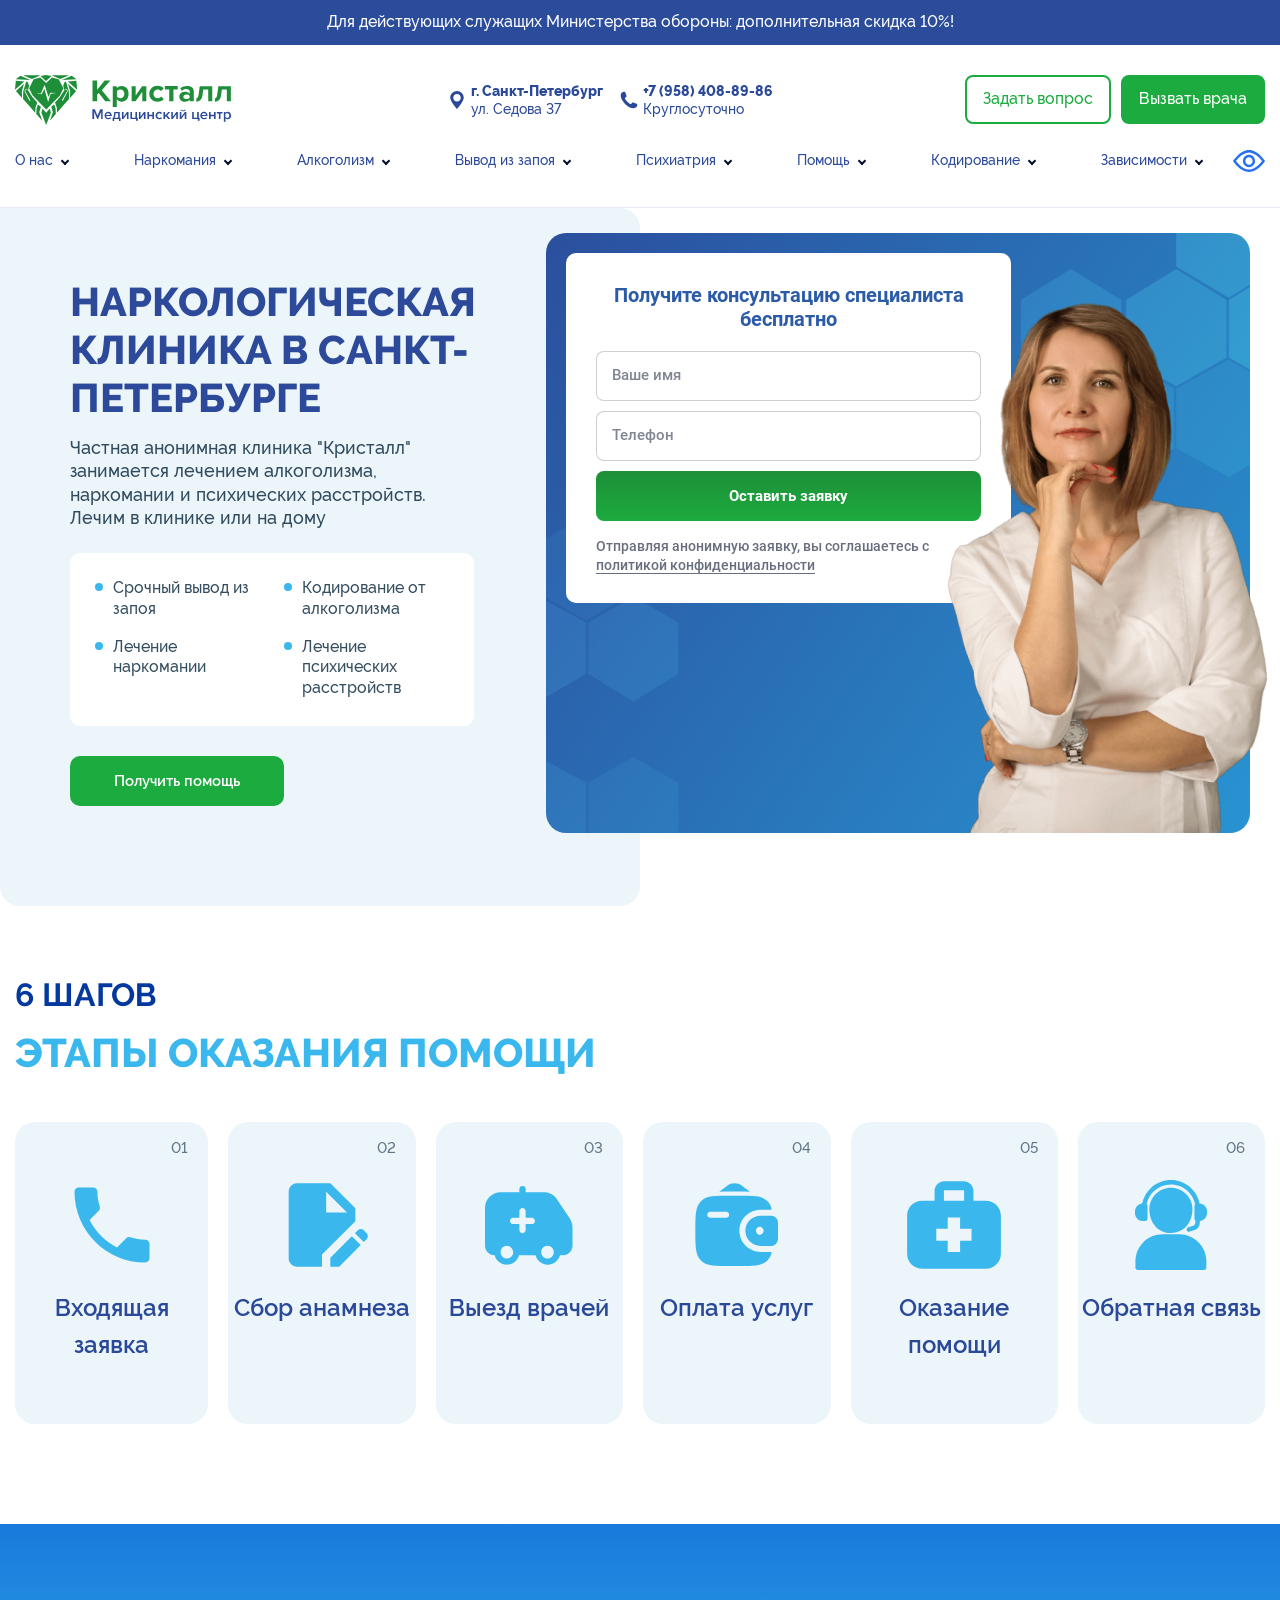
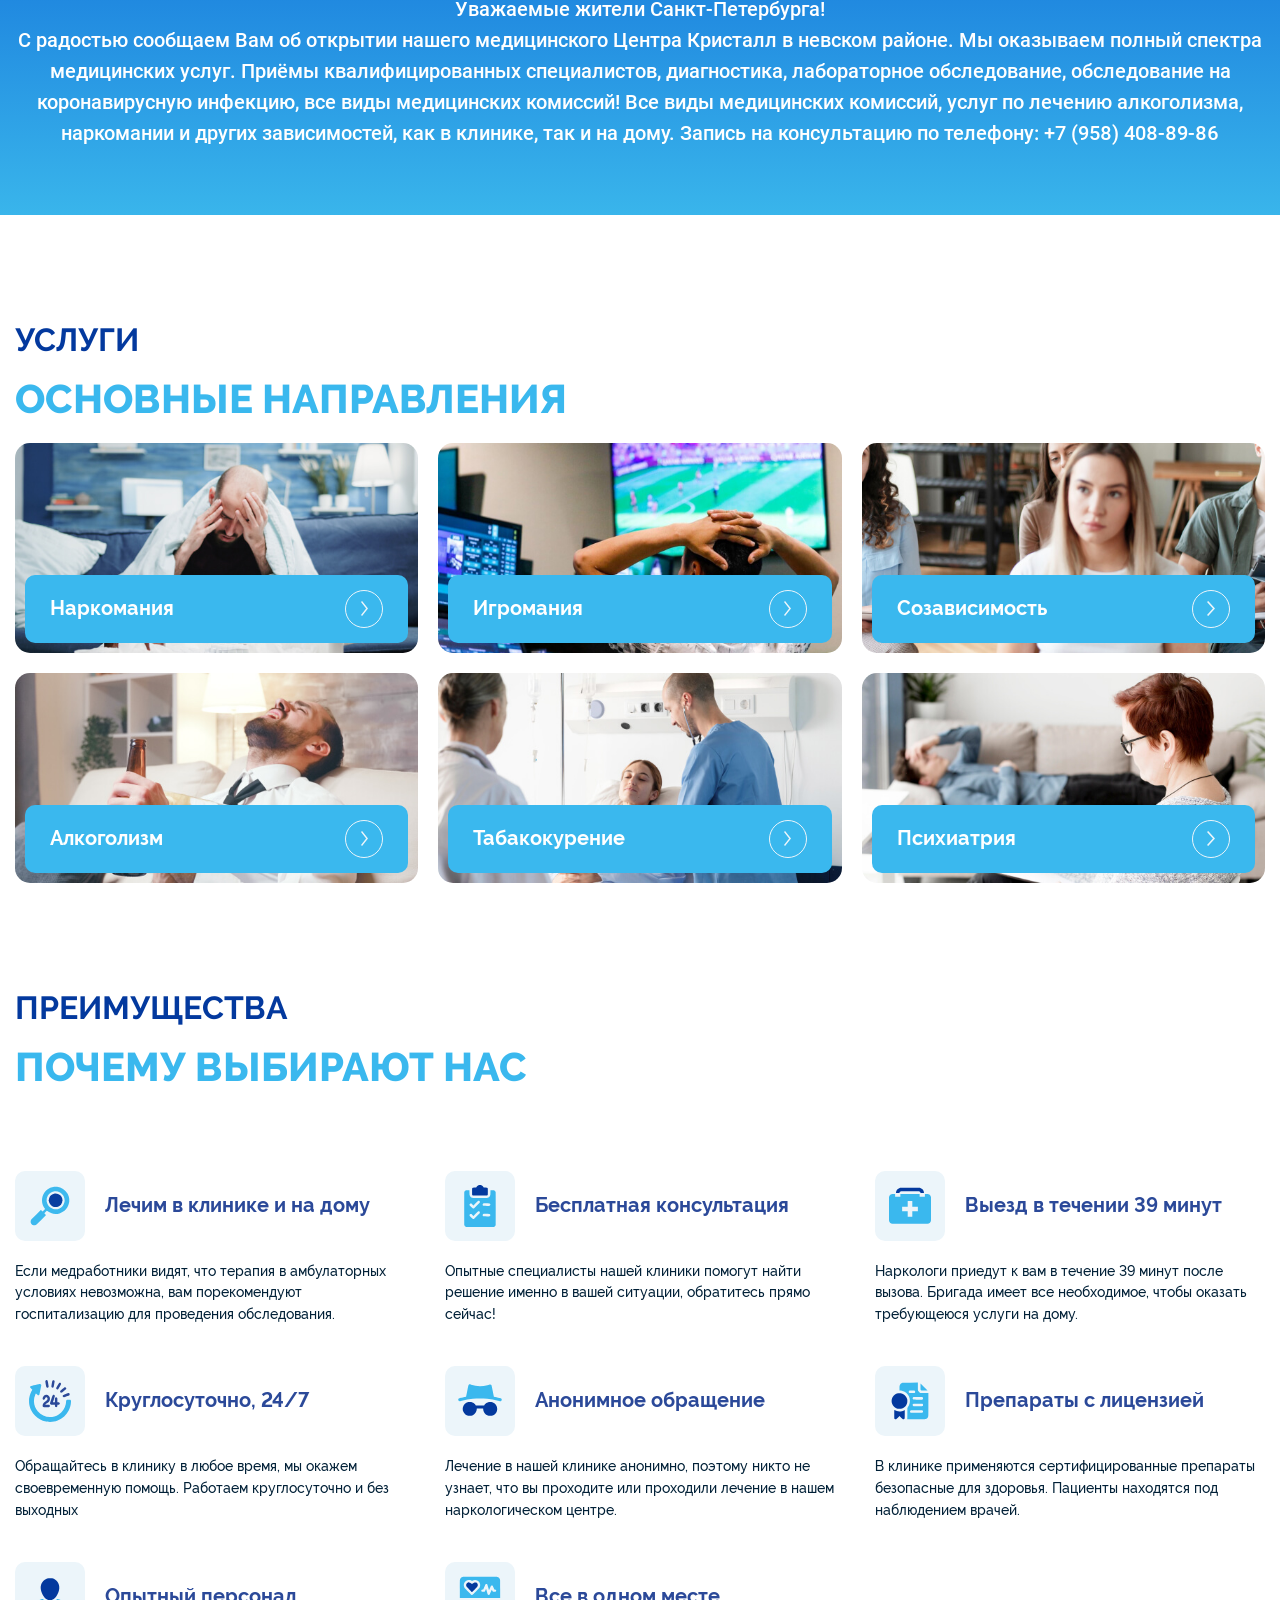
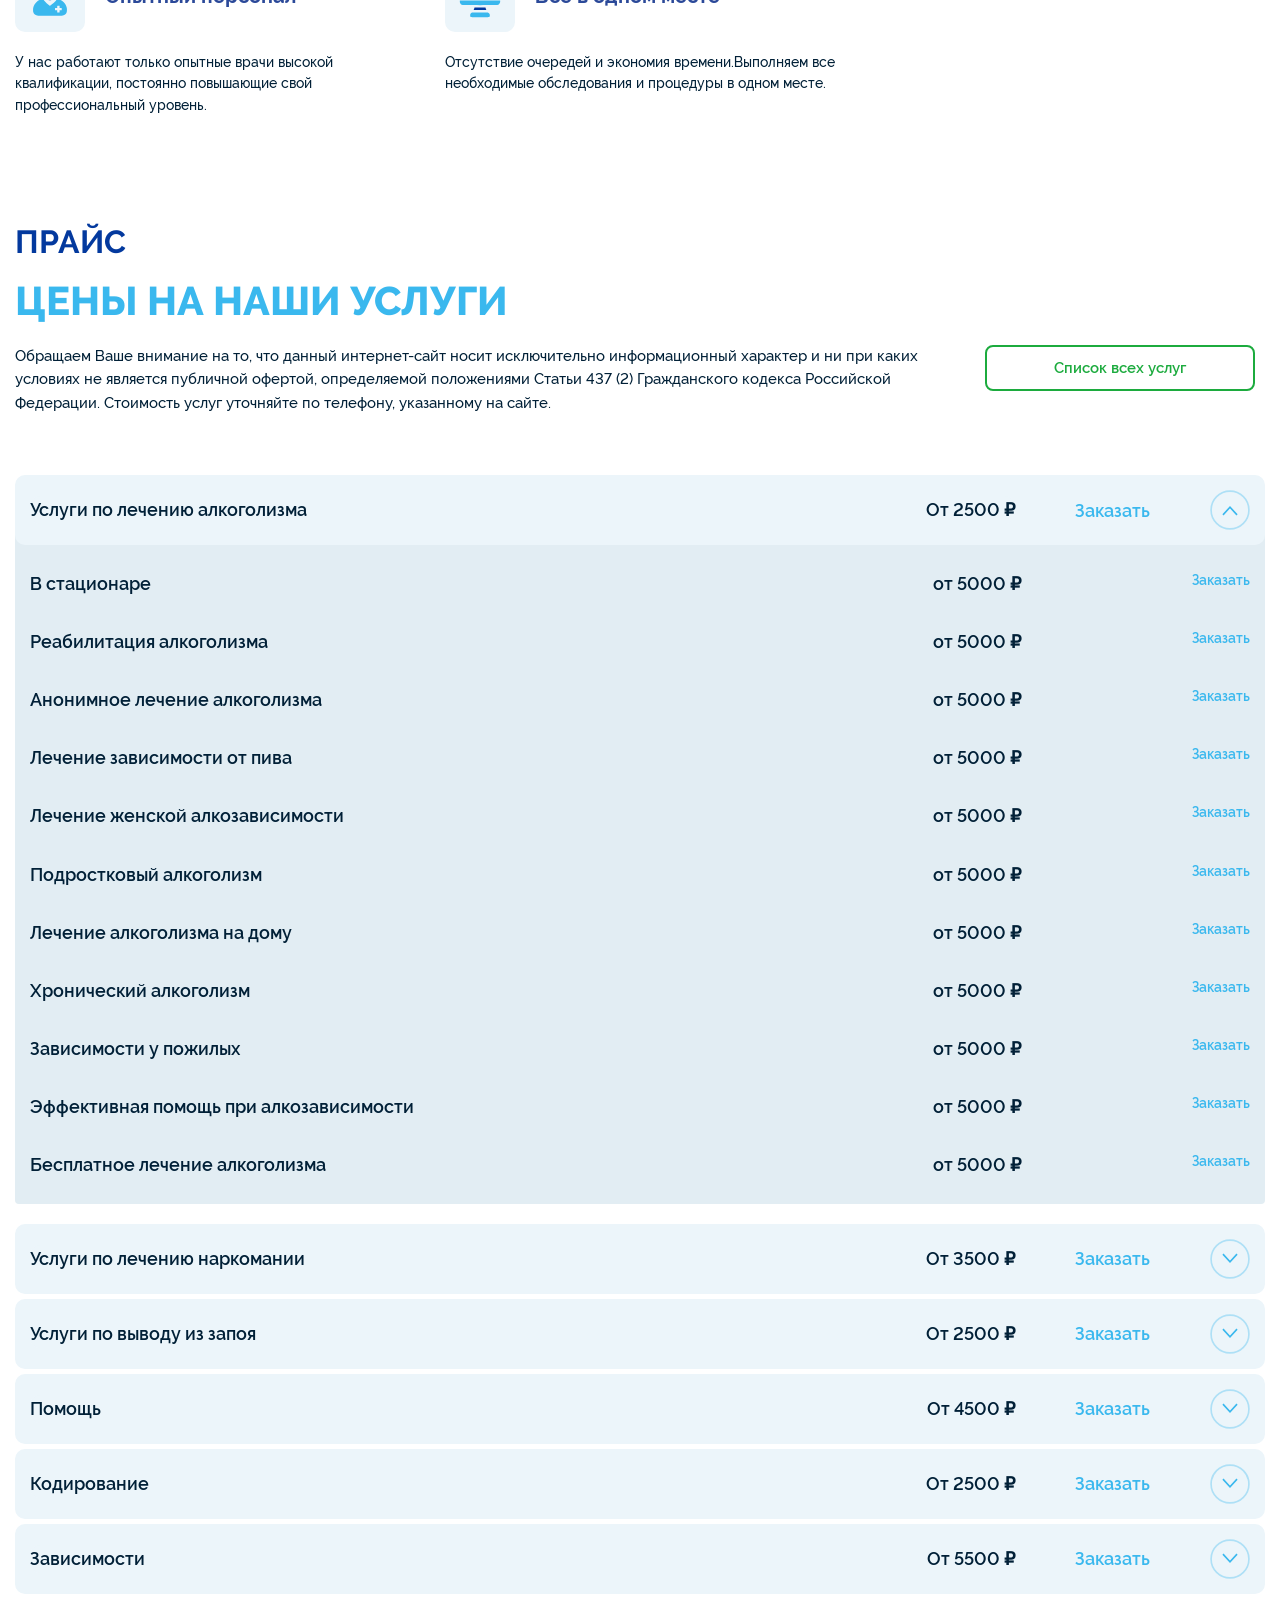
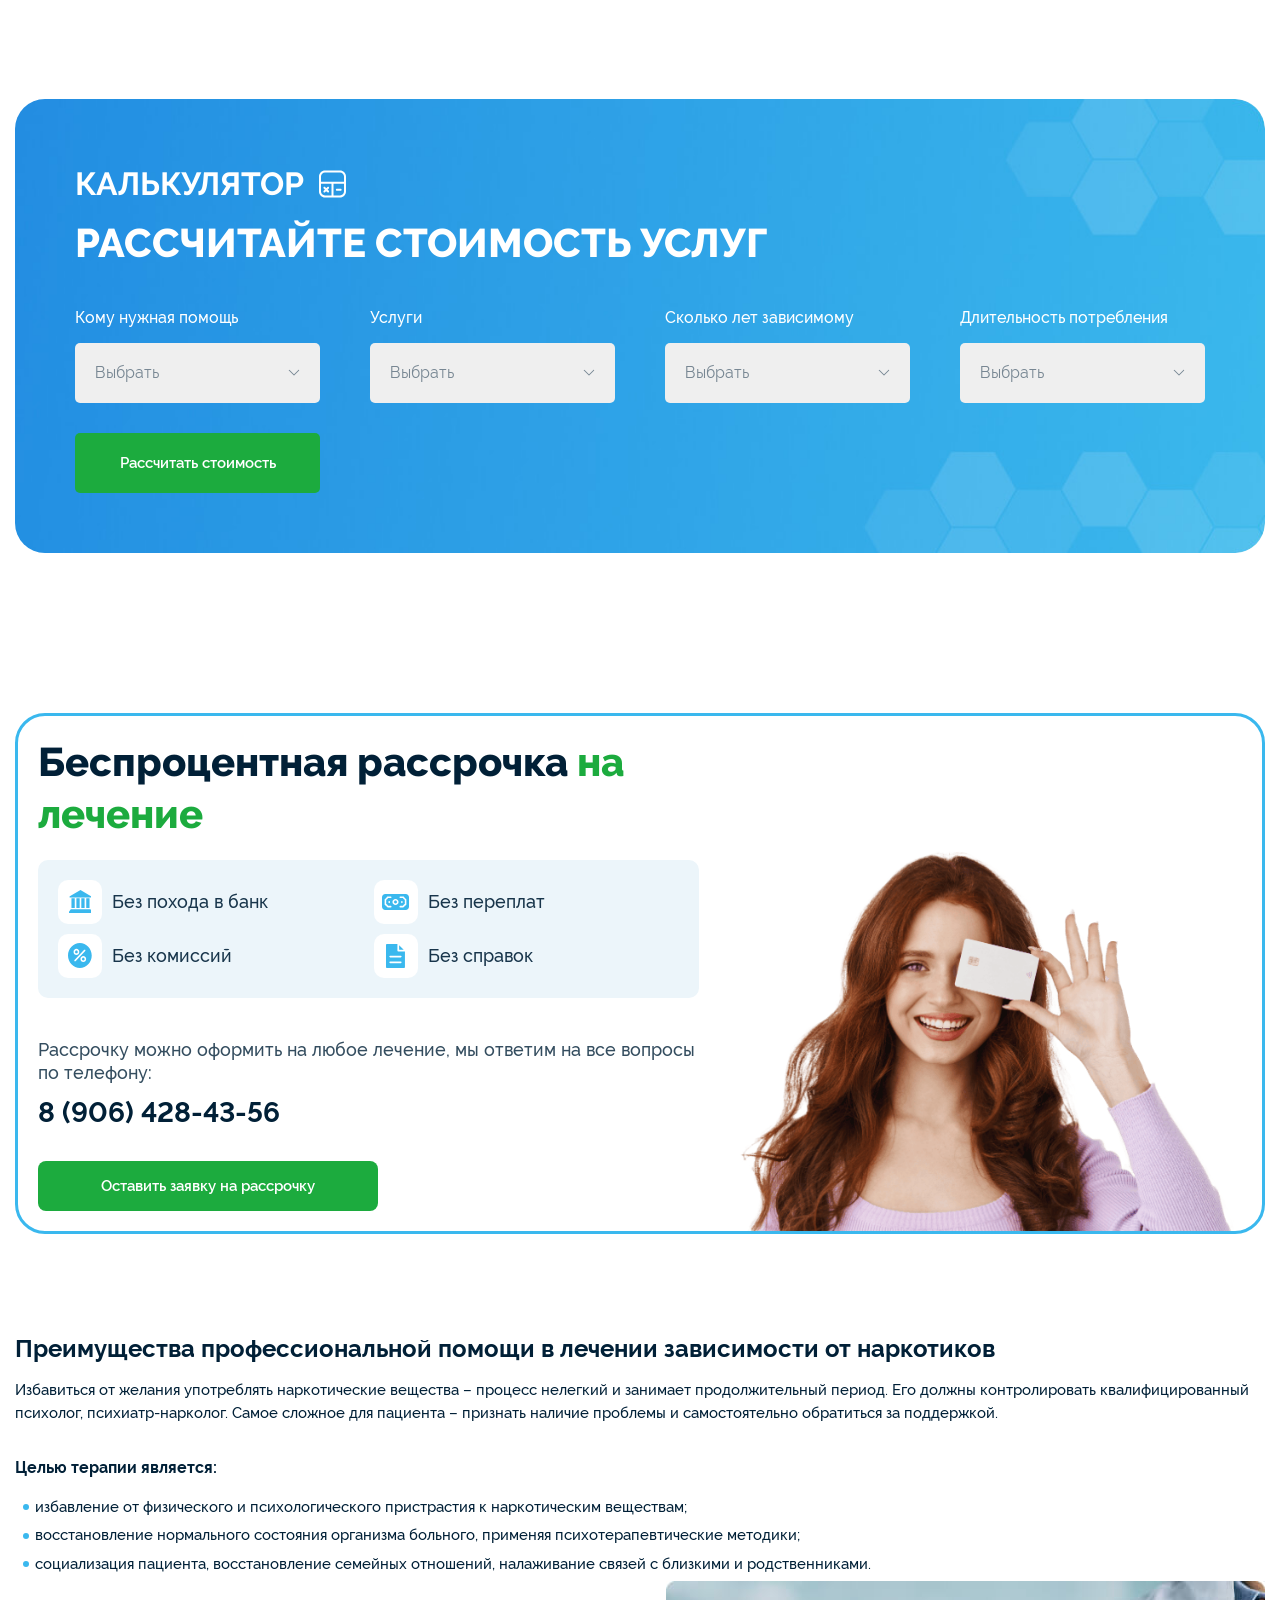
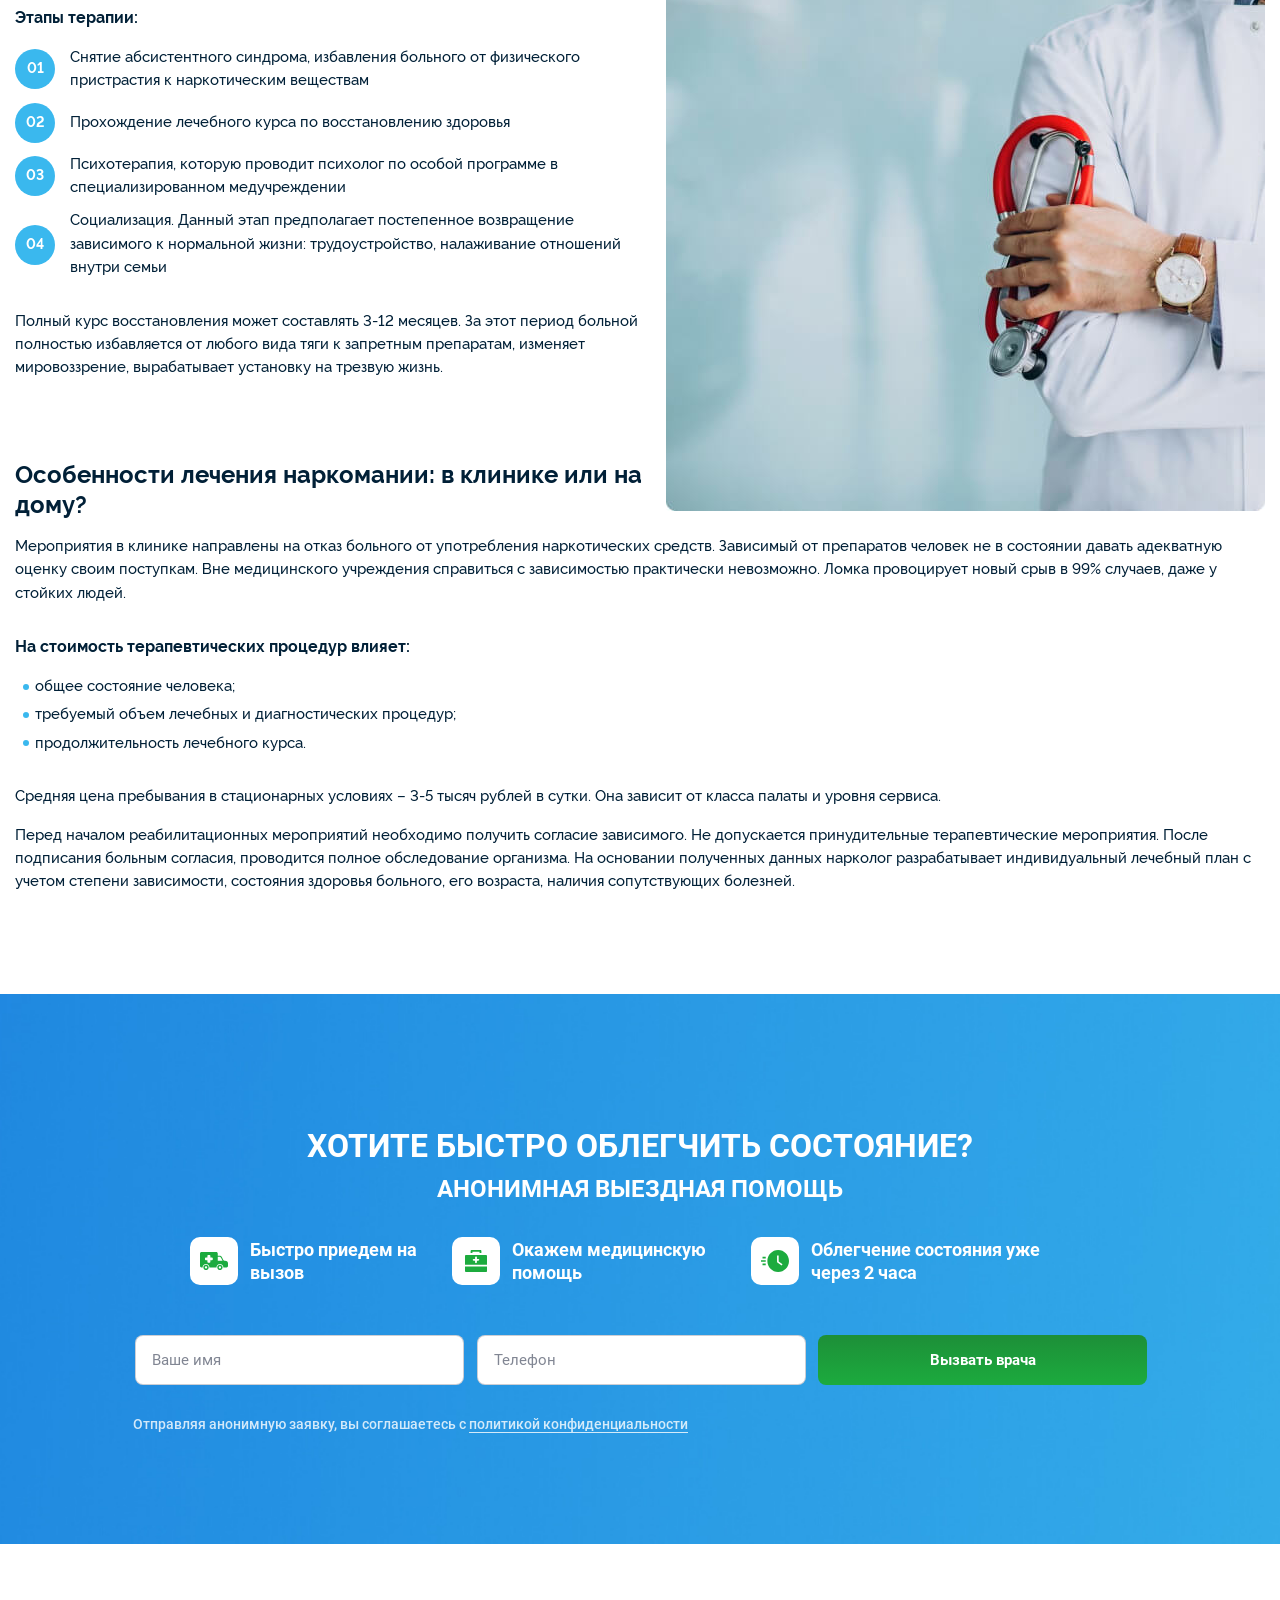
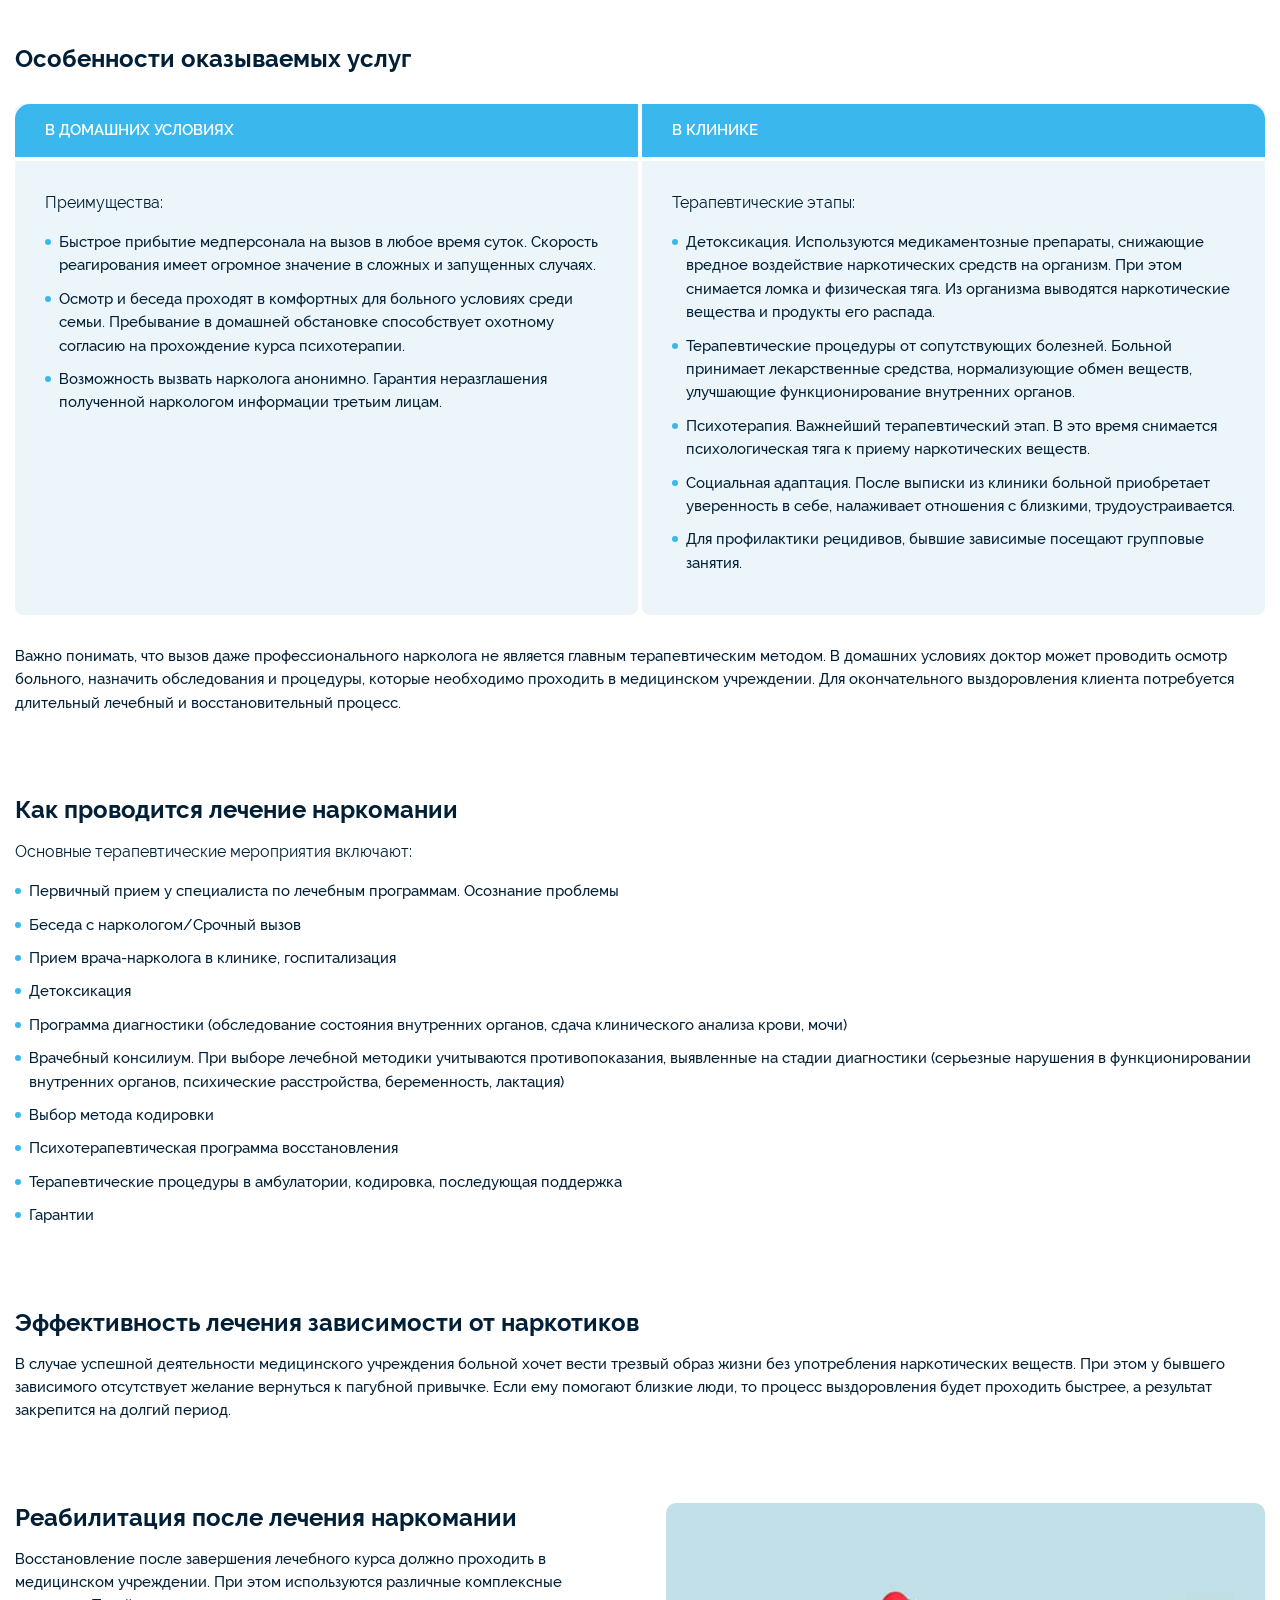
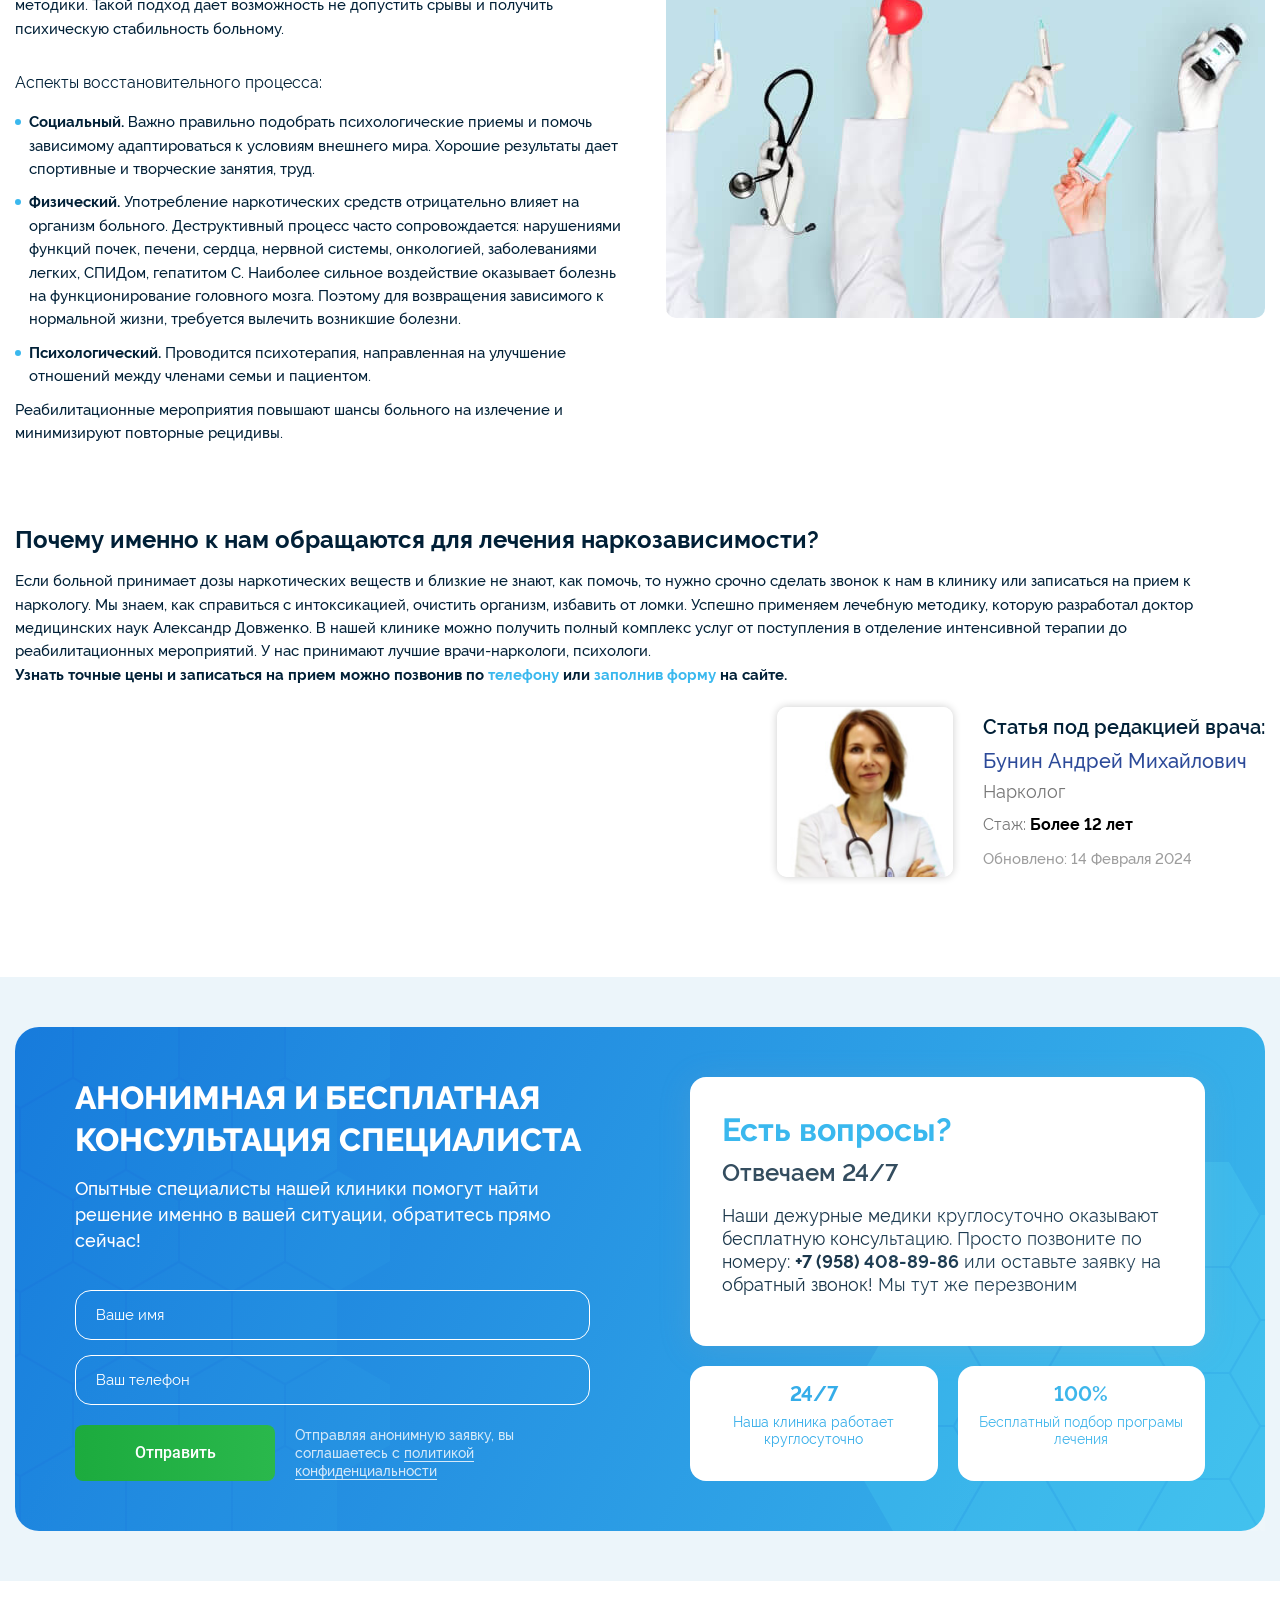
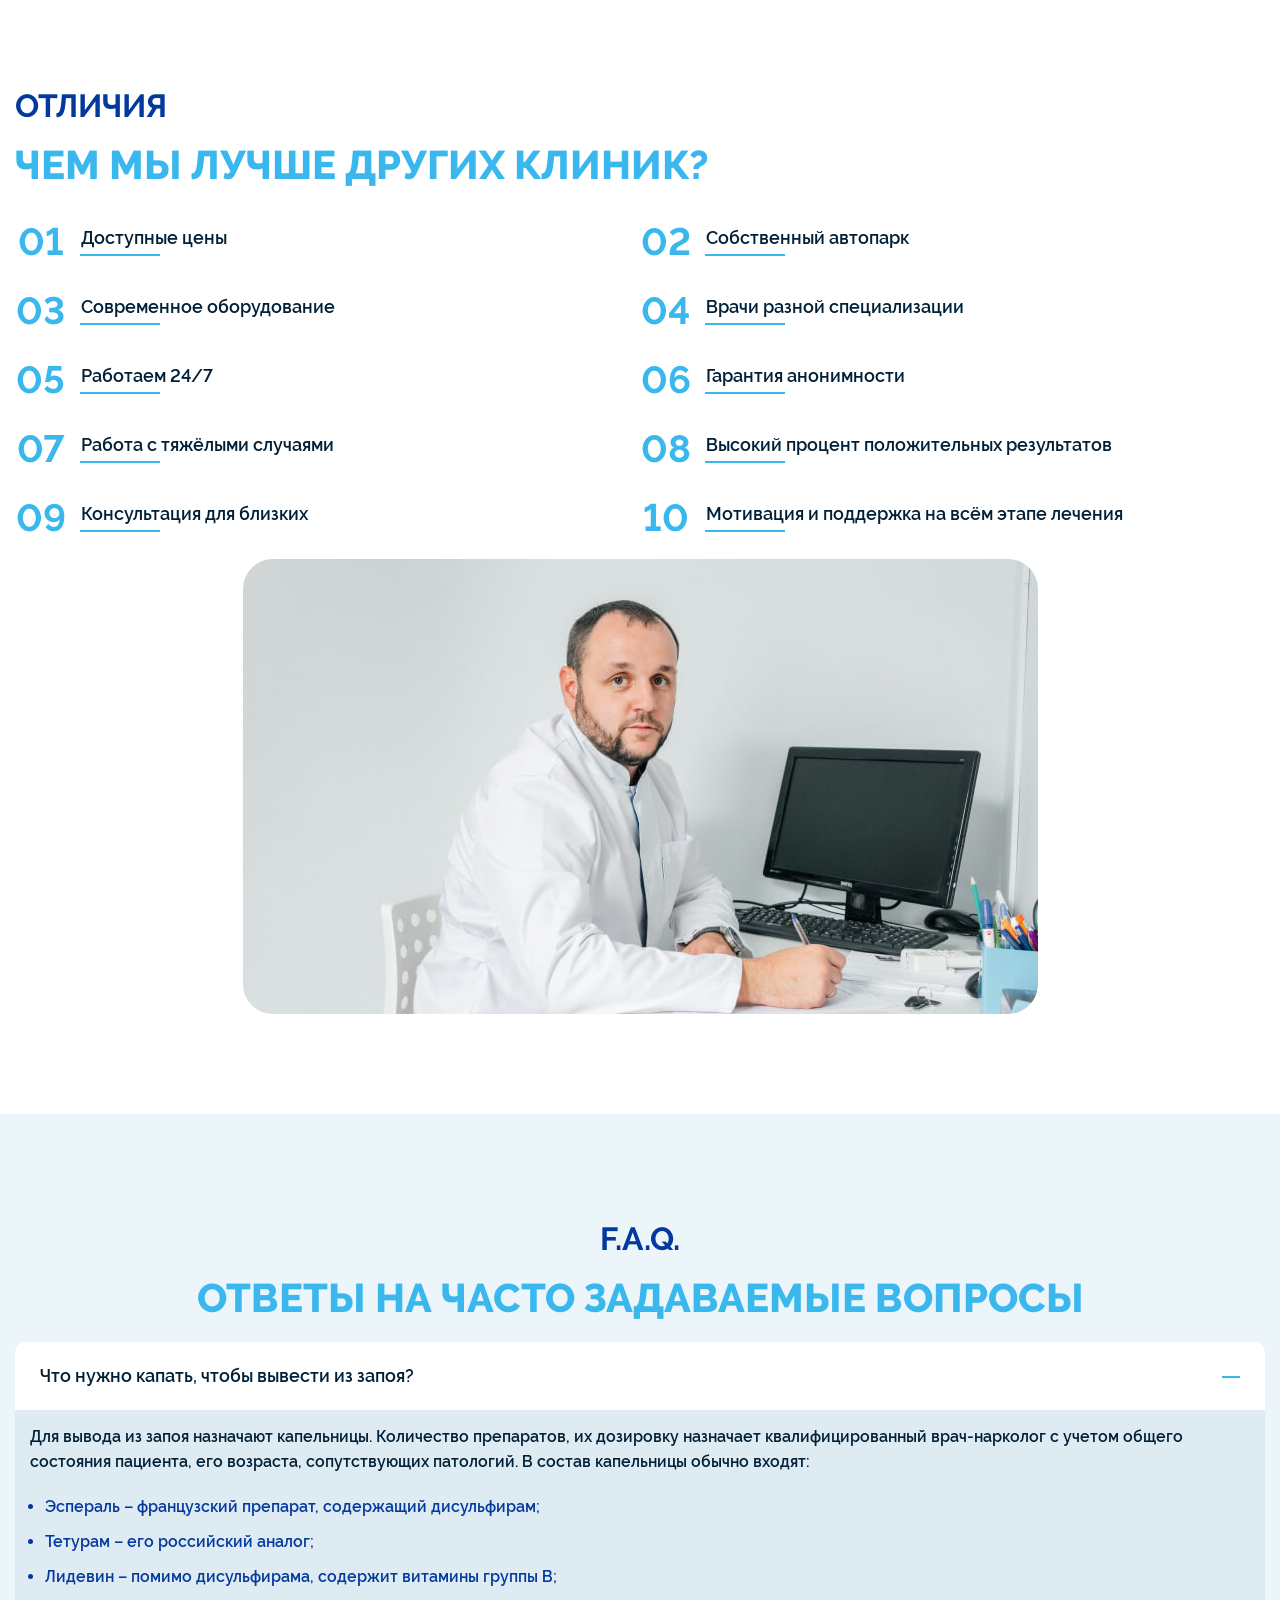
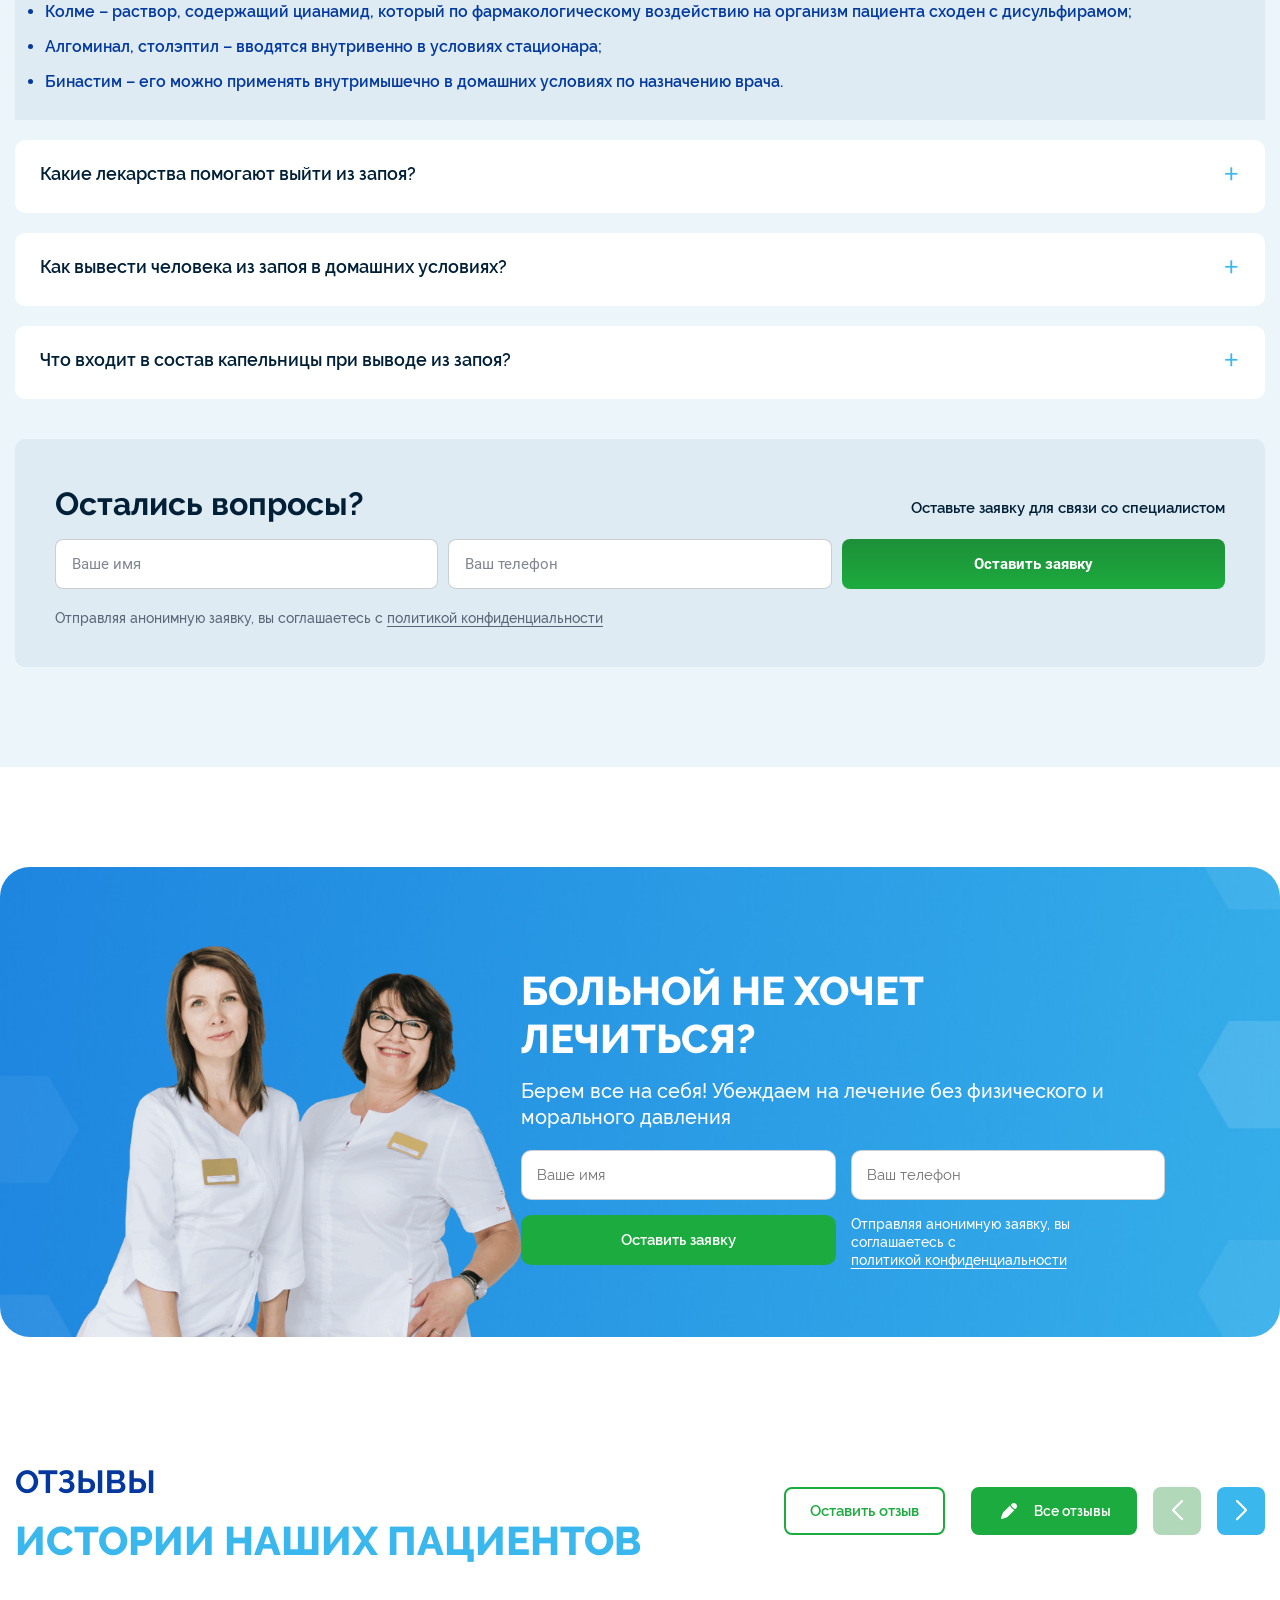
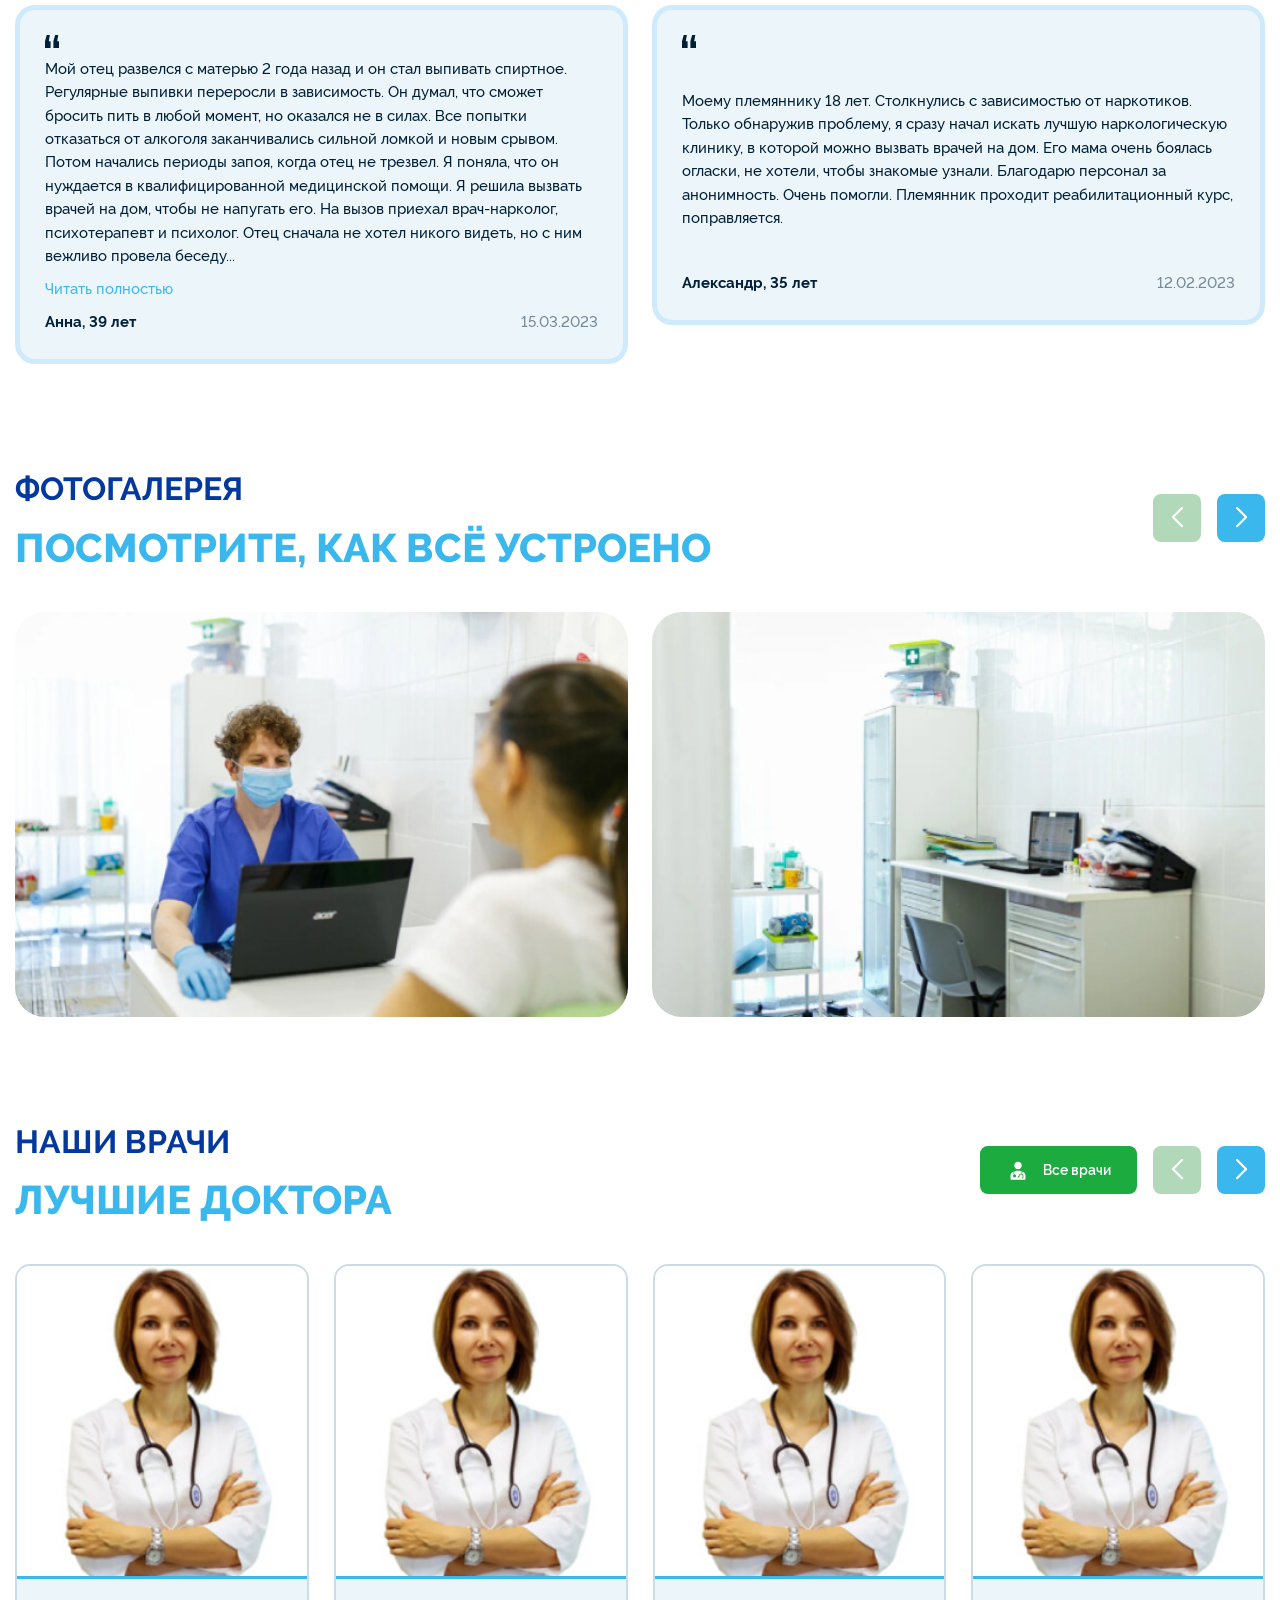
==== commit 69fdfde2: "fix bugs" ====
--- a/index.html
+++ b/index.html
@@ -330,19 +330,17 @@
             <div class="intro-inner">
                 <div class="intro-item">
                     <h1 class="intro-item__title">НАРКОЛОГИЧЕСКАЯ КЛИНИКА В САНКТ-ПЕТЕРБУРГЕ</h1>
-                    <p class="intro-item__descr">Медкомиссии, профосмотры, анализы и выдача медицинских справок в одном
-                        месте. Прием
-                        специалистов.
-                        Делаем тест на COVID-19</p>
+                    <p class="intro-item__descr">Частная анонимная клиника "Кристалл" занимается лечением алкоголизма,
+                        наркомании и психических расстройств. Лечим в клинике или на дому</p>
                     <ul class="intro-item__list">
                         <li class="intro-item__li">
                             <a href="" class="intro-item__link">Срочный вывод из запоя</a>
                         </li>
                         <li class="intro-item__li">
-                            <a href="" class="intro-item__link">Лечение наркомании</a>
+                            <a href="" class="intro-item__link">Кодирование от алкоголизма</a>
                         </li>
                         <li class="intro-item__li">
-                            <a href="" class="intro-item__link">Кодирование от алкоголизма</a>
+                            <a href="" class="intro-item__link">Лечение наркомании</a>
                         </li>
                         <li class="intro-item__li">
                             <a href="" class="intro-item__link">Лечение психических расстройств</a>
@@ -982,7 +980,7 @@
         <section class="form__center element-animation section-margin">
             <div class="container">
                 <form action="/" method="post" class="intro__form form__center-inner">
-                    <div class="form__center-inner--title">Хотите быстро облегчить состояние?</div>
+                    <div class="form__center-inner--title">Хотите быстро облегчить&nbsp;состояние?</div>
                     <div class="form__center-inner--subtitle">Анонимная выездная помощь</div>
                     <div class="intro__form-list">
                         <div class="intro__form-item">
@@ -1191,59 +1189,6 @@
                             методику, которую разработал доктор медицинских наук Александр Довженко. В нашей клинике
                             можно получить полный комплекс услуг от поступления в отделение интенсивной терапии до
                             реабилитационных мероприятий. У нас принимают лучшие врачи-наркологи, психологи.</p>
-                        <ul class="special-list">
-                            <h6>Преимущества обращения в нашу клинику:</h6>
-                            <li>
-                                <picture>
-                                    <source srcset="assets/img/special/1.svg" type="image/svg+xml">
-                                    <img src="assets/img/special/1.png" alt="icon">
-                                </picture>
-                                <p>Лечим зависимость от наркотиков на любой стадии</p>
-                            </li>
-                            <li>
-                                <picture>
-                                    <source srcset="assets/img/special/2.svg" type="image/svg+xml">
-                                    <img src="assets/img/special/2.png" alt="icon">
-                                </picture>
-                                <p>Применяем различные виды лечебно-восстановительных методик</p>
-                            </li>
-                            <li>
-                                <picture>
-                                    <source srcset="assets/img/special/3.svg" type="image/svg+xml">
-                                    <img src="assets/img/special/3.png" alt="icon">
-                                </picture>
-                                <p>Индивидуальный подход. Каждый клиент получает уникальный терапевтический комплекс
-                                </p>
-                            </li>
-                            <li>
-                                <picture>
-                                    <source srcset="assets/img/plus/1.svg" type="image/svg+xml">
-                                    <img src="assets/img/plus/1.png" alt="icon">
-                                </picture>
-                                <p>Профессионализм медицинского персонала</p>
-                            </li>
-                            <li>
-                                <picture>
-                                    <source srcset="assets/img/special/4.svg" type="image/svg+xml">
-                                    <img src="assets/img/special/4.png" alt="icon">
-                                </picture>
-                                <p>Комфортные условия пребывания в учреждении при госпитализации</p>
-                            </li>
-                            <li>
-                                <picture>
-                                    <source srcset="assets/img/special/5.svg" type="image/svg+xml">
-                                    <img src="assets/img/special/5.png" alt="icon">
-                                </picture>
-                                <p>Гарантируем анонимность</p>
-                            </li>
-                            <li>
-                                <picture>
-                                    <source srcset="assets/img/special/6.svg" type="image/svg+xml">
-                                    <img src="assets/img/special/6.png" alt="icon">
-                                </picture>
-                                <p>Четырехразовое питание</p>
-                            </li>
-                        </ul>
                         <p class="special-item__contact">
                             Узнать точные цены и записаться на прием можно позвонив по <a href="#">телефону</a> или
                             <a href="#">заполнив форму</a> на сайте.
@@ -1378,9 +1323,10 @@
                     <h2 class="section-subtitle">ОТВЕТЫ НА ЧАСТО ЗАДАВАЕМЫЕ ВОПРОСЫ</h2>
 
                     <div class="faq-item">
-                        <h3 class="panel-title"> Что нужно капать, чтобы вывести из запоя? <span>+</span></h3>
-
-                        <div class="faq-content panel-body">
+                        <h3 class="panel-title panel-active"> Что нужно капать, чтобы вывести из запоя? <span>+</span>
+                        </h3>
+
+                        <div class="faq-content panel-body active">
                             <p>
                                 Для вывода из запоя назначают капельницы. Количество препаратов, их дозировку
                                 назначает
@@ -1673,7 +1619,7 @@
                             <p class="section-subtitle">Лучшие доктора</p>
                         </div>
                         <div class="swiper__header-btn">
-                            <div class="header__bottom-item header__bottom-item--btns">
+                            <div class="header__bottom-item header__bottom-item--btns header__bottom-item_no-grid">
                                 <a href="#" class="btn__standart header__bottom-item--btn btn-comment">
                                     <picture>
                                         <source srcset="assets/img/icon/doctor.svg" type="image/svg+xml">
@@ -1802,7 +1748,7 @@
                             <h2 class="section-subtitle">Лицензии и сертификаты</h2>
                         </div>
                         <div class="swiper__header-btn">
-                            <div class="header__bottom-item header__bottom-item--btns">
+                            <div class="header__bottom-item header__bottom-item--btns header__bottom-item_no-grid">
                                 <a href="#" class="btn__standart header__bottom-item--btn btn-comment">
                                     <picture>
                                         <source srcset="assets/img/icon/doc.svg" type="image/svg+xml">
@@ -1936,28 +1882,32 @@
             <div class="container">
                 <div class="footer-inner">
                     <div class="footer-contacts">
-                        <a href="index.html" class="logo">
+                        <a href="/" class="logo">
                             <picture>
                                 <source class="logo-img" srcset="assets/img/logo.svg" type="image/svg+xml">
                                 <img class="logo-img" src="assets/img/logo.png" alt="Кристалл медицинский центр">
                             </picture>
-
                         </a>
-                        <div class="footer-address footer-address-media">Адрес</div>
-                        <p class="footer-text-address footer-address-media">г. Санкт-Петербург, ул. Седова 37</p>
-                        <a class="footer-link" href="tel:+7(958)408-89-86">
-                            +7 (958) 408-89-86 </a>
-                        <p class="footer-text footer-text-margin16">Регистратура</p>
-
+                        <div class="footer__wrapper-link footer-address-media">
+                            <div class="footer-address">Адрес</div>
+                            <p class="footer-text-address">г. Санкт-Петербург, ул. Седова 37</p>
+                        </div>
+                        <div class="footer__wrapper-link">
+                            <a class="footer-link" href="tel:+7(958)408-89-86">
+                                +7 (958) 408-89-86 </a>
+                            <p class="footer-text">Регистратура</p>
+                        </div>
+                        <div class="footer__wrapper-link">
+                            <a class="footer-link" href="tel:+7(958)408-89-86">
+                                +7 (958) 408-89-86 </a>
+                            <p class="footer-text">Выездная наркология 24/7</p>
+                        </div>
                         <button
                             class="footer__button button footer-address-media js__popup-link gradient_btn btn__standart btn--white"
                             data-modal="#popup">Перезвоните
                             мне</button>
                         <form class="footer__label footer-address-media" id="wrapper-form2">
                             <input class="footer__input input" placeholder="Поиск по сайту" type="text" id="top">
-
-
-
                             <button class="footer-shearch-button" type="submit">
                                 <svg width="24" height="24" viewBox="0 0 24 24" fill="none"
                                     xmlns="http://www.w3.org/2000/svg">
@@ -1969,8 +1919,10 @@
                             <input name="f_trafficSource" type="hidden" value="organic"><input name="f_istochnik"
                                 type="hidden" value="yandex">
                         </form>
-                        <div class="footer-address">Адрес</div>
-                        <p class="footer-text-address">г. Санкт-Петербург, ул. Седова 37</p>
+                        <div class="footer__wrapper-link">
+                            <div class="footer-address">Адрес</div>
+                            <p class="footer-text-address">г. Санкт-Петербург, ул. Седова 37</p>
+                        </div>
                     </div>
                     <nav class="footer-nav">
                         <ul class="footer__list">
@@ -2187,6 +2139,34 @@
                         </div>
                     </div>
                 </div>
+                <div class="footer__bottom">
+                    <div class="footer__cookies">
+                        <p class="footer__cookies-text">
+                            Оставаясь на нашем сайте вы соглашаетесь на использование cookies.
+                        </p>
+                    </div>
+                    <div class="footer__information">
+                        <div class="footer__copyright">
+                            <p class="footer__information-text">
+                                Сайт носит исключительно информационный характер и не является публичной офертой.
+                                Консультационные услуги, оказываемые по телефону, мессенджерам и в соцсетях носят
+                                исключительно информационный характер и не являются медицинскими услугами.
+                            </p>
+                            <p class="footer__information-text">
+                                Медицинская помощь оказывается в домашних условиях по адресу и месту нахождения пациента
+                                и месту вызова врача
+                            </p>
+                        </div>
+                        <div class="footer__requisites">
+                            <p class="footer__information-text">
+                                Медицинская лицензия: Л041-01148-78/00347913; <br>
+                                ИНН: 7811740190 <br>
+                                Адрес: 192148, Россия, г. Санкт-Петербург, улица Седова, дом 37, литер А, помещение
+                                20-Н, 21-Н, офис 17
+                            </p>
+                        </div>
+                    </div>
+                </div>
             </div>
         </div>
     </footer>
--- a/assets/css/style.css
+++ b/assets/css/style.css
@@ -305,14 +305,12 @@
 }
 
 .breadcrumbs {
-    padding-left: 5px;
     display: -webkit-box;
     display: -ms-flexbox;
     display: flex;
     font-weight: 400;
     gap: 8px;
-    margin-bottom: 50px;
-    padding-top: 20px;
+    padding: 15px 0;
 }
 
 .breadcrumbs li {
@@ -418,11 +416,11 @@
     .breadcrumbs {
         -ms-flex-wrap: wrap;
         flex-wrap: wrap;
-        margin-bottom: 25px;
     }
 
     .breadcrumbs li {
-        font-size: 12px;
+        font-size: 14px;
+        line-height: 140%;
     }
 }
 
@@ -757,7 +755,7 @@
 
 .header__bottom-item-p-title {
     font-size: 18px;
-    font-weight: 700;
+    font-weight: 800;
     line-height: 130%;
     text-align: initial;
 }
@@ -901,10 +899,6 @@
     opacity: 0.7;
 }
 
-.icon-soc {
-    margin-left: 10px;
-}
-
 .header .header__bottom-content__icon a:nth-of-type(3) {
     display: none;
 }
@@ -1105,17 +1099,29 @@
 
 @media (max-width: 950px) {
     .header__bottom-item--btns_mobile {
-        display: flex;
-        justify-content: initial;
+        display: grid;
+        grid-template-columns: repeat(2, 1fr);
+        gap: 10px;
     }
 
     .header__bottom-item--btns_mobile .header__bottom-item--btn {
         padding: 10px 15px;
         gap: 6px;
+        margin: 0;
+    }
+
+    .header__bottom-item--btns_mobile .header__bottom-item--btn:last-child {
+        order: 1;
+    }
+
+    .header__bottom-item--btns_mobile .header__bottom-item--btn:first-child {
+        order: 2;
     }
 
     .header__bottom-item--btns_mobile .header__bottom-item--btn .header__bottom-item-p {
+        font-weight: 700;
         font-size: 12px;
+        line-height: 14px;
     }
 
     .header__bottom-item--btn picture {
@@ -1423,15 +1429,6 @@
     .header__bottom-content__icon a picture {
         text-align: center;
     }
-
-    .icon-soc {
-        margin-top: 15px;
-        margin-left: 15px;
-    }
-
-    .header__bottom-content__icon a:first-of-type picture .icon-soc {
-        margin-left: 0;
-    }
 }
 
 @media (max-width: 371px) {
@@ -1754,17 +1751,15 @@
         max-width: 295px;
     }
 
-    .intro__form--title {
-        font-size: 18px;
-    }
-
     .intro .swiper-slide p {
         margin-bottom: 30px;
     }
 
     .intro__form--title {
-        margin-bottom: 18px;
-        max-width: 250px;
+        font-weight: 700;
+        font-size: 20px;
+        line-height: 24px;
+        margin-bottom: 20px;
     }
 
     .intro__form input {
@@ -1780,9 +1775,14 @@
     }
 
     .intro__form {
+        border-radius: 10px;
         max-height: 350px;
         margin-bottom: 20px;
         margin-top: 20px;
+    }
+
+    .intro__form .user-input-wrp input {
+        margin-bottom: 10px;
     }
 }
 
@@ -1928,6 +1928,11 @@
     .intro-item__link {
         font-size: 14px;
     }
+
+    .intro-item__btn {
+        width: 100%;
+        max-width: initial;
+    }
 }
 
 @media (max-width: 575px) {
@@ -2050,39 +2055,39 @@
 
 @media (max-width: 700px) {
     .works-inner {
-        display: flex;
-        -webkit-box-pack: justify;
-        -ms-flex-pack: justify;
-        justify-content: space-between;
-        -webkit-box-orient: horizontal;
-        -webkit-box-direction: normal;
-        -ms-flex-direction: row;
-        flex-direction: row;
-        -ms-flex-wrap: nowrap;
-        flex-wrap: nowrap;
-        overflow-y: scroll;
-        height: 100%;
-    }
-
-    .works-inner::-webkit-scrollbar {
-        width: 0;
-        height: 0;
+        display: grid;
+        grid-template-columns: repeat(2, 1fr);
+        gap: 10px;
     }
 
     .works-text {
-        font-size: 14px;
-        padding: 5px 10px;
+        font-size: 12px;
+        line-height: 15px;
+        word-break: break-all;
     }
 
     .works-item {
-        max-width: 450px;
-        min-width: 237px;
-        min-height: 160px;
+        min-height: 200px;
     }
 
     .works-item .works-item__preview {
         width: 100%;
         height: 100%;
+    }
+
+    .works-item__wpapper {
+        padding: 10px;
+    }
+
+    .works-item__icon-wrapper {
+        flex: 0 0 20px;
+        width: 20px;
+        height: 20px;
+    }
+
+    .works-item__icon {
+        width: 4px;
+        height: 8px;
     }
 }
 
@@ -2677,6 +2682,7 @@
 
 .intro__form-btn {
     width: 100%;
+    min-height: 50px;
 }
 
 .intro__form-list {
@@ -2719,10 +2725,30 @@
 
     .form__center-inner--title {
         font-size: 20px;
+        line-height: 26px;
+    }
+
+    .form__center .form__center-inner {
+        padding: 0;
     }
 
     .form__center-inner--subtitle {
-        font-size: 14px;
+        font-weight: 400;
+        font-size: 16px;
+        line-height: 21px;
+        margin-bottom: 20px;
+    }
+
+    .form__center .form__center-inner input {
+        margin-bottom: 0;
+    }
+
+    .form__center-item {
+        margin-bottom: 10px;
+    }
+
+    .form__center .form__center-inner .btn__standart {
+        margin-top: 5px;
     }
 
     .intro__form-list {
@@ -3717,6 +3743,10 @@
     border-radius: 10px;
 }
 
+.faq-item:last-child {
+    margin-bottom: 0;
+}
+
 .faq-item .panel-title {
     display: -webkit-box;
     display: -ms-flexbox;
@@ -3795,6 +3825,7 @@
 @media (max-width: 900px) {
     .faq {
         margin-bottom: 0;
+        padding: 50px 0;
     }
 
     .panel-title {
@@ -3883,7 +3914,7 @@
 
 .form__bottom__item {
     min-width: 100%;
-    width: 1261px;
+    max-width: 1261px;
 }
 
 .form__bottom .form-personal>p {
@@ -3892,9 +3923,10 @@
 
 .intro__form .form__bottom__item input,
 .form__bottom__item .gradient_btn {
-    max-width: 410px;
     height: 50px;
-    margin-bottom: 20px;
+    margin: 0;
+    width: 100%;
+    max-width: initial;
 }
 
 .form__bottom__item .user-input-wrp .floating-label {
@@ -3914,9 +3946,23 @@
     font-weight: bold;
 }
 
-@media (max-width: 1100px) {
+@media (max-width: 800px) {
     .form__bottom {
-        display: none;
+        padding: 20px 15px;
+    }
+
+    .form__bottom-flex {
+        display: block;
+        text-align: initial;
+        margin-bottom: 20px;
+    }
+
+    .form__bottom__item {
+        margin-top: 0;
+    }
+
+    .form__bottom-flex .section-title {
+        margin-bottom: 6px;
     }
 }
 
@@ -4010,8 +4056,8 @@
 
 .last__form-item__intro input,
 .last__form-item__intro button {
-    height: 50px;ht
-    border-radius: 8px;
+    height: 50px;
+    ht border-radius: 8px;
     padding: 12px 15px;
     margin-top: 0;
 }
@@ -4286,6 +4332,10 @@
         grid-template-columns: repeat(2, 1fr);
     }
 
+    .swiper__header-btn .header__bottom-item--btns.header__bottom-item_no-grid {
+        display: block;
+    }
+
     .swiper-my__wrapper {
         display: -webkit-box;
         display: -ms-flexbox;
@@ -4301,8 +4351,13 @@
     }
 
     .comment-item>p {
-        max-height: 350px;
+        max-height: 190px;
+        overflow: hidden;
         line-height: 1.38;
+    }
+
+    .comment .swiper-comments .swiper__header-btn {
+        margin-top: 0;
     }
 
     .swiper-my__wrapper .comment-item {
@@ -4331,7 +4386,7 @@
     }
 
     .swiper__header .swiper__header-btn {
-        margin-top: 25px;
+        width: 100%;
     }
 
     .swiper__header-btn .header__bottom-item .btn-comment {
@@ -4381,6 +4436,7 @@
 /* gallery */
 .gallery-item {
     border-radius: 30px;
+    overflow: hidden;
 }
 
 .gallery-item img {
@@ -4389,11 +4445,14 @@
     height: 100%;
     -o-object-fit: cover;
     object-fit: cover;
-    min-width: 320px;
 }
 
 /* gallery MEDIA */
 @media (max-width: 850px) {
+    .gallery-item {
+        border-radius: 10px;
+    }
+
     .gallery-item img {
         width: 100%;
         margin: 0 auto;
@@ -4502,8 +4561,8 @@
 
 @media (max-width: 560px) {
     .doctor .swiper__header-btn .header__bottom-item--btns>.header__bottom-item--btn {
-        min-width: 320px;
-        max-width: 320px;
+        min-width: initial;
+        max-width: initial;
     }
 
     .doctor-card {
@@ -4552,8 +4611,6 @@
 @media (max-width: 850px) {
     .swiper-certificate .swiper__header-btn .header__bottom-item--btns>.header__bottom-item--btn {
         width: 100%;
-        min-width: 300px;
-        max-width: 320px;
     }
 
     .certificate__img img {
@@ -4777,9 +4834,9 @@
     }
 }
 
-.footer-content {
-    padding: 0.4rem 0px 0.32rem;
-    background: #ECF5FA;
+.footer {
+    padding: 50px 0;
+    background-color: #ECF5FA;
 }
 
 .footer-shearch-button {
@@ -4789,47 +4846,64 @@
     transform: translate(0%, -50%);
     right: 0.16rem;
     background-color: #fff;
+    display: flex;
+    align-items: center;
+    justify-content: center;
+}
+
+.footer__cookies {
+    padding: 10px 15px;
+    border-radius: 10px;
+    background-color: #0120371A;
+    margin-bottom: 40px;
+}
+
+.footer__cookies-text {
+    font-size: 16px;
+    line-height: 23px;
+    text-align: center;
+    color: #01203780;
+}
+
+.footer__information {
+    display: grid;
+    grid-template-columns: repeat(2, 1fr);
+    gap: 30px;
+}
+
+.footer__information-text {
+    font-size: 14px;
+    line-height: 20px;
+    color: #01203766;
+    margin-bottom: 10px;
+}
+
+.footer__information-text:last-child {
+    margin-bottom: 0;
 }
 
 .footer-inner {
     display: -webkit-box;
     display: -ms-flexbox;
     display: flex;
-    -webkit-box-align: center;
-    -ms-flex-align: center;
-    align-items: center;
     -webkit-box-pack: justify;
     -ms-flex-pack: justify;
     justify-content: space-between;
-}
-
-.footer-contacts {
-    height: 100%;
-    width: 2.83rem;
-    margin-right: 1.66rem;
-    display: -webkit-box;
-    display: -ms-flexbox;
-    display: flex;
-    -webkit-box-pack: justify;
-    -ms-flex-pack: justify;
-    justify-content: space-between;
-    -webkit-box-orient: vertical;
-    -webkit-box-direction: normal;
-    -ms-flex-direction: column;
-    flex-direction: column;
+    gap: 20px;
+    margin-bottom: 40px;
 }
 
 .footer-contacts .logo {
-    margin-bottom: 75px;
+    margin-bottom: 50px;
 }
 
 .footer-link {
     font-family: "Montserrat", sans-serif;
-    font-weight: 800;
+    font-weight: 700;
     font-size: 18px;
-    line-height: 0.32rem;
+    line-height: 24px;
     color: #2B4999;
-    margin-bottom: 0.04rem;
+    margin-bottom: 6px;
     display: inline-block;
 }
 
@@ -4838,15 +4912,22 @@
 }
 
 .footer-text {
-    font-family: "Roboto", sans-serif;
     font-weight: 400;
-    font-size: 0.16rem;
-    line-height: 0.26rem;
+    font-size: 16px;
+    line-height: 21px;
     color: #040E28;
 }
 
 .footer-text-margin16 {
     margin-bottom: 0.16rem;
+}
+
+.footer__wrapper-link {
+    margin-bottom: 25px;
+}
+
+.footer__wrapper-link:last-child {
+    margin-bottom: 0;
 }
 
 .ya-site-form__wrap tr,
@@ -4862,29 +4943,26 @@
 .footer-address {
     font-family: "Roboto", sans-serif;
     font-weight: 700;
-    font-size: 0.18rem;
-    line-height: 0.26rem;
+    font-size: 18px;
+    line-height: 24px;
     color: #040E28;
-    margin-bottom: 0.04rem;
+    margin-bottom: 6px;
     position: relative;
-    padding-left: 0.3rem;
+    padding-left: 24px;
 }
 
 .sposobi-oplati {
-    display: -webkit-box;
-    display: -ms-flexbox;
-    display: flex;
-    gap: 5px;
+    display: flex;
+    gap: 15px;
 }
 
 .footer-address:before {
     content: "";
     position: absolute;
-    top: 0px;
+    top: 4px;
     left: 0px;
-    width: 0.26rem;
-    height: 0.26rem;
-    background: url("../img/icon/map3.png") no-repeat;
+    width: 13px;
+    height: 15px;
     background: url("../img/icon/map3.svg") no-repeat;
     background-size: 100% 100%;
     z-index: 10;
@@ -4896,7 +4974,6 @@
     font-size: 0.18rem;
     line-height: 0.26rem;
     color: #040E28;
-    margin-bottom: 0.4rem;
 }
 
 .footer-nav {
@@ -4905,7 +4982,7 @@
     grid-column-gap: 1rem;
     grid-row-gap: 0.2rem;
     width: 9.87rem;
-    margin-right: 0.63rem;
+    gap: 20px;
 }
 
 .footer__list-title {
@@ -4943,23 +5020,10 @@
     flex: 0 0 auto;
 }
 
-.footer-shearch .footer-items {
-    margin-left: 5px;
-}
-
-.footer-shearch .footer-items a picture .footer-item-icon,
-.footer-address-media a picture .icon-soc {
-    max-width: 16px;
-    margin-left: 0;
-}
-
-.footer-items {
-    padding: 20px 0;
-}
-
 .footer__button {
     width: 100%;
-    margin-bottom: 0.24rem;
+    margin-top: 0;
+    margin-bottom: 15px;
 }
 
 .footer__label {
@@ -5004,21 +5068,18 @@
 }
 
 .footer-items {
-    display: -webkit-box;
-    display: -ms-flexbox;
-    display: flex;
-    -webkit-box-align: center;
-    -ms-flex-align: center;
-    align-items: center;
+    display: inline-flex;
+    flex-wrap: wrap;
+    gap: 16px 25px;
+    padding: 15px 20px;
+    background-color: #fff;
+    border-radius: 10px;
+    margin-bottom: 55px;
 }
 
 .footer-item {
     -webkit-transition: all 0.4s ease;
     transition: all 0.4s ease;
-}
-
-.footer-item:not(:last-child) {
-    margin-right: 0.24rem;
 }
 
 .footer-item:hover {
@@ -5057,14 +5118,24 @@
 }
 
 .sposobi-block img {
-    margin: 0 auto;
+    margin: 0 auto 10px;
     max-width: 27px;
 }
 
+.sposobi-block span {
+    display: block;
+    font-size: 16px;
+    line-height: 21px;
+    text-align: center;
+    color: #012037E5;
+}
+
 .footer-title-socials {
+    font-weight: 600;
     font-size: 20px;
-    font-weight: 600;
-    color: rgb(43, 73, 153);
+    line-height: 26px;
+    color: #2B4999;
+    margin-bottom: 15px;
 }
 
 @media (max-width: 1600px) {
@@ -5177,6 +5248,10 @@
 
     .footer-contacts .logo {
         margin-bottom: 40px;
+    }
+
+    .footer__information {
+        grid-template-columns: initial;
     }
 }
 
@@ -6166,6 +6241,7 @@
 }
 
 .into-inner form>span>a {
+    font-weight: 700;
     color: #1CAB3E;
 }
 
@@ -6270,10 +6346,6 @@
         margin-left: 0;
     }
 
-    .into-inner h1 {
-        padding-top: 15px;
-    }
-
     .into-inner form>span {
         margin-bottom: 0;
     }
@@ -6300,7 +6372,7 @@
 
 @media (max-width: 500px) {
     .into-inner>div>div>img {
-        margin-bottom: -30px;
+        display: none;
     }
 }
 
@@ -6807,6 +6879,10 @@
     display: block;
 }
 
+.extra__list_background {
+    background-color: #3AB8EE26;
+}
+
 .extra__item {
     display: flex;
     align-items: center;
@@ -6927,6 +7003,7 @@
     .installment__btn {
         min-width: initial;
         padding: 0 20px;
+        width: 100%;
     }
 
     /* forms-block */
